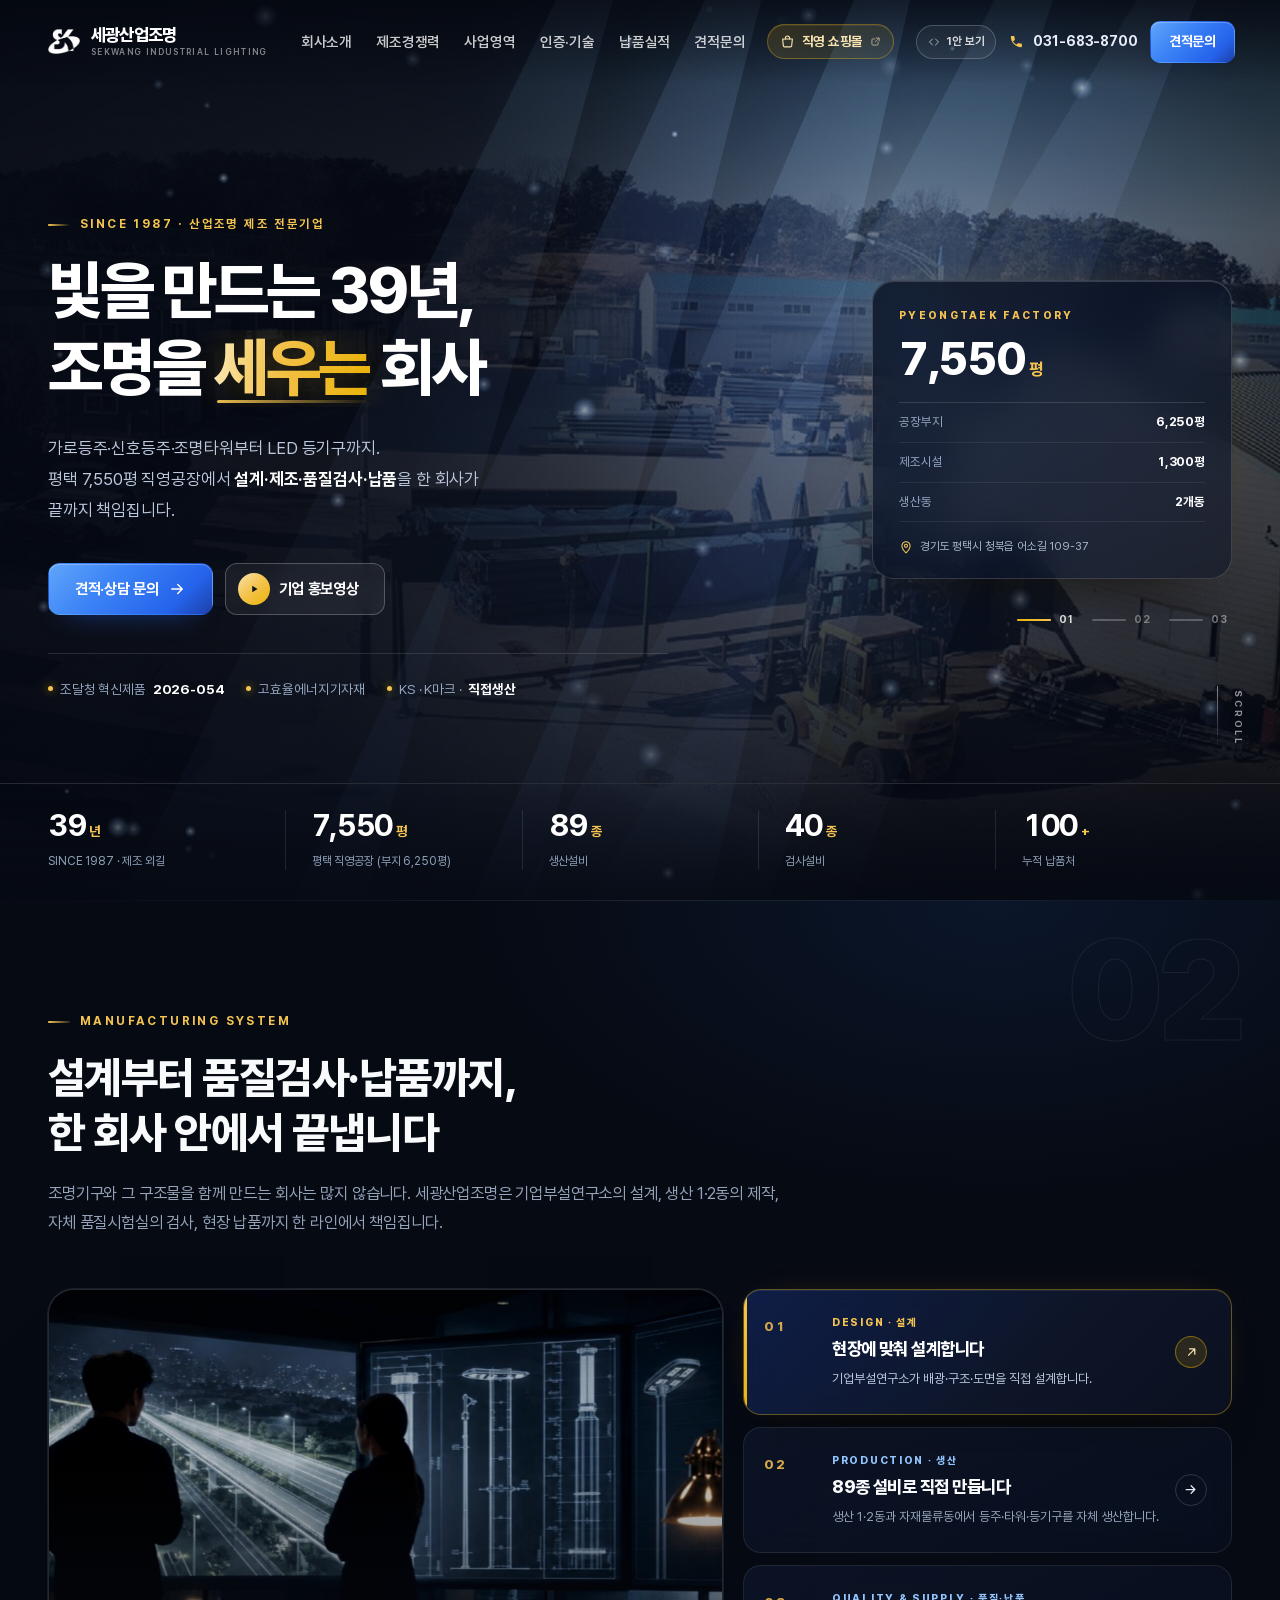
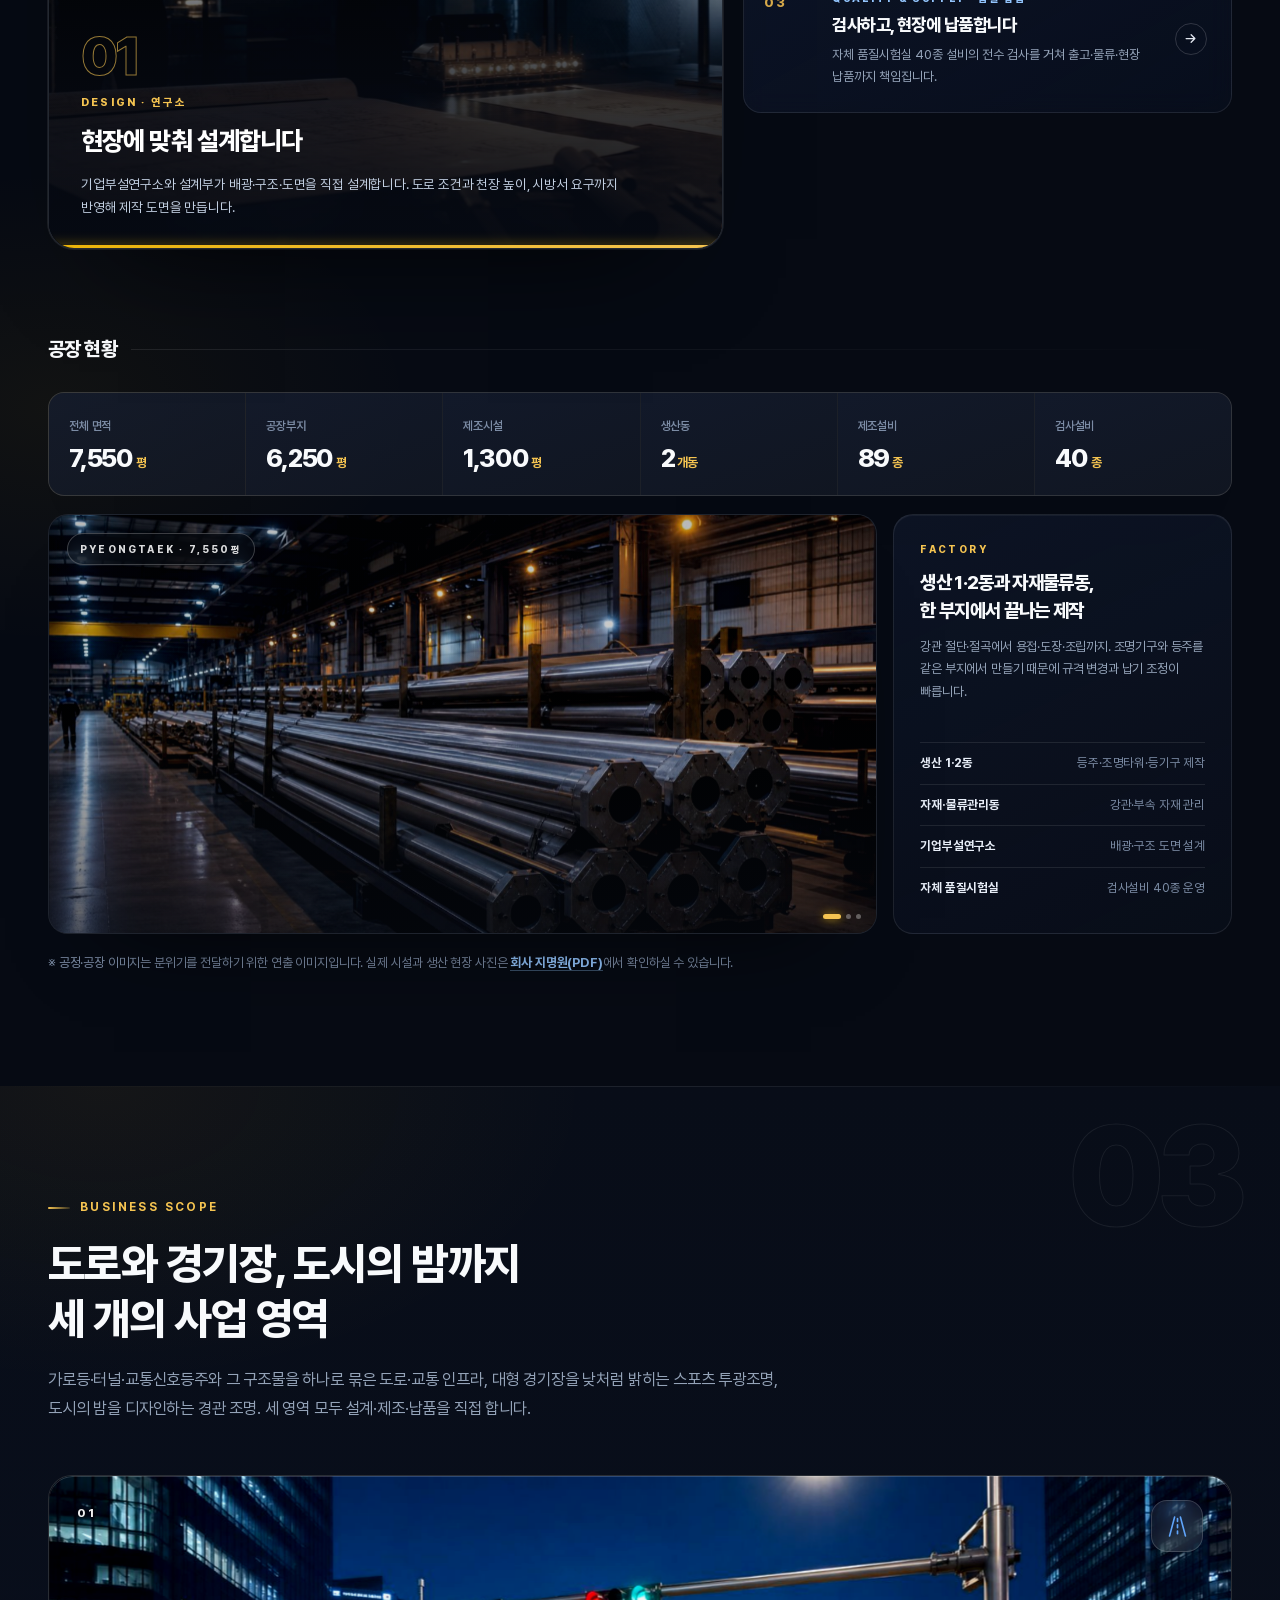
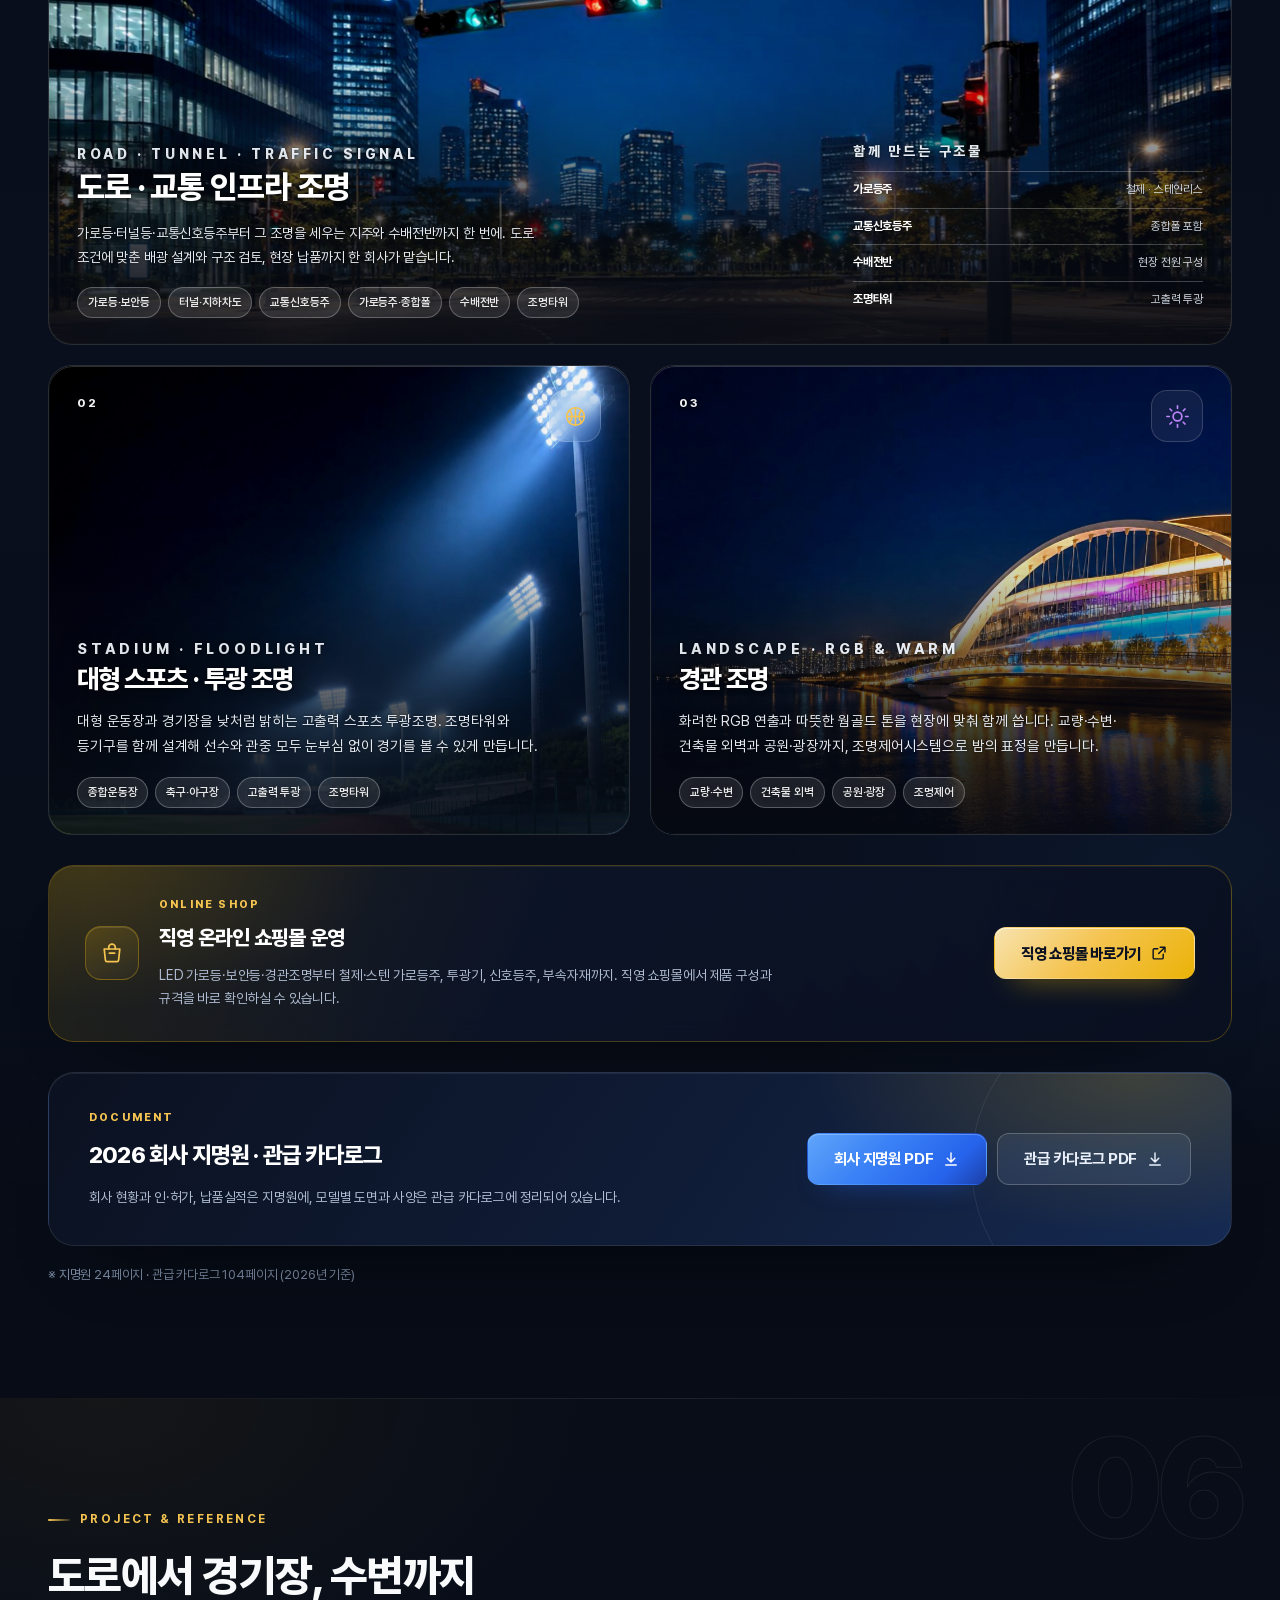
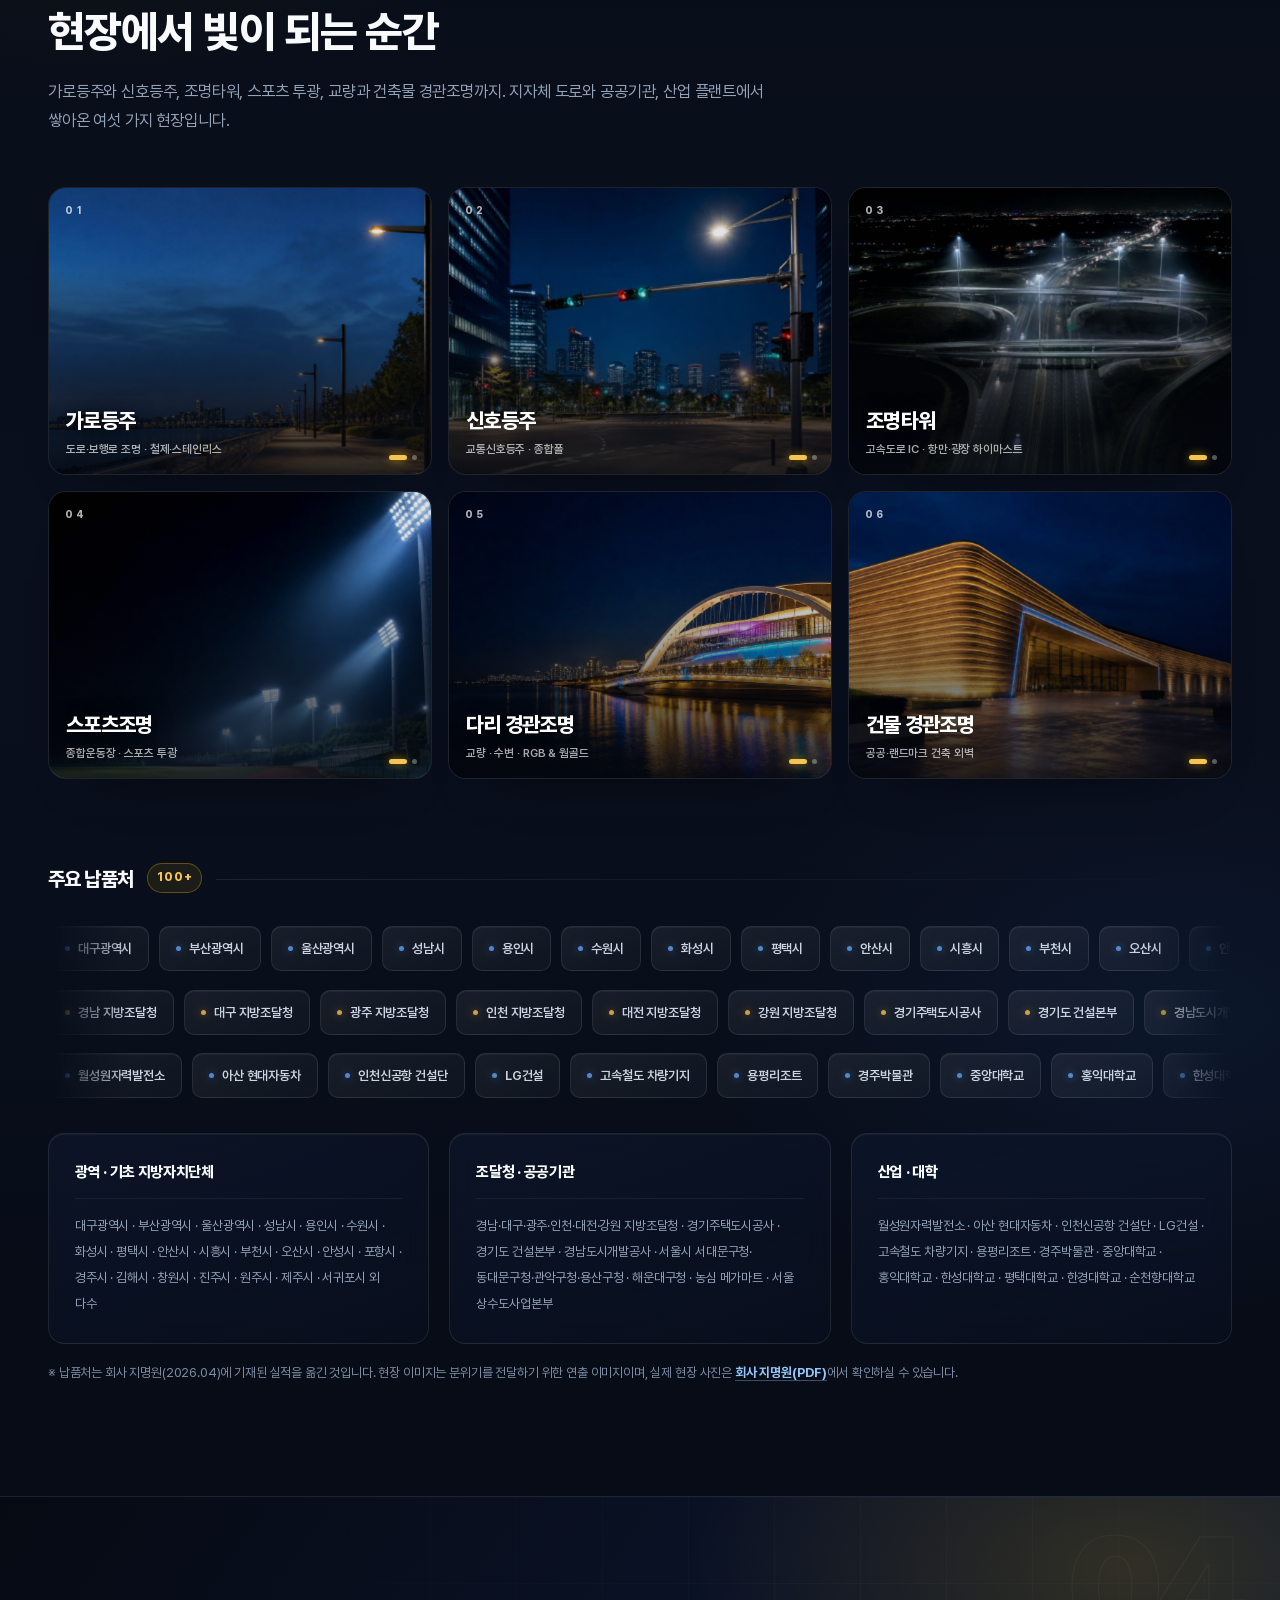
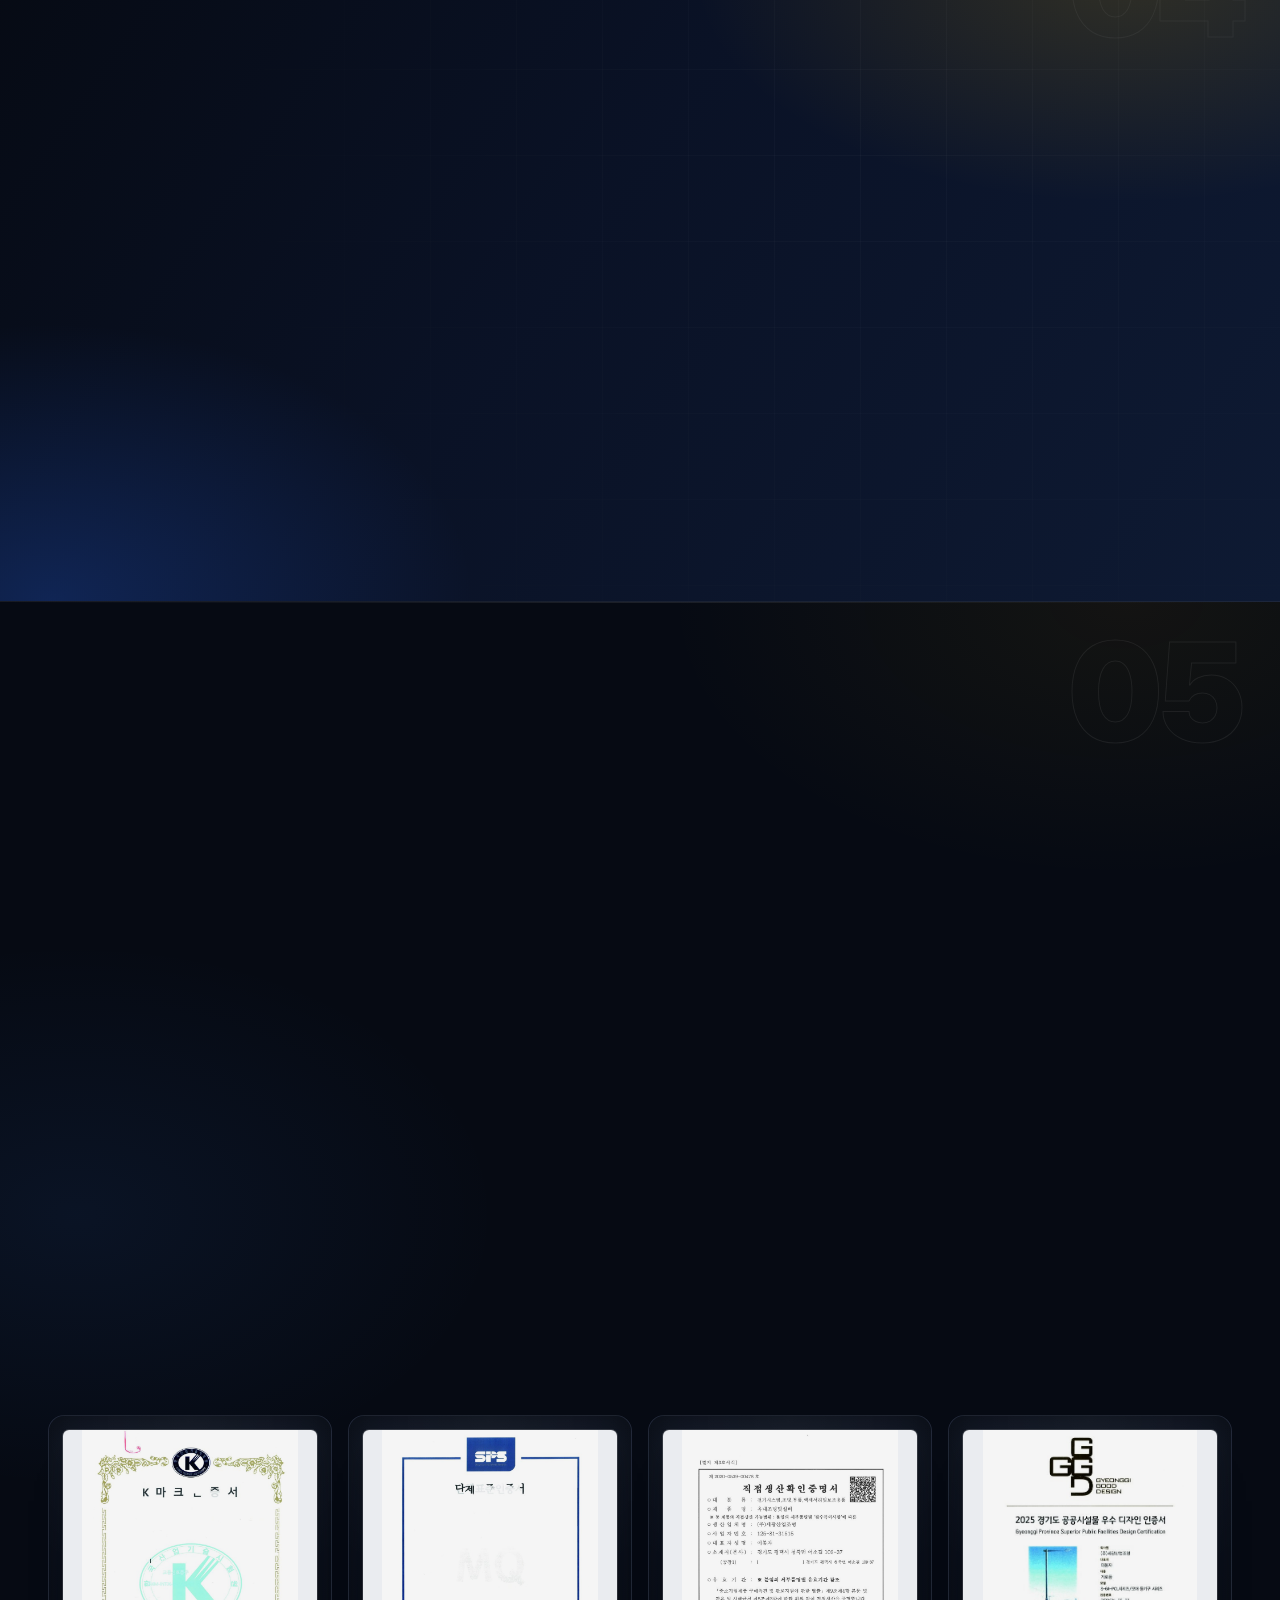
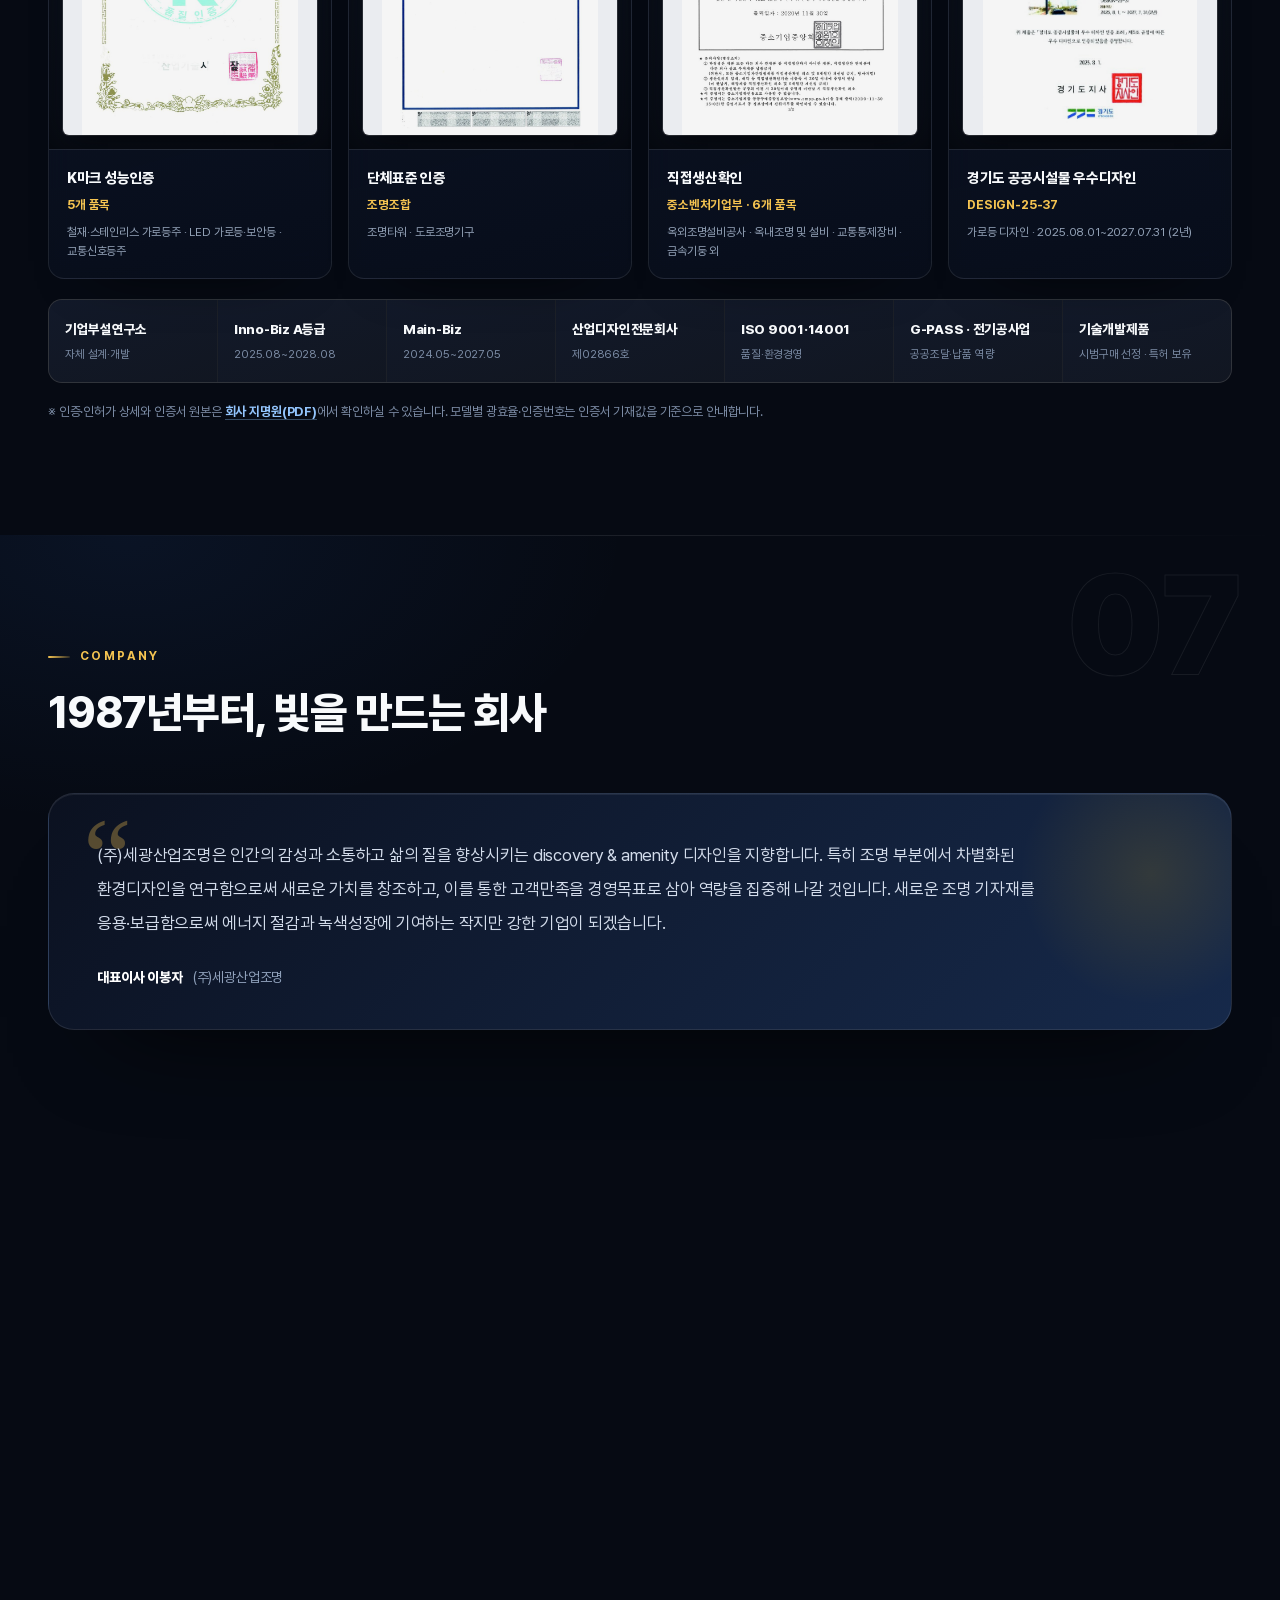
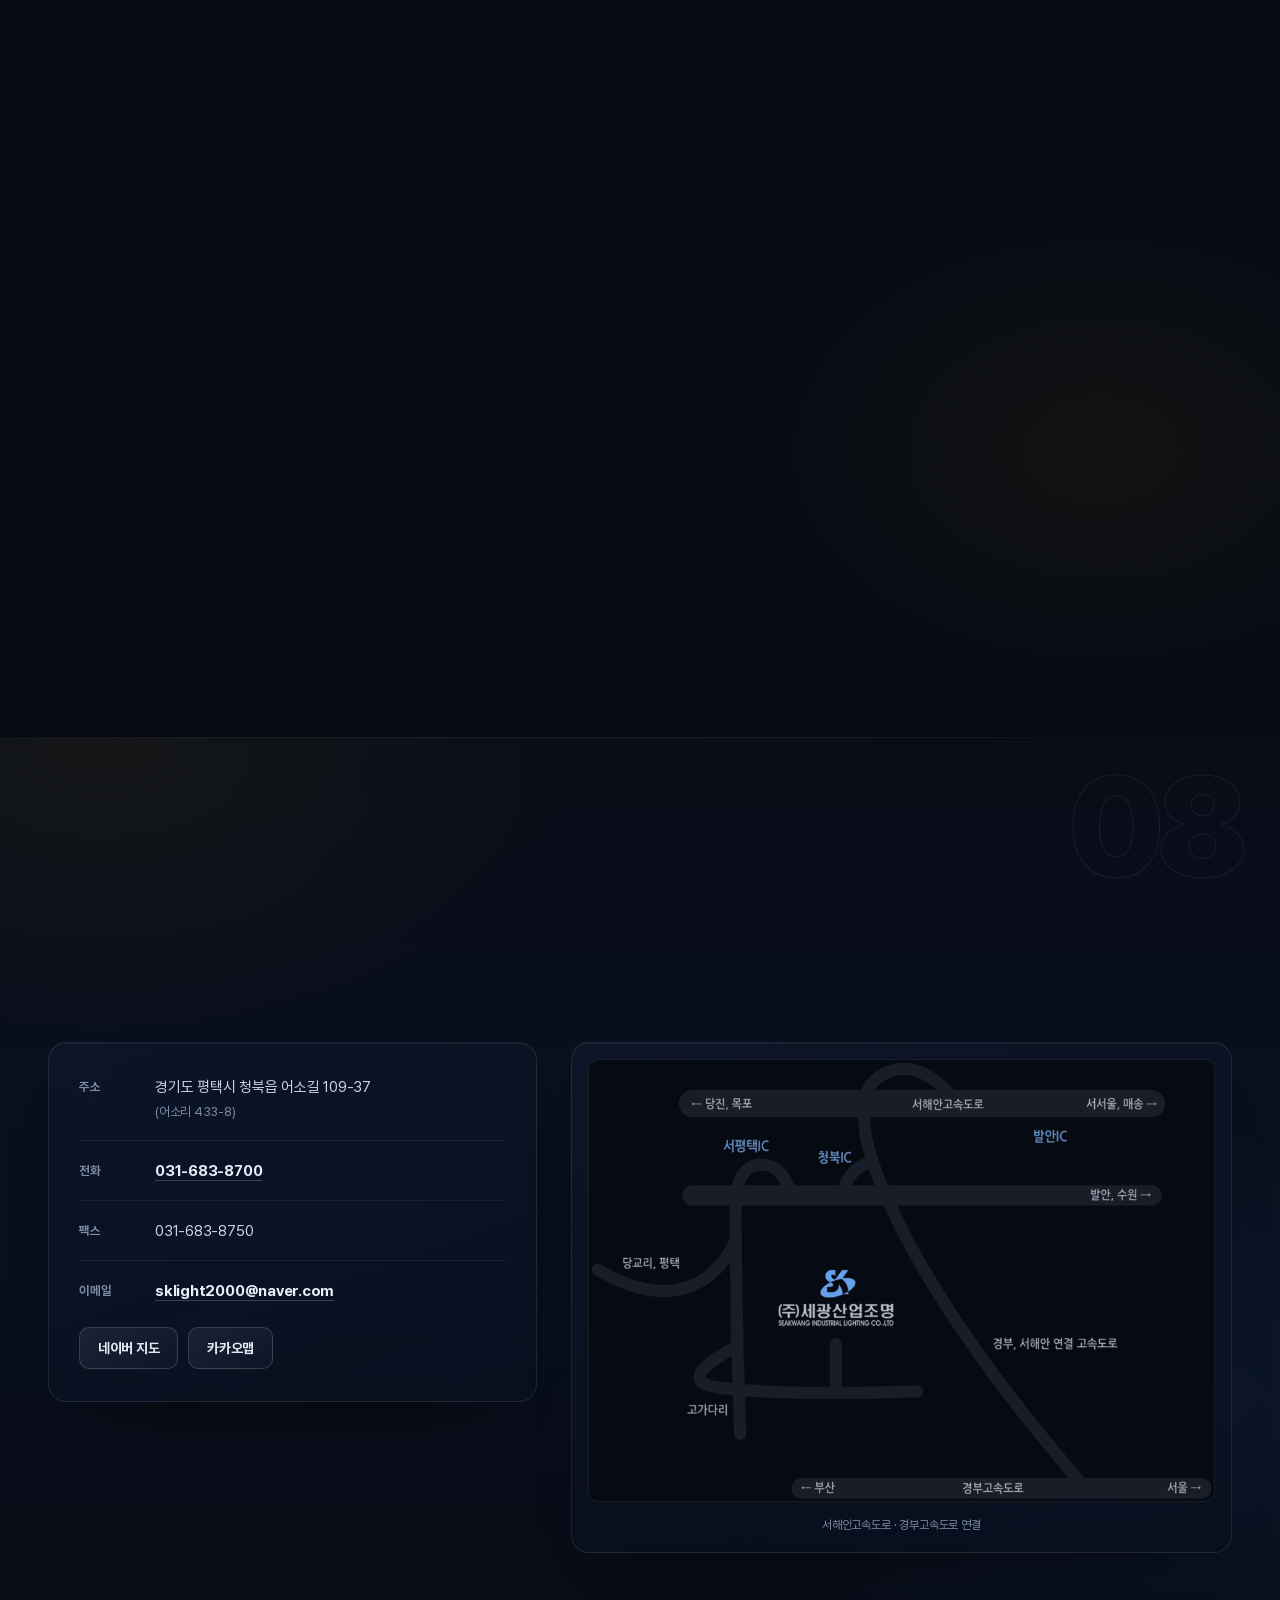
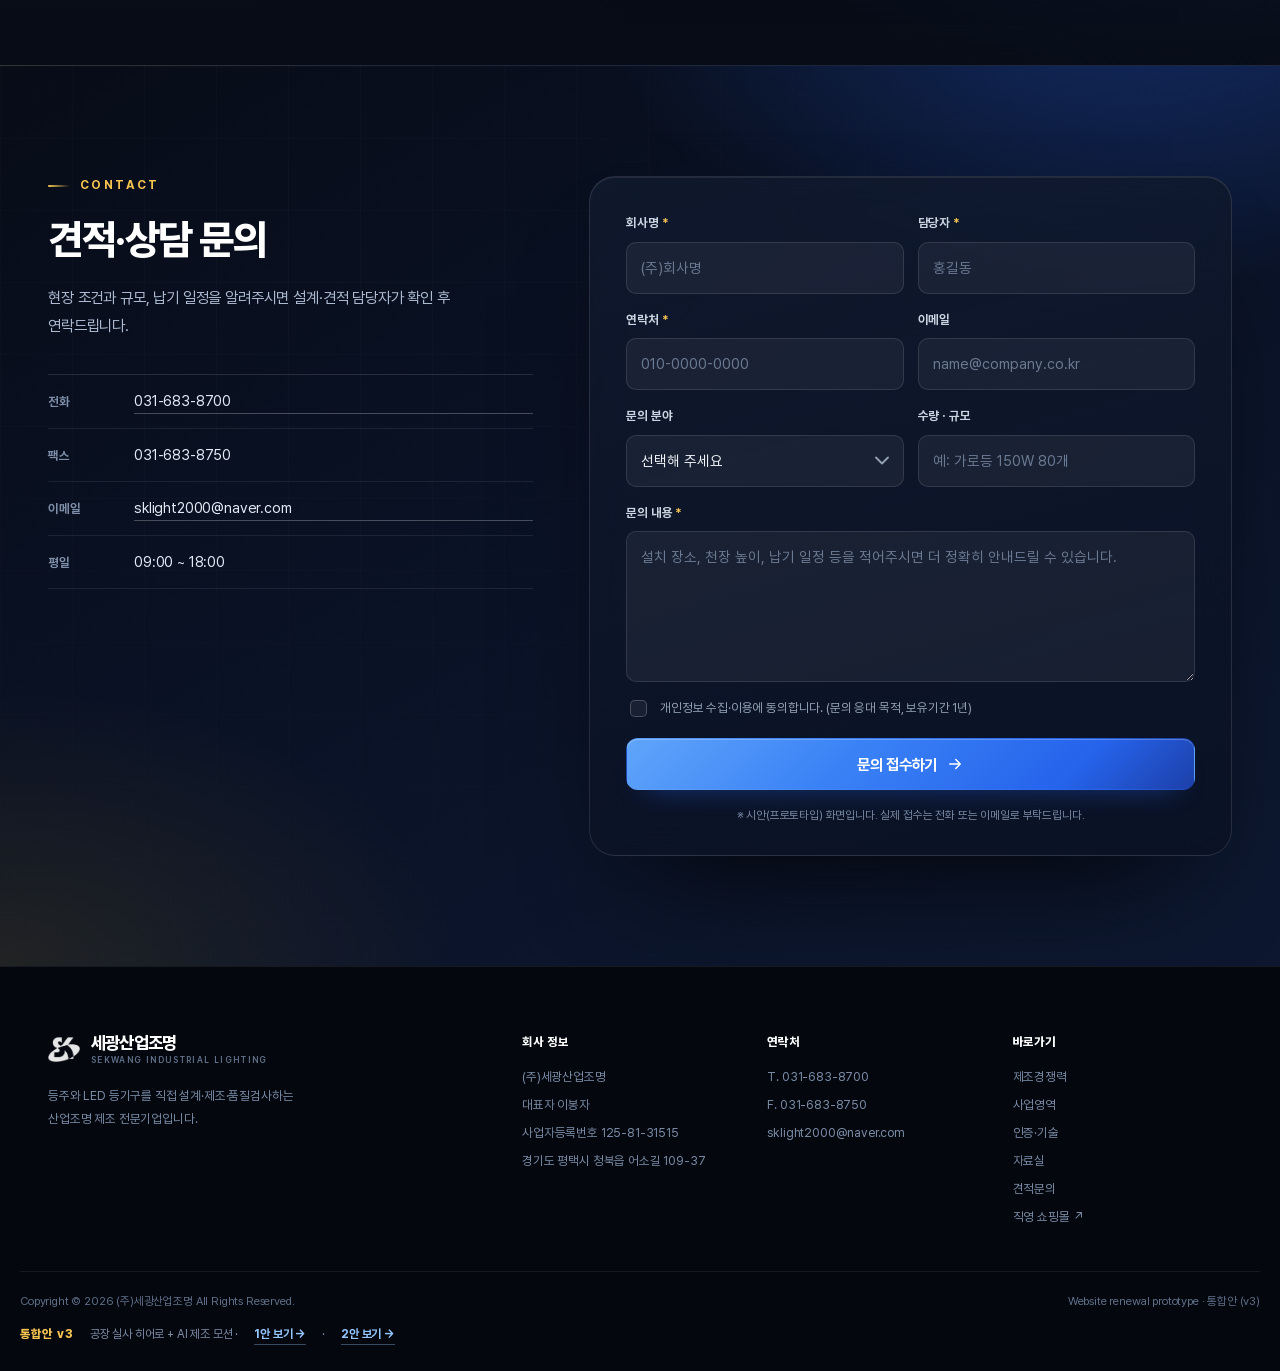
==== index.html @ 49f0543b "v3 대표 메인 승격(v1 백업) + 대기업형 풀스크린 스크롤 full.html 신규 · 시공→제조·납품 카피 정리 · 히어로 인증 뱃지 종류만 표기" ====
<!DOCTYPE html>
<html lang="ko">
<head>
<meta charset="utf-8">
<meta name="viewport" content="width=device-width, initial-scale=1">
<title>(주)세광산업조명 | 39년 산업조명 제조 전문기업 · 설계·제조·품질검사·납품 일괄</title>
<meta name="description" content="1987년 설립. 경기도 평택 7,550평 직영공장에서 가로등주·신호등주·조명타워와 LED 등기구를 직접 설계·제조·품질검사·납품하는 산업조명 제조 전문기업 (주)세광산업조명. 조달청 혁신제품(2026-054), 고효율에너지기자재 9건, KS·K마크·직접생산 인증.">
<meta name="keywords" content="세광산업조명, 산업조명 제조기업, LED 조명 제조, 가로등주 제조, 조명타워, 신호등주, 수배전반, 혁신제품, 조달청, 고효율에너지기자재, 평택 조명공장">
<meta property="og:title" content="(주)세광산업조명 | 39년 산업조명 제조 전문기업">
<meta property="og:description" content="설계·제조·품질검사·납품을 한 회사가. 평택 7,550평 직영공장, 생산설비 89종·검사설비 40종.">
<meta property="og:type" content="website">
<meta property="og:image" content="https://ktttwmn5nd-stack.github.io/sklighting-site/assets/img/v3_signal.jpg">
<meta name="theme-color" content="#070D1A">
<link rel="icon" href="assets/logo-mark.png" type="image/png">
<link rel="preload" href="assets/fonts/Pretendard-Regular.woff2" as="font" type="font/woff2" crossorigin>
<link rel="preload" href="assets/fonts/Pretendard-Bold.woff2" as="font" type="font/woff2" crossorigin>
<link rel="preload" as="image" href="assets/facility/factory-panorama.jpg">
<link rel="stylesheet" href="styles.css">
<link rel="stylesheet" href="v2-styles.css">
<link rel="stylesheet" href="v3-styles.css?v=8">
<script type="application/ld+json">
{
  "@context": "https://schema.org",
  "@type": "Organization",
  "name": "(주)세광산업조명",
  "alternateName": "SEKWANG INDUSTRIAL LIGHTING CO., LTD.",
  "url": "https://www.sklighting.com",
  "foundingDate": "1987",
  "email": "sklight2000@naver.com",
  "telephone": "+82-31-683-8700",
  "faxNumber": "+82-31-683-8750",
  "address": {
    "@type": "PostalAddress",
    "streetAddress": "경기도 평택시 청북읍 어소길 109-37",
    "addressLocality": "평택시",
    "addressRegion": "경기도",
    "addressCountry": "KR"
  },
  "description": "가로등주·신호등주·조명타워와 LED 등기구를 직접 설계·제조·품질검사·납품하는 산업조명 제조 전문기업"
}
</script>
</head>
<body class="v2 v3">
<a class="skip-link" href="#main">본문 바로가기</a>
<noscript><style>[data-reveal]{opacity:1!important;transform:none!important}.hero__line>span{transform:none!important}.mox__i{opacity:1!important}</style></noscript>

<!-- 스크롤 진행률 -->
<div class="progress" aria-hidden="true"><span id="progressBar"></span></div>

<!-- ============ HEADER ============ -->
<header class="hd" id="hd">
  <div class="hd__inner">
    <a class="brand" href="#home" aria-label="세광산업조명 홈으로">
      <img class="brand__mark" src="assets/logo-mark.png" alt="">
      <span class="brand__txt">
        <strong>세광산업조명</strong>
        <span>SEKWANG INDUSTRIAL LIGHTING</span>
      </span>
    </a>

    <nav class="nav" id="nav" aria-label="주요 메뉴">
      <a href="#about">회사소개</a>
      <a href="#factory">제조경쟁력</a>
      <a href="#business">사업영역</a>
      <a href="#cert">인증·기술</a>
      <a href="#case">납품실적</a>
      <a href="#contact">견적문의</a>
      <a class="nav__shop" href="https://skldesign.cafe24.com" target="_blank" rel="noopener noreferrer">
        <span class="nav__shop-ic" aria-hidden="true"><svg viewBox="0 0 24 24"><path d="M4.2 8h15.6l-1.2 11.1a1.7 1.7 0 0 1-1.7 1.5H7.1a1.7 1.7 0 0 1-1.7-1.5L4.2 8Z"/><path d="M8.7 8V6.5a3.3 3.3 0 0 1 6.6 0V8"/></svg></span>
        <span>직영 쇼핑몰</span>
        <span class="nav__shop-ext" aria-hidden="true"><svg viewBox="0 0 24 24"><path d="M13.6 4.4H20v6.4M19.6 4.8l-8 8M17.6 13.6v4.6a1.6 1.6 0 0 1-1.6 1.6H5.8a1.6 1.6 0 0 1-1.6-1.6V8a1.6 1.6 0 0 1 1.6-1.6h4.6"/></svg></span>
      </a>
    </nav>

    <div class="hd__act">
      <a class="vswitch" href="v1.html" title="1안(공장 실사 중심) 시안으로 이동">
        <svg viewBox="0 0 24 24" aria-hidden="true"><path d="M9 6 3 12l6 6M15 6l6 6-6 6"/></svg>
        <span>1안 보기</span>
      </a>
      <a class="hd__tel" href="tel:0316838700">
        <svg viewBox="0 0 24 24" aria-hidden="true"><path d="M6.6 10.8c1.2 2.4 3.2 4.4 5.6 5.6l1.9-1.9c.3-.3.7-.4 1-.2 1.1.4 2.3.6 3.5.6.6 0 1 .4 1 1V19c0 .6-.4 1-1 1C10.5 20 4 13.5 4 5.4c0-.6.4-1 1-1h3.1c.6 0 1 .4 1 1 0 1.2.2 2.4.6 3.5.1.4 0 .8-.2 1l-1.9 1.9Z"/></svg>
        <span>031-683-8700</span>
      </a>
      <a class="btn btn--primary btn--sm" href="#contact">견적문의</a>
      <button class="burger" id="burger" aria-label="메뉴 열기" aria-expanded="false" aria-controls="nav">
        <span></span><span></span><span></span>
      </button>
    </div>
  </div>
</header>

<main id="main">

<!-- ============ HERO ============ -->
<section class="hero" id="home">
  <div class="hero__stage" data-parallax data-speed="-0.08" aria-hidden="true">
    <figure class="hero__slide is-on"><img src="assets/facility/factory-panorama.jpg" alt="" width="2400" height="916"></figure>
    <figure class="hero__slide"><img src="assets/facility/factory-aerial.jpg" alt="" width="1800" height="813"></figure>
    <figure class="hero__slide"><img src="assets/facility/building-1.jpg" alt="" width="1024" height="670"></figure>
  </div>
  <canvas class="hero__fx" id="heroFx" aria-hidden="true"></canvas>
  <div class="hero__glow" id="heroGlow" aria-hidden="true"></div>
  <div class="hero__scrim" aria-hidden="true"></div>
  <div class="hero__grain" aria-hidden="true"></div>

  <div class="wrap hero__inner">
    <div class="hero__copy">
      <p class="eyebrow eyebrow--light" data-reveal>SINCE 1987 · 산업조명 제조 전문기업</p>
      <h1 class="hero__title">
        <span class="hero__line" data-reveal="mask" data-delay="1"><span>빛을 만드는 39년,</span></span>
        <span class="hero__line" data-reveal="mask" data-delay="2"><span>조명을 <em class="hero__hl">세우는</em> 회사</span></span>
      </h1>
      <p class="hero__sub" data-reveal data-delay="3">
        가로등주·신호등주·조명타워부터 LED 등기구까지.<br>
        평택 7,550평 직영공장에서 <strong>설계·제조·품질검사·납품</strong>을 한 회사가 끝까지 책임집니다.
      </p>
      <div class="hero__cta" data-reveal data-delay="4">
        <a class="btn btn--primary" href="#contact">견적·상담 문의
          <svg viewBox="0 0 24 24" aria-hidden="true"><path d="M5 12h13M13 6l6 6-6 6"/></svg>
        </a>
        <button class="btn btn--video" type="button" data-video="C8vakoHEk7M" aria-haspopup="dialog">
          <span class="btn__play" aria-hidden="true"><svg viewBox="0 0 24 24"><path d="M9 6.5v11l9-5.5-9-5.5Z"/></svg></span>
          기업 홍보영상
        </button>
      </div>
      <ul class="hero__chips" data-reveal data-delay="5">
        <li>조달청 혁신제품 <b>2026-054</b></li>
        <li>고효율에너지기자재</li>
        <li>KS · K마크 · <b>직접생산</b></li>
      </ul>
    </div>

    <aside class="hero__aside" data-reveal data-delay="3">
      <div class="hero__card" data-tilt data-tilt-max="5">
        <p class="hero__card-k">PYEONGTAEK FACTORY</p>
        <p class="hero__card-n">7,550<small>평</small></p>
        <ul class="hero__card-meta">
          <li><span>공장부지</span><b>6,250평</b></li>
          <li><span>제조시설</span><b>1,300평</b></li>
          <li><span>생산동</span><b>2개동</b></li>
        </ul>
        <p class="hero__card-foot">
          <svg viewBox="0 0 24 24" aria-hidden="true"><path d="M12 22s7-6.3 7-12a7 7 0 1 0-14 0c0 5.7 7 12 7 12Z"/><circle cx="12" cy="10" r="2.6"/></svg>
          경기도 평택시 청북읍 어소길 109-37
        </p>
      </div>
      <div class="hero__ticks" id="heroTicks" aria-label="배경 장면 선택">
        <button class="hero__tick is-on" type="button" data-slide="0" aria-label="1. 평택 직영공장 전경"><i></i><span>01</span></button>
        <button class="hero__tick" type="button" data-slide="1" aria-label="2. 공장 부지 항공뷰"><i></i><span>02</span></button>
        <button class="hero__tick" type="button" data-slide="2" aria-label="3. 생산 1동"><i></i><span>03</span></button>
      </div>
    </aside>
  </div>

  <div class="hero__foot">
    <div class="wrap">
      <ul class="metrics" id="heroMetrics">
        <li><p class="metrics__n"><b data-count="39">0</b><small>년</small></p><p class="metrics__k">SINCE 1987 · 제조 외길</p></li>
        <li><p class="metrics__n"><b data-count="7550">0</b><small>평</small></p><p class="metrics__k">평택 직영공장 (부지 6,250평)</p></li>
        <li><p class="metrics__n"><b data-count="89">0</b><small>종</small></p><p class="metrics__k">생산설비</p></li>
        <li><p class="metrics__n"><b data-count="40">0</b><small>종</small></p><p class="metrics__k">검사설비</p></li>
        <li><p class="metrics__n"><b data-count="100">0</b><small>+</small></p><p class="metrics__k">누적 납품처</p></li>
      </ul>
    </div>
  </div>

  <a class="hero__scroll" href="#factory" aria-label="아래로 스크롤">
    <span>SCROLL</span><i aria-hidden="true"></i>
  </a>
</section>


<!-- ============ MANUFACTURING ============ -->
<section class="sec" id="factory">
  <span class="vghost" aria-hidden="true">02</span>
  <div class="wrap">
    <header class="sec__head">
      <p class="eyebrow" data-reveal>MANUFACTURING SYSTEM</p>
      <h2 data-reveal data-delay="1">설계부터 품질검사·납품까지,<br class="pc"> 한&nbsp;회사 안에서 끝냅니다</h2>
      <p class="sec__desc" data-reveal data-delay="2">
        조명기구와 그 구조물을 함께 만드는 회사는 많지 않습니다.
        세광산업조명은 기업부설연구소의 설계, 생산 1·2동의 제작,
        자체 품질시험실의 검사, 현장 납품까지 한 라인에서 책임집니다.
      </p>
    </header>

    <div class="showcase" id="showcase">
      <div class="showcase__stage" data-reveal>
        <figure class="showcase__frame is-on" data-frame="0">
          <div class="mox" data-mox data-interval="3400" data-delay="500">
            <figure class="mox__i is-on"><img src="assets/img/v3_design_a.jpg" alt="야간 설계실에서 도로조명 배광과 등주 구조를 검토하는 모습"></figure>
            <figure class="mox__i"><img src="assets/img/v3_design_b.jpg" alt="가로등주 도면과 배광 곡선, 정밀 측정 도구" loading="lazy"></figure>
          </div>
          <span class="showcase__scan" aria-hidden="true"></span>
          <figcaption>
            <span class="showcase__no">01</span>
            <p class="showcase__k">DESIGN · 연구소</p>
            <h3 class="showcase__t">현장에 맞춰 설계합니다</h3>
            <p class="showcase__c">기업부설연구소와 설계부가 배광·구조·도면을 직접 설계합니다. 도로 조건과 천장 높이, 시방서 요구까지 반영해 제작 도면을 만듭니다.</p>
          </figcaption>
        </figure>
        <figure class="showcase__frame" data-frame="1">
          <div class="mox" data-mox data-interval="3400" data-delay="2200">
            <figure class="mox__i is-on"><img src="assets/img/v3_prod_a.jpg" alt="자동화 용접 라인에서 강관·지주를 제작하는 야간 생산동" loading="lazy"></figure>
            <figure class="mox__i"><img src="assets/img/v3_prod_b.jpg" alt="절곡기로 테이퍼 가로등주를 성형하는 모습" loading="lazy"></figure>
          </div>
          <span class="showcase__scan" aria-hidden="true"></span>
          <figcaption>
            <span class="showcase__no">02</span>
            <p class="showcase__k">PRODUCTION · 생산</p>
            <h3 class="showcase__t">89종 설비로 직접 만듭니다</h3>
            <p class="showcase__c">생산 1·2동과 자재물류동에서 절곡기·자동용접기 등 89종 설비로 스테인리스·철제 등주와 조명타워, LED 등기구를 자체 생산합니다.</p>
          </figcaption>
        </figure>
        <figure class="showcase__frame" data-frame="2">
          <div class="mox" data-mox data-interval="3400" data-delay="3600">
            <figure class="mox__i is-on"><img src="assets/img/v3_quality_a.jpg" alt="배광·광도 정밀 검사실의 적분구 시험 설비" loading="lazy"></figure>
            <figure class="mox__i"><img src="assets/img/v3_fac_logistics.jpg" alt="플러드라이트 아래 정렬된 자재와 출고를 기다리는 등주 — 물류·납품 야적장" loading="lazy"></figure>
          </div>
          <span class="showcase__scan" aria-hidden="true"></span>
          <figcaption>
            <span class="showcase__no">03</span>
            <p class="showcase__k">QUALITY &amp; SUPPLY · 품질·납품</p>
            <h3 class="showcase__t">검사하고, 현장에 납품합니다</h3>
            <p class="showcase__c">자체 품질시험실에서 만능재료시험기 외 40종 검사설비로 전수 검사하고, 출고·물류와 현장 납품까지 한 회사가 책임집니다.</p>
          </figcaption>
        </figure>
        <div class="showcase__timer" aria-hidden="true"><span id="showcaseBar"></span></div>
      </div>

      <ol class="steps" id="steps">
        <li>
          <button class="step is-on" type="button" data-step="0" aria-selected="true">
            <span class="step__no">01</span>
            <span class="step__body">
              <span class="step__k">DESIGN · 설계</span>
              <span class="step__t">현장에 맞춰 설계합니다</span>
              <span class="step__d">기업부설연구소가 배광·구조·도면을 직접 설계합니다.</span>
            </span>
            <span class="step__ar" aria-hidden="true"><svg viewBox="0 0 24 24"><path d="M5 12h13M13 6l6 6-6 6"/></svg></span>
          </button>
        </li>
        <li>
          <button class="step" type="button" data-step="1" aria-selected="false">
            <span class="step__no">02</span>
            <span class="step__body">
              <span class="step__k">PRODUCTION · 생산</span>
              <span class="step__t">89종 설비로 직접 만듭니다</span>
              <span class="step__d">생산 1·2동과 자재물류동에서 등주·타워·등기구를 자체 생산합니다.</span>
            </span>
            <span class="step__ar" aria-hidden="true"><svg viewBox="0 0 24 24"><path d="M5 12h13M13 6l6 6-6 6"/></svg></span>
          </button>
        </li>
        <li>
          <button class="step" type="button" data-step="2" aria-selected="false">
            <span class="step__no">03</span>
            <span class="step__body">
              <span class="step__k">QUALITY &amp; SUPPLY · 품질·납품</span>
              <span class="step__t">검사하고, 현장에 납품합니다</span>
              <span class="step__d">자체 품질시험실 40종 설비의 전수 검사를 거쳐 출고·물류·현장 납품까지 책임집니다.</span>
            </span>
            <span class="step__ar" aria-hidden="true"><svg viewBox="0 0 24 24"><path d="M5 12h13M13 6l6 6-6 6"/></svg></span>
          </button>
        </li>
      </ol>
    </div>

    <h3 class="subhead" data-reveal>공장 현황</h3>
    <div class="stat-grid" data-reveal>
      <div class="stat"><p class="stat__k">전체 면적</p><p class="stat__v">7,550<small>평</small></p></div>
      <div class="stat"><p class="stat__k">공장부지</p><p class="stat__v">6,250<small>평</small></p></div>
      <div class="stat"><p class="stat__k">제조시설</p><p class="stat__v">1,300<small>평</small></p></div>
      <div class="stat"><p class="stat__k">생산동</p><p class="stat__v">2<small>개동</small></p></div>
      <div class="stat"><p class="stat__k">제조설비</p><p class="stat__v">89<small>종</small></p></div>
      <div class="stat"><p class="stat__k">검사설비</p><p class="stat__v">40<small>종</small></p></div>
    </div>

    <div class="fshot">
      <div class="fshot__media" data-reveal>
        <div class="mox" data-mox data-interval="6200" data-delay="900" data-dots>
          <figure class="mox__i is-on"><img src="assets/img/v3_fac_line.jpg" alt="야간 생산동에 늘어선 스테인리스 가로등주" loading="lazy"></figure>
          <figure class="mox__i"><img src="assets/img/v3_fac_ext.jpg" alt="푸른 새벽빛 아래 평택 직영공장 외관" loading="lazy"></figure>
          <figure class="mox__i"><img src="assets/img/v3_fac_logistics.jpg" alt="플러드라이트 아래 자재·물류 야적장" loading="lazy"></figure>
        </div>
        <span class="fshot__badge">PYEONGTAEK · 7,550평</span>
      </div>
      <div class="fshot__side" data-reveal data-delay="1">
        <p class="fshot__k">FACTORY</p>
        <h3>생산 1·2동과 자재물류동,<br>한 부지에서 끝나는 제작</h3>
        <p class="fshot__d">강관 절단·절곡에서 용접·도장·조립까지. 조명기구와 등주를 같은 부지에서 만들기 때문에 규격 변경과 납기 조정이 빠릅니다.</p>
        <ul class="fshot__list">
          <li><b>생산 1·2동</b><span>등주·조명타워·등기구 제작</span></li>
          <li><b>자재·물류관리동</b><span>강관·부속 자재 관리</span></li>
          <li><b>기업부설연구소</b><span>배광·구조 도면 설계</span></li>
          <li><b>자체 품질시험실</b><span>검사설비 40종 운영</span></li>
        </ul>
      </div>
    </div>
    <p class="foot-note" data-reveal>※ 공정·공장 이미지는 분위기를 전달하기 위한 연출 이미지입니다. 실제 시설과 생산 현장 사진은 <a class="link" href="assets/docs/sekwang-profile-2026-04.pdf" download>회사 지명원(PDF)</a>에서 확인하실 수 있습니다.</p>
  </div>
</section>

<!-- ============ BUSINESS SCOPE ============ -->
<section class="sec sec--soft" id="business">
  <span class="vghost" aria-hidden="true">03</span>
  <div class="wrap">
    <header class="sec__head">
      <p class="eyebrow" data-reveal>BUSINESS SCOPE</p>
      <h2 data-reveal data-delay="1">도로와 경기장, 도시의 밤까지<br class="pc"> 세 개의 사업 영역</h2>
      <p class="sec__desc" data-reveal data-delay="2">
        가로등·터널·교통신호등주와 그 구조물을 하나로 묶은 도로·교통 인프라,
        대형 경기장을 낮처럼 밝히는 스포츠 투광조명, 도시의 밤을 디자인하는 경관 조명.
        세 영역 모두 설계·제조·납품을 직접 합니다.
      </p>
    </header>

    <div class="vbiz vbiz--3">
      <article class="vbiz__card vbiz__card--road" data-reveal data-tilt data-tilt-max="2" data-full="assets/img/v3_signal.jpg">
        <div class="vbiz__bg">
          <div class="mox" data-mox data-interval="7000" data-delay="0">
            <figure class="mox__i is-on"><img src="assets/img/v3_signal.jpg" alt="현대적인 도심 대형 교차로의 통합 신호등주와 가로등 야경"></figure>
            <figure class="mox__i"><img src="assets/img/v3_road_walk.jpg" alt="수변 보행로를 따라 이어지는 가로등주 조명" loading="lazy"></figure>
            <figure class="mox__i"><img src="assets/img/v2_tunnel.jpg" alt="균일한 조도로 이어지는 고출력 터널등" loading="lazy"></figure>
          </div>
        </div>
        <div class="vbiz__shade" aria-hidden="true"></div>
        <div class="vbiz__glow" aria-hidden="true"></div>
        <div class="vbiz__body vbiz__body--wide">
          <div class="vbiz__top">
            <span class="vbiz__no">01</span>
            <span class="vbiz__ic" aria-hidden="true">
              <svg viewBox="0 0 24 24"><path d="M9.2 3 4.4 21M14.8 3l4.8 18M12 4.5v2.6M12 10.4v2.6M12 16.3v2.6"/></svg>
            </span>
          </div>
          <div class="vbiz__cols">
            <div class="vbiz__txt">
              <p class="vbiz__kicker">ROAD · TUNNEL · TRAFFIC SIGNAL</p>
              <h3>도로 · 교통 인프라 조명</h3>
              <p>가로등·터널등·교통신호등주부터 그 조명을 세우는 지주와 수배전반까지 한 번에. 도로 조건에 맞춘 배광 설계와 구조 검토, 현장 납품까지 한 회사가 맡습니다.</p>
              <ul class="vbiz__tags">
                <li>가로등·보안등</li><li>터널·지하차도</li><li>교통신호등주</li><li>가로등주·종합폴</li><li>수배전반</li><li>조명타워</li>
              </ul>
            </div>
            <aside class="vbiz__incl" aria-label="도로·교통 인프라에 포함되는 구조물 제작">
              <p class="vbiz__incl-k">함께 만드는 구조물</p>
              <ul>
                <li><b>가로등주</b><span>철제 · 스테인리스</span></li>
                <li><b>교통신호등주</b><span>종합폴 포함</span></li>
                <li><b>수배전반</b><span>현장 전원 구성</span></li>
                <li><b>조명타워</b><span>고출력 투광</span></li>
              </ul>
            </aside>
          </div>
        </div>
      </article>

      <article class="vbiz__card vbiz__card--sports" data-reveal data-delay="1" data-tilt data-tilt-max="3" data-full="assets/img/v3_sports_stadium.jpg">
        <div class="vbiz__bg">
          <div class="mox" data-mox data-interval="6000" data-delay="1400">
            <figure class="mox__i is-on"><img src="assets/img/v2_sports_park.jpg" alt="종합스포츠타운 육상 트랙과 경기장 조명" loading="lazy"></figure>
            <figure class="mox__i"><img src="assets/img/v3_sports_stadium.jpg" alt="조명타워로 환하게 밝힌 대형 축구장 스타디움 야경" loading="lazy"></figure>
          </div>
        </div>
        <div class="vbiz__shade" aria-hidden="true"></div>
        <div class="vbiz__glow" aria-hidden="true"></div>
        <div class="vbiz__body">
          <div class="vbiz__top">
            <span class="vbiz__no">02</span>
            <span class="vbiz__ic" aria-hidden="true">
              <svg viewBox="0 0 24 24"><circle cx="12" cy="12" r="8.4"/><path d="M12 3.6v16.8M3.6 12h16.8M6.2 6.2c3.2 2.6 3.2 8.6 0 11.6M17.8 6.2c-3.2 2.6-3.2 8.6 0 11.6"/></svg>
            </span>
          </div>
          <div class="vbiz__txt">
            <p class="vbiz__kicker">STADIUM · FLOODLIGHT</p>
            <h3>대형 스포츠 · 투광 조명</h3>
            <p>대형 운동장과 경기장을 낮처럼 밝히는 고출력 스포츠 투광조명. 조명타워와 등기구를 함께 설계해 선수와 관중 모두 눈부심 없이 경기를 볼 수 있게 만듭니다.</p>
            <ul class="vbiz__tags">
              <li>종합운동장</li><li>축구·야구장</li><li>고출력 투광</li><li>조명타워</li>
            </ul>
          </div>
        </div>
      </article>

      <article class="vbiz__card vbiz__card--land" data-reveal data-tilt data-tilt-max="3" data-full="assets/img/v2_landscape_rgb.jpg">
        <div class="vbiz__bg">
          <div class="mox" data-mox data-interval="6600" data-delay="2800">
            <figure class="mox__i is-on"><img src="assets/img/v2_landscape_rgb.jpg" alt="화려한 RGB 컬러로 물든 교량과 수변 경관조명 야경" loading="lazy"></figure>
            <figure class="mox__i"><img src="assets/img/v2_landscape_warm.jpg" alt="따뜻한 웜골드 빛으로 감싼 수변 공원과 아치 교량 야경" loading="lazy"></figure>
            <figure class="mox__i"><img src="assets/img/v3_building.jpg" alt="웜골드 라인과 은은한 블루 라인이 흐르는 건축물 외벽 경관조명" loading="lazy"></figure>
          </div>
        </div>
        <div class="vbiz__shade" aria-hidden="true"></div>
        <div class="vbiz__glow" aria-hidden="true"></div>
        <div class="vbiz__body">
          <div class="vbiz__top">
            <span class="vbiz__no">03</span>
            <span class="vbiz__ic" aria-hidden="true">
              <svg viewBox="0 0 24 24"><circle cx="12" cy="12" r="4.2"/><path d="M12 1.8v2.4M12 19.8v2.4M1.8 12h2.4M19.8 12h2.4M4.8 4.8l1.7 1.7M17.5 17.5l1.7 1.7M19.2 4.8l-1.7 1.7M6.5 17.5l-1.7 1.7"/></svg>
            </span>
          </div>
          <div class="vbiz__txt">
            <p class="vbiz__kicker">LANDSCAPE · RGB &amp; WARM</p>
            <h3>경관 조명</h3>
            <p>화려한 RGB 연출과 따뜻한 웜골드 톤을 현장에 맞춰 함께 씁니다. 교량·수변·건축물 외벽과 공원·광장까지, 조명제어시스템으로 밤의 표정을 만듭니다.</p>
            <ul class="vbiz__tags">
              <li>교량·수변</li><li>건축물 외벽</li><li>공원·광장</li><li>조명제어</li>
            </ul>
          </div>
        </div>
      </article>
    </div>

<div class="shopband" data-reveal>
      <div class="shopband__head">
        <span class="shopband__ic" aria-hidden="true">
          <svg viewBox="0 0 24 24"><path d="M4.2 8h15.6l-1.2 11.1a1.7 1.7 0 0 1-1.7 1.5H7.1a1.7 1.7 0 0 1-1.7-1.5L4.2 8Z"/><path d="M8.7 8V6.5a3.3 3.3 0 0 1 6.6 0V8"/><path d="M9.4 12.2h5.2"/></svg>
        </span>
        <div class="shopband__txt">
          <p class="shopband__kicker">ONLINE SHOP</p>
          <h3>직영 온라인 쇼핑몰 운영</h3>
          <p class="shopband__desc">LED 가로등·보안등·경관조명부터 철제·스텐 가로등주, 투광기, 신호등주, 부속자재까지. 직영 쇼핑몰에서 제품 구성과 규격을 바로 확인하실 수 있습니다.</p>
        </div>
      </div>
      <div class="shopband__act">
        <a class="btn btn--shop" href="https://skldesign.cafe24.com" target="_blank" rel="noopener noreferrer">
          직영 쇼핑몰 바로가기
          <span class="visually-hidden">(새 창에서 열림)</span>
          <svg viewBox="0 0 24 24" aria-hidden="true"><path d="M13.6 4.4H20v6.4M19.6 4.8l-8 8M17.6 13.6v4.6a1.6 1.6 0 0 1-1.6 1.6H5.8a1.6 1.6 0 0 1-1.6-1.6V8a1.6 1.6 0 0 1 1.6-1.6h4.6"/></svg>
        </a>
      </div>
    </div>

    <div class="dlband" id="download" data-reveal>
      <div class="dlband__txt">
        <p class="dlband__kicker">DOCUMENT</p>
        <h3>2026 회사 지명원 · 관급 카다로그</h3>
        <p>회사 현황과 인·허가, 납품실적은 지명원에, 모델별 도면과 사양은 관급 카다로그에 정리되어 있습니다.</p>
      </div>
      <div class="dlband__btns">
        <a class="btn btn--primary" href="assets/docs/sekwang-profile-2026-04.pdf" download>
          회사 지명원 PDF
          <svg viewBox="0 0 24 24" aria-hidden="true"><path d="M12 4v11M7 11l5 5 5-5M5 20h14"/></svg>
        </a>
        <a class="btn btn--line" href="assets/docs/sekwang-public-catalog-2026.pdf" download>
          관급 카다로그 PDF
          <svg viewBox="0 0 24 24" aria-hidden="true"><path d="M12 4v11M7 11l5 5 5-5M5 20h14"/></svg>
        </a>
      </div>
    </div>
    <p class="foot-note" data-reveal>※ 지명원 24페이지 · 관급 카다로그 104페이지 (2026년 기준)</p>
  </div>
</section>

<!-- ============ CASE ============ -->
<section class="sec sec--soft" id="case">
  <span class="vghost" aria-hidden="true">06</span>
  <div class="wrap">
    <header class="sec__head">
      <p class="eyebrow" data-reveal>PROJECT &amp; REFERENCE</p>
      <h2 data-reveal data-delay="1">도로에서 경기장, 수변까지<br class="pc"> 현장에서 빛이 되는 순간</h2>
      <p class="sec__desc" data-reveal data-delay="2">
        가로등주와 신호등주, 조명타워, 스포츠 투광, 교량과 건축물 경관조명까지.
        지자체 도로와 공공기관, 산업 플랜트에서 쌓아온 여섯 가지 현장입니다.
      </p>
    </header>

    <div class="rgal">
      <article class="rgal__item" data-reveal data-full="assets/img/v3_steel_pole.jpg">
        <div class="mox" data-mox data-interval="5800" data-delay="0" data-dots>
          <figure class="mox__i is-on"><img src="assets/img/v3_steel_pole.jpg" alt="수변 보행로를 따라 이어지는 가로등주와 보행등 야경"></figure>
          <figure class="mox__i"><img src="assets/img/v3_fac_logistics.jpg" alt="플러드라이트 아래 정렬된 자재와 출고를 기다리는 등주 — 물류·납품 야적장" loading="lazy"></figure>
        </div>
        <span class="rgal__no">01</span>
        <h3 class="rgal__t">가로등주</h3>
        <span class="gal__cap">도로·보행로 조명 · 철제·스테인리스</span>
      </article>

      <article class="rgal__item" data-reveal data-delay="1" data-full="assets/img/v3_signal.jpg">
        <div class="mox" data-mox data-interval="6400" data-delay="900" data-dots>
          <figure class="mox__i is-on"><img src="assets/img/v3_signal.jpg" alt="도심 대형 교차로의 통합 교통신호등주와 도로조명 야경" loading="lazy"></figure>
          <figure class="mox__i"><img src="assets/img/v2_card_road.jpg" alt="차량과 보행자를 함께 밝히는 도로조명" loading="lazy"></figure>
        </div>
        <span class="rgal__no">02</span>
        <h3 class="rgal__t">신호등주</h3>
        <span class="gal__cap">교통신호등주 · 종합폴</span>
      </article>

      <article class="rgal__item" data-reveal data-delay="2" data-full="assets/img/v3_mast.jpg">
        <div class="mox" data-mox data-interval="5200" data-delay="1800" data-dots>
          <figure class="mox__i is-on"><img src="assets/img/v3_mast.jpg" alt="고속도로 분기점을 비추는 초대형 하이마스트 조명타워 야경" loading="lazy"></figure>
          <figure class="mox__i"><img src="assets/img/v3_mast_plaza.jpg" alt="물류항만과 광장을 밝히는 하이마스트 조명타워" loading="lazy"></figure>
        </div>
        <span class="rgal__no">03</span>
        <h3 class="rgal__t">조명타워</h3>
        <span class="gal__cap">고속도로 IC · 항만·광장 하이마스트</span>
      </article>

      <article class="rgal__item" data-reveal data-full="assets/img/v3_sports_stadium.jpg">
        <div class="mox" data-mox data-interval="6000" data-delay="2400" data-dots>
          <figure class="mox__i is-on"><img src="assets/img/v2_sports_park.jpg" alt="종합스포츠타운 육상 트랙과 경기장 조명" loading="lazy"></figure>
          <figure class="mox__i"><img src="assets/img/v3_sports_stadium.jpg" alt="조명타워로 환하게 밝힌 대형 축구장 스타디움" loading="lazy"></figure>
        </div>
        <span class="rgal__no">04</span>
        <h3 class="rgal__t">스포츠조명</h3>
        <span class="gal__cap">종합운동장 · 스포츠 투광</span>
      </article>

      <article class="rgal__item" data-reveal data-delay="1" data-full="assets/img/v2_landscape_rgb.jpg">
        <div class="mox" data-mox data-interval="5600" data-delay="3200" data-dots>
          <figure class="mox__i is-on"><img src="assets/img/v2_landscape_rgb.jpg" alt="RGB 컬러 연출로 물든 교량 경관조명 야경" loading="lazy"></figure>
          <figure class="mox__i"><img src="assets/img/v2_landscape_warm.jpg" alt="따뜻한 웜골드 톤으로 빛나는 수변 교량 경관조명" loading="lazy"></figure>
        </div>
        <span class="rgal__no">05</span>
        <h3 class="rgal__t">다리 경관조명</h3>
        <span class="gal__cap">교량 · 수변 · RGB &amp; 웜골드</span>
      </article>

      <article class="rgal__item" data-reveal data-delay="2" data-full="assets/img/v3_building.jpg">
        <div class="mox" data-mox data-interval="6200" data-delay="1200" data-dots>
          <figure class="mox__i is-on"><img src="assets/img/v3_building.jpg" alt="웜골드 라인과 블루 라인이 흐르는 공공건축물 외벽 경관조명" loading="lazy"></figure>
          <figure class="mox__i"><img src="assets/img/v3_building_b.jpg" alt="컬럼 업라이트와 루프 라인으로 연출한 시빅 랜드마크 경관조명" loading="lazy"></figure>
        </div>
        <span class="rgal__no">06</span>
        <h3 class="rgal__t">건물 경관조명</h3>
        <span class="gal__cap">공공·랜드마크 건축 외벽</span>
      </article>
    </div>

    <h3 class="subhead" data-reveal>주요 납품처 <em class="subhead__em">100+</em></h3>

    <div class="marquee-wrap" data-reveal aria-label="주요 납품처 목록">
      <div class="marquee">
        <ul class="marquee__list">
          <li>대구광역시</li><li>부산광역시</li><li>울산광역시</li><li>성남시</li><li>용인시</li><li>수원시</li><li>화성시</li><li>평택시</li><li>안산시</li><li>시흥시</li><li>부천시</li><li>오산시</li><li>안성시</li><li>포항시</li><li>경주시</li><li>김해시</li><li>창원시</li><li>진주시</li><li>원주시</li><li>제주시</li><li>서귀포시</li><li>외 다수</li>
        </ul>
        <ul class="marquee__list" aria-hidden="true">
          <li>대구광역시</li><li>부산광역시</li><li>울산광역시</li><li>성남시</li><li>용인시</li><li>수원시</li><li>화성시</li><li>평택시</li><li>안산시</li><li>시흥시</li><li>부천시</li><li>오산시</li><li>안성시</li><li>포항시</li><li>경주시</li><li>김해시</li><li>창원시</li><li>진주시</li><li>원주시</li><li>제주시</li><li>서귀포시</li><li>외 다수</li>
        </ul>
      </div>
      <div class="marquee marquee--rev">
        <ul class="marquee__list">
          <li>경남 지방조달청</li><li>대구 지방조달청</li><li>광주 지방조달청</li><li>인천 지방조달청</li><li>대전 지방조달청</li><li>강원 지방조달청</li><li>경기주택도시공사</li><li>경기도 건설본부</li><li>경남도시개발공사</li><li>서울시 서대문구청</li><li>동대문구청</li><li>관악구청</li><li>용산구청</li><li>해운대구청</li><li>서울 상수도사업본부</li><li>농심 메가마트</li>
        </ul>
        <ul class="marquee__list" aria-hidden="true">
          <li>경남 지방조달청</li><li>대구 지방조달청</li><li>광주 지방조달청</li><li>인천 지방조달청</li><li>대전 지방조달청</li><li>강원 지방조달청</li><li>경기주택도시공사</li><li>경기도 건설본부</li><li>경남도시개발공사</li><li>서울시 서대문구청</li><li>동대문구청</li><li>관악구청</li><li>용산구청</li><li>해운대구청</li><li>서울 상수도사업본부</li><li>농심 메가마트</li>
        </ul>
      </div>
      <div class="marquee">
        <ul class="marquee__list">
          <li>월성원자력발전소</li><li>아산 현대자동차</li><li>인천신공항 건설단</li><li>LG건설</li><li>고속철도 차량기지</li><li>용평리조트</li><li>경주박물관</li><li>중앙대학교</li><li>홍익대학교</li><li>한성대학교</li><li>평택대학교</li><li>한경대학교</li><li>순천향대학교</li>
        </ul>
        <ul class="marquee__list" aria-hidden="true">
          <li>월성원자력발전소</li><li>아산 현대자동차</li><li>인천신공항 건설단</li><li>LG건설</li><li>고속철도 차량기지</li><li>용평리조트</li><li>경주박물관</li><li>중앙대학교</li><li>홍익대학교</li><li>한성대학교</li><li>평택대학교</li><li>한경대학교</li><li>순천향대학교</li>
        </ul>
      </div>
    </div>

    <div class="refs">
      <div class="refs__col" data-reveal>
        <h4>광역 · 기초 지방자치단체</h4>
        <p>대구광역시 · 부산광역시 · 울산광역시 · 성남시 · 용인시 · 수원시 · 화성시 · 평택시 · 안산시 · 시흥시 · 부천시 · 오산시 · 안성시 · 포항시 · 경주시 · 김해시 · 창원시 · 진주시 · 원주시 · 제주시 · 서귀포시 외 다수</p>
      </div>
      <div class="refs__col" data-reveal data-delay="1">
        <h4>조달청 · 공공기관</h4>
        <p>경남·대구·광주·인천·대전·강원 지방조달청 · 경기주택도시공사 · 경기도 건설본부 · 경남도시개발공사 · 서울시 서대문구청·동대문구청·관악구청·용산구청 · 해운대구청 · 농심 메가마트 · 서울 상수도사업본부</p>
      </div>
      <div class="refs__col" data-reveal data-delay="2">
        <h4>산업 · 대학</h4>
        <p>월성원자력발전소 · 아산 현대자동차 · 인천신공항 건설단 · LG건설 · 고속철도 차량기지 · 용평리조트 · 경주박물관 · 중앙대학교 · 홍익대학교 · 한성대학교 · 평택대학교 · 한경대학교 · 순천향대학교</p>
      </div>
    </div>
    <p class="foot-note" data-reveal>※ 납품처는 회사 지명원(2026.04)에 기재된 실적을 옮긴 것입니다. 현장 이미지는 분위기를 전달하기 위한 연출 이미지이며, 실제 현장 사진은 <a class="link" href="assets/docs/sekwang-profile-2026-04.pdf" download>회사 지명원(PDF)</a>에서 확인하실 수 있습니다.</p>
  </div>

</section>

<!-- ============ PROCURE ============ -->
<section class="procure">
  <span class="vghost" aria-hidden="true">04</span>
  <div class="wrap procure__inner">
    <div class="procure__head">
      <p class="eyebrow eyebrow--light" data-reveal>PUBLIC PROCUREMENT</p>
      <h2 data-reveal data-delay="1">혁신제품·우수제품으로<br>공공구매를 간편하게</h2>
      <p class="procure__desc" data-reveal data-delay="2">
        <b>절연링을 이용한 간극 결합구조의 알루미늄형 감전예방 가로등주</b>가 2026년 조달청 혁신제품(2026-054)으로 지정되었습니다.<br>
        39년간 쌓아온 등주 제조 기술이 감전 위험을 구조로 줄인 제품으로 인정받은 결과입니다.
      </p>
    </div>
    <ul class="procure__cards">
      <li data-reveal data-tilt data-tilt-max="4">
        <h3>수의계약</h3>
        <p>혁신제품 지정기간 동안 국가·지방자치단체와 수의계약이 가능합니다.</p>
        <span>국가계약법 시행령 제26조 · 지방계약법 시행령 제25조</span>
      </li>
      <li data-reveal data-delay="1" data-tilt data-tilt-max="4">
        <h3>구매면책</h3>
        <p>구매 책임자는 고의·중대한 과실이 입증되지 않는 한 손실에 대한 책임을 지지 않습니다.</p>
        <span>조달사업에 관한 법률</span>
      </li>
      <li data-reveal data-delay="2" data-tilt data-tilt-max="4">
        <h3>지정기간 3년 · 최대 6년</h3>
        <p>최초 지정 3년 후 1차(1년)·2차(2년) 연장 신청이 가능합니다.</p>
        <span>혁신제품 지정 유효기간 2026.03.20 ~ 2029.03.19</span>
      </li>
    </ul>
  </div>
</section>

<!-- ============ CERT ============ -->
<section class="sec" id="cert">
  <span class="vghost" aria-hidden="true">05</span>
  <div class="wrap">
    <header class="sec__head">
      <p class="eyebrow" data-reveal>CERTIFICATION &amp; TECHNOLOGY</p>
      <h2 data-reveal data-delay="1">인증으로 증명하는 제조 역량</h2>
      <p class="sec__desc" data-reveal data-delay="2">
        혁신제품 지정과 KS·K마크, 고효율에너지기자재, 환경표지, 직접생산확인까지.
        제품과 공장, 품질·납품 역량을 함께 인정받았습니다.
      </p>
    </header>

    <div class="certs">
      <article class="ccard" data-reveal data-tilt data-tilt-max="5" data-full="assets/cert/innov-2026-054.jpg">
        <div class="ccard__media"><img src="assets/cert/innov-2026-054.jpg" alt="혁신제품 지정 인증서 2026-054" loading="lazy"><span class="ccard__zoom" aria-hidden="true">＋</span></div>
        <div class="ccard__body">
          <h3>혁신제품 지정</h3>
          <p class="ccard__no">조달청 2026-054</p>
          <p class="ccard__meta">감전예방 알루미늄형 가로등주 · 2026.03.20~2029.03.19</p>
        </div>
      </article>
      <article class="ccard" data-reveal data-delay="1" data-tilt data-tilt-max="5" data-full="assets/cert/eff_dc200.png">
        <div class="ccard__media"><img src="assets/cert/eff_dc200.png" alt="고효율에너지기자재 인증서" loading="lazy"><span class="ccard__zoom" aria-hidden="true">＋</span></div>
        <div class="ccard__body">
          <h3>고효율에너지기자재</h3>
          <p class="ccard__no">한국에너지공단 · 9건</p>
          <p class="ccard__meta">공장등·가로등 등 9개 모델 · 최대 광효율 147.6 lm/W</p>
        </div>
      </article>
      <article class="ccard" data-reveal data-delay="2" data-tilt data-tilt-max="5" data-full="assets/cert/env_17796.png">
        <div class="ccard__media"><img src="assets/cert/env_17796.png" alt="환경표지 인증서 제17796호" loading="lazy"><span class="ccard__zoom" aria-hidden="true">＋</span></div>
        <div class="ccard__body">
          <h3>환경표지 인증</h3>
          <p class="ccard__no">제17796호</p>
          <p class="ccard__meta">EL210 LED 등기구 · 2024.11.14~2027.11.13</p>
        </div>
      </article>
      <article class="ccard" data-reveal data-delay="3" data-tilt data-tilt-max="5" data-full="assets/cert/ks-16-0035.jpg">
        <div class="ccard__media"><img src="assets/cert/ks-16-0035.jpg" alt="KS 제품인증서 제16-0035호" loading="lazy"><span class="ccard__zoom" aria-hidden="true">＋</span></div>
        <div class="ccard__body">
          <h3>KS 제품인증</h3>
          <p class="ccard__no">4개 품목</p>
          <p class="ccard__meta">LED 가로등·보안등 · 테이퍼 철제 가로등주 · LED 투광등 · LED 터널등</p>
        </div>
      </article>
      <article class="ccard" data-reveal data-tilt data-tilt-max="5" data-full="assets/cert/kmark.jpg">
        <div class="ccard__media"><img src="assets/cert/kmark.jpg" alt="K마크 성능인증서" loading="lazy"><span class="ccard__zoom" aria-hidden="true">＋</span></div>
        <div class="ccard__body">
          <h3>K마크 성능인증</h3>
          <p class="ccard__no">5개 품목</p>
          <p class="ccard__meta">철재·스테인리스 가로등주 · LED 가로등·보안등 · 교통신호등주</p>
        </div>
      </article>
      <article class="ccard" data-reveal data-delay="1" data-tilt data-tilt-max="5" data-full="assets/cert/group-standard.jpg">
        <div class="ccard__media"><img src="assets/cert/group-standard.jpg" alt="단체표준 인증서" loading="lazy"><span class="ccard__zoom" aria-hidden="true">＋</span></div>
        <div class="ccard__body">
          <h3>단체표준 인증</h3>
          <p class="ccard__no">조명조합</p>
          <p class="ccard__meta">조명타워 · 도로조명기구</p>
        </div>
      </article>
      <article class="ccard" data-reveal data-delay="2" data-tilt data-tilt-max="5" data-full="assets/cert/direct-production.jpg">
        <div class="ccard__media"><img src="assets/cert/direct-production.jpg" alt="직접생산확인증명서" loading="lazy"><span class="ccard__zoom" aria-hidden="true">＋</span></div>
        <div class="ccard__body">
          <h3>직접생산확인</h3>
          <p class="ccard__no">중소벤처기업부 · 6개 품목</p>
          <p class="ccard__meta">옥외조명설비공사 · 옥내조명 및 설비 · 교통통제장비 · 금속기둥 외</p>
        </div>
      </article>
      <article class="ccard" data-reveal data-delay="3" data-tilt data-tilt-max="5" data-full="assets/cert/gg-design-1.jpg">
        <div class="ccard__media"><img src="assets/cert/gg-design-1.jpg" alt="경기도 공공시설물 우수디자인 인증서" loading="lazy"><span class="ccard__zoom" aria-hidden="true">＋</span></div>
        <div class="ccard__body">
          <h3>경기도 공공시설물 우수디자인</h3>
          <p class="ccard__no">DESIGN-25-37</p>
          <p class="ccard__meta">가로등 디자인 · 2025.08.01~2027.07.31 (2년)</p>
        </div>
      </article>
    </div>

    <div class="techline">
      <div class="techline__item" data-reveal><b>기업부설연구소</b><span>자체 설계·개발</span></div>
      <div class="techline__item" data-reveal data-delay="1"><b>Inno-Biz A등급</b><span>2025.08~2028.08</span></div>
      <div class="techline__item" data-reveal data-delay="2"><b>Main-Biz</b><span>2024.05~2027.05</span></div>
      <div class="techline__item" data-reveal><b>산업디자인전문회사</b><span>제02866호</span></div>
      <div class="techline__item" data-reveal data-delay="1"><b>ISO 9001·14001</b><span>품질·환경경영</span></div>
      <div class="techline__item" data-reveal data-delay="2"><b>G-PASS · 전기공사업</b><span>공공조달·납품 역량</span></div>
      <div class="techline__item" data-reveal><b>기술개발제품</b><span>시범구매 선정 · 특허 보유</span></div>
    </div>

    <p class="foot-note" data-reveal>
      ※ 인증·인허가 상세와 인증서 원본은 <a class="link" href="assets/docs/sekwang-profile-2026-04.pdf" download>회사 지명원(PDF)</a>에서 확인하실 수 있습니다.
      모델별 광효율·인증번호는 인증서 기재값을 기준으로 안내합니다.
    </p>
  </div>
</section>

<!-- ============ ABOUT ============ -->
<section class="sec" id="about">
  <span class="vghost" aria-hidden="true">07</span>
  <div class="wrap">
    <header class="sec__head sec__head--left">
      <p class="eyebrow" data-reveal>COMPANY</p>
      <h2 data-reveal data-delay="1">1987년부터, 빛을 만드는 회사</h2>
    </header>

    <div class="quote" data-reveal>
      <span class="quote__mark" aria-hidden="true">“</span>
      <p>
        (주)세광산업조명은 인간의 감성과 소통하고 삶의 질을 향상시키는
        discovery &amp; amenity 디자인을 지향합니다. 특히 조명 부분에서 차별화된
        환경디자인을 연구함으로써 새로운 가치를 창조하고, 이를 통한 고객만족을
        경영목표로 삼아 역량을 집중해 나갈 것입니다. 새로운 조명 기자재를 응용·보급함으로써
        에너지 절감과 녹색성장에 기여하는 작지만 강한 기업이 되겠습니다.
      </p>
      <footer><b>대표이사 이봉자</b><span>(주)세광산업조명</span></footer>
    </div>

    <h3 class="subhead" data-reveal>회사 연혁</h3>
    <ol class="hist">
      <li data-reveal>
        <span class="hist__year">1987 ~ 1995</span>
        <ul>
          <li>서울 도봉구 수유1동 성암공업사 설립</li>
          <li>공장 이전 및 (주)세광산업조명으로 상호 변경</li>
          <li>경기도 평택시 팽성읍 두리 본사 및 공장 이전</li>
          <li>제2공장 설립 및 가로등주 생산</li>
        </ul>
      </li>
      <li data-reveal data-delay="1">
        <span class="hist__year">1996 ~ 2000</span>
        <ul>
          <li>(주)세광산업조명 법인 설립 · 유망중소기업 선정</li>
          <li>비추미·비츠로 보안등 고효율기자재 인증</li>
          <li>무전극시스템 전기용품 안전인증 · 조명조합 가입</li>
          <li>기술혁신형 중소기업(INNO-BIZ) 인증</li>
        </ul>
      </li>
      <li data-reveal data-delay="2">
        <span class="hist__year">2001 ~ 2005</span>
        <ul>
          <li>ISO 9001 · ISO 14001 인증 취득</li>
          <li>방전등기구 NH250W 외 5종 성능검정 합격</li>
          <li>기업부설연구소 설립 · 가로등주 K마크 성능인증</li>
          <li>이중구조 가로등주 경인일보 2008 상반기 히트상품 선정</li>
        </ul>
      </li>
      <li data-reveal>
        <span class="hist__year">2006 ~ 2010</span>
        <ul>
          <li>AL 터널등기구·터널등기구·고효율 2중 LED등기구 성능인증</li>
          <li>스테인레스 가로등주 우수제품 인증 · 조달우수업체 표창</li>
          <li>LED조명등 K마크 인증 · 조명조합 단체인증</li>
          <li>한양대학교 산학협력 · 전문건설업(금속구조물·창호) 등록 · 산업디자인 전문회사 등록</li>
        </ul>
      </li>
      <li data-reveal data-delay="1">
        <span class="hist__year">2011 ~ 2015</span>
        <ul>
          <li>철제 가로등주 KS인증 · 이중구조 가로등주·다기능 가로등기구 조달우수제품 선정</li>
          <li>LED 보안등·가로등기구 KS인증</li>
          <li>신축공장(600평) &amp; LED조명 라인 증축</li>
          <li>경영혁신형 중소기업(MAIN-BIZ) · LED 투광등·터널등 KS인증</li>
        </ul>
      </li>
      <li data-reveal data-delay="2">
        <span class="hist__year">2016 ~ 2026</span>
        <ul>
          <li>LED 투광등·보안등·가로등 고효율기자재 인증 · 대구 LED서비스센터 설립</li>
          <li>경기우수디자인 인증 · 장애인 표준사업장 인증</li>
          <li>가로등주·LED 보안등·가로등 조달우수제품 선정 · 교통신호등주 K마크</li>
          <li>전기공사업 등록 · 가로등주 혁신제품 선정 · 중소기업중앙회 표창</li>
        </ul>
      </li>
    </ol>

    <h3 class="subhead" data-reveal>조직도</h3>
    <div class="org" data-reveal>
      <div class="org__ceo">대표이사</div>
      <div class="org__lab">부설연구소 · 7개 부서</div>
      <span class="org__stem" aria-hidden="true"></span>
      <ul class="org__depts">
        <li><b>경영지원부</b><span>재무회계팀 · 인사총무팀</span></li>
        <li><b>구매자재부</b><span>자재관리팀 · 구매팀</span></li>
        <li><b>경관조명부</b><span>설계팀 · 디자인팀 · 시공관리팀</span></li>
        <li><b>영업부</b><span>국내영업1팀 · 국내영업2팀 · 해외영업팀 · 영업지원팀</span></li>
        <li><b>생산부</b><span>생산1 · 생산2</span></li>
        <li><b>품질관리부</b><span>품질 · 검사</span></li>
        <li><b>설계부</b><span>제품·현장 설계</span></li>
      </ul>
    </div>
  </div>
</section>

<!-- ============ LOCATION ============ -->
<section class="sec sec--soft" id="location">
  <span class="vghost" aria-hidden="true">08</span>
  <div class="wrap loc">
    <header class="sec__head sec__head--left">
      <p class="eyebrow" data-reveal>LOCATION</p>
      <h2 data-reveal data-delay="1">오시는 길</h2>
      <p class="sec__desc" data-reveal data-delay="2">서해안고속도로 청북IC에서 약 4분 거리입니다.</p>
    </header>

    <div class="loc__grid">
      <div class="loc__info" data-reveal>
        <dl>
          <div><dt>주소</dt><dd>경기도 평택시 청북읍 어소길 109-37<br><span>(어소리 433-8)</span></dd></div>
          <div><dt>전화</dt><dd><a href="tel:0316838700">031-683-8700</a></dd></div>
          <div><dt>팩스</dt><dd>031-683-8750</dd></div>
          <div><dt>이메일</dt><dd><a href="mailto:sklight2000@naver.com">sklight2000@naver.com</a></dd></div>
        </dl>
        <div class="loc__btns">
          <a class="btn btn--line btn--sm" href="https://map.naver.com/p/search/%EA%B2%BD%EA%B8%B0%EB%8F%84%20%ED%8F%89%ED%83%9D%EC%8B%9C%20%EC%B2%AD%EB%B6%81%EC%9D%8D%20%EC%96%B4%EC%86%8C%EA%B8%B8%20109-37" target="_blank" rel="noopener">네이버 지도</a>
          <a class="btn btn--line btn--sm" href="https://map.kakao.com/?q=%EA%B2%BD%EA%B8%B0%EB%8F%84%20%ED%8F%89%ED%83%9D%EC%8B%9C%20%EC%B2%AD%EB%B6%81%EC%9D%8D%20%EC%96%B4%EC%86%8C%EA%B8%B8%20109-37" target="_blank" rel="noopener">카카오맵</a>
        </div>
      </div>
      <figure class="loc__map" data-reveal data-delay="1">
        <img src="assets/location-schematic-dark.png" alt="세광산업조명 약도 — 서해안고속도로 청북IC 인근" loading="lazy">
        <figcaption>서해안고속도로 · 경부고속도로 연결</figcaption>
      </figure>
    </div>
  </div>
</section>

<!-- ============ CONTACT ============ -->
<section class="contact" id="contact">
  <div class="wrap contact__grid">
    <div class="contact__intro" data-reveal>
      <p class="eyebrow eyebrow--light">CONTACT</p>
      <h2>견적·상담 문의</h2>
      <p class="contact__desc">
        현장 조건과 규모, 납기 일정을 알려주시면
        설계·견적 담당자가 확인 후 연락드립니다.
      </p>
      <ul class="contact__list">
        <li><span>전화</span><a href="tel:0316838700">031-683-8700</a></li>
        <li><span>팩스</span>031-683-8750</li>
        <li><span>이메일</span><a href="mailto:sklight2000@naver.com">sklight2000@naver.com</a></li>
        <li><span>평일</span>09:00 ~ 18:00</li>
      </ul>
    </div>

    <form class="cform" id="cform" novalidate data-reveal data-delay="1">
      <div class="cform__row">
        <label class="field">
          <span>회사명 <i>*</i></span>
          <input type="text" name="company" id="f-company" required autocomplete="organization" placeholder="(주)회사명">
        </label>
        <label class="field">
          <span>담당자 <i>*</i></span>
          <input type="text" name="name" id="f-name" required autocomplete="name" placeholder="홍길동">
        </label>
      </div>
      <div class="cform__row">
        <label class="field">
          <span>연락처 <i>*</i></span>
          <input type="tel" name="phone" id="f-phone" required autocomplete="tel" placeholder="010-0000-0000">
        </label>
        <label class="field">
          <span>이메일</span>
          <input type="email" name="email" id="f-email" autocomplete="email" placeholder="name@company.co.kr">
        </label>
      </div>
      <div class="cform__row">
        <label class="field">
          <span>문의 분야</span>
          <select name="scope" id="f-scope">
            <option value="">선택해 주세요</option>
            <option>도로·교통 인프라 조명 (가로등·터널·신호등주)</option>
            <option>지주·수배전반·조명타워 제작</option>
            <option>대형 스포츠·투광 조명</option>
            <option>경관 조명 (교량·건축·수변)</option>
            <option>공공조달·혁신제품 구매</option>
            <option>기타</option>
          </select>
        </label>
        <label class="field">
          <span>수량 · 규모</span>
          <input type="text" name="qty" id="f-qty" placeholder="예: 가로등 150W 80개">
        </label>
      </div>
      <label class="field">
        <span>문의 내용 <i>*</i></span>
        <textarea name="message" id="f-message" rows="5" required placeholder="설치 장소, 천장 높이, 납기 일정 등을 적어주시면 더 정확히 안내드릴 수 있습니다."></textarea>
      </label>
      <label class="check">
        <input type="checkbox" id="f-agree" required>
        <span>개인정보 수집·이용에 동의합니다. (문의 응대 목적, 보유기간 1년)</span>
      </label>
      <p class="cform__err" id="f-err" role="alert" hidden></p>
      <button class="btn btn--primary btn--block" type="submit">문의 접수하기
        <svg viewBox="0 0 24 24" aria-hidden="true"><path d="M5 12h13M13 6l6 6-6 6"/></svg>
      </button>
      <p class="cform__note" id="f-note" hidden></p>
      <p class="cform__proto">※ 시안(프로토타입) 화면입니다. 실제 접수는 전화 또는 이메일로 부탁드립니다.</p>
    </form>
  </div>
</section>

</main>

<!-- ============ FOOTER ============ -->
<footer class="ft">
  <div class="wrap ft__inner">
    <div class="ft__brand">
      <div class="brand brand--ft">
        <img class="brand__mark" src="assets/logo-mark.png" alt="">
        <span class="brand__txt">
          <strong>세광산업조명</strong>
          <span>SEKWANG INDUSTRIAL LIGHTING</span>
        </span>
      </div>
      <p>등주와 LED 등기구를 직접 설계·제조·품질검사하는<br>산업조명 제조 전문기업입니다.</p>
    </div>
    <div class="ft__cols">
      <div>
        <h3>회사 정보</h3>
        <ul>
          <li>(주)세광산업조명</li>
          <li>대표자 이봉자</li>
          <li>사업자등록번호 125-81-31515</li>
          <li>경기도 평택시 청북읍 어소길 109-37</li>
        </ul>
      </div>
      <div>
        <h3>연락처</h3>
        <ul>
          <li><a href="tel:0316838700">T. 031-683-8700</a></li>
          <li>F. 031-683-8750</li>
          <li><a href="mailto:sklight2000@naver.com">sklight2000@naver.com</a></li>
        </ul>
      </div>
      <div>
        <h3>바로가기</h3>
        <ul>
          <li><a href="#factory">제조경쟁력</a></li>
          <li><a href="#business">사업영역</a></li>
          <li><a href="#cert">인증·기술</a></li>
          <li><a href="#download">자료실</a></li>
          <li><a href="#contact">견적문의</a></li>
          <li><a href="https://skldesign.cafe24.com" target="_blank" rel="noopener noreferrer">직영 쇼핑몰 <span aria-hidden="true">↗</span></a></li>
        </ul>
      </div>
    </div>
  </div>
  <div class="wrap ft__bar">
    <div>
      <p>Copyright © 2026 (주)세광산업조명 All Rights Reserved.</p>
      <p class="vcompare"><b>통합안 v3</b> 공장 실사 히어로 + AI 제조 모션 · <a href="v1.html">1안 보기 →</a> · <a href="v2.html">2안 보기 →</a></p>
    </div>
    <p>Website renewal prototype · 통합안 (v3)</p>
  </div>
</footer>

<button class="to-top" id="toTop" aria-label="페이지 맨 위로">
  <svg viewBox="0 0 24 24" aria-hidden="true"><path d="M12 19V6M6 12l6-6 6 6"/></svg>
</button>

<div class="mobile-cta">
  <a href="tel:0316838700"><svg viewBox="0 0 24 24" aria-hidden="true"><path d="M6.6 10.8c1.2 2.4 3.2 4.4 5.6 5.6l1.9-1.9c.3-.3.7-.4 1-.2 1.1.4 2.3.6 3.5.6.6 0 1 .4 1 1V19c0 .6-.4 1-1 1C10.5 20 4 13.5 4 5.4c0-.6.4-1 1-1h3.1c.6 0 1 .4 1 1 0 1.2.2 2.4.6 3.5.1.4 0 .8-.2 1l-1.9 1.9Z"/></svg>전화 상담</a>
  <a class="is-primary" href="#contact">견적문의</a>
</div>

<!-- 갤러리 라이트박스 -->
<div class="lightbox" id="lightbox" role="dialog" aria-modal="true" aria-label="이미지 크게 보기" aria-hidden="true">
  <button class="lightbox__close" type="button" aria-label="닫기">×</button>
  <figure class="lightbox__fig">
    <img alt="">
    <figcaption></figcaption>
  </figure>
</div>

<!-- 기업 홍보영상 모달 -->
<div class="modal" id="videoModal" role="dialog" aria-modal="true" aria-label="세광산업조명 기업 홍보영상" aria-hidden="true">
  <button class="modal__close" type="button" aria-label="영상 닫기">×</button>
  <div class="modal__box">
    <div class="modal__frame" id="videoFrame"></div>
    <p class="modal__cap">세광산업조명 (기업 홍보 영상)</p>
  </div>
</div>

<script src="v3.js?v=4"></script>
</body>
</html>
---- styles.css ----
/* =========================================================
   (주)세광산업조명 — 기업 홈페이지 리뉴얼 시안 v4
   Deep Obsidian & Navy · Glassmorphism · Champagne Gold / Electric Blue
   (v3 대비 변경점: 전체 톤 다크 럭셔리 통일 / 모션·레이아웃·콘텐츠 100% 유지)
   ========================================================= */

/* ---------- Fonts ---------- */
@font-face{font-family:'Pretendard';src:url('assets/fonts/Pretendard-Regular.woff2') format('woff2');font-weight:400;font-style:normal;font-display:swap}
@font-face{font-family:'Pretendard';src:url('assets/fonts/Pretendard-Medium.woff2') format('woff2');font-weight:500;font-style:normal;font-display:swap}
@font-face{font-family:'Pretendard';src:url('assets/fonts/Pretendard-SemiBold.woff2') format('woff2');font-weight:600;font-style:normal;font-display:swap}
@font-face{font-family:'Pretendard';src:url('assets/fonts/Pretendard-Bold.woff2') format('woff2');font-weight:700;font-style:normal;font-display:swap}
@font-face{font-family:'Pretendard';src:url('assets/fonts/Pretendard-ExtraBold.woff2') format('woff2');font-weight:800;font-style:normal;font-display:swap}
@font-face{font-family:'Pretendard';src:url('assets/fonts/Pretendard-Black.woff2') format('woff2');font-weight:900;font-style:normal;font-display:swap}

/* ---------- Tokens ---------- */
:root{
  color-scheme:dark;

  /* base — deep obsidian */
  --bg:#060A13;
  --bg-2:#080D18;
  --bg-3:#0B1120;
  --bg-4:#0E1524;

  /* kept names (v3 호환) */
  --navy-950:#060A13;
  --navy-900:#080D18;
  --navy-800:#0B1120;
  --navy-700:#12203A;
  --navy-600:#1E3A8A;

  /* accents */
  --blue-600:#2563EB;
  --blue-500:#3B82F6;
  --blue-400:#60A5FA;
  --blue-300:#93C5FD;
  --gold:#D6A94A;
  --gold-500:#EAB308;
  --gold-300:#F5C451;
  --gold-100:#F7E3B0;

  /* text */
  --ink:#F8FAFC;
  --ink-2:#CBD5E1;
  --muted:#94A3B8;
  --muted-2:#7C8CA5;

  /* glass surfaces */
  --surface:rgba(15,23,42,.72);
  --surface-2:rgba(255,255,255,.04);
  --surface-3:rgba(255,255,255,.055);
  --line:rgba(255,255,255,.09);
  --line-2:rgba(255,255,255,.06);
  --line-hi:rgba(255,255,255,.16);
  --glass-blur:saturate(150%) blur(12px);

  --bg-soft:#080D18;
  --bg-tint:rgba(255,255,255,.05);

  --radius:18px;
  --radius-lg:26px;
  --shadow-sm:0 2px 6px rgba(0,0,0,.35), 0 14px 30px -22px rgba(0,0,0,.9);
  --shadow-md:0 26px 54px -30px rgba(0,0,0,.92), 0 6px 16px rgba(0,0,0,.4);
  --shadow-lg:0 50px 100px -50px rgba(0,0,0,.95);
  --glow-blue:0 0 0 1px rgba(96,165,250,.35), 0 22px 48px -26px rgba(37,99,235,.75);
  --glow-gold:0 0 0 1px rgba(234,179,8,.38), 0 22px 48px -26px rgba(234,179,8,.55);

  --ease:cubic-bezier(.22,.61,.36,1);
  --ease-io:cubic-bezier(.65,.05,.36,1);
  --wrap:1240px;
  --hd-h:84px;
}

/* ---------- Reset ---------- */
*,*::before,*::after{box-sizing:border-box}
html{-webkit-text-size-adjust:100%;scroll-behavior:smooth;background:var(--bg)}
body{
  margin:0;background:var(--bg);color:var(--ink);
  font-family:'Pretendard',-apple-system,BlinkMacSystemFont,'Apple SD Gothic Neo','Malgun Gothic',system-ui,sans-serif;
  font-size:16px;line-height:1.65;letter-spacing:-0.01em;
  -webkit-font-smoothing:antialiased;text-rendering:optimizeLegibility;
  overflow-x:hidden;word-break:keep-all;overflow-wrap:break-word;
}
img{max-width:100%;display:block;border:0;height:auto}
a{color:inherit;text-decoration:none}
ul,ol,dl,dd,figure,figcaption{margin:0;padding:0;list-style:none}
h1,h2,h3,h4,p{margin:0}
button{font:inherit;color:inherit;background:none;border:0;cursor:pointer}
table{border-collapse:collapse;width:100%}
:focus-visible{outline:2px solid var(--blue-400);outline-offset:3px;border-radius:6px}
::selection{background:rgba(96,165,250,.3);color:#fff}

.visually-hidden{position:absolute;width:1px;height:1px;padding:0;margin:-1px;overflow:hidden;clip:rect(0 0 0 0);white-space:nowrap;border:0}
.skip-link{position:fixed;left:16px;top:-60px;z-index:999;background:var(--bg-3);color:#fff;padding:10px 18px;border-radius:10px;border:1px solid var(--line);transition:top .2s}
.skip-link:focus{top:12px}

.wrap{width:100%;max-width:var(--wrap);margin-inline:auto;padding-inline:28px}
.pc{display:none}
@media(min-width:881px){.pc{display:inline}}

/* ---------- Typography helpers ---------- */
.eyebrow{
  display:flex;align-items:center;gap:10px;
  font-size:12px;font-weight:700;letter-spacing:.2em;color:var(--gold-300);
  text-transform:uppercase;margin-bottom:18px;
}
.eyebrow::before{content:"";width:22px;height:2px;background:linear-gradient(90deg,var(--gold-300),rgba(245,196,81,.15));border-radius:2px}
.eyebrow--light{color:var(--gold-300)}
.eyebrow--light::before{background:linear-gradient(90deg,var(--gold-300),transparent)}

h2{font-size:clamp(28px,3.4vw,44px);line-height:1.28;font-weight:800;letter-spacing:-0.035em;color:var(--ink)}
.sec__desc{margin-top:18px;max-width:660px;color:var(--muted);font-size:16.5px;line-height:1.75}
.sec__head{margin-bottom:52px}
.sec__head--left{max-width:none}
.subhead{
  font-size:20px;font-weight:800;letter-spacing:-0.03em;color:var(--ink);
  margin:84px 0 26px;display:flex;align-items:center;gap:14px;
}
.subhead::after{content:"";flex:1;height:1px;background:linear-gradient(90deg,var(--line),transparent)}
.subhead__em{
  font-style:normal;font-size:12px;font-weight:800;letter-spacing:.06em;color:var(--gold-300);
  border:1px solid rgba(234,179,8,.34);background:rgba(234,179,8,.09);
  padding:4px 9px;border-radius:999px;transform:translateY(-2px);
}
.foot-note{margin-top:18px;font-size:13px;color:var(--muted-2);line-height:1.7}
.link{color:var(--blue-300);font-weight:700;border-bottom:1px solid rgba(147,197,253,.35)}
.link:hover{border-color:var(--blue-300);color:#BFDBFE}

/* ---------- Buttons ---------- */
.btn{
  position:relative;display:inline-flex;align-items:center;justify-content:center;gap:9px;
  height:52px;padding:0 26px;border-radius:12px;overflow:hidden;
  font-size:15.5px;font-weight:700;letter-spacing:-0.02em;
  border:1px solid transparent;transition:transform .3s var(--ease),background .25s,color .25s,border-color .25s,box-shadow .3s;
  white-space:nowrap;
}
.btn svg{width:18px;height:18px;fill:none;stroke:currentColor;stroke-width:1.9;stroke-linecap:round;stroke-linejoin:round;transition:transform .3s var(--ease)}
.btn:hover svg{transform:translateX(3px)}
.btn--primary{
  background:linear-gradient(135deg,var(--blue-400) 0%,var(--blue-500) 38%,var(--blue-600) 78%,#1D3FA8 100%);
  color:#fff;box-shadow:0 14px 28px -20px rgba(37,99,235,.85),inset 0 1px 0 rgba(255,255,255,.24);
}
.btn--primary::after{
  content:"";position:absolute;inset:0;transform:translateX(-120%);
  background:linear-gradient(100deg,transparent 20%,rgba(255,255,255,.35),transparent 80%);
  transition:transform .7s var(--ease);
}
.btn--primary:hover{transform:translateY(-2px);box-shadow:0 18px 34px -20px rgba(37,99,235,.95),inset 0 1px 0 rgba(255,255,255,.32)}
.btn--primary:hover::after{transform:translateX(120%)}
.btn--ghost{color:#E8EEFA;border-color:rgba(255,255,255,.26);background:rgba(255,255,255,.05);-webkit-backdrop-filter:blur(8px);backdrop-filter:blur(8px)}
.btn--ghost:hover{background:rgba(255,255,255,.11);border-color:rgba(255,255,255,.45)}
.btn--line{
  color:#E2E8F0;border-color:rgba(255,255,255,.16);
  background:linear-gradient(150deg,rgba(255,255,255,.07),rgba(255,255,255,.025));
  -webkit-backdrop-filter:var(--glass-blur);backdrop-filter:var(--glass-blur);
}
.btn--line:hover{
  border-color:rgba(234,179,8,.5);color:var(--gold-100);transform:translateY(-2px);
  background:linear-gradient(150deg,rgba(234,179,8,.12),rgba(255,255,255,.03));
  box-shadow:0 18px 36px -26px rgba(234,179,8,.65);
}
.btn--sm{height:42px;padding:0 18px;font-size:14px;border-radius:10px}
.btn--shop{
  color:#0B1120;font-weight:800;
  background:linear-gradient(135deg,var(--gold-100) 0%,var(--gold-300) 46%,var(--gold-500) 100%);
  box-shadow:0 16px 30px -20px rgba(234,179,8,.85),inset 0 1px 0 rgba(255,255,255,.55);
}
.btn--shop::after{
  content:"";position:absolute;inset:0;transform:translateX(-120%);
  background:linear-gradient(100deg,transparent 20%,rgba(255,255,255,.5),transparent 80%);
  transition:transform .7s var(--ease);
}
.btn--shop:hover{transform:translateY(-2px);box-shadow:0 22px 40px -20px rgba(234,179,8,.95),inset 0 1px 0 rgba(255,255,255,.6)}
.btn--shop:hover::after{transform:translateX(120%)}
.btn--block{width:100%}
.btn--video{
  color:#fff;background:rgba(255,255,255,.06);border-color:rgba(255,255,255,.24);
  backdrop-filter:blur(8px);padding-left:12px;
}
.btn--video:hover{background:rgba(255,255,255,.13);border-color:rgba(255,255,255,.5);transform:translateY(-2px)}
.btn__play{
  width:32px;height:32px;border-radius:50%;display:grid;place-items:center;flex:none;
  background:linear-gradient(140deg,var(--gold-100),var(--gold-300) 46%,var(--gold-500));color:#0B1120;
  box-shadow:0 0 0 0 rgba(234,179,8,.55);animation:pulse 2.8s var(--ease) infinite;
}
.btn__play svg{width:14px;height:14px;fill:currentColor;stroke:none;transform:none}
.btn--video:hover .btn__play svg{transform:none}
@keyframes pulse{
  0%{box-shadow:0 0 0 0 rgba(234,179,8,.5)}
  60%{box-shadow:0 0 0 12px rgba(234,179,8,0)}
  100%{box-shadow:0 0 0 0 rgba(234,179,8,0)}
}

/* ---------- Scroll progress ---------- */
.progress{position:fixed;top:0;left:0;right:0;height:2px;z-index:130;pointer-events:none}
.progress span{
  display:block;height:100%;width:100%;transform:scaleX(0);transform-origin:0 50%;
  background:linear-gradient(90deg,var(--gold-500) 0%,var(--gold-300) 22%,var(--blue-400) 70%,#9CC7FF 100%);
  box-shadow:0 0 14px rgba(96,165,250,.8);
}

/* =========================================================
   HEADER — dark glass, before and after scroll
   ========================================================= */
.hd{
  position:fixed;inset:0 0 auto 0;z-index:100;height:var(--hd-h);
  color:#fff;background:transparent;
  transition:height .4s var(--ease),background .4s var(--ease),box-shadow .4s var(--ease),border-color .4s;
  border-bottom:1px solid transparent;
}
.hd::before{
  content:"";position:absolute;inset:0;pointer-events:none;z-index:-1;
  background:linear-gradient(180deg,rgba(4,7,14,.62),rgba(4,7,14,0));
  transition:opacity .4s;
}
.hd.is-stuck{
  height:66px;color:#F8FAFC;
  background:linear-gradient(180deg,rgba(6,10,19,.9),rgba(8,13,24,.78));
  -webkit-backdrop-filter:blur(20px) saturate(160%);
  backdrop-filter:blur(20px) saturate(160%);
  border-bottom-color:rgba(255,255,255,.08);
  box-shadow:0 18px 44px -32px rgba(0,0,0,.95),inset 0 1px 0 rgba(255,255,255,.05);
}
.hd.is-stuck::before{opacity:0}
.hd__inner{
  max-width:var(--wrap);margin-inline:auto;padding-inline:28px;height:100%;
  display:flex;align-items:center;gap:32px;
}
.brand{display:flex;align-items:center;gap:11px;flex:none}
.brand__mark{width:32px;height:auto;transition:width .4s var(--ease),filter .4s}
.hd.is-stuck .brand__mark{width:27px}
.brand__txt{display:flex;flex-direction:column;line-height:1.15}
.brand__txt strong{font-size:17.5px;font-weight:800;letter-spacing:-0.045em;color:#fff;transition:color .35s}
.brand__txt span{font-size:8.5px;font-weight:600;letter-spacing:.16em;color:rgba(255,255,255,.5);margin-top:3px;transition:color .35s}
.hd .brand__mark{filter:brightness(0) invert(1)}
.hd.is-stuck .brand__txt span{color:rgba(255,255,255,.46)}

.nav{display:flex;align-items:center;gap:2px;margin-left:auto}
.nav a{
  position:relative;padding:10px 14px;font-size:15px;font-weight:600;color:rgba(255,255,255,.78);
  border-radius:9px;transition:color .25s,background .25s;
}
.nav a::after{
  content:"";position:absolute;left:14px;right:14px;bottom:6px;height:2px;border-radius:2px;
  background:linear-gradient(90deg,var(--gold-500),var(--gold-300));transform:scaleX(0);transform-origin:left;
  transition:transform .35s var(--ease);box-shadow:0 0 10px rgba(234,179,8,.55);
}
.nav a:hover{color:#fff;background:rgba(255,255,255,.08)}
.nav a.is-active{color:#fff;font-weight:700}
.nav a.is-active::after{transform:scaleX(1)}

/* 직영 쇼핑몰 — 헤더 강조 링크 */
.nav a.nav__shop{
  display:inline-flex;align-items:center;gap:7px;margin-left:8px;
  padding:8px 14px 8px 12px;border-radius:999px;
  font-size:14px;font-weight:700;letter-spacing:-0.02em;line-height:1.2;
  color:var(--gold-100);
  background:linear-gradient(150deg,rgba(234,179,8,.17),rgba(234,179,8,.05));
  border:1px solid rgba(234,179,8,.36);
  box-shadow:inset 0 1px 0 rgba(255,255,255,.07);
  transition:color .25s,background .25s,border-color .25s,box-shadow .3s,transform .3s var(--ease);
}
.nav a.nav__shop::after{display:none}
.nav a.nav__shop:hover{
  color:#0B1120;border-color:transparent;transform:translateY(-1px);
  background:linear-gradient(135deg,var(--gold-100) 0%,var(--gold-300) 46%,var(--gold-500) 100%);
  box-shadow:0 14px 28px -18px rgba(234,179,8,.9),inset 0 1px 0 rgba(255,255,255,.55);
}
.nav__shop-ic,.nav__shop-ext{display:inline-flex;align-items:center;flex:none}
.nav__shop-ic svg{width:15px;height:15px}
.nav__shop-ext svg{width:11px;height:11px;opacity:.75}
.nav__shop-ic svg,.nav__shop-ext svg{fill:none;stroke:currentColor;stroke-width:1.8;stroke-linecap:round;stroke-linejoin:round}

.hd__act{display:flex;align-items:center;gap:12px;flex:none}
.hd__tel{display:inline-flex;align-items:center;gap:8px;font-weight:700;font-size:15px;color:#E8EEFA;letter-spacing:-0.01em;transition:color .25s}
.hd__tel svg{width:17px;height:17px;fill:var(--gold-300);transition:fill .25s}
.hd__tel:hover{color:var(--gold-300)}
.hd__tel:hover svg{fill:var(--gold-100)}
.burger{display:none;width:42px;height:42px;border-radius:10px;border:1px solid rgba(255,255,255,.22);padding:11px 10px;flex-direction:column;justify-content:space-between;transition:border-color .3s,background .3s}
.burger span{display:block;height:2px;border-radius:2px;background:#E9EFF8;transition:transform .3s var(--ease),opacity .2s,background .3s}
.burger:hover{border-color:rgba(255,255,255,.4);background:rgba(255,255,255,.06)}
.burger.is-open span:nth-child(1){transform:translateY(8px) rotate(45deg)}
.burger.is-open span:nth-child(2){opacity:0}
.burger.is-open span:nth-child(3){transform:translateY(-8px) rotate(-45deg)}

@media(max-width:1180px){
  .nav a{padding:10px 10px;font-size:14.5px}
  .hd__tel{display:none}
}
@media(max-width:1040px){
  .hd__inner{gap:20px}
  .nav{display:none}
  .burger{display:flex}
  .nav.is-open{
    display:flex;flex-direction:column;align-items:stretch;gap:2px;margin:0;
    position:fixed;left:0;right:0;top:var(--hd-h);padding:14px 22px 26px;
    background-color:#060A13;
    background-image:linear-gradient(180deg,rgba(255,255,255,.05),rgba(255,255,255,0) 46%);
    -webkit-backdrop-filter:blur(18px) saturate(150%);backdrop-filter:blur(18px) saturate(150%);
    border-bottom:1px solid var(--line);
    box-shadow:0 34px 50px -30px rgba(0,0,0,.95),inset 0 1px 0 rgba(255,255,255,.05);
    max-height:calc(100dvh - var(--hd-h));overflow:auto;
  }
  body.nav-open .hd{height:var(--hd-h);background-color:#060A13}
  .nav.is-open a{padding:14px 12px;font-size:16.5px;border-radius:10px;color:var(--ink-2)}
  .nav.is-open a::after{display:none}
  .nav.is-open a:hover{background:rgba(255,255,255,.06);color:#fff}
  .nav.is-open a.is-active{background:rgba(234,179,8,.1);color:var(--gold-300)}
  .nav.is-open a.nav__shop{
    margin:10px 0 0;padding:15px 14px;justify-content:center;gap:8px;
    font-size:16px;font-weight:800;border-radius:10px;
    color:var(--gold-300);border-color:rgba(234,179,8,.42);
    background:linear-gradient(135deg,rgba(234,179,8,.16),rgba(234,179,8,.07));
  }
  .nav.is-open a.nav__shop:hover{color:var(--gold-100);background:rgba(234,179,8,.2)}
  .nav.is-open a.nav__shop .nav__shop-ext{display:none}
  .nav.is-open .nav__shop-ic svg{width:17px;height:17px}
  body.nav-open{overflow:hidden}
  body.nav-open::after{
    content:"";position:fixed;inset:0;z-index:90;pointer-events:none;
    background:radial-gradient(120% 70% at 50% 100%,rgba(3,6,12,.35),rgba(3,6,12,.72));
    -webkit-backdrop-filter:blur(2px);backdrop-filter:blur(2px);
  }
}
@media(max-width:520px){
  .hd__act .btn--primary{display:none}
  .brand__txt span{font-size:7.6px;letter-spacing:.12em}
}

/* =========================================================
   HERO — cinematic (v3 유지 · 톤만 다크 럭셔리로 정렬)
   ========================================================= */
.hero{
  position:relative;display:flex;flex-direction:column;justify-content:flex-end;
  min-height:100svh;overflow:hidden;color:#fff;background:var(--navy-950);
  padding-top:calc(var(--hd-h) + 30px);
}
.hero__stage{position:absolute;inset:-10% 0 -6%;z-index:0;will-change:transform}
.hero__slide{position:absolute;inset:0;opacity:0;transition:opacity 1.8s var(--ease-io)}
.hero__slide.is-on{opacity:1}
.hero__slide img{
  width:100%;height:100%;object-fit:cover;
  filter:saturate(.66) contrast(1.08) brightness(.6);
  transform:scale(1.04);
}
.hero__slide.is-on img{animation:kenburns 10s linear forwards}
@keyframes kenburns{
  from{transform:scale(1.03) translate3d(0,0,0)}
  to{transform:scale(1.16) translate3d(-1.4%,-1.6%,0)}
}
.hero__fx{position:absolute;inset:0;z-index:2;width:100%;height:100%;pointer-events:none;mix-blend-mode:screen;opacity:.95}
.hero__glow{
  position:absolute;z-index:2;left:0;top:0;width:820px;height:820px;margin:-410px 0 0 -410px;
  pointer-events:none;mix-blend-mode:screen;opacity:0;
  background:radial-gradient(circle,rgba(116,170,255,.20) 0%,rgba(60,110,220,.10) 38%,transparent 66%);
  transition:opacity .8s var(--ease);
}
.hero.is-live .hero__glow{opacity:1}
.hero__scrim{
  position:absolute;inset:0;z-index:1;pointer-events:none;
  background:
    linear-gradient(102deg,rgba(4,8,18,.95) 0%,rgba(4,8,18,.86) 34%,rgba(4,8,18,.42) 64%,rgba(4,8,18,.55) 100%),
    linear-gradient(180deg,rgba(4,8,18,.7) 0%,rgba(4,8,18,0) 26%,rgba(4,8,18,.3) 60%,rgba(6,10,19,.97) 100%);
}
.hero__grain{
  position:absolute;inset:0;z-index:3;pointer-events:none;opacity:.5;mix-blend-mode:overlay;
  background-image:url("data:image/svg+xml;charset=utf-8,%3Csvg xmlns='http://www.w3.org/2000/svg' width='160' height='160'%3E%3Cfilter id='n'%3E%3CfeTurbulence type='fractalNoise' baseFrequency='.8' numOctaves='3'/%3E%3C/filter%3E%3Crect width='160' height='160' filter='url(%23n)' opacity='.26'/%3E%3C/svg%3E");
}
.hero__inner{
  position:relative;z-index:4;flex:1 1 auto;display:grid;align-content:center;
  grid-template-columns:minmax(0,1.1fr) minmax(0,.9fr);gap:56px;align-items:center;
  padding-top:clamp(30px,7vh,90px);padding-bottom:clamp(26px,5vh,64px);
}
.hero__copy{max-width:640px}
.hero__title{
  font-size:clamp(36px,5vw,66px);line-height:1.16;font-weight:800;letter-spacing:-0.05em;color:#fff;
  margin-top:6px;
}
.hero__line{display:block;overflow:hidden;padding-bottom:.04em}
.hero__line>span{display:block;transform:translateY(110%);transition:transform 1.15s var(--ease-io)}
.hero__line.is-in>span{transform:none}
.hero__line[data-delay="1"]>span{transition-delay:.06s}
.hero__line[data-delay="2"]>span{transition-delay:.18s}
.hero__hl{
  position:relative;display:inline-block;font-style:normal;
  background:linear-gradient(100deg,#FCEFC8 0%,var(--gold-300) 42%,var(--gold-500) 100%);
  -webkit-background-clip:text;background-clip:text;color:transparent;
  text-shadow:0 0 46px rgba(234,179,8,.3);
}
.hero__hl::after{
  content:"";position:absolute;left:2%;right:2%;bottom:.02em;height:3px;border-radius:3px;
  background:linear-gradient(90deg,rgba(245,196,81,.95),rgba(234,179,8,.05));
  transform:scaleX(0);transform-origin:left;transition:transform 1.2s var(--ease) .8s;
}
.hero__line.is-in .hero__hl::after{transform:scaleX(1)}
.hero__sub{margin-top:26px;font-size:17px;line-height:1.85;color:#BCC8DC;max-width:540px;text-wrap:pretty}
.hero__sub strong{color:#fff;font-weight:700}
.hero__cta{display:flex;flex-wrap:wrap;gap:12px;margin-top:36px}
.hero__chips{
  display:flex;flex-wrap:wrap;gap:8px 22px;margin-top:38px;padding-top:24px;
  border-top:1px solid rgba(255,255,255,.12);font-size:13.5px;color:#95A6C0;
}
.hero__chips li{display:flex;align-items:center;gap:7px}
.hero__chips li::before{content:"";width:5px;height:5px;border-radius:50%;background:var(--gold-300);box-shadow:0 0 8px rgba(234,179,8,.8)}
.hero__chips b{color:#fff;font-weight:700}

/* hero aside */
.hero__aside{display:flex;flex-direction:column;align-items:flex-end;gap:26px;justify-self:end;width:100%;max-width:360px}
.hero__card{
  width:100%;padding:26px 26px 22px;border-radius:22px;
  background:linear-gradient(150deg,rgba(11,17,32,.82) 0%,rgba(9,16,31,.52) 100%);
  border:1px solid rgba(255,255,255,.16);
  -webkit-backdrop-filter:blur(18px) saturate(150%);backdrop-filter:blur(18px) saturate(150%);
  box-shadow:0 40px 70px -40px rgba(0,0,0,.95),inset 0 1px 0 rgba(255,255,255,.16),0 0 60px -30px rgba(234,179,8,.35);
}
.hero__card-k{font-size:10.5px;font-weight:800;letter-spacing:.22em;color:var(--gold-300);text-transform:uppercase}
.hero__card-n{margin-top:12px;font-size:46px;font-weight:800;letter-spacing:-.05em;line-height:1;color:#fff;font-variant-numeric:tabular-nums}
.hero__card-n small{font-size:17px;font-weight:700;color:var(--gold-300);margin-left:4px;letter-spacing:-.02em}
.hero__card-meta{margin-top:20px;display:grid;gap:0;border-top:1px solid rgba(255,255,255,.13)}
.hero__card-meta li{display:flex;align-items:center;justify-content:space-between;padding:9px 0;border-bottom:1px solid rgba(255,255,255,.07);font-size:12.5px}
.hero__card-meta span{color:#93A5BF}
.hero__card-meta b{font-weight:700;color:#fff;font-variant-numeric:tabular-nums}
.hero__card-foot{margin-top:16px;display:flex;align-items:flex-start;gap:7px;font-size:11.5px;line-height:1.55;color:#A9B8CD}
.hero__card-foot svg{width:14px;height:14px;flex:none;margin-top:2px;fill:none;stroke:var(--gold-300);stroke-width:1.8;stroke-linejoin:round}

.hero__ticks{display:flex;gap:10px}
.hero__tick{display:flex;align-items:center;gap:8px;padding:6px 4px;font-size:10.5px;font-weight:700;letter-spacing:.1em;color:rgba(255,255,255,.45);transition:color .3s}
.hero__tick i{display:block;width:34px;height:2px;background:rgba(255,255,255,.24);position:relative;overflow:hidden;border-radius:2px}
.hero__tick i::after{content:"";position:absolute;inset:0;background:linear-gradient(90deg,var(--gold-500),var(--gold-300));transform:scaleX(0);transform-origin:left}
.hero__tick.is-on{color:#fff}
.hero__tick.is-on i::after{animation:tickFill 10s linear forwards}
.hero__tick.is-paused i::after{animation-play-state:paused}
@keyframes tickFill{from{transform:scaleX(0)}to{transform:scaleX(1)}}

/* metrics */
.hero__foot{position:relative;z-index:4;border-top:1px solid rgba(255,255,255,.13);background:linear-gradient(180deg,rgba(6,10,19,0) 0%,rgba(6,10,19,.8) 100%)}
.metrics{display:grid;grid-template-columns:repeat(5,1fr);padding:26px 0 30px}
.metrics li{padding:0 26px;border-left:1px solid rgba(255,255,255,.1)}
.metrics li:first-child{padding-left:0;border-left:0}
.metrics__n{display:flex;align-items:baseline;gap:3px;font-size:clamp(25px,2.4vw,36px);font-weight:800;letter-spacing:-.045em;line-height:1;color:#fff;font-variant-numeric:tabular-nums}
.metrics__n small{font-size:.44em;font-weight:700;color:var(--gold-300);letter-spacing:-.02em}
.metrics__k{margin-top:11px;font-size:12px;line-height:1.5;color:#8FA0B8;letter-spacing:-.01em}

/* scroll cue */
.hero__scroll{
  position:absolute;right:34px;bottom:150px;z-index:5;display:flex;flex-direction:column;align-items:center;gap:12px;
  font-size:9.5px;font-weight:700;letter-spacing:.3em;color:rgba(255,255,255,.55);
  writing-mode:vertical-rl;
}
.hero__scroll i{display:block;width:1px;height:64px;background:linear-gradient(180deg,rgba(255,255,255,.5),transparent);position:relative;overflow:hidden}
.hero__scroll i::after{content:"";position:absolute;left:0;top:-64px;width:1px;height:64px;background:var(--gold-300);animation:scrollCue 2.6s var(--ease) infinite}
@keyframes scrollCue{0%{transform:translateY(0)}70%,100%{transform:translateY(128px)}}
.hero__scroll:hover{color:#fff}

@media(max-width:1180px){
  .hero__scroll{display:none}
}
@media(max-width:1040px){
  .hero__inner{grid-template-columns:1fr;gap:38px;padding-top:44px;padding-bottom:44px}
  .hero__copy{max-width:none}
  .hero__aside{flex-direction:row;align-items:flex-end;justify-content:space-between;max-width:none}
  .hero__card{max-width:330px}
  .hero__ticks{flex-direction:column;align-items:flex-end;gap:2px;padding-bottom:4px}
  .hero__tick i{width:26px}
  .metrics{grid-template-columns:repeat(5,1fr)}
  .metrics li{padding:0 14px}
  .metrics__k{font-size:11px}
}
@media(max-width:760px){
  .hero{padding-top:calc(var(--hd-h) + 4px)}
  .hero__title{font-size:clamp(30px,8.2vw,42px)}
  .hero__sub{font-size:15px;margin-top:18px;line-height:1.8}
  .hero__cta{margin-top:24px;gap:9px}
  .hero__cta .btn{flex:1 1 auto;padding-inline:14px;font-size:14px}
  .hero__chips{gap:5px 14px;margin-top:20px;padding-top:16px;font-size:12px}
  .hero__inner{padding-top:26px;padding-bottom:26px;gap:26px}
  .metrics{grid-template-columns:repeat(2,1fr);gap:16px 0;padding:18px 0 20px}
  .metrics li{padding:0 12px}
  .metrics li:nth-child(odd){padding-left:0;border-left:0}
  .metrics__n{font-size:24px}
  .metrics__k{font-size:10.5px;margin-top:6px}
}
@media(max-width:640px){
  .hero__aside{display:none}
}
@media(max-width:700px){
  .hero__foot{padding-bottom:78px}
  .metrics{grid-template-columns:repeat(3,1fr);gap:14px 0}
  .metrics li{padding:0 10px}
  .metrics li:nth-child(odd){padding-left:10px;border-left:1px solid rgba(255,255,255,.1)}
  .metrics li:nth-child(3n+1){padding-left:0;border-left:0}
  .metrics__n{font-size:22px}
  .metrics__k{font-size:10px}
}
@media(max-width:560px){
  .hero__card{padding:20px}
  .hero__card-n{font-size:36px}
}

/* =========================================================
   SECTION SHELL — deep obsidian, never white
   ========================================================= */
.sec{padding:112px 0;position:relative;background:var(--bg);isolation:isolate}
.sec::before{
  content:"";position:absolute;inset:0;z-index:-1;pointer-events:none;
  background:radial-gradient(760px 420px at 82% 2%,rgba(59,130,246,.09),transparent 66%);
}
.sec::after{
  content:"";position:absolute;left:0;right:0;top:0;height:1px;pointer-events:none;
  background:linear-gradient(90deg,transparent,rgba(255,255,255,.09),transparent);
}
.sec--soft{background:linear-gradient(180deg,#080D18 0%,#090F1D 48%,#070C16 100%)}
.sec--soft::before{
  background:
    radial-gradient(720px 440px at 8% 0%,rgba(234,179,8,.055),transparent 68%),
    radial-gradient(680px 420px at 92% 72%,rgba(59,130,246,.08),transparent 70%);
}
#factory::before{background:radial-gradient(820px 460px at 78% 0%,rgba(59,130,246,.1),transparent 64%),radial-gradient(520px 340px at 4% 62%,rgba(234,179,8,.05),transparent 70%)}
#cert::before{background:radial-gradient(700px 420px at 88% 0%,rgba(234,179,8,.06),transparent 66%),radial-gradient(620px 400px at 6% 40%,rgba(59,130,246,.08),transparent 68%)}
#about::before{background:radial-gradient(760px 440px at 10% 0%,rgba(59,130,246,.08),transparent 66%),radial-gradient(560px 380px at 86% 84%,rgba(234,179,8,.05),transparent 70%)}
@media(max-width:880px){.sec{padding:76px 0}.sec__head{margin-bottom:38px}}

/* =========================================================
   MANUFACTURING — interactive showcase
   ========================================================= */
.showcase{display:grid;grid-template-columns:minmax(0,1.16fr) minmax(0,.84fr);gap:20px;align-items:stretch}
.showcase__stage{
  position:relative;min-height:540px;border-radius:var(--radius-lg);overflow:hidden;
  background:var(--navy-900);box-shadow:0 60px 110px -70px rgba(0,0,0,.95),0 0 0 1px rgba(255,255,255,.09);
  border:1px solid rgba(255,255,255,.11);
}
.showcase__frame{
  position:absolute;inset:0;opacity:0;transform:scale(1.06);
  transition:opacity 1s var(--ease-io),transform 1.6s var(--ease-io);
  pointer-events:none;
}
.showcase__frame.is-on{opacity:1;transform:scale(1)}
.showcase__frame img{width:100%;height:100%;object-fit:cover;filter:saturate(.82) contrast(1.08) brightness(.74)}
.showcase__frame::after{
  content:"";position:absolute;inset:0;
  background:linear-gradient(180deg,rgba(6,10,19,.18) 0%,rgba(6,10,19,0) 30%,rgba(6,10,19,.74) 72%,rgba(6,10,19,.96) 100%);
}
.showcase__scan{
  position:absolute;inset:0;z-index:2;pointer-events:none;opacity:0;
  background:linear-gradient(180deg,transparent 0%,rgba(120,180,255,.10) 48%,rgba(255,255,255,.16) 50%,transparent 52%);
}
.showcase__frame.is-on .showcase__scan{animation:scanSweep .9s var(--ease) forwards}
@keyframes scanSweep{0%{opacity:0;transform:translateY(-100%)}20%{opacity:1}100%{opacity:0;transform:translateY(100%)}}
.showcase figcaption{
  position:absolute;left:32px;right:32px;bottom:28px;z-index:3;color:#fff;
}
.showcase__no{
  display:block;font-size:54px;font-weight:900;line-height:.9;letter-spacing:-.06em;
  color:transparent;-webkit-text-stroke:1px rgba(245,196,81,.6);margin-bottom:14px;
}
.showcase__k{font-size:11px;font-weight:800;letter-spacing:.2em;color:var(--gold-300);text-transform:uppercase}
.showcase__t{margin-top:8px;font-size:clamp(20px,2vw,26px);font-weight:800;letter-spacing:-.035em;color:#fff}
.showcase__c{margin-top:10px;max-width:520px;font-size:13.5px;line-height:1.75;color:#C2CFE1}
.showcase__frame figcaption > *{opacity:0;transform:translateY(14px);transition:opacity .6s var(--ease),transform .6s var(--ease)}
.showcase__frame.is-on figcaption > *{opacity:1;transform:none}
.showcase__frame.is-on .showcase__no{transition-delay:.05s}
.showcase__frame.is-on .showcase__k{transition-delay:.12s}
.showcase__frame.is-on .showcase__t{transition-delay:.18s}
.showcase__frame.is-on .showcase__c{transition-delay:.24s}
.showcase__timer{position:absolute;left:0;right:0;bottom:0;z-index:4;height:3px;background:rgba(255,255,255,.12)}
.showcase__timer span{display:block;height:100%;width:0;background:linear-gradient(90deg,var(--gold-500),var(--gold-300));box-shadow:0 0 12px rgba(234,179,8,.75)}
.showcase.is-running .showcase__timer span{animation:showTimer 4s linear forwards}
.showcase.is-paused .showcase__timer span{animation-play-state:paused}
@keyframes showTimer{from{width:0}to{width:100%}}

.steps{display:flex;flex-direction:column;gap:12px}
.steps > li{display:flex}
.step{
  position:relative;display:grid;grid-template-columns:54px 1fr 34px;align-items:start;gap:14px;width:100%;
  text-align:left;padding:24px 22px 24px 20px;border-radius:18px;
  background:linear-gradient(150deg,rgba(15,23,42,.72),rgba(11,17,32,.55));
  border:1px solid var(--line);color:var(--ink);
  -webkit-backdrop-filter:var(--glass-blur);backdrop-filter:var(--glass-blur);
  transition:transform .4s var(--ease),box-shadow .4s,border-color .4s,background .4s;
  overflow:hidden;
}
.step::before{
  content:"";position:absolute;left:0;top:0;bottom:0;width:3px;background:linear-gradient(180deg,var(--gold-300),var(--gold-500));
  transform:scaleY(0);transform-origin:top;transition:transform .5s var(--ease);
}
.step:hover{border-color:rgba(96,165,250,.4);box-shadow:0 18px 40px -30px rgba(37,99,235,.9),inset 0 1px 0 rgba(255,255,255,.06);transform:translateX(3px);background:linear-gradient(150deg,rgba(20,30,52,.8),rgba(12,19,35,.62))}
.step.is-on{
  background:linear-gradient(135deg,rgba(30,58,138,.42) 0%,rgba(15,23,42,.92) 58%,rgba(11,17,32,.95) 100%);
  border-color:rgba(234,179,8,.38);
  box-shadow:0 34px 58px -38px rgba(0,0,0,.95),inset 0 1px 0 rgba(255,255,255,.08),0 0 40px -24px rgba(234,179,8,.45);
}
.step.is-on::before{transform:scaleY(1)}
.step__no{font-size:13px;font-weight:800;letter-spacing:.12em;color:var(--gold);padding-top:2px;font-variant-numeric:tabular-nums}
.step__body{display:flex;flex-direction:column;gap:6px}
.step__k{font-size:10.5px;font-weight:800;letter-spacing:.16em;color:var(--blue-300);text-transform:uppercase}
.step__t{font-size:17.5px;font-weight:800;letter-spacing:-.03em;color:var(--ink);line-height:1.4}
.step__d{font-size:13px;line-height:1.7;color:var(--muted)}
.step__ar{width:32px;height:32px;border-radius:50%;display:grid;place-items:center;border:1px solid var(--line-hi);align-self:center;transition:background .4s,border-color .4s,transform .4s}
.step__ar svg{width:15px;height:15px;fill:none;stroke:#E2E8F0;stroke-width:2;stroke-linecap:round;stroke-linejoin:round}
.step.is-on .step__k{color:var(--gold-300)}
.step.is-on .step__t{color:#fff}
.step.is-on .step__d{color:#B9C7DC}
.step.is-on .step__ar{background:rgba(234,179,8,.14);border-color:rgba(234,179,8,.45);transform:rotate(-45deg)}
.step.is-on .step__ar svg{stroke:var(--gold-100)}

/* 공장 현황 / 시설 */
.stat-grid{display:grid;grid-template-columns:repeat(6,1fr);gap:1px;background:var(--line);border:1px solid var(--line);border-radius:16px;overflow:hidden;box-shadow:0 30px 60px -50px rgba(0,0,0,.9)}
.stat{background:linear-gradient(160deg,rgba(15,23,42,.78),rgba(10,16,29,.65));padding:24px 20px;transition:background .3s}
.stat:hover{background:linear-gradient(160deg,rgba(24,36,60,.9),rgba(13,20,36,.75))}
.stat__k{font-size:12px;color:var(--muted-2);font-weight:600}
.stat__v{margin-top:8px;font-size:26px;font-weight:800;letter-spacing:-.045em;color:var(--ink);line-height:1}
.stat__v small{font-size:13px;font-weight:700;color:var(--gold-300);margin-left:3px}
@media(max-width:980px){.stat-grid{grid-template-columns:repeat(3,1fr)}}
@media(max-width:560px){.stat{padding:18px 14px}.stat__v{font-size:21px}}

.facil{display:grid;grid-template-columns:repeat(4,1fr);gap:14px;margin-top:16px}
.facil figure,.procline figure{
  position:relative;border-radius:14px;overflow:hidden;background:#0A0F1B;
  border:1px solid var(--line);box-shadow:0 24px 44px -40px rgba(0,0,0,.95);
  transition:border-color .4s,box-shadow .4s;
}
.facil figure:hover,.procline figure:hover{border-color:rgba(234,179,8,.32);box-shadow:0 30px 54px -40px rgba(0,0,0,.95),0 0 34px -20px rgba(234,179,8,.4)}
.facil img{width:100%;aspect-ratio:4/3;object-fit:cover;transition:transform .8s var(--ease),filter .5s;filter:brightness(.76) saturate(.6) contrast(1.06)}
.facil figure::before,.procline figure::before{
  content:"";position:absolute;inset:0;z-index:1;pointer-events:none;border-radius:inherit;
  background:linear-gradient(180deg,rgba(6,10,19,.26),rgba(6,10,19,.44) 72%,rgba(6,10,19,.62));
  transition:opacity .5s;
}
.facil figure:hover::before,.procline figure:hover::before{opacity:.5}
.facil figure:hover img,.procline figure:hover img{transform:scale(1.06);filter:brightness(.9) saturate(.78)}
.procline img{width:100%;aspect-ratio:1;object-fit:cover;transition:transform .8s var(--ease),filter .5s;filter:brightness(.76) saturate(.6) contrast(1.06)}
.facil figcaption,.procline figcaption{
  position:absolute;left:0;bottom:0;right:0;z-index:2;padding:22px 14px 11px;
  font-size:12px;font-weight:700;color:#fff;letter-spacing:-.01em;
  background:linear-gradient(180deg,transparent,rgba(4,8,16,.86));
}
.procline{display:grid;grid-template-columns:repeat(6,1fr);gap:12px;margin-top:14px}
@media(max-width:980px){.facil{grid-template-columns:repeat(2,1fr)}.procline{grid-template-columns:repeat(3,1fr)}}
@media(max-width:560px){.procline{grid-template-columns:repeat(2,1fr);gap:8px}.facil{gap:8px}}

@media(max-width:980px){
  .showcase{grid-template-columns:1fr;gap:14px}
  .showcase__stage{min-height:0;aspect-ratio:16/11}
  .steps{display:grid;grid-template-columns:1fr;gap:10px}
  .step{padding:18px 18px 18px 16px;grid-template-columns:44px 1fr 28px;gap:10px}
  .step__t{font-size:16px}
  .step__d{display:none}
}
@media(max-width:560px){
  .showcase__stage{aspect-ratio:4/4.4}
  .showcase figcaption{left:20px;right:20px;bottom:20px}
  .showcase__no{font-size:40px;margin-bottom:10px}
  .showcase__t{font-size:19px}
  .showcase__c{font-size:12.5px}
  .step__no{font-size:12px}
  .step__t{font-size:15px}
}

/* =========================================================
   BUSINESS SCOPE
   ========================================================= */
.biz2{display:grid;grid-template-columns:repeat(2,1fr);gap:22px}
.bizcard{
  position:relative;display:flex;flex-direction:column;
  background:linear-gradient(155deg,rgba(15,23,42,.72) 0%,rgba(11,17,32,.55) 60%,rgba(255,255,255,.03) 100%);
  border:1px solid var(--line);border-radius:var(--radius-lg);padding:32px 34px 30px;overflow:hidden;
  -webkit-backdrop-filter:var(--glass-blur);backdrop-filter:var(--glass-blur);
  box-shadow:0 30px 60px -50px rgba(0,0,0,.95),inset 0 1px 0 rgba(255,255,255,.055);
  transition:transform .45s var(--ease),box-shadow .45s,border-color .45s,background .45s;
}
.bizcard::before{
  content:"";position:absolute;left:0;top:0;height:3px;width:100%;
  background:linear-gradient(90deg,var(--blue-500),var(--gold-500));
  transform:scaleX(0);transform-origin:left;transition:transform .6s var(--ease);
}
.bizcard:hover{
  border-color:rgba(96,165,250,.34);
  box-shadow:0 40px 70px -46px rgba(0,0,0,.95),0 0 46px -28px rgba(59,130,246,.75),inset 0 1px 0 rgba(255,255,255,.08);
  transform:translateY(-2px);
}
.bizcard:hover::before{transform:scaleX(1)}
.bizcard__top{display:flex;align-items:center;justify-content:space-between;gap:16px}
.bizcard__no{font-size:15px;font-weight:800;letter-spacing:.16em;color:var(--gold-300);font-variant-numeric:tabular-nums}
.bizcard__ic{
  width:46px;height:46px;border-radius:13px;display:grid;place-items:center;flex:none;
  background:rgba(96,165,250,.1);border:1px solid rgba(96,165,250,.22);
  transition:background .4s,transform .4s,border-color .4s;
}
.bizcard:hover .bizcard__ic{background:rgba(234,179,8,.14);border-color:rgba(234,179,8,.4);transform:rotate(-6deg)}
.bizcard__ic svg{width:23px;height:23px;fill:none;stroke:var(--blue-300);stroke-width:1.5;stroke-linecap:round;stroke-linejoin:round;transition:stroke .4s}
.bizcard:hover .bizcard__ic svg{stroke:var(--gold-100)}
.bizcard h3{margin-top:16px;font-size:22px;font-weight:800;letter-spacing:-.035em;color:var(--ink)}
.bizcard>p{margin-top:12px;font-size:14.5px;line-height:1.75;color:var(--muted)}
.bizcard ul{margin-top:auto;padding-top:22px;display:flex;flex-wrap:wrap;gap:7px}
.bizcard li{
  font-size:12.5px;color:var(--ink-2);background:rgba(255,255,255,.05);border:1px solid rgba(255,255,255,.09);
  padding:6px 11px;border-radius:7px;line-height:1.5;transition:background .3s,border-color .3s,color .3s;
}
.bizcard:hover li{background:rgba(255,255,255,.08);border-color:rgba(255,255,255,.14);color:#E2E8F0}
@media(max-width:880px){.biz2{grid-template-columns:1fr;gap:14px}}
@media(max-width:560px){
  .bizcard{padding:26px 22px 24px}
  .bizcard h3{font-size:19px;margin-top:16px}
  .bizcard>p{font-size:13.8px}
}

/* 직영 쇼핑몰 밴드 */
.shopband{
  margin-top:30px;display:flex;align-items:center;justify-content:space-between;gap:30px;flex-wrap:nowrap;
  padding:30px 36px;border-radius:var(--radius-lg);position:relative;overflow:hidden;
  background:linear-gradient(112deg,rgba(234,179,8,.13) 0%,rgba(15,23,42,.7) 40%,rgba(10,16,31,.92) 100%);
  border:1px solid rgba(234,179,8,.26);
  -webkit-backdrop-filter:var(--glass-blur);backdrop-filter:var(--glass-blur);
  box-shadow:0 40px 80px -60px rgba(0,0,0,.95),inset 0 1px 0 rgba(255,255,255,.07);
}
.shopband::before{
  content:"";position:absolute;inset:0;pointer-events:none;
  background:radial-gradient(460px 230px at 4% 0%,rgba(234,179,8,.15),transparent 62%);
}
.shopband__head{position:relative;display:flex;align-items:center;gap:20px;flex:1 1 auto;min-width:0}
.shopband__ic{
  flex:none;width:54px;height:54px;border-radius:16px;display:grid;place-items:center;
  color:var(--gold-300);border:1px solid rgba(234,179,8,.34);
  background:linear-gradient(150deg,rgba(234,179,8,.18),rgba(255,255,255,.03));
  box-shadow:inset 0 1px 0 rgba(255,255,255,.12);
}
.shopband__ic svg{width:24px;height:24px;fill:none;stroke:currentColor;stroke-width:1.7;stroke-linecap:round;stroke-linejoin:round}
.shopband__kicker{font-size:11px;font-weight:800;letter-spacing:.2em;color:var(--gold-300)}
.shopband h3{margin-top:7px;font-size:21px;font-weight:800;letter-spacing:-.035em;color:#fff}
.shopband__desc{margin-top:8px;max-width:640px;font-size:13.8px;line-height:1.72;color:#AEBBD0}
.shopband__act{position:relative;z-index:1;flex:none}
@media(max-width:880px){
  .shopband{flex-wrap:wrap;padding:26px 22px;gap:20px}
  .shopband__head{gap:14px;align-items:flex-start}
  .shopband__ic{width:46px;height:46px;border-radius:13px}
  .shopband__ic svg{width:21px;height:21px}
  .shopband h3{font-size:19px}
  .shopband__desc{font-size:13.2px}
  .shopband__act{width:100%}
  .shopband__act .btn{width:100%}
}

/* 다운로드 밴드 */
.dlband{
  margin-top:30px;display:flex;align-items:center;justify-content:space-between;gap:34px;flex-wrap:wrap;
  padding:36px 40px;border-radius:var(--radius-lg);color:#fff;position:relative;overflow:hidden;
  background:linear-gradient(125deg,#0B1120 0%,#101D38 58%,#152A52 100%);
  border:1px solid rgba(255,255,255,.1);
  box-shadow:0 44px 80px -56px rgba(0,0,0,.95),inset 0 1px 0 rgba(255,255,255,.07);
}
.dlband::before{
  content:"";position:absolute;inset:0;pointer-events:none;
  background:radial-gradient(520px 260px at 92% 0%, rgba(234,179,8,.2), transparent 62%);
}
.dlband::after{
  content:"";position:absolute;right:-60px;bottom:-80px;width:320px;height:320px;border-radius:50%;
  border:1px solid rgba(255,255,255,.08);pointer-events:none;
}
.dlband__txt{position:relative;max-width:620px}
.dlband__kicker{font-size:11px;font-weight:800;letter-spacing:.2em;color:var(--gold-300)}
.dlband h3{margin-top:10px;font-size:23px;font-weight:800;letter-spacing:-.035em;color:#fff}
.dlband__txt p:last-child{margin-top:10px;font-size:13.8px;line-height:1.75;color:#AEBBD0}
.dlband__btns{position:relative;display:flex;gap:10px;flex-wrap:wrap;z-index:1}
.dlband .btn--line{background:rgba(255,255,255,.07);border-color:rgba(255,255,255,.22);color:#EAF0FA}
.dlband .btn--line:hover{background:rgba(234,179,8,.12);border-color:rgba(234,179,8,.45);color:var(--gold-100)}
@media(max-width:880px){
  .dlband{padding:28px 24px;gap:22px}
  .dlband h3{font-size:20px}
  .dlband__btns{width:100%}
  .dlband__btns .btn{flex:1 1 190px}
}

/* =========================================================
   PROCURE — dark, aligned with the obsidian base
   ========================================================= */
.procure{
  position:relative;color:#fff;padding:104px 0;overflow:hidden;
  background:linear-gradient(125deg,#060A13 0%,#0A1226 46%,#0E1A33 100%);
  border-top:1px solid rgba(255,255,255,.07);
  border-bottom:1px solid rgba(255,255,255,.07);
}
.procure::before{
  content:"";position:absolute;inset:0;
  background:radial-gradient(700px 380px at 88% 10%, rgba(234,179,8,.17), transparent 62%),
             radial-gradient(640px 420px at 4% 100%, rgba(37,99,235,.26), transparent 66%);
}
.procure::after{
  content:"";position:absolute;inset:0;pointer-events:none;opacity:.55;
  background-image:linear-gradient(rgba(255,255,255,.05) 1px,transparent 1px),linear-gradient(90deg,rgba(255,255,255,.05) 1px,transparent 1px);
  background-size:86px 86px;
  -webkit-mask-image:radial-gradient(circle at 70% 30%,#000,transparent 70%);
  mask-image:radial-gradient(circle at 70% 30%,#000,transparent 70%);
}
.procure__inner{position:relative;z-index:1}
.procure__head{max-width:720px}
.procure h2{color:#fff;font-size:clamp(26px,3.1vw,40px)}
.procure__desc{margin-top:20px;color:#B4C2D8;font-size:15.5px;line-height:1.8}
.procure__desc b{color:#fff;font-weight:700}
.procure__cards{display:grid;grid-template-columns:repeat(3,1fr);gap:16px;margin-top:52px}
.procure__cards li{
  background:linear-gradient(160deg,rgba(15,23,42,.72),rgba(255,255,255,.035));
  border:1px solid rgba(255,255,255,.1);
  border-radius:16px;padding:28px 26px;
  -webkit-backdrop-filter:blur(12px) saturate(150%);backdrop-filter:blur(12px) saturate(150%);
  box-shadow:inset 0 1px 0 rgba(255,255,255,.06);
  transition:background .4s,border-color .4s,box-shadow .4s,transform .4s;
}
.procure__cards li:hover{
  background:linear-gradient(160deg,rgba(24,36,60,.8),rgba(255,255,255,.05));
  border-color:rgba(234,179,8,.45);transform:translateY(-2px);
  box-shadow:0 30px 55px -40px rgba(0,0,0,.95),0 0 40px -24px rgba(234,179,8,.5);
}
.procure__cards h3{font-size:19px;font-weight:800;letter-spacing:-.03em;color:#fff}
.procure__cards h3::before{content:"";display:block;width:26px;height:2px;background:linear-gradient(90deg,var(--gold-500),var(--gold-300));margin-bottom:14px;border-radius:2px;box-shadow:0 0 10px rgba(234,179,8,.6)}
.procure__cards p{margin-top:12px;font-size:13.8px;line-height:1.75;color:#AEBBD0}
.procure__cards span{display:block;margin-top:16px;font-size:11.5px;color:#7E8EA8;letter-spacing:-.01em}
@media(max-width:880px){
  .procure{padding:72px 0}
  .procure__cards{grid-template-columns:1fr;gap:12px;margin-top:34px}
}

/* =========================================================
   CERT — scans framed in dark glass
   ========================================================= */
.certs{display:grid;grid-template-columns:repeat(4,1fr);gap:16px}
.ccard{
  background:linear-gradient(165deg,rgba(15,23,42,.78) 0%,rgba(10,16,29,.62) 100%);
  border:1px solid var(--line);border-radius:16px;overflow:hidden;
  -webkit-backdrop-filter:var(--glass-blur);backdrop-filter:var(--glass-blur);
  box-shadow:0 34px 60px -52px rgba(0,0,0,.95),inset 0 1px 0 rgba(255,255,255,.055);
  transition:box-shadow .4s,border-color .4s,transform .4s var(--ease);
}
.ccard:hover{
  border-color:rgba(234,179,8,.42);transform:translateY(-3px);
  box-shadow:0 40px 70px -50px rgba(0,0,0,.95),0 0 44px -26px rgba(234,179,8,.55),inset 0 1px 0 rgba(255,255,255,.08);
}
.ccard__media{
  position:relative;aspect-ratio:3/3.55;overflow:hidden;padding:14px;
  background:
    radial-gradient(120% 90% at 50% 0%,rgba(255,255,255,.055),transparent 62%),
    linear-gradient(180deg,#0E1524,#090E19);
  border-bottom:1px solid var(--line-2);
}
.ccard__media::before{
  content:"";position:absolute;inset:0;pointer-events:none;
  box-shadow:inset 0 0 42px rgba(0,0,0,.55);
}
.ccard__media img{
  position:relative;width:100%;height:100%;object-fit:contain;object-position:center;
  border-radius:6px;background:#F4F6FA;
  box-shadow:0 12px 26px -14px rgba(0,0,0,.9),0 0 0 1px rgba(255,255,255,.16);
  transition:transform .8s var(--ease),filter .5s;
  filter:brightness(.95) contrast(1.02);
}
.ccard:hover .ccard__media img{transform:scale(1.04);filter:brightness(1) contrast(1.02)}
.ccard__zoom{
  position:absolute;right:14px;bottom:14px;width:30px;height:30px;border-radius:50%;
  display:grid;place-items:center;font-size:15px;color:#0B1120;
  background:linear-gradient(140deg,var(--gold-100),var(--gold-300) 55%,var(--gold-500));
  box-shadow:0 8px 20px -8px rgba(0,0,0,.8);
  opacity:0;transform:translateY(6px);transition:opacity .35s,transform .35s;
}
.ccard:hover .ccard__zoom{opacity:1;transform:none}
.ccard__body{padding:16px 18px 18px}
.ccard__body h3{font-size:14.5px;font-weight:800;letter-spacing:-.025em;color:var(--ink)}
.ccard__no{margin-top:5px;font-size:12.5px;font-weight:700;color:var(--gold-300)}
.ccard__meta{margin-top:8px;font-size:11.8px;color:var(--muted);line-height:1.55}
@media(max-width:1040px){.certs{grid-template-columns:repeat(2,1fr)}}
@media(max-width:560px){.certs{gap:10px}.ccard__body{padding:13px 13px 15px}.ccard__body h3{font-size:13px}.ccard__meta{font-size:11px}.ccard__media{padding:10px}}

.techline{
  margin-top:20px;display:grid;grid-template-columns:repeat(auto-fit,minmax(150px,1fr));gap:1px;
  background:var(--line);border:1px solid var(--line);border-radius:14px;overflow:hidden;
}
.techline__item{background:linear-gradient(160deg,rgba(15,23,42,.75),rgba(10,16,29,.6));padding:18px 16px;display:flex;flex-direction:column;gap:5px;transition:background .3s}
.techline__item:hover{background:linear-gradient(160deg,rgba(24,36,60,.85),rgba(13,20,36,.7))}
.techline__item b{font-size:13.5px;font-weight:800;color:var(--ink);letter-spacing:-.02em}
.techline__item span{font-size:11.5px;color:var(--muted-2)}
@media(max-width:1040px){.techline{grid-template-columns:repeat(4,1fr)}}
@media(max-width:760px){.techline{grid-template-columns:repeat(3,1fr)}}
@media(max-width:760px){.techline__item:last-child:nth-child(odd){grid-column:1/-1}}
@media(max-width:560px){.techline{grid-template-columns:repeat(2,1fr)}}

/* =========================================================
   CASE / GALLERY
   ========================================================= */
.gal{display:grid;grid-template-columns:repeat(4,1fr);grid-auto-rows:186px;gap:14px}
.gal__item{
  position:relative;overflow:hidden;border-radius:16px;border:1px solid rgba(255,255,255,.08);
  padding:0;display:block;background:var(--navy-900);
  box-shadow:0 28px 52px -46px rgba(0,0,0,.95);
  transition:border-color .4s,box-shadow .4s;
}
.gal__item img{width:100%;height:100%;object-fit:cover;transition:transform 1s var(--ease),filter .5s;filter:brightness(.82) saturate(.9)}
.gal__item::after{
  content:"";position:absolute;inset:0;background:linear-gradient(180deg,transparent 38%,rgba(4,8,16,.82));
  opacity:.95;transition:opacity .4s;
}
.gal__item::before{
  content:"";position:absolute;inset:0;z-index:2;pointer-events:none;opacity:0;transition:opacity .45s;
  background:radial-gradient(220px 220px at var(--mx,50%) var(--my,50%),rgba(255,255,255,.24),transparent 70%);
  mix-blend-mode:screen;
}
.gal__cap{
  position:absolute;left:18px;bottom:15px;z-index:3;font-size:12.5px;font-weight:700;color:#fff;
  letter-spacing:-.01em;transform:translateY(4px);transition:transform .4s var(--ease);
}
.gal__cap::before{
  content:"";display:inline-block;width:5px;height:5px;border-radius:50%;background:var(--gold-300);
  margin-right:8px;vertical-align:2px;opacity:.95;box-shadow:0 0 8px rgba(234,179,8,.8);
}
.gal__item:hover{border-color:rgba(234,179,8,.38);box-shadow:0 34px 60px -46px rgba(0,0,0,.95),0 0 40px -24px rgba(234,179,8,.45)}
.gal__item:hover img{transform:scale(1.07);filter:brightness(.95) saturate(1)}
.gal__item:hover::before{opacity:1}
.gal__item:hover .gal__cap{transform:none}
.gal__item--tall{grid-row:span 2}
.gal__item--wide{grid-column:span 2}
@media(max-width:1040px){
  .gal{grid-template-columns:repeat(3,1fr);grid-auto-rows:170px}
  .gal__item--wide{grid-column:span 2}
}
@media(max-width:700px){
  .gal{grid-template-columns:repeat(2,1fr);grid-auto-rows:150px;gap:10px}
  .gal__item--tall{grid-row:span 1}
  .gal__item--wide{grid-column:span 1}
}

/* ---- infinite dual-direction marquee (dark glass pills) ---- */
.marquee-wrap{position:relative;display:flex;flex-direction:column;gap:10px}
.marquee{
  position:relative;display:flex;overflow:hidden;padding:4px 0;
  -webkit-mask-image:linear-gradient(90deg,transparent 0,#000 7%,#000 93%,transparent 100%);
  mask-image:linear-gradient(90deg,transparent 0,#000 7%,#000 93%,transparent 100%);
}
.marquee__track{display:flex;width:max-content}
.marquee__list{display:flex;gap:10px;padding-right:10px;flex:none;animation:marq 56s linear infinite;will-change:transform}
.marquee__list li{
  display:flex;align-items:center;gap:8px;flex:none;
  font-size:13px;font-weight:600;color:var(--ink-2);letter-spacing:-.01em;
  background:linear-gradient(150deg,rgba(255,255,255,.065),rgba(255,255,255,.03));
  border:1px solid rgba(255,255,255,.09);border-radius:10px;padding:11px 16px;
  box-shadow:inset 0 1px 0 rgba(255,255,255,.05);
  white-space:nowrap;
  transition:border-color .3s,color .3s,background .3s;
}
.marquee__list li::before{content:"";width:5px;height:5px;border-radius:50%;background:var(--blue-400);opacity:.8;flex:none;box-shadow:0 0 8px rgba(96,165,250,.6)}
.marquee__list li:hover{border-color:rgba(234,179,8,.45);color:var(--gold-100);background:linear-gradient(150deg,rgba(234,179,8,.12),rgba(255,255,255,.03))}
.marquee--rev .marquee__list{animation-direction:reverse;animation-duration:68s}
.marquee--rev .marquee__list li::before{background:var(--gold-300);box-shadow:0 0 8px rgba(234,179,8,.65)}
.marquee:hover .marquee__list{animation-play-state:paused}
@keyframes marq{from{transform:translate3d(0,0,0)}to{transform:translate3d(-50%,0,0)}}

/* keep marquee markup's second track set hidden from AT but part of layout */
.marquee__list[aria-hidden="true"]{pointer-events:none}

@media(max-width:560px){
  .marquee__list li{font-size:12px;padding:9px 13px}
  .marquee__list{animation-duration:44s}
  .marquee--rev .marquee__list{animation-duration:52s}
}

.refs{display:grid;grid-template-columns:repeat(3,1fr);gap:20px;margin-top:30px}
.refs__col{
  background:linear-gradient(160deg,rgba(15,23,42,.7),rgba(10,16,29,.55));
  border:1px solid var(--line);border-radius:16px;padding:26px;
  -webkit-backdrop-filter:var(--glass-blur);backdrop-filter:var(--glass-blur);
  box-shadow:inset 0 1px 0 rgba(255,255,255,.05);
  transition:border-color .3s,box-shadow .3s;
}
.refs__col:hover{border-color:rgba(96,165,250,.34);box-shadow:0 28px 50px -42px rgba(0,0,0,.95),0 0 34px -22px rgba(59,130,246,.6)}
.refs__col h4{font-size:15px;font-weight:800;color:var(--ink);letter-spacing:-.02em;padding-bottom:14px;border-bottom:1px solid var(--line-2)}
.refs__col p{margin-top:14px;font-size:13px;line-height:2;color:var(--muted);letter-spacing:-.01em}
@media(max-width:880px){.refs{grid-template-columns:1fr;gap:12px}}

/* =========================================================
   ABOUT
   ========================================================= */
.quote{
  position:relative;padding:44px 48px 40px;border-radius:var(--radius-lg);
  background:linear-gradient(135deg,#0B1120 0%,#12203A 60%,#16294A 100%);
  color:#fff;overflow:hidden;
  border:1px solid rgba(255,255,255,.1);
  box-shadow:0 60px 100px -70px rgba(0,0,0,.95),inset 0 1px 0 rgba(255,255,255,.07);
}
.quote::after{
  content:"";position:absolute;right:-60px;top:-60px;width:280px;height:280px;border-radius:50%;
  background:radial-gradient(circle,rgba(234,179,8,.14),transparent 66%);
}
.quote__mark{position:absolute;left:34px;top:8px;font-size:110px;line-height:1;color:rgba(245,196,81,.32);font-family:Georgia,serif}
.quote p{position:relative;font-size:17px;line-height:2;color:#D3DCEB;letter-spacing:-.015em;max-width:960px}
.quote footer{margin-top:26px;display:flex;align-items:center;gap:10px;font-size:14px}
.quote footer b{font-weight:800;color:#fff}
.quote footer span{color:#8FA0BA}
@media(max-width:760px){.quote{padding:34px 24px 30px}.quote p{font-size:15px;line-height:1.95}.quote__mark{left:16px;top:2px;font-size:80px}}

/* History */
.hist{position:relative;display:grid;grid-template-columns:repeat(2,1fr);gap:14px 26px}
.hist li{
  position:relative;padding:22px 24px 22px 26px;border:1px solid var(--line);border-radius:14px;
  background:linear-gradient(160deg,rgba(15,23,42,.66),rgba(10,16,29,.5));
  -webkit-backdrop-filter:var(--glass-blur);backdrop-filter:var(--glass-blur);
  box-shadow:inset 0 1px 0 rgba(255,255,255,.045);
  transition:border-color .3s,box-shadow .3s;
}
.hist li:hover{border-color:rgba(96,165,250,.32);box-shadow:0 26px 48px -42px rgba(0,0,0,.95),0 0 30px -20px rgba(59,130,246,.55)}
.hist__year{
  display:inline-block;font-size:13px;font-weight:800;letter-spacing:.04em;color:var(--blue-300);
  background:rgba(96,165,250,.12);border:1px solid rgba(96,165,250,.24);
  padding:5px 11px;border-radius:7px;
}
.hist ul{margin-top:14px;display:grid;gap:7px}
.hist ul li{padding:0;border:0;background:none;box-shadow:none;font-size:13.2px;color:var(--muted);line-height:1.65;-webkit-backdrop-filter:none;backdrop-filter:none}
.hist ul li::before{content:"";display:inline-block;width:4px;height:4px;border-radius:50%;background:#5B6B85;margin-right:9px;vertical-align:middle}
@media(max-width:880px){.hist{grid-template-columns:1fr}}

/* Org */
.org{
  border:1px solid var(--line);border-radius:18px;padding:34px 30px;text-align:center;
  background:
    radial-gradient(620px 300px at 50% 0%,rgba(59,130,246,.1),transparent 62%),
    linear-gradient(180deg,rgba(15,23,42,.72),rgba(8,13,24,.62));
  -webkit-backdrop-filter:var(--glass-blur);backdrop-filter:var(--glass-blur);
  box-shadow:inset 0 1px 0 rgba(255,255,255,.05);
}
.org__ceo{
  display:inline-block;background:linear-gradient(135deg,#1E3A8A 0%,#16294A 58%,#0F172A 100%);color:#fff;
  font-size:15px;font-weight:800;letter-spacing:-.02em;padding:14px 44px;border-radius:10px;
  border:1px solid rgba(234,179,8,.32);
  box-shadow:0 18px 34px -20px rgba(0,0,0,.95),0 0 30px -18px rgba(234,179,8,.5),inset 0 1px 0 rgba(255,255,255,.1);
}
.org__lab{
  display:inline-block;margin:14px 0 0;font-size:12.5px;font-weight:700;color:var(--gold-300);
  border:1px solid rgba(234,179,8,.3);background:rgba(234,179,8,.08);padding:6px 16px;border-radius:999px;
}
.org__stem{display:block;width:1px;height:26px;margin:0 auto;background:linear-gradient(180deg,rgba(255,255,255,.18),rgba(255,255,255,.06))}
.org__depts{display:grid;grid-template-columns:repeat(7,1fr);gap:10px;margin-top:0;padding-top:26px;position:relative}
.org__depts::before{content:"";position:absolute;top:0;left:calc(100%/14);right:calc(100%/14);height:1px;background:rgba(255,255,255,.12)}
.org__depts li{
  position:relative;background:linear-gradient(160deg,rgba(255,255,255,.055),rgba(255,255,255,.02));
  border:1px solid var(--line);border-radius:11px;padding:16px 10px;display:flex;flex-direction:column;gap:7px;
  transition:border-color .3s,transform .3s var(--ease),background .3s;
}
.org__depts li::before{content:"";position:absolute;top:-26px;left:50%;width:1px;height:26px;background:rgba(255,255,255,.12)}
.org__depts li:hover{border-color:rgba(234,179,8,.4);background:linear-gradient(160deg,rgba(234,179,8,.1),rgba(255,255,255,.02));transform:translateY(-3px)}
.org__depts b{font-size:13px;font-weight:800;color:var(--ink);letter-spacing:-.03em}
.org__depts span{font-size:10.8px;color:var(--muted-2);line-height:1.6}
@media(max-width:980px){.org__depts{grid-template-columns:repeat(3,1fr)}}
@media(max-width:560px){.org{padding:24px 16px}.org__depts{grid-template-columns:repeat(2,1fr);gap:8px}}

/* =========================================================
   LOCATION
   ========================================================= */
.loc__grid{display:grid;grid-template-columns:.85fr 1.15fr;gap:34px;align-items:start}
.loc__grid>*{min-width:0}
.loc__info{
  background:linear-gradient(160deg,rgba(15,23,42,.74),rgba(10,16,29,.58));
  border:1px solid var(--line);border-radius:18px;padding:32px 30px;
  -webkit-backdrop-filter:var(--glass-blur);backdrop-filter:var(--glass-blur);
  box-shadow:0 34px 62px -54px rgba(0,0,0,.95),inset 0 1px 0 rgba(255,255,255,.05);
}
.loc__info dl{display:grid;gap:18px}
.loc__info dl>div{display:grid;grid-template-columns:64px 1fr;gap:12px;padding-bottom:16px;border-bottom:1px solid var(--line-2)}
.loc__info dl>div:last-child{border-bottom:0;padding-bottom:0}
.loc__info dt{font-size:12.5px;font-weight:700;color:var(--muted-2);padding-top:2px}
.loc__info dd{font-size:15px;color:var(--ink-2);line-height:1.65;letter-spacing:-.015em}
.loc__info dd span{color:var(--muted-2);font-size:13px}
.loc__info dd a{color:#E8EEFA;font-weight:700;border-bottom:1px solid rgba(255,255,255,.2);transition:color .2s,border-color .2s;overflow-wrap:anywhere}
.loc__info dd a:hover{color:var(--gold-300);border-color:rgba(234,179,8,.55)}
.loc__btns{display:flex;gap:10px;margin-top:24px}
.loc__map{
  background:linear-gradient(165deg,rgba(15,23,42,.78),rgba(9,14,25,.66));
  border:1px solid var(--line);border-radius:18px;padding:16px;
  -webkit-backdrop-filter:var(--glass-blur);backdrop-filter:var(--glass-blur);
  box-shadow:0 34px 62px -54px rgba(0,0,0,.95),inset 0 1px 0 rgba(255,255,255,.05);
}
.loc__map img{width:100%;height:auto;border-radius:11px;background:#070C16;border:1px solid rgba(255,255,255,.07)}
.loc__map figcaption{margin-top:14px;font-size:12px;color:var(--muted-2);text-align:center}
@media(max-width:880px){.loc__grid{grid-template-columns:1fr;gap:16px}.loc__info{padding:24px 20px}}

/* =========================================================
   CONTACT — dark form, glass panel
   ========================================================= */
.contact{
  position:relative;padding:110px 0;color:#fff;overflow:hidden;
  background:
    radial-gradient(900px 520px at 88% -10%, rgba(37,99,235,.34), transparent 60%),
    radial-gradient(700px 420px at 0% 100%, rgba(234,179,8,.1), transparent 66%),
    linear-gradient(150deg,#070C17 0%,#0A1226 50%,#0D1830 100%);
  border-top:1px solid rgba(255,255,255,.07);
}
.contact::after{
  content:"";position:absolute;inset:0;pointer-events:none;opacity:.45;
  background-image:linear-gradient(rgba(255,255,255,.05) 1px,transparent 1px),linear-gradient(90deg,rgba(255,255,255,.05) 1px,transparent 1px);
  background-size:72px 72px;
  -webkit-mask-image:radial-gradient(circle at 20% 20%,#000,transparent 66%);
  mask-image:radial-gradient(circle at 20% 20%,#000,transparent 66%);
}
.contact__grid{position:relative;z-index:1;display:grid;grid-template-columns:.86fr 1.14fr;gap:56px;align-items:start}
.contact__intro h2{color:#fff;font-size:clamp(28px,3.2vw,42px);margin-top:4px}
.contact__desc{margin-top:18px;color:#ADBBD2;font-size:15.5px;line-height:1.8;max-width:420px}
.contact__list{margin-top:34px;display:grid;gap:0;border-top:1px solid rgba(255,255,255,.12)}
.contact__list li{display:grid;grid-template-columns:74px 1fr;gap:12px;padding:14px 0;border-bottom:1px solid rgba(255,255,255,.08);font-size:14.5px;color:#E3EAF5}
.contact__list li span{color:#7E8EA8;font-size:12.5px;font-weight:700;padding-top:3px}
.contact__list a{border-bottom:1px solid rgba(255,255,255,.25);transition:color .2s,border-color .2s}
.contact__list a:hover{color:var(--gold-300);border-color:var(--gold-500)}

.cform{
  background:linear-gradient(165deg,rgba(17,26,45,.86) 0%,rgba(11,17,32,.78) 100%);
  border:1px solid rgba(255,255,255,.11);border-radius:var(--radius-lg);padding:36px 36px 30px;
  -webkit-backdrop-filter:blur(16px) saturate(150%);backdrop-filter:blur(16px) saturate(150%);
  box-shadow:0 60px 110px -60px rgba(0,0,0,.95),inset 0 1px 0 rgba(255,255,255,.08);
}
.cform__row{display:grid;grid-template-columns:1fr 1fr;gap:14px}
.field{display:flex;flex-direction:column;gap:8px;margin-bottom:16px}
.field>span{font-size:12.5px;font-weight:700;color:var(--ink-2);letter-spacing:-.01em}
.field>span i{color:var(--gold-300);font-style:normal}
.field input,.field select,.field textarea{
  width:100%;font:inherit;font-size:14.5px;color:#F1F5F9;
  border:1px solid rgba(255,255,255,.11);border-radius:10px;
  background:rgba(255,255,255,.05);padding:13px 14px;
  transition:border-color .2s,box-shadow .2s,background .2s;
}
.field select{appearance:none;-webkit-appearance:none;padding-right:38px;
  background-image:url("data:image/svg+xml;charset=utf-8,%3Csvg xmlns='http://www.w3.org/2000/svg' width='14' height='9' fill='none'%3E%3Cpath d='M1 1.5 7 7.5l6-6' stroke='%2394A3B8' stroke-width='1.8' stroke-linecap='round' stroke-linejoin='round'/%3E%3C/svg%3E");
  background-repeat:no-repeat;background-position:right 14px center;background-color:rgba(255,255,255,.05);
}
.field select option{background:#0B1120;color:#F1F5F9}
.field textarea{resize:vertical;min-height:120px;line-height:1.7}
.field input::placeholder,.field textarea::placeholder{color:#6B7A93}
.field input:hover,.field select:hover,.field textarea:hover{border-color:rgba(255,255,255,.18)}
.field input:focus,.field select:focus,.field textarea:focus{
  outline:none;border-color:var(--blue-400);background:rgba(255,255,255,.075);
  box-shadow:0 0 0 4px rgba(59,130,246,.22),0 0 26px -14px rgba(96,165,250,.8);
}
.field.is-bad input,.field.is-bad textarea,.field.is-bad select{border-color:rgba(248,113,113,.7);background:rgba(248,113,113,.08)}
.check{display:flex;align-items:flex-start;gap:10px;margin:6px 0 18px;font-size:12.5px;color:var(--muted);line-height:1.6;cursor:pointer}
.check input{
  appearance:none;-webkit-appearance:none;position:relative;margin-top:2px;width:17px;height:17px;flex:none;cursor:pointer;
  border:1px solid rgba(255,255,255,.22);border-radius:5px;background:rgba(255,255,255,.05);
  transition:background .2s,border-color .2s,box-shadow .2s;
}
.check input:hover{border-color:rgba(255,255,255,.36)}
.check input:checked{background:linear-gradient(135deg,var(--gold-300),var(--gold-500));border-color:rgba(234,179,8,.9);box-shadow:0 0 16px -4px rgba(234,179,8,.7)}
.check input:checked::after{content:"";position:absolute;left:4.5px;top:1px;width:6px;height:10px;border:solid #0B1120;border-width:0 2px 2px 0;transform:rotate(42deg)}
.check input:focus-visible{outline:2px solid var(--blue-400);outline-offset:2px}
.check.is-bad input{border-color:rgba(248,113,113,.8)}
.cform__err{margin:0 0 12px;padding:11px 14px;border-radius:9px;background:rgba(239,68,68,.14);color:#FCA5A5;font-size:12.8px;border:1px solid rgba(248,113,113,.4)}
.cform__note{margin:14px 0 0;padding:16px 18px;border-radius:12px;background:rgba(59,130,246,.12);border:1px solid rgba(96,165,250,.28);color:#DBEAFE;font-size:13px;line-height:1.75}
.cform__note b{display:block;font-size:14px;margin-bottom:5px;color:var(--gold-300)}
.cform__note a{color:#BFDBFE;font-weight:700;border-bottom:1px solid rgba(191,219,254,.4)}
.cform__proto{margin:16px 0 0;font-size:11.5px;color:var(--muted-2);text-align:center;line-height:1.6}
@media(max-width:980px){
  .contact{padding:76px 0}
  .contact__grid{grid-template-columns:1fr;gap:34px}
  .cform{padding:26px 20px 22px}
  .cform__row{grid-template-columns:1fr;gap:0}
}

/* =========================================================
   FOOTER
   ========================================================= */
.ft{background:#04070E;color:#8D9DB6;padding:66px 0 0;font-size:13px;border-top:1px solid rgba(255,255,255,.07)}
.ft__inner{display:grid;grid-template-columns:.9fr 1.5fr;gap:48px;padding-bottom:44px}
.brand--ft .brand__txt strong{color:#fff}
.brand--ft .brand__txt span{color:#5F7089}
.brand--ft .brand__mark{filter:brightness(0) invert(1);opacity:.9}
.ft__brand p{margin-top:18px;line-height:1.85;font-size:12.5px;color:#7A8CA6}
.ft__cols{display:grid;grid-template-columns:repeat(3,1fr);gap:26px}
.ft__cols h3{font-size:12px;font-weight:800;letter-spacing:.06em;color:#fff;margin-bottom:14px}
.ft__cols ul{display:grid;gap:8px;font-size:12.5px;line-height:1.6;color:#7A8CA6}
.ft__cols a:hover{color:var(--gold-300)}
.ft__bar{display:flex;justify-content:space-between;gap:16px;padding:20px 0 26px;border-top:1px solid rgba(255,255,255,.07);font-size:11.5px;color:#5F7089;flex-wrap:wrap}
@media(max-width:880px){.ft__inner{grid-template-columns:1fr;gap:32px}.ft__cols{grid-template-columns:repeat(2,1fr)}}

/* =========================================================
   TILT / SPOTLIGHT CARDS
   ========================================================= */
[data-tilt]{
  transform:perspective(1000px) rotateX(var(--rx,0deg)) rotateY(var(--ry,0deg));
  transition:transform .5s var(--ease),box-shadow .45s,border-color .45s;
  will-change:transform;
}
[data-tilt].is-tilting{transition:transform .12s linear,box-shadow .45s,border-color .45s}
[data-tilt] > *{transform:translateZ(0)}

/* =========================================================
   FLOATING / MISC
   ========================================================= */
.to-top{
  position:fixed;right:24px;bottom:26px;z-index:80;width:46px;height:46px;border-radius:13px;
  background:linear-gradient(160deg,rgba(20,30,50,.92),rgba(10,16,29,.92));
  border:1px solid var(--line-hi);box-shadow:0 22px 40px -24px rgba(0,0,0,.95);
  -webkit-backdrop-filter:blur(12px);backdrop-filter:blur(12px);
  display:grid;place-items:center;
  opacity:0;visibility:hidden;transform:translateY(10px);transition:all .3s var(--ease);
}
.to-top svg{width:20px;height:20px;fill:none;stroke:#E2E8F0;stroke-width:2;stroke-linecap:round;stroke-linejoin:round}
.to-top.is-on{opacity:1;visibility:visible;transform:none}
.to-top:hover{border-color:rgba(234,179,8,.45);transform:translateY(-2px);box-shadow:0 24px 44px -24px rgba(0,0,0,.95),0 0 30px -16px rgba(234,179,8,.6)}
.mobile-cta{display:none}
@media(max-width:700px){
  .to-top{bottom:78px;right:14px;width:42px;height:42px;border-radius:11px}
  .mobile-cta{
    display:grid;grid-template-columns:1fr 1fr;position:fixed;left:0;right:0;bottom:0;z-index:90;
    background:linear-gradient(180deg,rgba(8,13,24,.92),rgba(6,10,19,.97));
    -webkit-backdrop-filter:blur(16px) saturate(150%);backdrop-filter:blur(16px) saturate(150%);
    border-top:1px solid rgba(255,255,255,.1);
    box-shadow:0 -18px 40px -28px rgba(0,0,0,.95),inset 0 1px 0 rgba(255,255,255,.05);
    padding:8px 12px calc(8px + env(safe-area-inset-bottom));gap:8px;
  }
  .mobile-cta a{
    display:flex;align-items:center;justify-content:center;gap:7px;height:46px;border-radius:10px;
    font-size:14px;font-weight:800;color:var(--gold-100);
    background:linear-gradient(150deg,rgba(234,179,8,.14),rgba(255,255,255,.03));
    border:1px solid rgba(234,179,8,.36);
  }
  .mobile-cta a svg{width:16px;height:16px;fill:var(--gold-300)}
  .mobile-cta a.is-primary{
    background:linear-gradient(135deg,var(--blue-400),var(--blue-600));color:#fff;border-color:transparent;
    box-shadow:0 12px 26px -16px rgba(37,99,235,.95),inset 0 1px 0 rgba(255,255,255,.24);
  }
  .ft{padding-bottom:74px}
}

/* ---------- lightbox ---------- */
.lightbox{
  position:fixed;inset:0;z-index:200;background:rgba(3,6,12,.96);
  display:flex;align-items:center;justify-content:center;padding:40px 24px;
  opacity:0;visibility:hidden;transition:opacity .35s var(--ease);
  -webkit-backdrop-filter:blur(6px);backdrop-filter:blur(6px);
}
.lightbox.is-on{opacity:1;visibility:visible}
.lightbox__fig{display:flex;flex-direction:column;align-items:center;gap:16px;transform:scale(.96);transition:transform .45s var(--ease)}
.lightbox.is-on .lightbox__fig{transform:none}
.lightbox img{max-width:min(92vw,1000px);max-height:80vh;border-radius:12px;box-shadow:0 40px 80px rgba(0,0,0,.7),0 0 0 1px rgba(255,255,255,.12)}
.lightbox figcaption{font-size:13px;color:#C6D2E4;letter-spacing:-.01em}
.lightbox__close{position:absolute;top:18px;right:22px;width:44px;height:44px;border-radius:50%;background:rgba(255,255,255,.12);color:#fff;font-size:26px;line-height:1;border:1px solid rgba(255,255,255,.14)}
.lightbox__close:hover{background:rgba(255,255,255,.22)}

/* ---------- video modal ---------- */
.modal{
  position:fixed;inset:0;z-index:210;display:flex;align-items:center;justify-content:center;padding:24px;
  background:rgba(3,6,12,.92);-webkit-backdrop-filter:blur(10px);backdrop-filter:blur(10px);
  opacity:0;visibility:hidden;transition:opacity .4s var(--ease);
}
.modal.is-on{opacity:1;visibility:visible}
.modal__box{width:min(1040px,94vw);transform:translateY(16px) scale(.97);transition:transform .5s var(--ease)}
.modal.is-on .modal__box{transform:none}
.modal__frame{
  position:relative;width:100%;aspect-ratio:16/9;border-radius:14px;overflow:hidden;
  background:#000;box-shadow:0 50px 100px -40px rgba(0,0,0,.95);border:1px solid rgba(255,255,255,.12);
}
.modal__frame iframe{position:absolute;inset:0;width:100%;height:100%;border:0}
.modal__cap{margin-top:14px;font-size:12.5px;color:#9FB0C7;text-align:center;letter-spacing:-.01em}
.modal__close{
  position:absolute;top:18px;right:22px;width:46px;height:46px;border-radius:50%;
  background:rgba(255,255,255,.12);color:#fff;font-size:26px;line-height:1;border:1px solid rgba(255,255,255,.14);transition:background .25s;
}
.modal__close:hover{background:rgba(255,255,255,.24)}

/* scroll section offset */
section[id]{scroll-margin-top:calc(var(--hd-h) - 24px)}

/* ---------- reveal animation ---------- */
[data-reveal]{opacity:0;transform:translateY(26px);transition:opacity .9s var(--ease),transform .9s var(--ease)}
[data-reveal].is-in{opacity:1;transform:none}
[data-reveal][data-delay="1"]{transition-delay:.1s}
[data-reveal][data-delay="2"]{transition-delay:.2s}
[data-reveal][data-delay="3"]{transition-delay:.3s}
[data-reveal][data-delay="4"]{transition-delay:.4s}
[data-reveal][data-delay="5"]{transition-delay:.5s}
[data-reveal="mask"]{opacity:1;transform:none}

/* ---------- reduced motion ---------- */
@media(prefers-reduced-motion:reduce){
  html{scroll-behavior:auto}
  *,*::before,*::after{animation-duration:.001ms!important;animation-iteration-count:1!important;transition-duration:.001ms!important}
  [data-reveal]{opacity:1;transform:none}
  .hero__line>span{transform:none}
  .hero__slide img{transform:none}
  .marquee__list{animation:none;transform:none;flex-wrap:wrap;width:100%}
  .marquee{-webkit-mask-image:none;mask-image:none}
  .marquee__list[aria-hidden="true"]{display:none}
  [data-tilt]{transform:none!important}
}
---- v2-styles.css ----
/* =========================================================
   (주)세광산업조명 — 홈페이지 2안 (v2.html)
   시네마틱 라이팅 쇼케이스 · 4-scene hero · visual business cards
   styles.css(1안 공통) 뒤에 로드됩니다. 1안에는 영향 없음.
   ========================================================= */

body.v2{--vh-dur:8200ms}

/* ---------- 1안/2안 전환 링크 ---------- */
.vswitch{
  display:inline-flex;align-items:center;gap:6px;height:34px;padding:0 13px;
  border-radius:999px;font-size:12px;font-weight:700;letter-spacing:-0.01em;
  color:rgba(255,255,255,.8);border:1px solid rgba(255,255,255,.2);
  background:rgba(255,255,255,.05);white-space:nowrap;
  transition:color .25s,border-color .25s,background .25s,box-shadow .3s;
}
.vswitch svg{width:12px;height:12px;fill:none;stroke:currentColor;stroke-width:2;stroke-linecap:round;stroke-linejoin:round;opacity:.8}
.vswitch:hover{color:#fff;border-color:rgba(245,196,81,.55);background:rgba(234,179,8,.12);box-shadow:0 0 24px -12px rgba(234,179,8,.9)}
.vswitch--ft{border-color:rgba(255,255,255,.18);background:transparent;height:30px;font-size:11.5px;padding:0 11px}

/* 헤더 GNB — 2안은 1안 보기 버튼이 더해져 줄바꿈 방지 */
body.v2 .nav a,body.v2 .nav__shop span{white-space:nowrap}
@media(max-width:1420px) and (min-width:1041px){
  body.v2 .hd__inner{gap:22px}
  body.v2 .nav a{padding:10px 11px;font-size:14.5px}
  body.v2 .nav a.nav__shop{padding:8px 12px;font-size:13.5px}
  body.v2 .hd__tel{font-size:14px}
  body.v2 .vswitch{padding:0 11px;font-size:11.5px}
}
@media(min-width:1041px) and (max-width:1180px){
  body.v2 .hd__act .btn--primary{display:none}
}

/* =========================================================
   HERO — 4 SCENE CINEMATIC
   ========================================================= */
.vh{
  position:relative;display:flex;flex-direction:column;justify-content:flex-end;
  min-height:100svh;overflow:hidden;color:#fff;background:#04070E;
  padding-top:calc(var(--hd-h) + 12px);isolation:isolate;
}
.vh__stage{position:absolute;inset:-5% -2% -3%;z-index:0}
.vh__slide{position:absolute;inset:0;opacity:0;transition:opacity 1.7s var(--ease-io)}
.vh__slide.is-on{opacity:1}
.vh__slide img{
  width:100%;height:100%;object-fit:cover;transform:scale(1.03);
  filter:saturate(.92) contrast(1.06) brightness(.84);
  will-change:transform;
}
.vh__slide.is-on img{animation:vhKenA 9.5s linear forwards}
.vh__slide:nth-child(2).is-on img{animation-name:vhKenB}
.vh__slide:nth-child(3).is-on img{animation-name:vhKenC}
.vh__slide:nth-child(4).is-on img{animation-name:vhKenD}
@keyframes vhKenA{from{transform:scale(1.03) translate3d(0,0,0)}to{transform:scale(1.14) translate3d(-1.7%,-1.3%,0)}}
@keyframes vhKenB{from{transform:scale(1.13) translate3d(1.5%,1%,0)}to{transform:scale(1.02) translate3d(0,0,0)}}
@keyframes vhKenC{from{transform:scale(1.10) translate3d(-1%,.6%,0)}to{transform:scale(1.02) translate3d(1.2%,-1%,0)}}
@keyframes vhKenD{from{transform:scale(1.02) translate3d(0,0,0)}to{transform:scale(1.15) translate3d(-1.4%,-1.8%,0)}}

/* 장면별 색 온도 */
.vh__tone{
  position:absolute;inset:0;z-index:1;pointer-events:none;mix-blend-mode:screen;opacity:.6;
  transition:opacity .8s var(--ease);
  background:
    radial-gradient(58% 66% at 76% 16%,var(--vh-g1,rgba(34,211,238,.26)),transparent 62%),
    radial-gradient(48% 58% at 94% 58%,var(--vh-g2,rgba(168,85,247,.2)),transparent 66%),
    radial-gradient(46% 54% at 58% 42%,var(--vh-g3,rgba(245,196,81,.18)),transparent 70%);
}
.vh[data-scene="0"]{--vh-g1:rgba(34,211,238,.30);--vh-g2:rgba(168,85,247,.24);--vh-g3:rgba(245,196,81,.22);--vh-ray:rgba(186,230,253,.34)}
.vh[data-scene="1"]{--vh-g1:rgba(245,196,81,.32);--vh-g2:rgba(234,140,40,.18);--vh-g3:rgba(253,230,138,.2);--vh-ray:rgba(253,230,138,.34)}
.vh[data-scene="2"]{--vh-g1:rgba(196,224,255,.26);--vh-g2:rgba(96,165,250,.16);--vh-g3:rgba(255,255,255,.12);--vh-ray:rgba(219,234,254,.30)}
.vh[data-scene="3"]{--vh-g1:rgba(147,197,253,.32);--vh-g2:rgba(59,130,246,.2);--vh-g3:rgba(224,242,255,.16);--vh-ray:rgba(191,219,254,.34)}

/* 빛 줄기 */
.vh__rays{position:absolute;inset:-14% -6% 0;z-index:2;pointer-events:none;mix-blend-mode:screen;opacity:.55;overflow:hidden}
.vh__rays i{
  position:absolute;top:-24%;left:60%;width:11vw;height:150%;transform-origin:50% 0;
  background:linear-gradient(180deg,var(--vh-ray,rgba(255,255,255,.3)) 0%,rgba(255,255,255,.06) 42%,transparent 78%);
  filter:blur(26px);border-radius:999px;animation:vhRay 16s ease-in-out infinite;
}
.vh__rays i:nth-child(1){left:58%;width:9vw;transform:rotate(16deg);animation-delay:0s}
.vh__rays i:nth-child(2){left:70%;width:14vw;transform:rotate(22deg);opacity:.7;animation-delay:-4s}
.vh__rays i:nth-child(3){left:82%;width:7vw;transform:rotate(12deg);opacity:.55;animation-delay:-8s}
.vh__rays i:nth-child(4){left:46%;width:6vw;transform:rotate(27deg);opacity:.4;animation-delay:-11s}
@keyframes vhRay{0%,100%{opacity:.32;transform:rotate(var(--r,18deg)) translateX(0)}50%{opacity:.72;transform:rotate(calc(var(--r,18deg) + 3deg)) translateX(-2.4vw)}}

.vh__fx{position:absolute;inset:0;z-index:2;width:100%;height:100%;pointer-events:none;mix-blend-mode:screen;opacity:.9}

.vh__scrim{
  position:absolute;inset:0;z-index:3;pointer-events:none;
  background:
    linear-gradient(96deg,rgba(3,6,12,.95) 0%,rgba(3,6,12,.85) 30%,rgba(3,6,12,.28) 56%,rgba(3,6,12,.48) 100%),
    linear-gradient(180deg,rgba(3,6,12,.8) 0%,rgba(3,6,12,0) 22%,rgba(3,6,12,.12) 56%,rgba(4,7,14,.96) 100%);
}
.vh__grain{
  position:absolute;inset:0;z-index:4;pointer-events:none;opacity:.42;mix-blend-mode:overlay;
  background-image:url("data:image/svg+xml;charset=utf-8,%3Csvg xmlns='http://www.w3.org/2000/svg' width='160' height='160'%3E%3Cfilter id='n'%3E%3CfeTurbulence type='fractalNoise' baseFrequency='.8' numOctaves='3'/%3E%3C/filter%3E%3Crect width='160' height='160' filter='url(%23n)' opacity='.26'/%3E%3C/svg%3E");
}
.vh__ghost{
  position:absolute;right:clamp(18px,4.4vw,72px);top:31%;z-index:3;pointer-events:none;
  font-size:clamp(150px,19vw,320px);font-weight:900;line-height:.78;letter-spacing:-.07em;
  color:transparent;-webkit-text-stroke:1px rgba(255,255,255,.15);
  opacity:.42;transition:opacity .5s;font-variant-numeric:tabular-nums;
}

/* hero copy */
.vh__inner{
  position:relative;z-index:5;flex:1 1 auto;display:flex;flex-direction:column;justify-content:center;
  padding-top:clamp(18px,5vh,70px);padding-bottom:clamp(160px,21vh,230px);
}
.vh__copy{max-width:660px}
.vh__title{font-size:clamp(38px,5.3vw,70px);line-height:1.14;font-weight:800;letter-spacing:-.05em;color:#fff;margin-top:6px}
.vh__line{display:block;overflow:hidden;padding-bottom:.05em}
.vh__line>span{display:block;transform:translateY(110%);transition:transform 1.2s var(--ease-io)}
.vh__line.is-in>span{transform:none}
.vh__line[data-delay="1"]>span{transition-delay:.08s}
.vh__line[data-delay="2"]>span{transition-delay:.2s}
.vh__hl{
  position:relative;display:inline-block;font-style:normal;
  background:linear-gradient(100deg,#FCEFC8 0%,var(--gold-300) 42%,var(--gold-500) 100%);
  -webkit-background-clip:text;background-clip:text;color:transparent;
  text-shadow:0 0 46px rgba(234,179,8,.3);
}
.vh__hl::after{
  content:"";position:absolute;left:2%;right:2%;bottom:.02em;height:3px;border-radius:3px;
  background:linear-gradient(90deg,rgba(245,196,81,.95),rgba(234,179,8,.05));
  transform:scaleX(0);transform-origin:left;transition:transform 1.2s var(--ease) .9s;
}
.vh__line.is-in .vh__hl::after{transform:scaleX(1)}
.vh__sub{margin-top:24px;font-size:16.5px;line-height:1.85;color:#BCC8DC;max-width:540px;text-wrap:pretty}
.vh__sub strong{color:#fff;font-weight:700}
.vh__cta{display:flex;flex-wrap:wrap;gap:12px;margin-top:32px}
.vh__chips{
  display:flex;flex-wrap:wrap;gap:8px 22px;margin-top:34px;padding-top:22px;
  border-top:1px solid rgba(255,255,255,.12);font-size:13px;color:#95A6C0;
}
.vh__chips li{display:flex;align-items:center;gap:7px}
.vh__chips li::before{content:"";width:5px;height:5px;border-radius:50%;background:var(--gold-300);box-shadow:0 0 8px rgba(234,179,8,.8)}
.vh__chips b{color:#fff;font-weight:700}

/* 장면 캡션 (우상단) */
.vh__cap{
  position:absolute;right:max(28px,3.4vw);top:calc(var(--hd-h) + 30px);z-index:6;
  max-width:330px;text-align:right;transition:opacity .3s var(--ease),transform .3s var(--ease);
}
.vh__cap.is-out{opacity:0;transform:translateY(-7px)}
.vh__cap-k{font-size:9.5px;font-weight:800;letter-spacing:.26em;color:var(--gold-300);text-transform:uppercase}
.vh__cap-t{margin-top:9px;font-size:15px;line-height:1.5;font-weight:700;letter-spacing:-.025em;color:#fff;text-shadow:0 2px 18px rgba(0,0,0,.8)}

/* 장면 전환 독 */
.vh__dock{
  position:absolute;right:max(28px,3.4vw);bottom:clamp(138px,15.5vh,182px);z-index:6;width:252px;
  padding:17px 18px 15px;border-radius:18px;
  background:linear-gradient(155deg,rgba(8,13,24,.72),rgba(8,13,24,.34));
  border:1px solid rgba(255,255,255,.14);
  -webkit-backdrop-filter:blur(16px) saturate(150%);backdrop-filter:blur(16px) saturate(150%);
  box-shadow:0 34px 70px -44px rgba(0,0,0,.95),inset 0 1px 0 rgba(255,255,255,.12);
}
.vh__dock-k{display:flex;align-items:center;justify-content:space-between;font-size:9px;font-weight:800;letter-spacing:.2em;color:rgba(255,255,255,.55);margin-bottom:12px}
.vh__dock-k b{font-size:9.5px;letter-spacing:.1em;color:var(--gold-300);font-variant-numeric:tabular-nums}
.vh__tabs{display:grid;gap:2px}
.vh__tab{
  display:grid;grid-template-columns:30px 1fr;align-items:center;gap:11px;text-align:left;
  padding:7px 4px;border-radius:8px;color:rgba(255,255,255,.5);transition:color .3s,background .3s;
}
.vh__tab:hover{color:#fff;background:rgba(255,255,255,.05)}
.vh__tab.is-on{color:#fff}
.vh__tab-bar{position:relative;display:block;width:26px;height:2px;border-radius:2px;background:rgba(255,255,255,.2);overflow:hidden}
.vh__tab-bar i{position:absolute;inset:0;display:block;background:linear-gradient(90deg,var(--gold-300),#fff);transform:scaleX(0);transform-origin:left}
.vh__tab.is-on .vh__tab-bar i{animation:vhBar var(--vh-dur) linear forwards}
.vh__tab-t{display:block;font-size:12.5px;font-weight:700;letter-spacing:-.01em;line-height:1.3}
.vh__tab-t b{margin-right:6px;font-size:9.5px;font-weight:800;letter-spacing:.1em;color:var(--gold-300)}
.vh__tab-t em{display:block;margin-top:1px;font-style:normal;font-size:10px;font-weight:500;letter-spacing:.04em;color:rgba(255,255,255,.36)}
.vh__tab.is-on .vh__tab-t em{color:rgba(255,255,255,.55)}
@keyframes vhBar{from{transform:scaleX(0)}to{transform:scaleX(1)}}

/* hero 하단 지표 */
.vh__foot{position:relative;z-index:5;border-top:1px solid rgba(255,255,255,.13);background:linear-gradient(180deg,rgba(4,7,14,0) 0%,rgba(4,7,14,.82) 100%)}

@media(max-width:1180px){
  .vh__dock{width:224px}
  .vh__ghost{opacity:.35}
}
@media(max-width:1040px){
  .vh__inner{padding-bottom:30px}
  .vh__copy{max-width:600px}
  .vh__ghost,.vh__cap{display:none}
  .vh__dock{
    position:relative;right:auto;bottom:auto;left:auto;width:auto;margin:0 28px 22px;
    padding:14px 16px;border-radius:16px;
  }
  .vh__tabs{grid-template-columns:repeat(2,1fr);gap:2px 10px}
  .vh__dock-k{margin-bottom:8px}
}
@media(max-width:760px){
  .vh{padding-top:calc(var(--hd-h) + 2px)}
  .vh__title{font-size:clamp(31px,8.4vw,44px)}
  .vh__sub{font-size:14.5px;margin-top:16px;line-height:1.8}
  .vh__cta{margin-top:22px;gap:9px}
  .vh__cta .btn{flex:1 1 auto;padding-inline:13px;font-size:13.5px}
  .vh__chips{gap:5px 14px;margin-top:18px;padding-top:14px;font-size:11.5px}
  .vh__inner{padding-top:22px;padding-bottom:22px}
  .vh__dock{margin:0 20px 18px}
  .vh__tab{padding:6px 2px;grid-template-columns:24px 1fr;gap:8px}
  .vh__tab-t{font-size:11.5px}
  .vh__tab-t em{display:none}
  .vh__foot{padding-bottom:76px}
}
@media(max-width:420px){
  .vh__dock-k{letter-spacing:.14em}
}

/* =========================================================
   BUSINESS — visual glass cards
   ========================================================= */
.vbiz{display:grid;grid-template-columns:repeat(2,minmax(0,1fr));gap:20px}
.vbiz__card{
  --accent:96,165,250;
  position:relative;display:flex;min-height:436px;padding:30px;overflow:hidden;
  border-radius:24px;border:1px solid rgba(255,255,255,.11);background:#070C16;
  isolation:isolate;transform-style:preserve-3d;
  transition:transform .5s var(--ease),border-color .45s,box-shadow .55s;
}
.vbiz__card:nth-child(1){--accent:96,165,250}
/* 사진의 아래쪽(빛이 켜진 도로·교량)이 카드 상단에 보이도록 하단 정렬 */
/* 카드용 사진은 빛이 켜진 하단부를 잘라 상단 밴드에 주제가 보이도록 준비 */
.vbiz__card:nth-child(1) .vbiz__bg img,
.vbiz__card:nth-child(3) .vbiz__bg img,
.vbiz__card:nth-child(4) .vbiz__bg img{object-position:50% 42%}
.vbiz__card:nth-child(2){--accent:245,196,81}
.vbiz__card:nth-child(3){--accent:192,132,252}
.vbiz__card:nth-child(4){--accent:125,211,252}
.vbiz__card.is-tilting{transform:perspective(1000px) rotateX(var(--rx,0deg)) rotateY(var(--ry,0deg)) translateY(-4px)}
.vbiz__card:hover{
  border-color:rgba(var(--accent),.48);
  box-shadow:0 46px 90px -54px rgba(0,0,0,.95),0 0 70px -34px rgba(var(--accent),.6);
}
.vbiz__bg{position:absolute;inset:0;z-index:-2;overflow:hidden}
.vbiz__bg img{
  width:100%;height:100%;object-fit:cover;opacity:.95;
  filter:saturate(.92) brightness(.72) contrast(1.05);transform:scale(1.03);
  transition:transform 1.5s var(--ease),filter .9s var(--ease),opacity .7s;
}
.vbiz__shade{
  position:absolute;inset:0;z-index:-1;
  background:
    linear-gradient(178deg,rgba(5,9,17,.04) 0%,rgba(5,9,17,.22) 48%,rgba(5,9,17,.58) 100%),
    radial-gradient(130% 96% at 8% 0%,rgba(5,9,17,0) 34%,rgba(4,8,16,.5) 100%);
  transition:opacity .6s;
}
.vbiz__glow{
  position:absolute;inset:0;z-index:-1;pointer-events:none;opacity:0;transition:opacity .55s var(--ease);
  background:radial-gradient(340px 300px at var(--mx,50%) var(--my,32%),rgba(var(--accent),.34),transparent 72%);
}
.vbiz__card:hover .vbiz__bg img{transform:scale(1.09);filter:saturate(1.1) brightness(.94) contrast(1.08);opacity:1}
.vbiz__card:hover .vbiz__glow{opacity:1}
.vbiz__card::after{
  content:"";position:absolute;inset:0;z-index:2;border-radius:inherit;pointer-events:none;
  box-shadow:inset 0 1px 0 rgba(255,255,255,.16),inset 0 0 0 1px rgba(255,255,255,.02);
}
.vbiz__body{position:relative;z-index:1;display:flex;flex-direction:column;width:100%}
.vbiz__top{display:flex;align-items:flex-start;justify-content:space-between;gap:16px}
.vbiz__no{font-size:11.5px;font-weight:800;letter-spacing:.22em;color:rgba(255,255,255,.62);padding-top:4px}
.vbiz__ic{
  display:grid;place-items:center;width:52px;height:52px;border-radius:16px;flex:none;
  border:1px solid rgba(255,255,255,.16);background:rgba(255,255,255,.06);
  -webkit-backdrop-filter:blur(10px);backdrop-filter:blur(10px);
  transition:background .45s,border-color .45s,box-shadow .5s,transform .45s var(--ease);
}
.vbiz__ic svg{width:25px;height:25px;fill:none;stroke:rgb(var(--accent));stroke-width:1.6;stroke-linecap:round;stroke-linejoin:round;transition:stroke .4s}
.vbiz__card:hover .vbiz__ic{
  background:rgba(var(--accent),.16);border-color:rgba(var(--accent),.52);transform:translateY(-2px);
  box-shadow:0 0 34px -8px rgba(var(--accent),.8),inset 0 1px 0 rgba(255,255,255,.2);
}
.vbiz__txt{
  margin:auto -6px -6px;padding:19px 21px 17px;border-radius:18px;
  background:linear-gradient(180deg,rgba(6,11,22,.34),rgba(6,11,22,.72));
  border:1px solid rgba(255,255,255,.13);
  -webkit-backdrop-filter:blur(14px) saturate(145%);backdrop-filter:blur(14px) saturate(145%);
  box-shadow:inset 0 1px 0 rgba(255,255,255,.11),0 18px 40px -30px rgba(0,0,0,.9);
  transition:border-color .45s,background .45s,box-shadow .45s;
}
.vbiz__card:hover .vbiz__txt{border-color:rgba(var(--accent),.34);background:linear-gradient(180deg,rgba(7,13,26,.42),rgba(7,13,26,.78));box-shadow:inset 0 1px 0 rgba(255,255,255,.16),0 22px 48px -30px rgba(var(--accent),.5)}
.vbiz__card h3{font-size:clamp(20px,2.1vw,26px);line-height:1.34;font-weight:800;letter-spacing:-.035em;color:#fff;text-shadow:0 2px 24px rgba(0,0,0,.6)}
.vbiz__card p{margin-top:12px;font-size:14.5px;line-height:1.72;color:#B9C5D8;max-width:430px}
.vbiz__tags{display:flex;flex-wrap:wrap;gap:7px;margin-top:18px}
.vbiz__tags li{
  padding:5px 10px;border-radius:999px;font-size:11.5px;font-weight:600;letter-spacing:-.01em;
  color:rgba(255,255,255,.78);border:1px solid rgba(255,255,255,.16);
  background:rgba(255,255,255,.055);
  -webkit-backdrop-filter:blur(8px);backdrop-filter:blur(8px);
  transition:border-color .4s,color .4s,background .4s;
}
.vbiz__card:hover .vbiz__tags li{border-color:rgba(var(--accent),.4);color:#fff;background:rgba(var(--accent),.12)}

@media(max-width:1040px){
  .vbiz__card{min-height:400px;padding:26px}
}
@media(max-width:820px){
  .vbiz{grid-template-columns:1fr;gap:14px}
  .vbiz__card{min-height:360px}
  .vbiz__txt{padding:17px 18px 15px}
}
@media(max-width:520px){
  .vbiz__card{min-height:300px;padding:22px;border-radius:20px}
  .vbiz__ic{width:44px;height:44px;border-radius:13px}
  .vbiz__ic svg{width:21px;height:21px}
  .vbiz__txt{padding:15px 16px 14px;border-radius:15px}
  .vbiz__card p{font-size:13.5px}
}

/* =========================================================
   SECTION — chapter ghost number (body.v2 한정)
   ========================================================= */
body.v2 .sec{overflow:hidden}
body.v2 .vghost{
  position:absolute;top:34px;right:max(18px,3vw);z-index:0;pointer-events:none;
  font-size:clamp(110px,11vw,176px);font-weight:900;line-height:.8;letter-spacing:-.06em;
  color:transparent;-webkit-text-stroke:1px rgba(255,255,255,.07);
  font-variant-numeric:tabular-nums;user-select:none;
}
body.v2 .sec > .wrap{position:relative;z-index:1}
body.v2 .procure .vghost{opacity:.7}

/* 2안 전용 — 하단 비교 바 */
.vcompare{display:flex;flex-wrap:wrap;align-items:center;gap:10px 16px;margin-top:14px;font-size:12px;color:var(--muted-2)}
.vcompare b{color:var(--gold-300);font-weight:800;letter-spacing:.08em}
.vcompare a{color:var(--blue-300);font-weight:700;border-bottom:1px solid rgba(147,197,253,.35)}
.vcompare a:hover{border-color:var(--blue-300);color:#BFDBFE}

@media(max-width:880px){
  body.v2 .vghost{display:none}
}
---- v3-styles.css ----
/* =========================================================
   (주)세광산업조명 — 통합안 (v3.html)
   1안 공장 실사 히어로 + AI 시공 모션(켄번즈 + 크로스페이드)
   styles.css · v2-styles.css 뒤에 로드됩니다. 1안·2안에는 영향 없음.
   ========================================================= */

body.v3 .nav a{white-space:nowrap}
body.v3 .sec{overflow:hidden}

/* =========================================================
   공통 모션 — 켄번즈 + 크로스페이드
   ========================================================= */
.mox{position:absolute;inset:0;overflow:hidden}
.mox__i{position:absolute;inset:0;opacity:0;transition:opacity 1.45s var(--ease-io);will-change:opacity}
.mox__i.is-on{opacity:1}
.mox__i img{
  width:100%;height:100%;object-fit:cover;
  transform:scale(1.03);will-change:transform;backface-visibility:hidden;
}
.mox__i.is-on img{animation:moxKenA 11.5s linear forwards}
.mox__i:nth-child(2).is-on img{animation-name:moxKenB}
.mox__i:nth-child(3).is-on img{animation-name:moxKenC}
@keyframes moxKenA{from{transform:scale(1.02) translate3d(0,0,0)}to{transform:scale(1.13) translate3d(-1.4%,-1.1%,0)}}
@keyframes moxKenB{from{transform:scale(1.12) translate3d(1.2%,.9%,0)}to{transform:scale(1.02) translate3d(-.4%,-.3%,0)}}
@keyframes moxKenC{from{transform:scale(1.03) translate3d(-.8%,.5%,0)}to{transform:scale(1.11) translate3d(1%,-1.3%,0)}}

.mox__dots{position:absolute;right:15px;bottom:14px;z-index:5;display:flex;align-items:center;gap:5px;pointer-events:none}
.mox__dots i{display:block;width:5px;height:5px;border-radius:999px;background:rgba(255,255,255,.32);transition:width .5s var(--ease),background .5s}
.mox__dots i.is-on{width:18px;background:var(--gold-300);box-shadow:0 0 10px rgba(234,179,8,.7)}

@media (prefers-reduced-motion: reduce){
  .mox__i.is-on img{animation:none}
}

/* =========================================================
   HERO — 1안 공장 실사 (그대로) · 톤만 통합안에 맞춰 미세 조정
   ========================================================= */
body.v3 .hero__slide img{filter:saturate(.72) contrast(1.08) brightness(.62)}

/* =========================================================
   MANUFACTURING — 공정 쇼케이스 (프레임마다 이미지 2장 교차)
   ========================================================= */
body.v3 .showcase__stage{min-height:560px}
body.v3 .showcase__frame img{filter:saturate(.94) contrast(1.06) brightness(.82)}
body.v3 .showcase__frame .mox{position:absolute;inset:0}
body.v3 .showcase__frame .mox__i img{object-position:50% 48%}
body.v3 .showcase.is-running .showcase__timer span{animation:showTimer 7.2s linear forwards}

body.v3 .showcase__c{max-width:540px}

@media(max-width:980px){
  body.v3 .showcase__stage{min-height:0;aspect-ratio:16/11}
}

/* ---------- 공장 현황 : 와이드 모션 패널 ---------- */
.fshot{display:grid;grid-template-columns:minmax(0,1.42fr) minmax(0,.58fr);gap:16px;margin-top:18px}
.fshot__media{
  position:relative;min-height:420px;border-radius:20px;overflow:hidden;
  border:1px solid var(--line);background:var(--navy-900);
  box-shadow:0 50px 90px -66px rgba(0,0,0,.95),inset 0 1px 0 rgba(255,255,255,.06);
}
.fshot__media::after{
  content:"";position:absolute;inset:0;z-index:2;pointer-events:none;
  background:linear-gradient(180deg,rgba(5,9,17,.18) 0%,rgba(5,9,17,.06) 42%,rgba(5,9,17,.62) 100%);
}
.fshot__media .mox__i img{filter:saturate(.92) contrast(1.06) brightness(.88)}
.fshot__badge{
  position:absolute;left:18px;top:18px;z-index:4;
  font-size:10px;font-weight:800;letter-spacing:.22em;color:rgba(255,255,255,.86);
  padding:7px 12px;border-radius:999px;border:1px solid rgba(255,255,255,.22);
  background:rgba(5,9,17,.46);
  -webkit-backdrop-filter:blur(9px);backdrop-filter:blur(9px);
}
.fshot__side{
  display:flex;flex-direction:column;padding:26px 26px 24px;border-radius:20px;
  border:1px solid var(--line);
  background:linear-gradient(155deg,rgba(15,23,42,.74),rgba(10,16,29,.58));
  box-shadow:inset 0 1px 0 rgba(255,255,255,.05);
}
.fshot__k{font-size:10px;font-weight:800;letter-spacing:.24em;color:var(--gold-300);text-transform:uppercase}
.fshot__side h3{margin-top:12px;font-size:19px;font-weight:800;line-height:1.44;letter-spacing:-.035em;color:var(--ink)}
.fshot__d{margin-top:12px;font-size:13px;line-height:1.72;color:var(--muted)}
.fshot__list{margin-top:auto;padding-top:20px;display:grid;gap:0}
.fshot__list li{display:flex;align-items:baseline;justify-content:space-between;gap:12px;padding:10px 0;border-top:1px solid rgba(255,255,255,.09);font-size:12.5px}
.fshot__list b{color:#E8EEF8;font-weight:700;flex:none}
.fshot__list span{color:var(--muted-2);text-align:right;line-height:1.5}
@media(max-width:980px){
  .fshot{grid-template-columns:1fr}
  .fshot__media{min-height:0;aspect-ratio:16/10}
  .fshot__list{margin-top:16px}
}
@media(max-width:560px){
  .fshot__side{padding:20px 18px 18px}
  .fshot__side h3{font-size:17px}
}

/* =========================================================
   BUSINESS — 3대 비주얼 카드 (도로·교통 통합 / 스포츠 / 경관)
   사진 위에 글씨를 직접 얹는 방식 — 유리 박스·전면 스크림 없음
   ========================================================= */
.vbiz.vbiz--3{grid-template-columns:repeat(2,minmax(0,1fr));gap:20px}
.vbiz__card--road{grid-column:1 / -1;min-height:560px;--accent:96,165,250}
.vbiz__card--sports{--accent:245,196,81}
.vbiz__card--land{--accent:192,132,252}

/* 카드 껍데기 — 안쪽 여백은 body가 담당(사진을 카드 끝까지 채움) */
body.v3 .vbiz__card{min-height:470px;padding:0;background:#060A13;border-color:rgba(255,255,255,.14)}
body.v3 .vbiz__body{padding:24px 28px 26px}

/* 사진 — 밝고 선명하게 (기존 어둡게 누르던 필터 해제) */
body.v3 .vbiz__card .vbiz__bg .mox__i img{filter:saturate(1.14) brightness(1.12) contrast(1.06)}
body.v3 .vbiz__card:hover .vbiz__bg .mox__i img{filter:saturate(1.2) brightness(1.16) contrast(1.07)}
body.v3 .vbiz__card--road .vbiz__bg img{object-position:50% 62%}
body.v3 .vbiz__card--sports .vbiz__bg .mox__i img{object-position:70% 50%}
body.v3 .vbiz__glow{background:radial-gradient(300px 260px at var(--mx,50%) var(--my,32%),rgba(var(--accent),.2),transparent 72%)}

/* 사진 전체를 덮던 스크림 제거 → 아래에서 위로만 옅어지는 그라데이션 */
body.v3 .vbiz__shade{
  background:linear-gradient(to top,
    rgba(6,10,19,.93) 0%,
    rgba(6,10,19,.86) 14%,
    rgba(6,10,19,.62) 30%,
    rgba(6,10,19,.38) 44%,
    rgba(6,10,19,.12) 56%,
    rgba(6,10,19,0) 68%);
}

.vbiz__kicker{font-size:9.5px;font-weight:800;letter-spacing:.26em;color:rgba(255,255,255,.88);text-transform:uppercase;text-shadow:0 1px 14px rgba(0,0,0,.85)}

/* 글씨 — 박스 없이 사진 위에 직접, 하단에 컴팩트하게 */
body.v3 .vbiz__txt{
  margin:auto 0 0;padding:0;border:0;border-radius:0;
  background:none;-webkit-backdrop-filter:none;backdrop-filter:none;box-shadow:none;
}
body.v3 .vbiz__card:hover .vbiz__txt{background:none;border:0;box-shadow:none}
body.v3 .vbiz__card h3{text-shadow:0 2px 26px rgba(0,0,0,.95),0 0 4px rgba(0,0,0,.75)}
body.v3 .vbiz__card p{color:rgba(240,245,253,.95);max-width:470px;text-shadow:0 1px 18px rgba(0,0,0,.9),0 0 3px rgba(0,0,0,.65)}
body.v3 .vbiz__no{color:rgba(255,255,255,.94);text-shadow:0 2px 14px rgba(0,0,0,.9),0 0 3px rgba(0,0,0,.6)}
body.v3 .vbiz__tags li{
  background:rgba(255,255,255,.1);border-color:rgba(255,255,255,.26);color:rgba(255,255,255,.9);
  -webkit-backdrop-filter:none;backdrop-filter:none;text-shadow:0 1px 8px rgba(0,0,0,.6);
}

/* 와이드 카드 내부 2단 구성 */
.vbiz__body--wide{display:flex;flex-direction:column;height:100%}
.vbiz__cols{display:grid;grid-template-columns:minmax(0,1.16fr) minmax(240px,.54fr);gap:24px;align-items:end;margin-top:auto}
.vbiz__cols .vbiz__txt{margin-top:0}
body.v3 .vbiz__incl{
  align-self:end;padding:0;border:0;border-radius:0;background:none;
  -webkit-backdrop-filter:none;backdrop-filter:none;box-shadow:none;
  text-shadow:0 1px 14px rgba(0,0,0,.85);
}
.vbiz__incl-k{font-size:9.5px;font-weight:800;letter-spacing:.2em;color:var(--gold-300);text-transform:uppercase;text-shadow:0 1px 14px rgba(0,0,0,.9)}
.vbiz__incl ul{margin-top:8px;display:grid}
.vbiz__incl li{display:flex;align-items:baseline;justify-content:space-between;gap:10px;padding:8px 0;border-top:1px solid rgba(255,255,255,.24);font-size:12px}
.vbiz__incl li:first-child{border-top:1px solid rgba(255,255,255,.24)}
.vbiz__incl b{color:#fff;font-weight:700}
.vbiz__incl span{color:rgba(224,232,244,.92);font-size:11.5px;text-align:right;line-height:1.45}
.vbiz__card--road h3{font-size:clamp(23px,2.6vw,32px)}
.vbiz__card--road p{max-width:540px;font-size:14px}

@media(max-width:1040px){
  body.v3 .vbiz__card--road{min-height:520px}
  .vbiz__cols{grid-template-columns:1fr;gap:14px;align-items:stretch}
  .vbiz__incl{display:none}
}
@media(max-width:820px){
  .vbiz.vbiz--3{grid-template-columns:1fr;gap:16px}
  body.v3 .vbiz__card{min-height:480px}
  body.v3 .vbiz__card--road{min-height:560px}
  body.v3 .vbiz__body{padding:20px 20px 22px}
  body.v3 .vbiz__card h3,body.v3 .vbiz__card--road h3{font-size:22px;line-height:1.32}
  body.v3 .vbiz__card p,body.v3 .vbiz__card--road p{font-size:12.5px;line-height:1.6;max-width:none}
  body.v3 .vbiz__card .vbiz__tags{margin-top:14px;gap:6px}
  body.v3 .vbiz__card .vbiz__tags li{font-size:11px;padding:4px 9px}
  body.v3 .vbiz__kicker{font-size:8.5px;letter-spacing:.14em}
  body.v3 .vbiz__card .vbiz__bg .mox__i img{object-position:50% 50%}
  body.v3 .vbiz__card.vbiz__card--road .vbiz__bg .mox__i img{object-position:62% 50%}
  body.v3 .vbiz__card.vbiz__card--land .vbiz__bg .mox__i img{object-position:70% 50%}
  body.v3 .vbiz__card.vbiz__card--sports .vbiz__bg .mox__i img{object-position:78% 50%}
}
@media(max-width:520px){
  body.v3 .vbiz__card{min-height:470px}
  body.v3 .vbiz__card--road{min-height:555px}
}

/* =========================================================
   REFERENCE — 6개 현장 갤러리 (카드마다 이미지 교차)
   ========================================================= */
.rgal{display:grid;grid-template-columns:repeat(3,minmax(0,1fr));gap:16px}
.rgal__item{
  position:relative;display:block;width:100%;aspect-ratio:4/3;
  border-radius:18px;overflow:hidden;background:var(--navy-900);
  border:1px solid rgba(255,255,255,.09);
  box-shadow:0 34px 64px -54px rgba(0,0,0,.95);
  cursor:zoom-in;
  transition:border-color .45s,box-shadow .45s,transform .5s var(--ease);
}
.rgal__item .mox__i img{filter:saturate(1) contrast(1.04) brightness(.95)}
.rgal__item::after{
  content:"";position:absolute;inset:0;z-index:1;pointer-events:none;
  background:linear-gradient(180deg,rgba(4,8,16,.06) 28%,rgba(4,8,16,.42) 62%,rgba(4,8,16,.86) 100%);
}
.rgal__item:hover{
  border-color:rgba(234,179,8,.4);
  box-shadow:0 40px 74px -54px rgba(0,0,0,.95),0 0 46px -26px rgba(234,179,8,.55);
  transform:translateY(-2px);
}
.rgal__item:hover .mox__i.is-on img{filter:saturate(1.05) contrast(1.06) brightness(.96)}
.rgal__no{
  position:absolute;left:16px;top:14px;z-index:3;
  font-size:10px;font-weight:800;letter-spacing:.26em;color:rgba(255,255,255,.7);
  font-variant-numeric:tabular-nums;
}
.rgal__t{
  position:absolute;left:17px;bottom:36px;z-index:3;
  font-size:clamp(17px,1.65vw,21px);font-weight:800;letter-spacing:-.035em;color:#fff;
  text-shadow:0 2px 20px rgba(0,0,0,.75);
}
.rgal .gal__cap{
  position:absolute;left:17px;right:64px;bottom:15px;z-index:3;
  font-size:11.5px;font-weight:600;letter-spacing:-.01em;color:rgba(255,255,255,.66);
  transform:none;transition:none;
}
.rgal .gal__cap::before{display:none}
.rgal .mox__dots{right:14px;bottom:14px}

@media(max-width:1040px){.rgal{grid-template-columns:repeat(2,minmax(0,1fr));gap:12px}}
@media(max-width:620px){
  .rgal{grid-template-columns:1fr;gap:12px}
  .rgal__item{aspect-ratio:16/11;border-radius:16px}
  .rgal__t{font-size:18px;bottom:34px}
}

/* =========================================================
   기타 톤 정리
   ========================================================= */
body.v3 .sec__desc{max-width:760px}
body.v3 .biz-note{margin-top:16px}
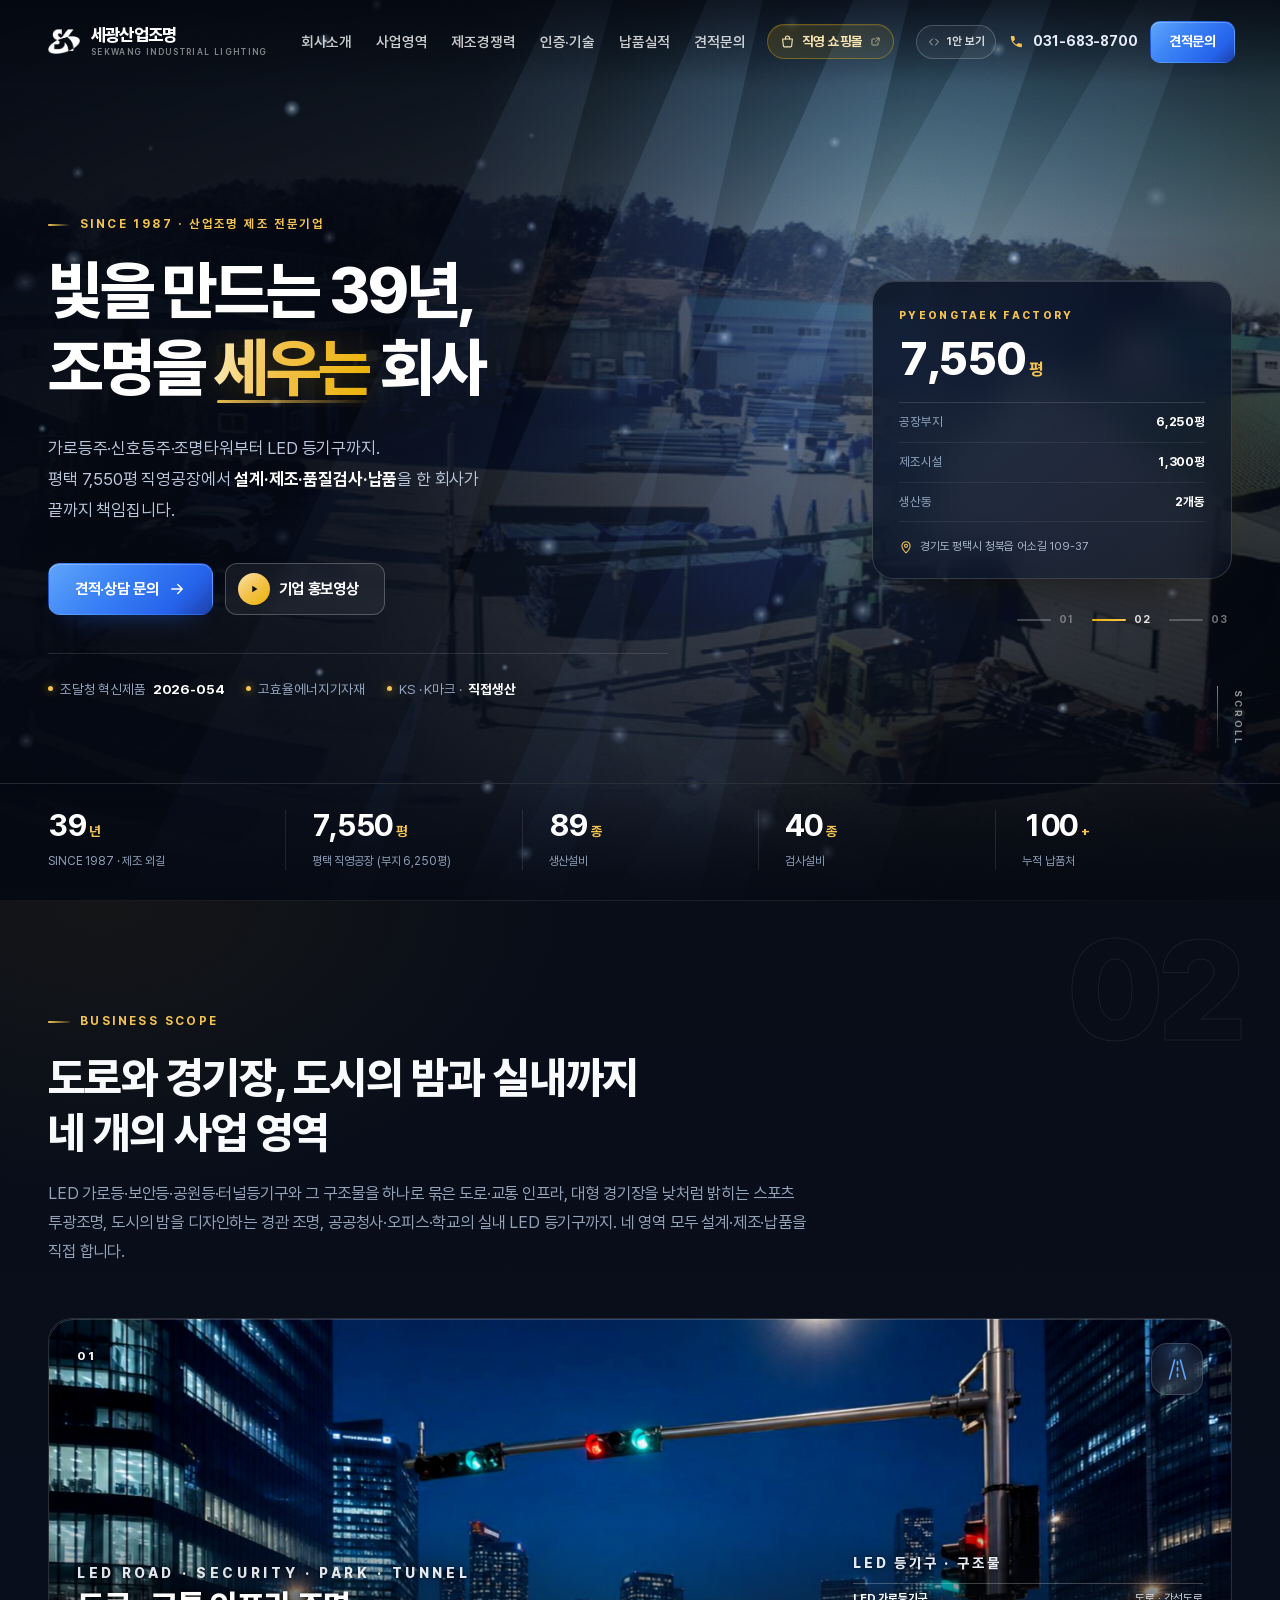
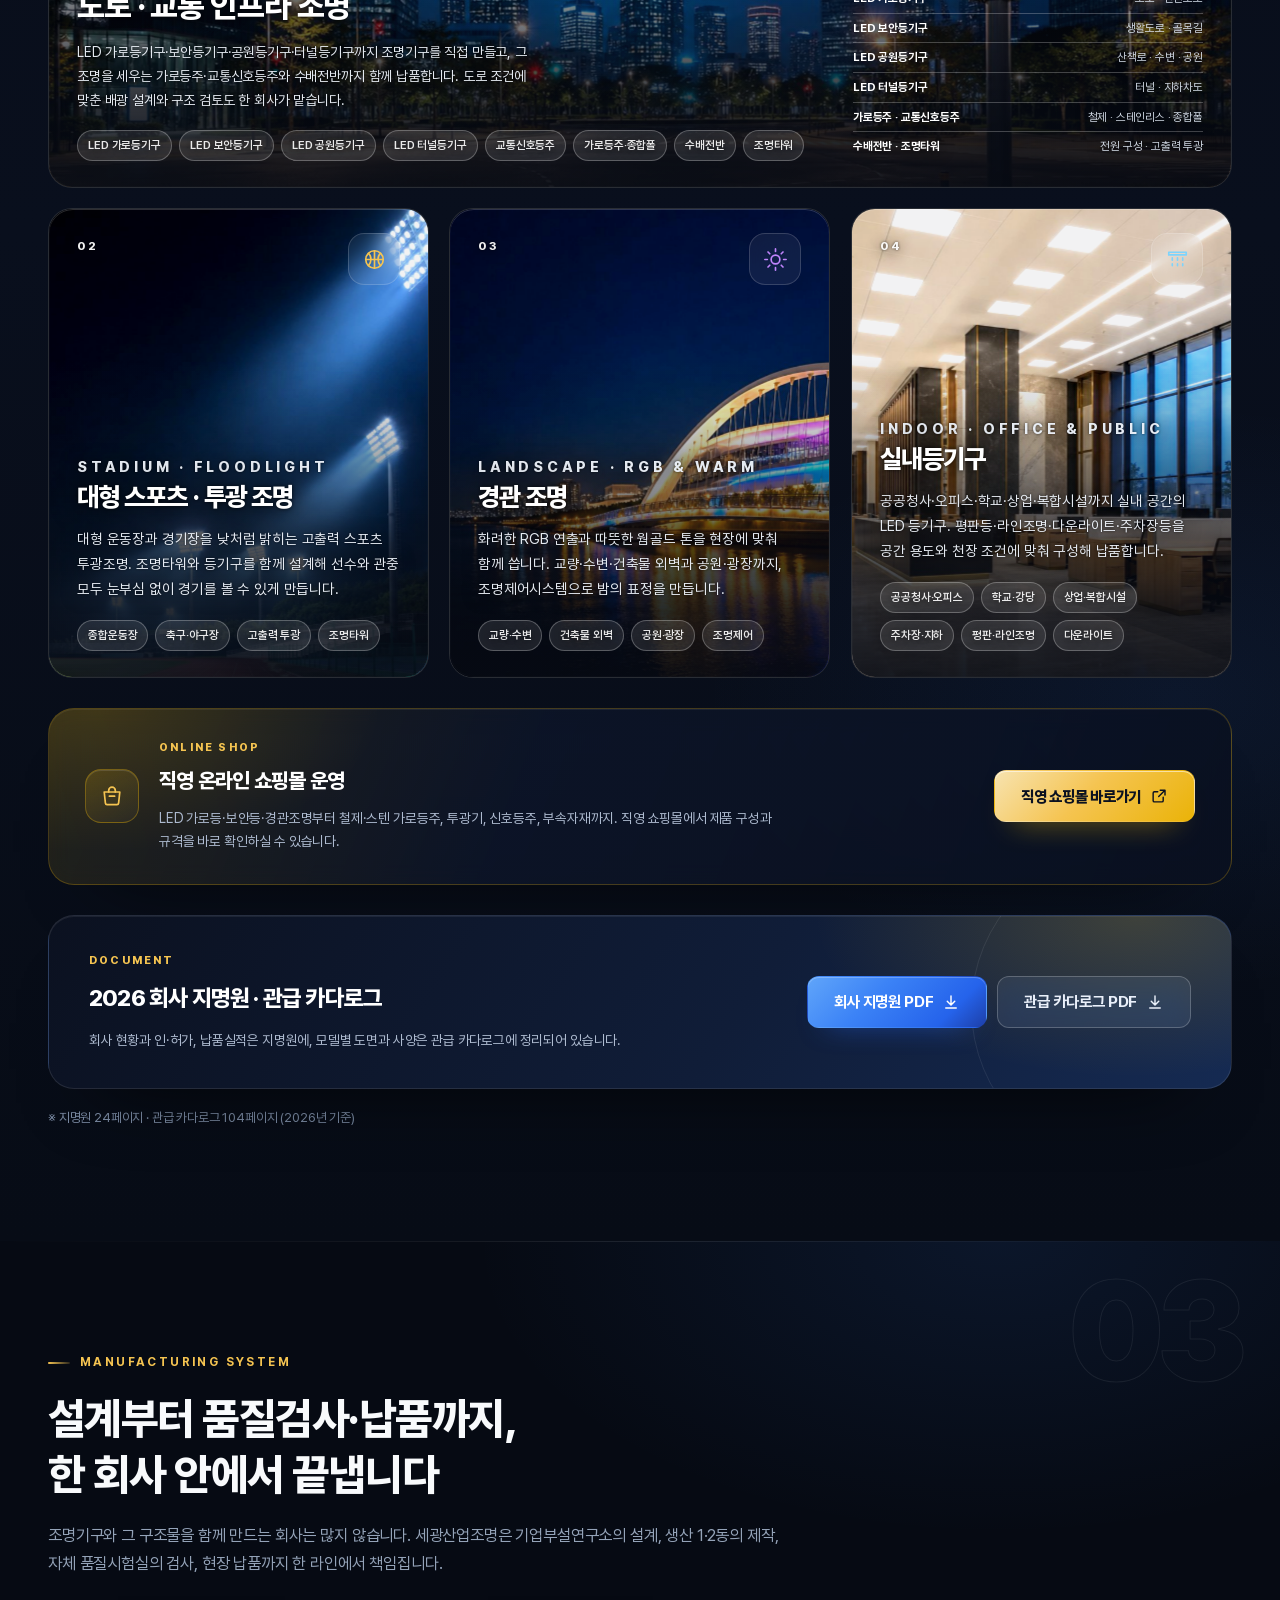
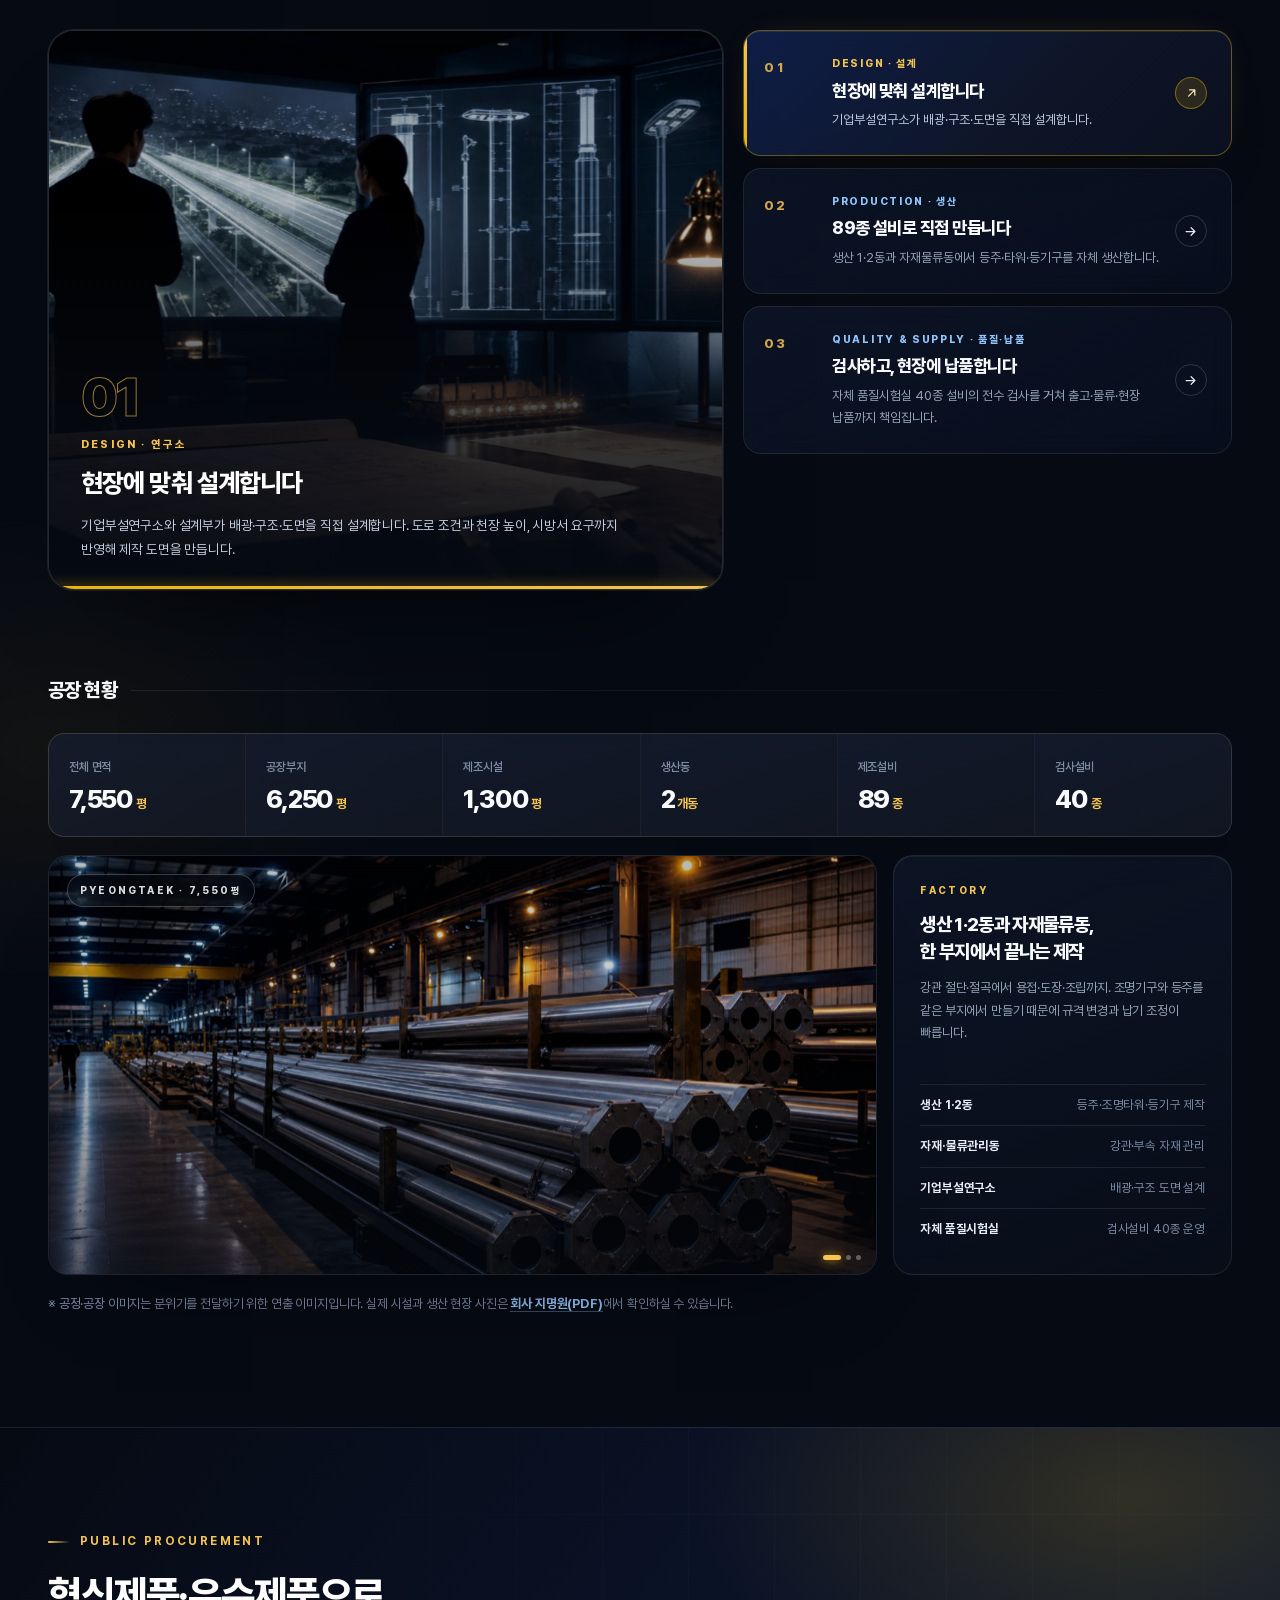
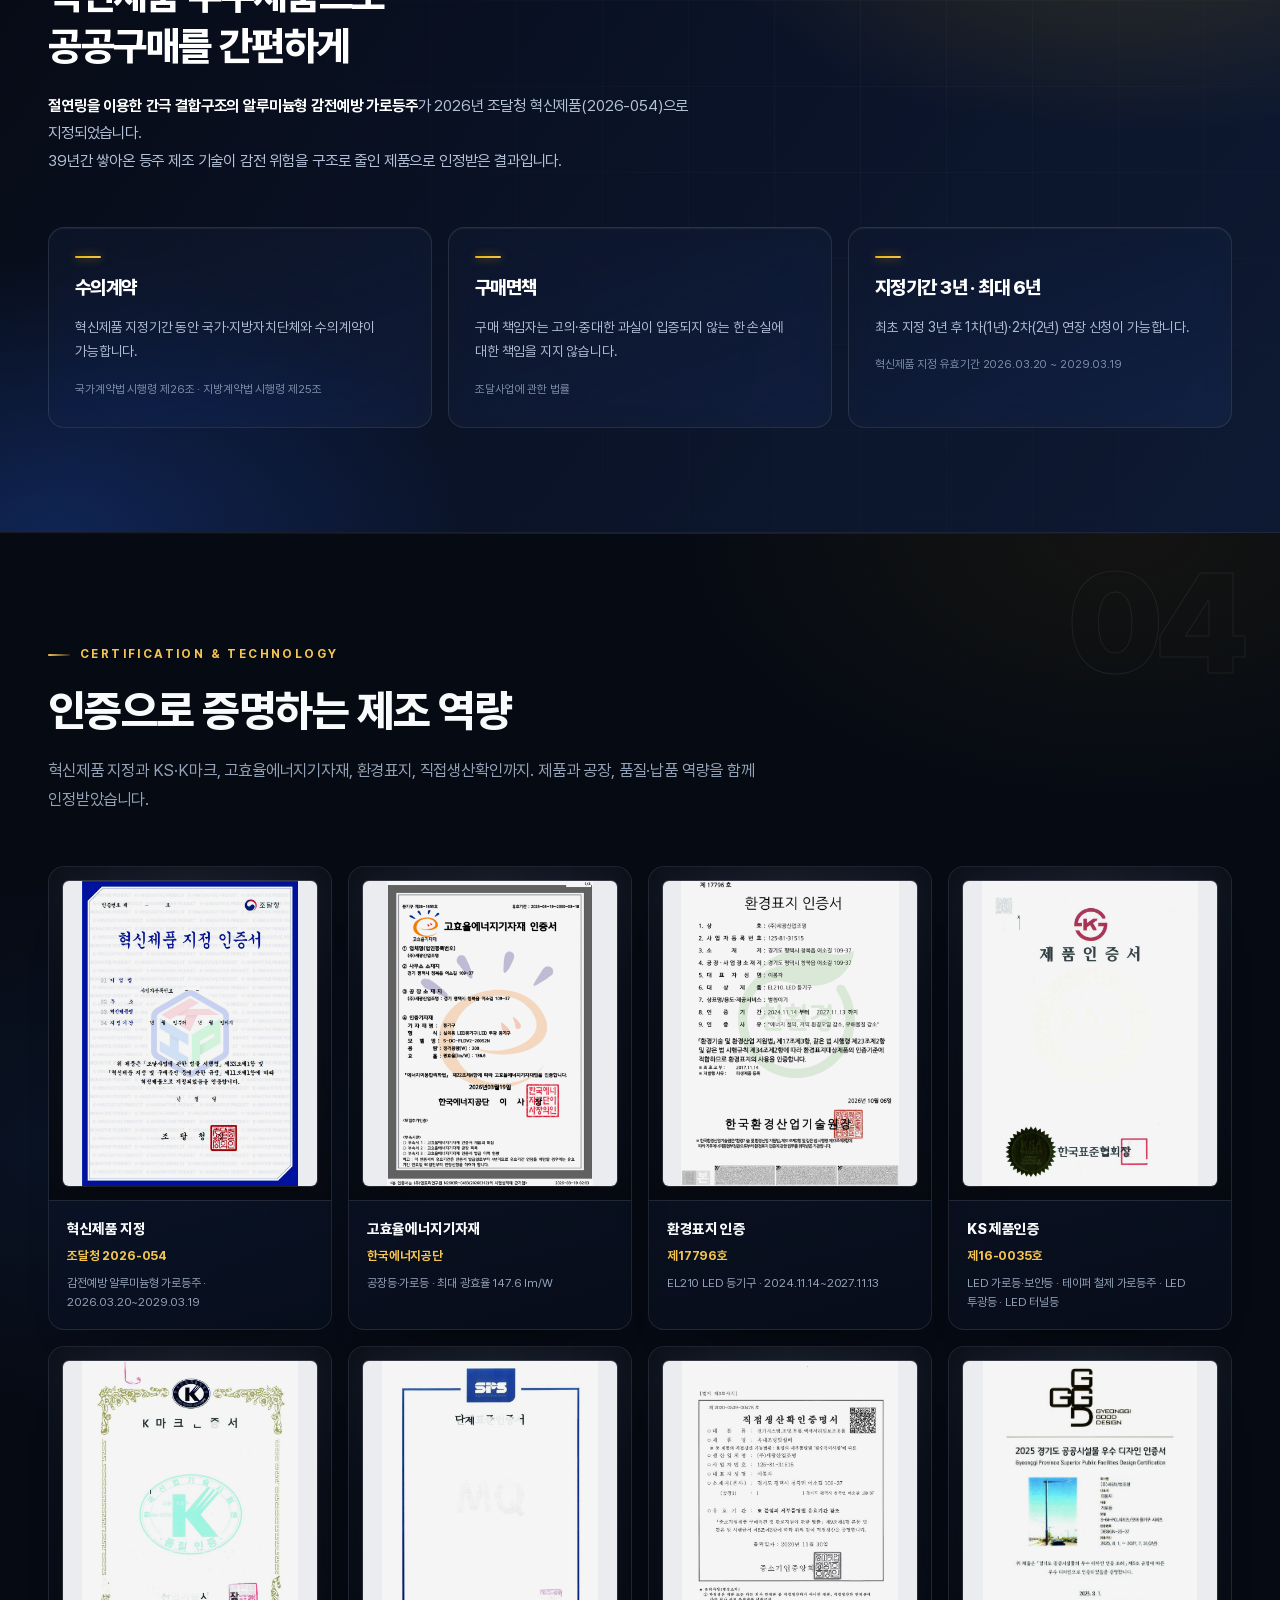
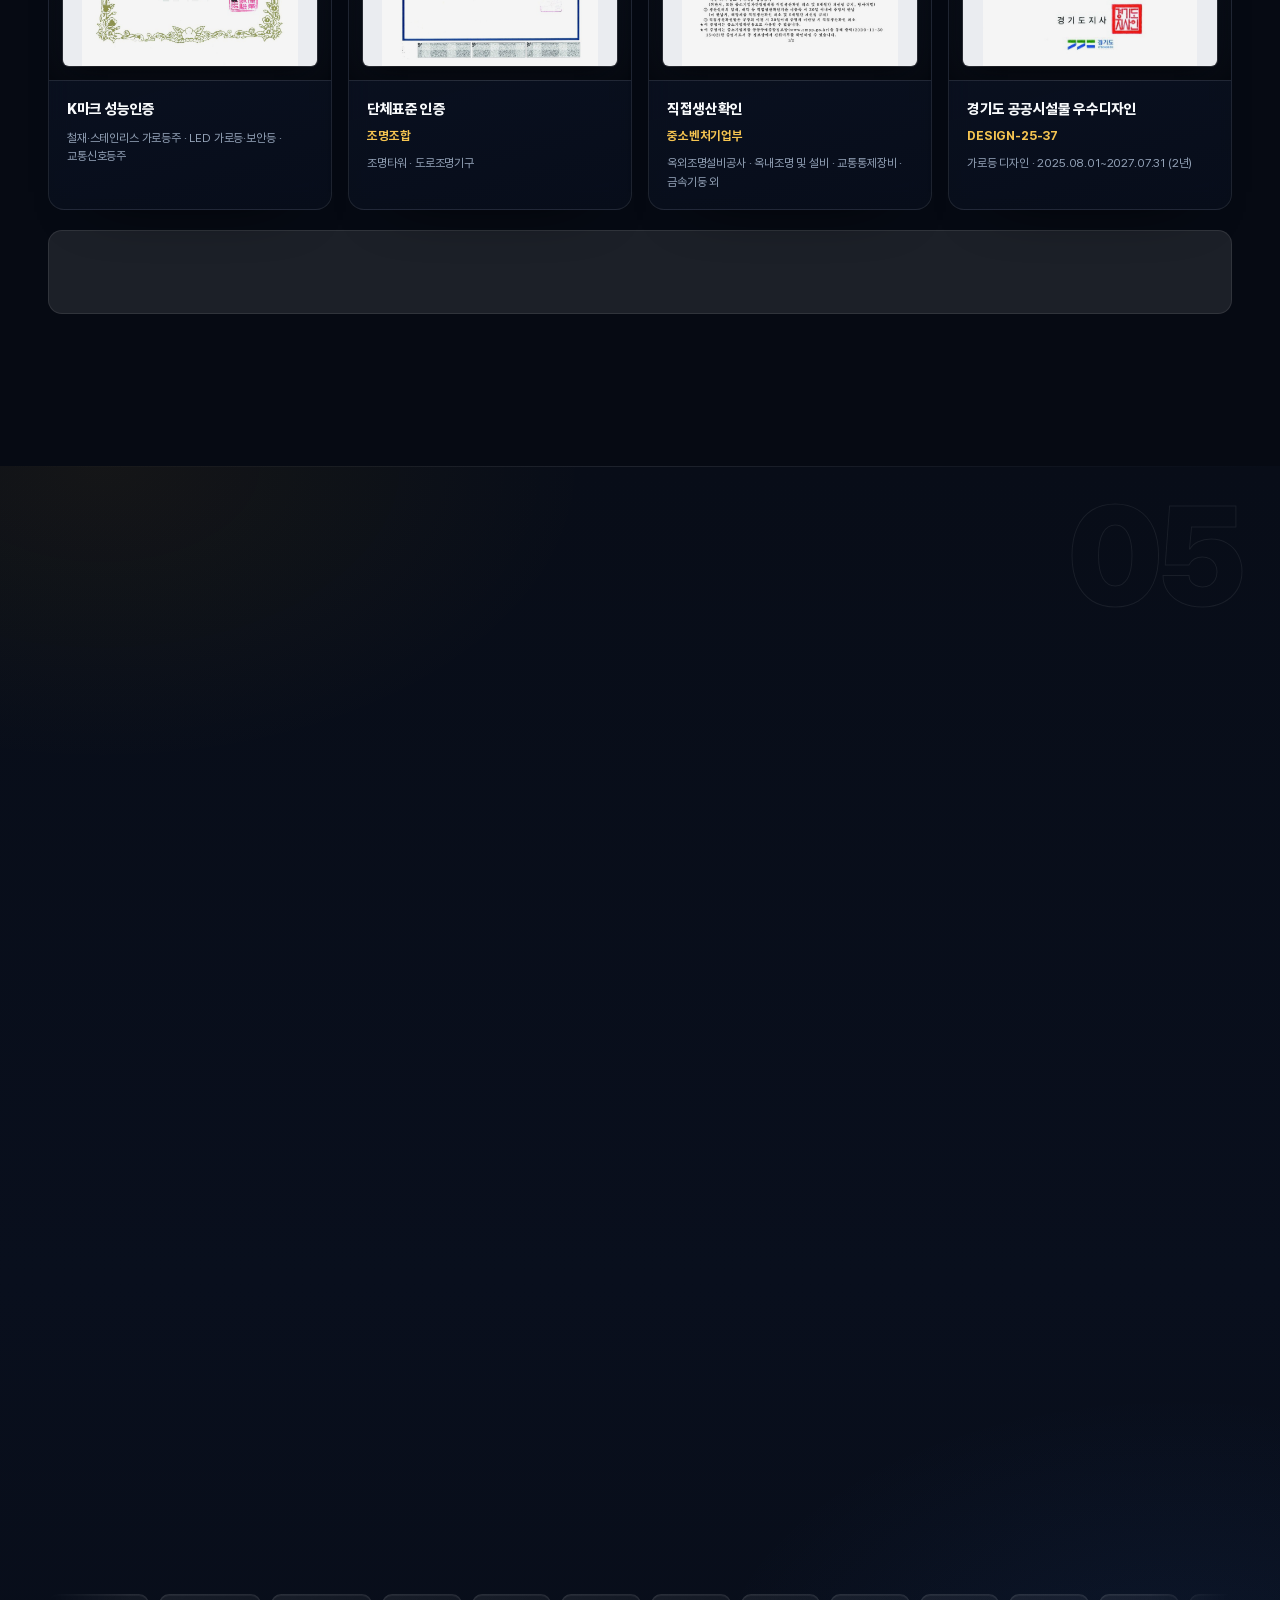
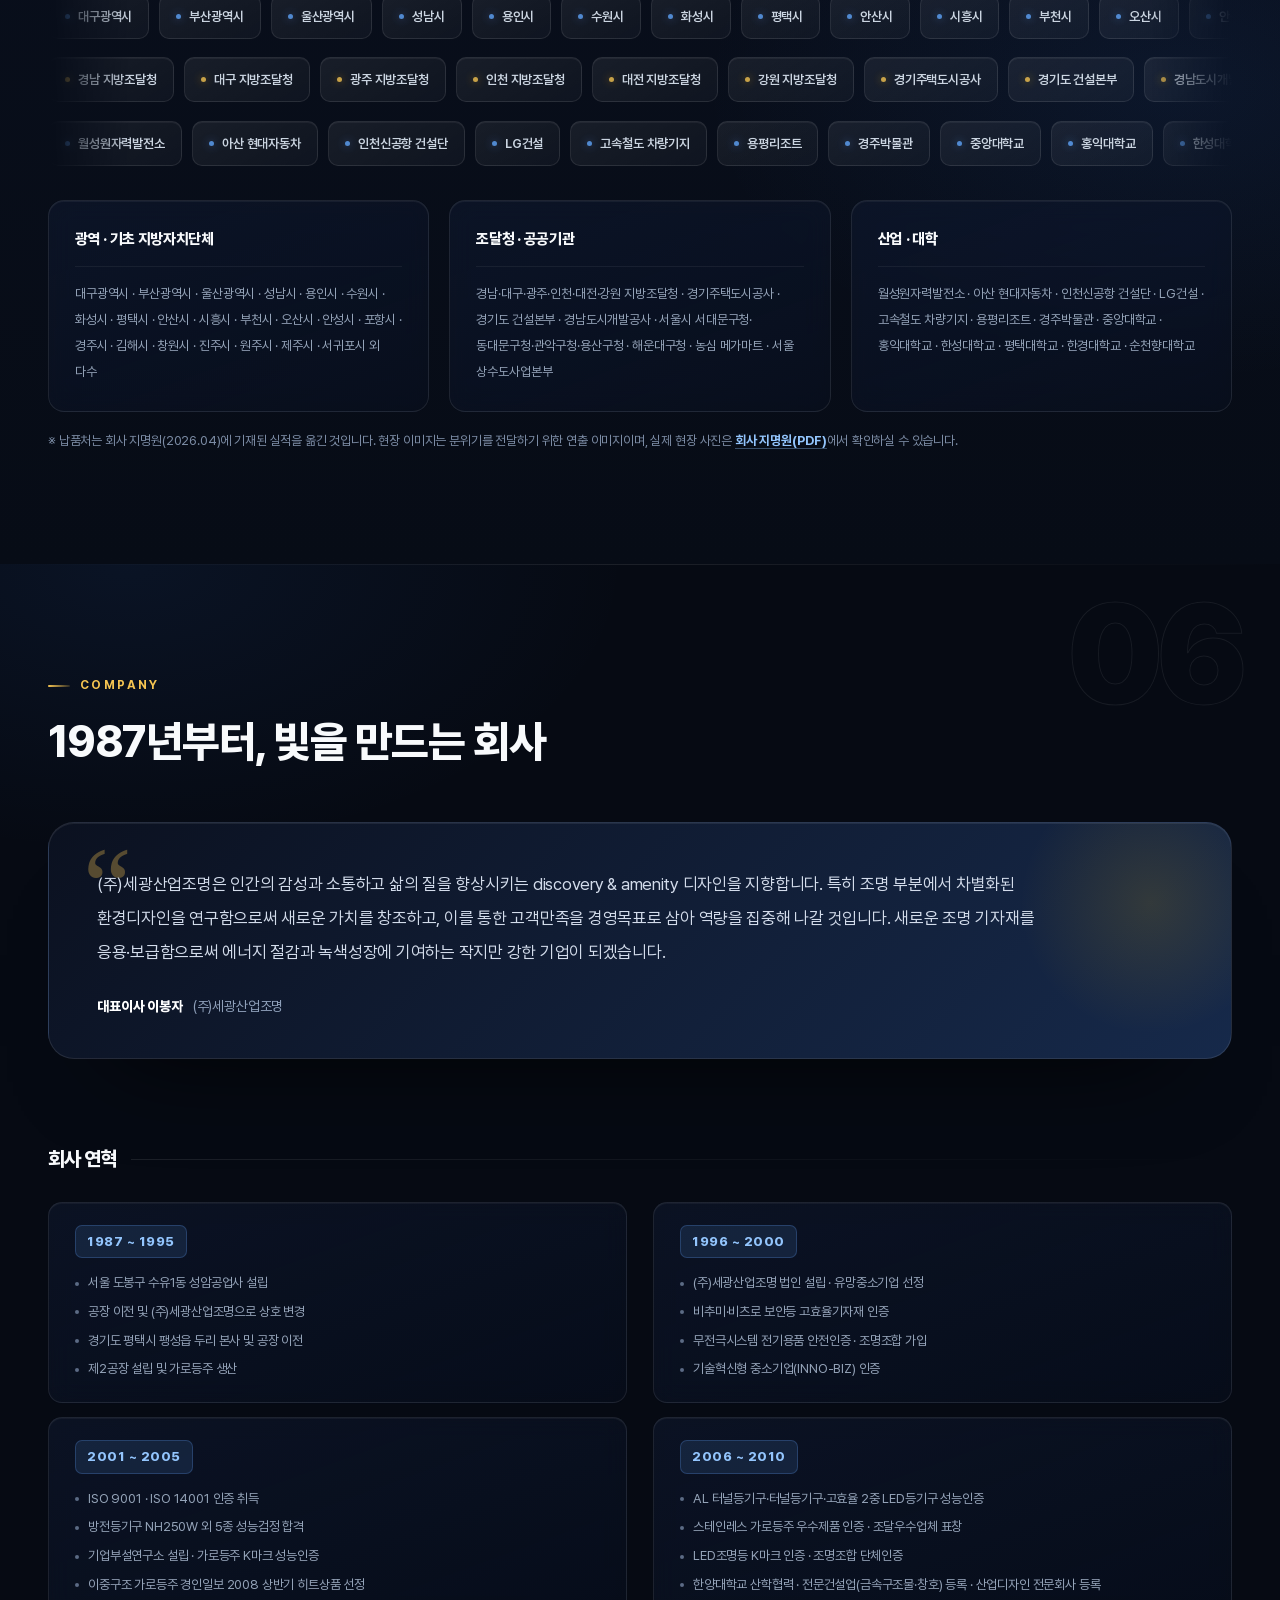
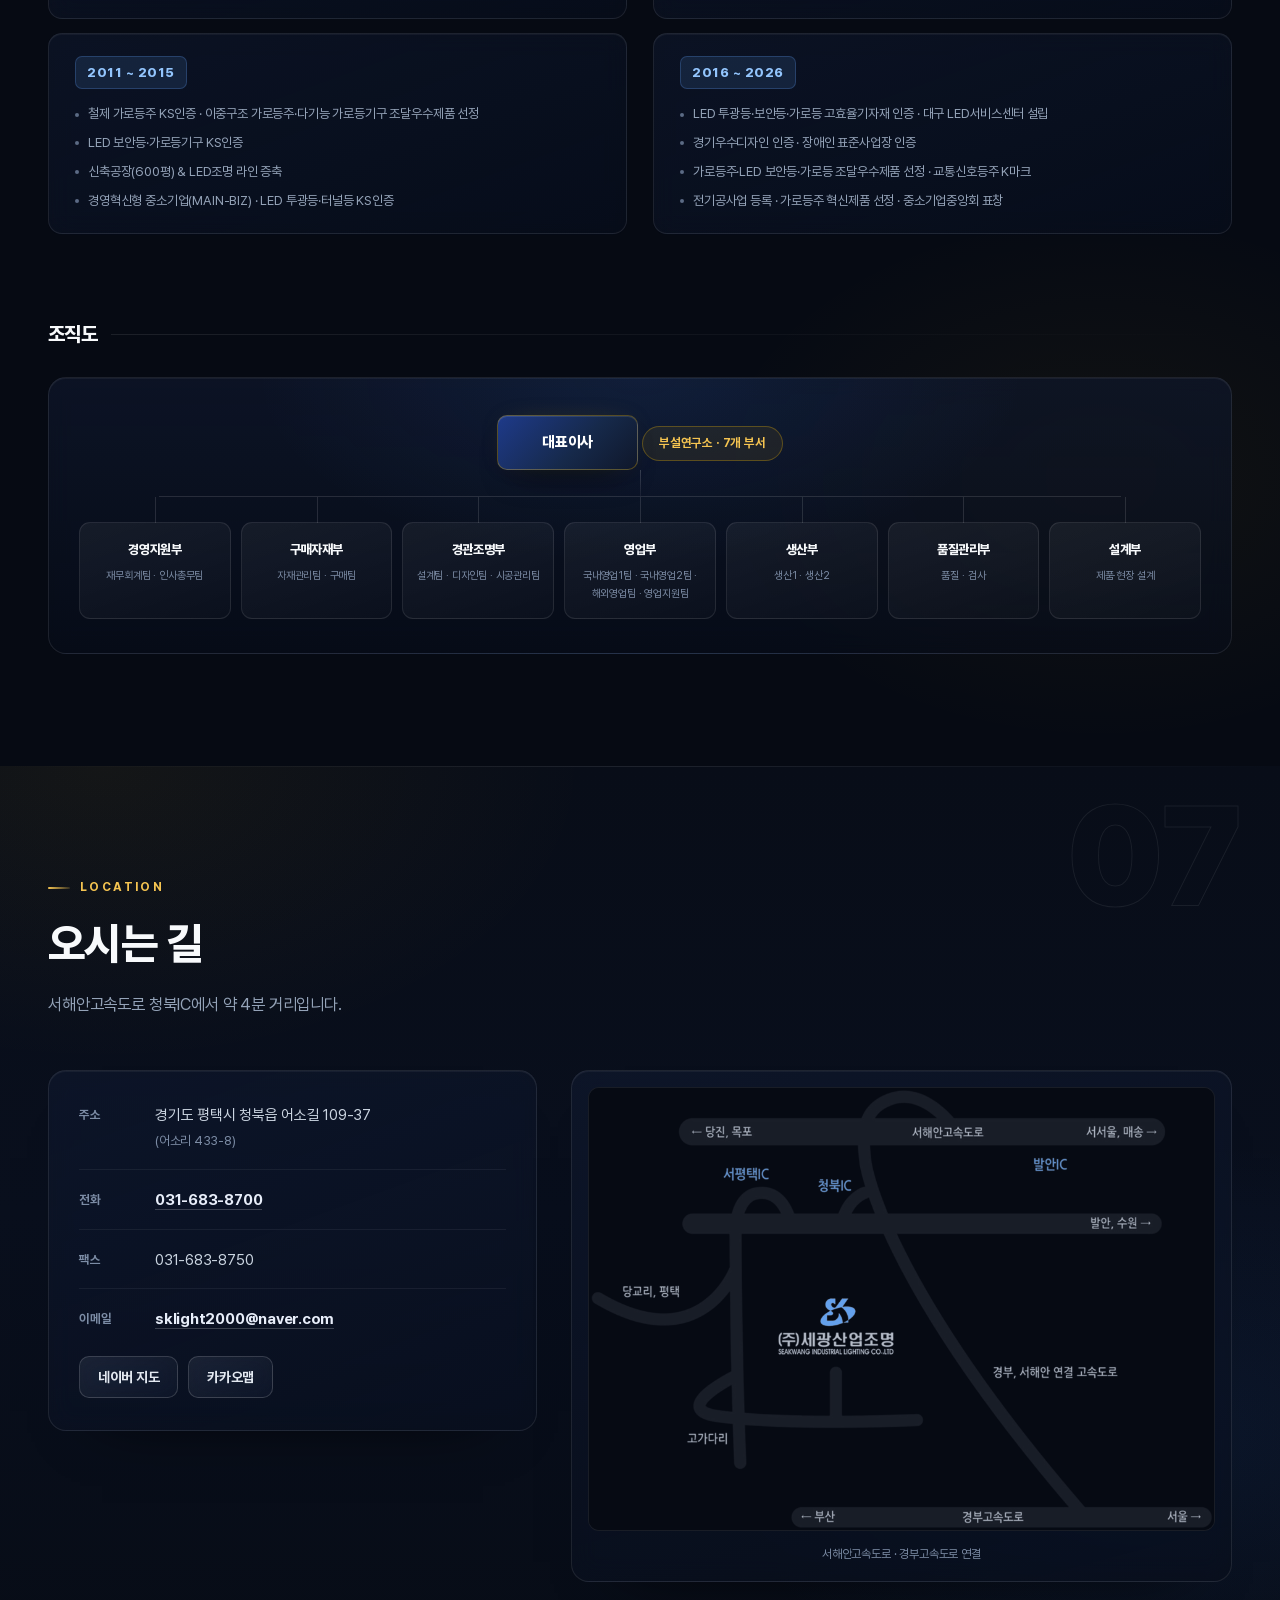
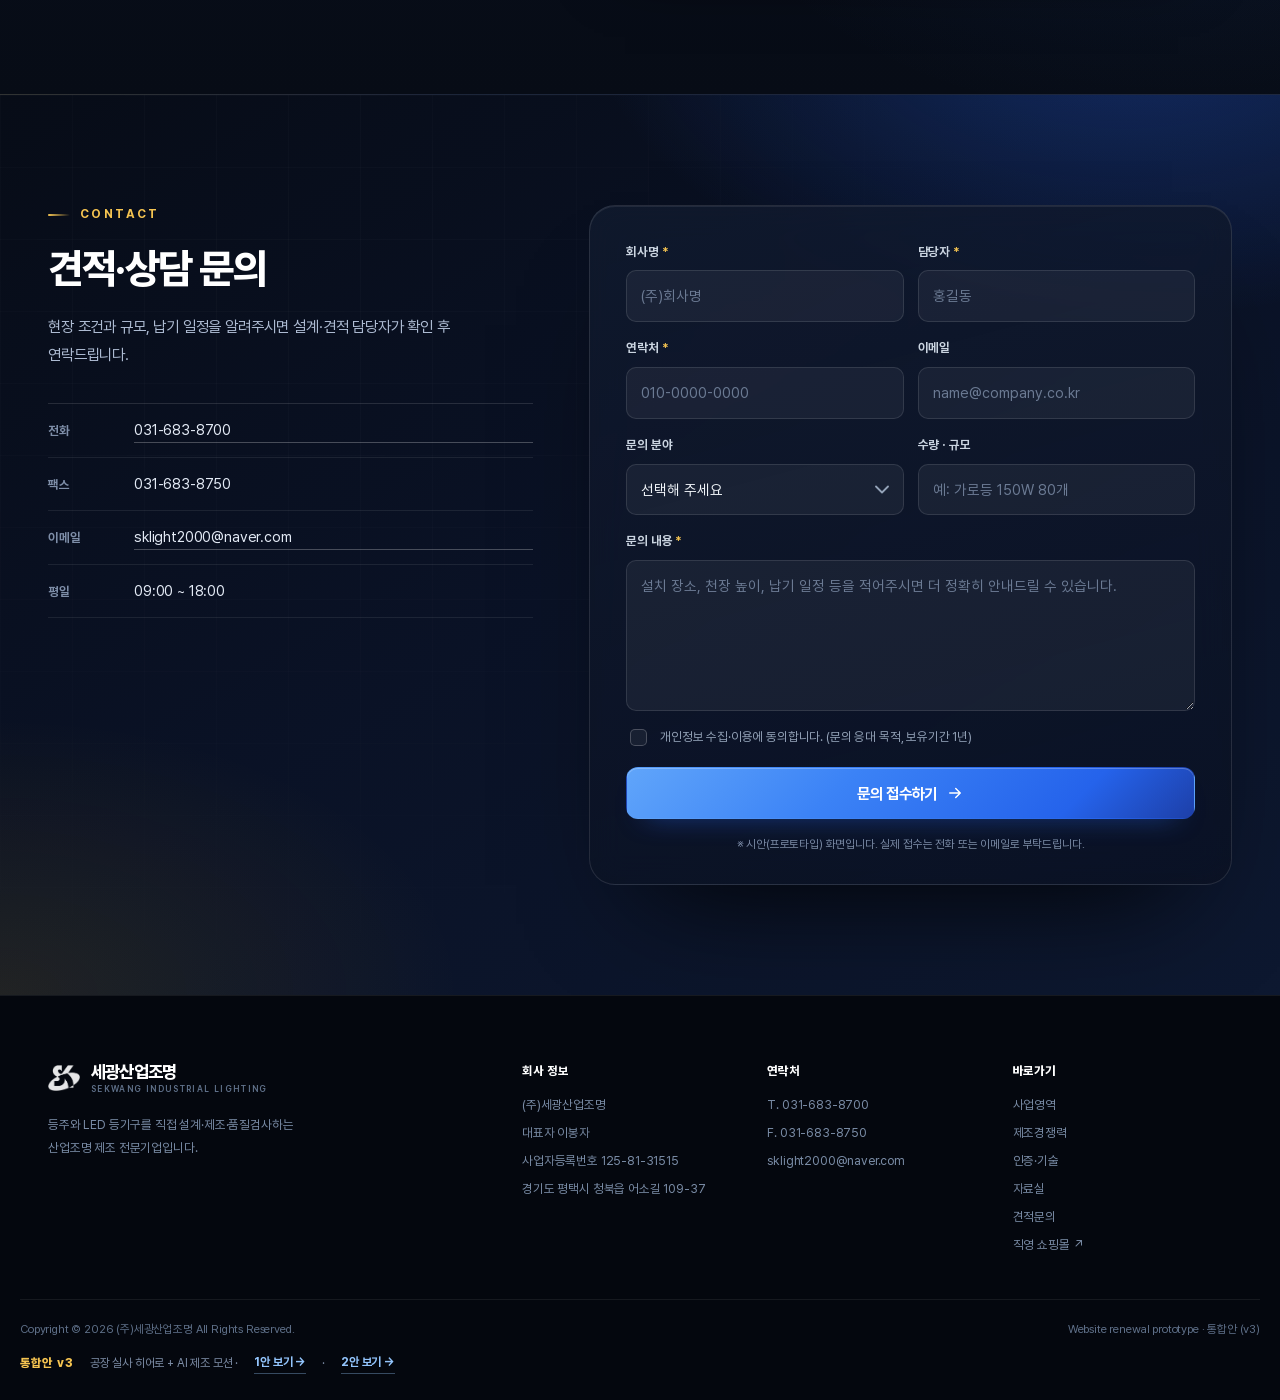
==== commit b80d8758: "사업영역에 실내등기구 추가·도로 카드 LED 등기구 보강 · 사업영역을 제조경쟁력 앞으로 재배치 · 인증 상세카드 건수 표기 제거" ====
--- a/index.html
+++ b/index.html
@@ -4,7 +4,7 @@
 <meta charset="utf-8">
 <meta name="viewport" content="width=device-width, initial-scale=1">
 <title>(주)세광산업조명 | 39년 산업조명 제조 전문기업 · 설계·제조·품질검사·납품 일괄</title>
-<meta name="description" content="1987년 설립. 경기도 평택 7,550평 직영공장에서 가로등주·신호등주·조명타워와 LED 등기구를 직접 설계·제조·품질검사·납품하는 산업조명 제조 전문기업 (주)세광산업조명. 조달청 혁신제품(2026-054), 고효율에너지기자재 9건, KS·K마크·직접생산 인증.">
+<meta name="description" content="1987년 설립. 경기도 평택 7,550평 직영공장에서 가로등주·신호등주·조명타워와 LED 등기구를 직접 설계·제조·품질검사·납품하는 산업조명 제조 전문기업 (주)세광산업조명. 조달청 혁신제품(2026-054), 고효율에너지기자재, KS·K마크·직접생산 인증.">
 <meta name="keywords" content="세광산업조명, 산업조명 제조기업, LED 조명 제조, 가로등주 제조, 조명타워, 신호등주, 수배전반, 혁신제품, 조달청, 고효율에너지기자재, 평택 조명공장">
 <meta property="og:title" content="(주)세광산업조명 | 39년 산업조명 제조 전문기업">
 <meta property="og:description" content="설계·제조·품질검사·납품을 한 회사가. 평택 7,550평 직영공장, 생산설비 89종·검사설비 40종.">
@@ -17,7 +17,7 @@
 <link rel="preload" as="image" href="assets/facility/factory-panorama.jpg">
 <link rel="stylesheet" href="styles.css">
 <link rel="stylesheet" href="v2-styles.css">
-<link rel="stylesheet" href="v3-styles.css?v=8">
+<link rel="stylesheet" href="v3-styles.css?v=9">
 <script type="application/ld+json">
 {
   "@context": "https://schema.org",
@@ -60,8 +60,8 @@
 
     <nav class="nav" id="nav" aria-label="주요 메뉴">
       <a href="#about">회사소개</a>
+      <a href="#business">사업영역</a>
       <a href="#factory">제조경쟁력</a>
-      <a href="#business">사업영역</a>
       <a href="#cert">인증·기술</a>
       <a href="#case">납품실적</a>
       <a href="#contact">견적문의</a>
@@ -164,15 +164,195 @@
     </div>
   </div>
 
-  <a class="hero__scroll" href="#factory" aria-label="아래로 스크롤">
+  <a class="hero__scroll" href="#business" aria-label="아래로 스크롤">
     <span>SCROLL</span><i aria-hidden="true"></i>
   </a>
 </section>
 
 
+<!-- ============ BUSINESS SCOPE ============ -->
+<section class="sec sec--soft" id="business">
+  <span class="vghost" aria-hidden="true">02</span>
+  <div class="wrap">
+    <header class="sec__head">
+      <p class="eyebrow" data-reveal>BUSINESS SCOPE</p>
+      <h2 data-reveal data-delay="1">도로와 경기장, 도시의 밤과 실내까지<br class="pc"> 네 개의 사업 영역</h2>
+      <p class="sec__desc" data-reveal data-delay="2">
+        LED 가로등·보안등·공원등·터널등기구와 그 구조물을 하나로 묶은 도로·교통 인프라,
+        대형 경기장을 낮처럼 밝히는 스포츠 투광조명, 도시의 밤을 디자인하는 경관 조명,
+        공공청사·오피스·학교의 실내 LED 등기구까지. 네 영역 모두 설계·제조·납품을 직접 합니다.
+      </p>
+    </header>
+
+    <div class="vbiz vbiz--3">
+      <article class="vbiz__card vbiz__card--road" data-reveal data-tilt data-tilt-max="2" data-full="assets/img/v3_signal.jpg">
+        <div class="vbiz__bg">
+          <div class="mox" data-mox data-interval="7000" data-delay="0">
+            <figure class="mox__i is-on"><img src="assets/img/v3_signal.jpg" alt="현대적인 도심 대형 교차로의 통합 신호등주와 가로등 야경"></figure>
+            <figure class="mox__i"><img src="assets/img/v3_road_walk.jpg" alt="수변 보행로를 따라 이어지는 가로등주 조명" loading="lazy"></figure>
+            <figure class="mox__i"><img src="assets/img/v2_tunnel.jpg" alt="균일한 조도로 이어지는 고출력 터널등" loading="lazy"></figure>
+          </div>
+        </div>
+        <div class="vbiz__shade" aria-hidden="true"></div>
+        <div class="vbiz__glow" aria-hidden="true"></div>
+        <div class="vbiz__body vbiz__body--wide">
+          <div class="vbiz__top">
+            <span class="vbiz__no">01</span>
+            <span class="vbiz__ic" aria-hidden="true">
+              <svg viewBox="0 0 24 24"><path d="M9.2 3 4.4 21M14.8 3l4.8 18M12 4.5v2.6M12 10.4v2.6M12 16.3v2.6"/></svg>
+            </span>
+          </div>
+          <div class="vbiz__cols">
+            <div class="vbiz__txt">
+              <p class="vbiz__kicker">LED ROAD · SECURITY · PARK · TUNNEL</p>
+              <h3>도로 · 교통 인프라 조명</h3>
+              <p>LED 가로등기구·보안등기구·공원등기구·터널등기구까지 조명기구를 직접 만들고, 그 조명을 세우는 가로등주·교통신호등주와 수배전반까지 함께 납품합니다. 도로 조건에 맞춘 배광 설계와 구조 검토도 한 회사가 맡습니다.</p>
+              <ul class="vbiz__tags">
+                <li>LED 가로등기구</li><li>LED 보안등기구</li><li>LED 공원등기구</li><li>LED 터널등기구</li><li>교통신호등주</li><li>가로등주·종합폴</li><li>수배전반</li><li>조명타워</li>
+              </ul>
+            </div>
+            <aside class="vbiz__incl" aria-label="도로·교통 인프라에 포함되는 LED 등기구와 구조물">
+              <p class="vbiz__incl-k">LED 등기구 · 구조물</p>
+              <ul>
+                <li><b>LED 가로등기구</b><span>도로 · 간선도로</span></li>
+                <li><b>LED 보안등기구</b><span>생활도로 · 골목길</span></li>
+                <li><b>LED 공원등기구</b><span>산책로 · 수변 · 공원</span></li>
+                <li><b>LED 터널등기구</b><span>터널 · 지하차도</span></li>
+                <li><b>가로등주 · 교통신호등주</b><span>철제 · 스테인리스 · 종합폴</span></li>
+                <li><b>수배전반 · 조명타워</b><span>전원 구성 · 고출력 투광</span></li>
+              </ul>
+            </aside>
+          </div>
+        </div>
+      </article>
+
+      <article class="vbiz__card vbiz__card--sports" data-reveal data-delay="1" data-tilt data-tilt-max="3" data-full="assets/img/v3_sports_stadium.jpg">
+        <div class="vbiz__bg">
+          <div class="mox" data-mox data-interval="6000" data-delay="1400">
+            <figure class="mox__i is-on"><img src="assets/img/v2_sports_park.jpg" alt="종합스포츠타운 육상 트랙과 경기장 조명" loading="lazy"></figure>
+            <figure class="mox__i"><img src="assets/img/v3_sports_stadium.jpg" alt="조명타워로 환하게 밝힌 대형 축구장 스타디움 야경" loading="lazy"></figure>
+          </div>
+        </div>
+        <div class="vbiz__shade" aria-hidden="true"></div>
+        <div class="vbiz__glow" aria-hidden="true"></div>
+        <div class="vbiz__body">
+          <div class="vbiz__top">
+            <span class="vbiz__no">02</span>
+            <span class="vbiz__ic" aria-hidden="true">
+              <svg viewBox="0 0 24 24"><circle cx="12" cy="12" r="8.4"/><path d="M12 3.6v16.8M3.6 12h16.8M6.2 6.2c3.2 2.6 3.2 8.6 0 11.6M17.8 6.2c-3.2 2.6-3.2 8.6 0 11.6"/></svg>
+            </span>
+          </div>
+          <div class="vbiz__txt">
+            <p class="vbiz__kicker">STADIUM · FLOODLIGHT</p>
+            <h3>대형 스포츠 · 투광 조명</h3>
+            <p>대형 운동장과 경기장을 낮처럼 밝히는 고출력 스포츠 투광조명. 조명타워와 등기구를 함께 설계해 선수와 관중 모두 눈부심 없이 경기를 볼 수 있게 만듭니다.</p>
+            <ul class="vbiz__tags">
+              <li>종합운동장</li><li>축구·야구장</li><li>고출력 투광</li><li>조명타워</li>
+            </ul>
+          </div>
+        </div>
+      </article>
+
+      <article class="vbiz__card vbiz__card--land" data-reveal data-tilt data-tilt-max="3" data-full="assets/img/v2_landscape_rgb.jpg">
+        <div class="vbiz__bg">
+          <div class="mox" data-mox data-interval="6600" data-delay="2800">
+            <figure class="mox__i is-on"><img src="assets/img/v2_landscape_rgb.jpg" alt="화려한 RGB 컬러로 물든 교량과 수변 경관조명 야경" loading="lazy"></figure>
+            <figure class="mox__i"><img src="assets/img/v2_landscape_warm.jpg" alt="따뜻한 웜골드 빛으로 감싼 수변 공원과 아치 교량 야경" loading="lazy"></figure>
+            <figure class="mox__i"><img src="assets/img/v3_building.jpg" alt="웜골드 라인과 은은한 블루 라인이 흐르는 건축물 외벽 경관조명" loading="lazy"></figure>
+          </div>
+        </div>
+        <div class="vbiz__shade" aria-hidden="true"></div>
+        <div class="vbiz__glow" aria-hidden="true"></div>
+        <div class="vbiz__body">
+          <div class="vbiz__top">
+            <span class="vbiz__no">03</span>
+            <span class="vbiz__ic" aria-hidden="true">
+              <svg viewBox="0 0 24 24"><circle cx="12" cy="12" r="4.2"/><path d="M12 1.8v2.4M12 19.8v2.4M1.8 12h2.4M19.8 12h2.4M4.8 4.8l1.7 1.7M17.5 17.5l1.7 1.7M19.2 4.8l-1.7 1.7M6.5 17.5l-1.7 1.7"/></svg>
+            </span>
+          </div>
+          <div class="vbiz__txt">
+            <p class="vbiz__kicker">LANDSCAPE · RGB &amp; WARM</p>
+            <h3>경관 조명</h3>
+            <p>화려한 RGB 연출과 따뜻한 웜골드 톤을 현장에 맞춰 함께 씁니다. 교량·수변·건축물 외벽과 공원·광장까지, 조명제어시스템으로 밤의 표정을 만듭니다.</p>
+            <ul class="vbiz__tags">
+              <li>교량·수변</li><li>건축물 외벽</li><li>공원·광장</li><li>조명제어</li>
+            </ul>
+          </div>
+        </div>
+      </article>
+
+      <article class="vbiz__card vbiz__card--indoor" data-reveal data-delay="1" data-tilt data-tilt-max="3" data-full="assets/img/v3_indoor_panel.jpg">
+        <div class="vbiz__bg">
+          <div class="mox" data-mox data-interval="6800" data-delay="3400">
+            <figure class="mox__i is-on"><img src="assets/img/v3_indoor_panel.jpg" alt="LED 평판등과 라인조명으로 환하게 밝힌 공공청사 실내 공간" loading="lazy"></figure>
+            <figure class="mox__i"><img src="assets/img/v3_indoor_hall.jpg" alt="LED 다운라이트와 간접조명으로 연출한 실내 다목적 홀" loading="lazy"></figure>
+          </div>
+        </div>
+        <div class="vbiz__shade" aria-hidden="true"></div>
+        <div class="vbiz__glow" aria-hidden="true"></div>
+        <div class="vbiz__body">
+          <div class="vbiz__top">
+            <span class="vbiz__no">04</span>
+            <span class="vbiz__ic" aria-hidden="true">
+              <svg viewBox="0 0 24 24"><path d="M3.6 5h16.8v2.6H3.6zM7 10.4v2.2M12 10.4v2.2M17 10.4v2.2M7 16.2v1.6M12 16.2v1.6M17 16.2v1.6"/></svg>
+            </span>
+          </div>
+          <div class="vbiz__txt">
+            <p class="vbiz__kicker">INDOOR · OFFICE &amp; PUBLIC</p>
+            <h3>실내등기구</h3>
+            <p>공공청사·오피스·학교·상업·복합시설까지 실내 공간의 LED 등기구. 평판등·라인조명·다운라이트·주차장등을 공간 용도와 천장 조건에 맞춰 구성해 납품합니다.</p>
+            <ul class="vbiz__tags">
+              <li>공공청사·오피스</li><li>학교·강당</li><li>상업·복합시설</li><li>주차장·지하</li><li>평판·라인조명</li><li>다운라이트</li>
+            </ul>
+          </div>
+        </div>
+      </article>
+    </div>
+
+<div class="shopband" data-reveal>
+      <div class="shopband__head">
+        <span class="shopband__ic" aria-hidden="true">
+          <svg viewBox="0 0 24 24"><path d="M4.2 8h15.6l-1.2 11.1a1.7 1.7 0 0 1-1.7 1.5H7.1a1.7 1.7 0 0 1-1.7-1.5L4.2 8Z"/><path d="M8.7 8V6.5a3.3 3.3 0 0 1 6.6 0V8"/><path d="M9.4 12.2h5.2"/></svg>
+        </span>
+        <div class="shopband__txt">
+          <p class="shopband__kicker">ONLINE SHOP</p>
+          <h3>직영 온라인 쇼핑몰 운영</h3>
+          <p class="shopband__desc">LED 가로등·보안등·경관조명부터 철제·스텐 가로등주, 투광기, 신호등주, 부속자재까지. 직영 쇼핑몰에서 제품 구성과 규격을 바로 확인하실 수 있습니다.</p>
+        </div>
+      </div>
+      <div class="shopband__act">
+        <a class="btn btn--shop" href="https://skldesign.cafe24.com" target="_blank" rel="noopener noreferrer">
+          직영 쇼핑몰 바로가기
+          <span class="visually-hidden">(새 창에서 열림)</span>
+          <svg viewBox="0 0 24 24" aria-hidden="true"><path d="M13.6 4.4H20v6.4M19.6 4.8l-8 8M17.6 13.6v4.6a1.6 1.6 0 0 1-1.6 1.6H5.8a1.6 1.6 0 0 1-1.6-1.6V8a1.6 1.6 0 0 1 1.6-1.6h4.6"/></svg>
+        </a>
+      </div>
+    </div>
+
+    <div class="dlband" id="download" data-reveal>
+      <div class="dlband__txt">
+        <p class="dlband__kicker">DOCUMENT</p>
+        <h3>2026 회사 지명원 · 관급 카다로그</h3>
+        <p>회사 현황과 인·허가, 납품실적은 지명원에, 모델별 도면과 사양은 관급 카다로그에 정리되어 있습니다.</p>
+      </div>
+      <div class="dlband__btns">
+        <a class="btn btn--primary" href="assets/docs/sekwang-profile-2026-04.pdf" download>
+          회사 지명원 PDF
+          <svg viewBox="0 0 24 24" aria-hidden="true"><path d="M12 4v11M7 11l5 5 5-5M5 20h14"/></svg>
+        </a>
+        <a class="btn btn--line" href="assets/docs/sekwang-public-catalog-2026.pdf" download>
+          관급 카다로그 PDF
+          <svg viewBox="0 0 24 24" aria-hidden="true"><path d="M12 4v11M7 11l5 5 5-5M5 20h14"/></svg>
+        </a>
+      </div>
+    </div>
+    <p class="foot-note" data-reveal>※ 지명원 24페이지 · 관급 카다로그 104페이지 (2026년 기준)</p>
+  </div>
+</section>
+
 <!-- ============ MANUFACTURING ============ -->
 <section class="sec" id="factory">
-  <span class="vghost" aria-hidden="true">02</span>
+  <span class="vghost" aria-hidden="true">03</span>
   <div class="wrap">
     <header class="sec__head">
       <p class="eyebrow" data-reveal>MANUFACTURING SYSTEM</p>
@@ -300,283 +480,8 @@
   </div>
 </section>
 
-<!-- ============ BUSINESS SCOPE ============ -->
-<section class="sec sec--soft" id="business">
-  <span class="vghost" aria-hidden="true">03</span>
-  <div class="wrap">
-    <header class="sec__head">
-      <p class="eyebrow" data-reveal>BUSINESS SCOPE</p>
-      <h2 data-reveal data-delay="1">도로와 경기장, 도시의 밤까지<br class="pc"> 세 개의 사업 영역</h2>
-      <p class="sec__desc" data-reveal data-delay="2">
-        가로등·터널·교통신호등주와 그 구조물을 하나로 묶은 도로·교통 인프라,
-        대형 경기장을 낮처럼 밝히는 스포츠 투광조명, 도시의 밤을 디자인하는 경관 조명.
-        세 영역 모두 설계·제조·납품을 직접 합니다.
-      </p>
-    </header>
-
-    <div class="vbiz vbiz--3">
-      <article class="vbiz__card vbiz__card--road" data-reveal data-tilt data-tilt-max="2" data-full="assets/img/v3_signal.jpg">
-        <div class="vbiz__bg">
-          <div class="mox" data-mox data-interval="7000" data-delay="0">
-            <figure class="mox__i is-on"><img src="assets/img/v3_signal.jpg" alt="현대적인 도심 대형 교차로의 통합 신호등주와 가로등 야경"></figure>
-            <figure class="mox__i"><img src="assets/img/v3_road_walk.jpg" alt="수변 보행로를 따라 이어지는 가로등주 조명" loading="lazy"></figure>
-            <figure class="mox__i"><img src="assets/img/v2_tunnel.jpg" alt="균일한 조도로 이어지는 고출력 터널등" loading="lazy"></figure>
-          </div>
-        </div>
-        <div class="vbiz__shade" aria-hidden="true"></div>
-        <div class="vbiz__glow" aria-hidden="true"></div>
-        <div class="vbiz__body vbiz__body--wide">
-          <div class="vbiz__top">
-            <span class="vbiz__no">01</span>
-            <span class="vbiz__ic" aria-hidden="true">
-              <svg viewBox="0 0 24 24"><path d="M9.2 3 4.4 21M14.8 3l4.8 18M12 4.5v2.6M12 10.4v2.6M12 16.3v2.6"/></svg>
-            </span>
-          </div>
-          <div class="vbiz__cols">
-            <div class="vbiz__txt">
-              <p class="vbiz__kicker">ROAD · TUNNEL · TRAFFIC SIGNAL</p>
-              <h3>도로 · 교통 인프라 조명</h3>
-              <p>가로등·터널등·교통신호등주부터 그 조명을 세우는 지주와 수배전반까지 한 번에. 도로 조건에 맞춘 배광 설계와 구조 검토, 현장 납품까지 한 회사가 맡습니다.</p>
-              <ul class="vbiz__tags">
-                <li>가로등·보안등</li><li>터널·지하차도</li><li>교통신호등주</li><li>가로등주·종합폴</li><li>수배전반</li><li>조명타워</li>
-              </ul>
-            </div>
-            <aside class="vbiz__incl" aria-label="도로·교통 인프라에 포함되는 구조물 제작">
-              <p class="vbiz__incl-k">함께 만드는 구조물</p>
-              <ul>
-                <li><b>가로등주</b><span>철제 · 스테인리스</span></li>
-                <li><b>교통신호등주</b><span>종합폴 포함</span></li>
-                <li><b>수배전반</b><span>현장 전원 구성</span></li>
-                <li><b>조명타워</b><span>고출력 투광</span></li>
-              </ul>
-            </aside>
-          </div>
-        </div>
-      </article>
-
-      <article class="vbiz__card vbiz__card--sports" data-reveal data-delay="1" data-tilt data-tilt-max="3" data-full="assets/img/v3_sports_stadium.jpg">
-        <div class="vbiz__bg">
-          <div class="mox" data-mox data-interval="6000" data-delay="1400">
-            <figure class="mox__i is-on"><img src="assets/img/v2_sports_park.jpg" alt="종합스포츠타운 육상 트랙과 경기장 조명" loading="lazy"></figure>
-            <figure class="mox__i"><img src="assets/img/v3_sports_stadium.jpg" alt="조명타워로 환하게 밝힌 대형 축구장 스타디움 야경" loading="lazy"></figure>
-          </div>
-        </div>
-        <div class="vbiz__shade" aria-hidden="true"></div>
-        <div class="vbiz__glow" aria-hidden="true"></div>
-        <div class="vbiz__body">
-          <div class="vbiz__top">
-            <span class="vbiz__no">02</span>
-            <span class="vbiz__ic" aria-hidden="true">
-              <svg viewBox="0 0 24 24"><circle cx="12" cy="12" r="8.4"/><path d="M12 3.6v16.8M3.6 12h16.8M6.2 6.2c3.2 2.6 3.2 8.6 0 11.6M17.8 6.2c-3.2 2.6-3.2 8.6 0 11.6"/></svg>
-            </span>
-          </div>
-          <div class="vbiz__txt">
-            <p class="vbiz__kicker">STADIUM · FLOODLIGHT</p>
-            <h3>대형 스포츠 · 투광 조명</h3>
-            <p>대형 운동장과 경기장을 낮처럼 밝히는 고출력 스포츠 투광조명. 조명타워와 등기구를 함께 설계해 선수와 관중 모두 눈부심 없이 경기를 볼 수 있게 만듭니다.</p>
-            <ul class="vbiz__tags">
-              <li>종합운동장</li><li>축구·야구장</li><li>고출력 투광</li><li>조명타워</li>
-            </ul>
-          </div>
-        </div>
-      </article>
-
-      <article class="vbiz__card vbiz__card--land" data-reveal data-tilt data-tilt-max="3" data-full="assets/img/v2_landscape_rgb.jpg">
-        <div class="vbiz__bg">
-          <div class="mox" data-mox data-interval="6600" data-delay="2800">
-            <figure class="mox__i is-on"><img src="assets/img/v2_landscape_rgb.jpg" alt="화려한 RGB 컬러로 물든 교량과 수변 경관조명 야경" loading="lazy"></figure>
-            <figure class="mox__i"><img src="assets/img/v2_landscape_warm.jpg" alt="따뜻한 웜골드 빛으로 감싼 수변 공원과 아치 교량 야경" loading="lazy"></figure>
-            <figure class="mox__i"><img src="assets/img/v3_building.jpg" alt="웜골드 라인과 은은한 블루 라인이 흐르는 건축물 외벽 경관조명" loading="lazy"></figure>
-          </div>
-        </div>
-        <div class="vbiz__shade" aria-hidden="true"></div>
-        <div class="vbiz__glow" aria-hidden="true"></div>
-        <div class="vbiz__body">
-          <div class="vbiz__top">
-            <span class="vbiz__no">03</span>
-            <span class="vbiz__ic" aria-hidden="true">
-              <svg viewBox="0 0 24 24"><circle cx="12" cy="12" r="4.2"/><path d="M12 1.8v2.4M12 19.8v2.4M1.8 12h2.4M19.8 12h2.4M4.8 4.8l1.7 1.7M17.5 17.5l1.7 1.7M19.2 4.8l-1.7 1.7M6.5 17.5l-1.7 1.7"/></svg>
-            </span>
-          </div>
-          <div class="vbiz__txt">
-            <p class="vbiz__kicker">LANDSCAPE · RGB &amp; WARM</p>
-            <h3>경관 조명</h3>
-            <p>화려한 RGB 연출과 따뜻한 웜골드 톤을 현장에 맞춰 함께 씁니다. 교량·수변·건축물 외벽과 공원·광장까지, 조명제어시스템으로 밤의 표정을 만듭니다.</p>
-            <ul class="vbiz__tags">
-              <li>교량·수변</li><li>건축물 외벽</li><li>공원·광장</li><li>조명제어</li>
-            </ul>
-          </div>
-        </div>
-      </article>
-    </div>
-
-<div class="shopband" data-reveal>
-      <div class="shopband__head">
-        <span class="shopband__ic" aria-hidden="true">
-          <svg viewBox="0 0 24 24"><path d="M4.2 8h15.6l-1.2 11.1a1.7 1.7 0 0 1-1.7 1.5H7.1a1.7 1.7 0 0 1-1.7-1.5L4.2 8Z"/><path d="M8.7 8V6.5a3.3 3.3 0 0 1 6.6 0V8"/><path d="M9.4 12.2h5.2"/></svg>
-        </span>
-        <div class="shopband__txt">
-          <p class="shopband__kicker">ONLINE SHOP</p>
-          <h3>직영 온라인 쇼핑몰 운영</h3>
-          <p class="shopband__desc">LED 가로등·보안등·경관조명부터 철제·스텐 가로등주, 투광기, 신호등주, 부속자재까지. 직영 쇼핑몰에서 제품 구성과 규격을 바로 확인하실 수 있습니다.</p>
-        </div>
-      </div>
-      <div class="shopband__act">
-        <a class="btn btn--shop" href="https://skldesign.cafe24.com" target="_blank" rel="noopener noreferrer">
-          직영 쇼핑몰 바로가기
-          <span class="visually-hidden">(새 창에서 열림)</span>
-          <svg viewBox="0 0 24 24" aria-hidden="true"><path d="M13.6 4.4H20v6.4M19.6 4.8l-8 8M17.6 13.6v4.6a1.6 1.6 0 0 1-1.6 1.6H5.8a1.6 1.6 0 0 1-1.6-1.6V8a1.6 1.6 0 0 1 1.6-1.6h4.6"/></svg>
-        </a>
-      </div>
-    </div>
-
-    <div class="dlband" id="download" data-reveal>
-      <div class="dlband__txt">
-        <p class="dlband__kicker">DOCUMENT</p>
-        <h3>2026 회사 지명원 · 관급 카다로그</h3>
-        <p>회사 현황과 인·허가, 납품실적은 지명원에, 모델별 도면과 사양은 관급 카다로그에 정리되어 있습니다.</p>
-      </div>
-      <div class="dlband__btns">
-        <a class="btn btn--primary" href="assets/docs/sekwang-profile-2026-04.pdf" download>
-          회사 지명원 PDF
-          <svg viewBox="0 0 24 24" aria-hidden="true"><path d="M12 4v11M7 11l5 5 5-5M5 20h14"/></svg>
-        </a>
-        <a class="btn btn--line" href="assets/docs/sekwang-public-catalog-2026.pdf" download>
-          관급 카다로그 PDF
-          <svg viewBox="0 0 24 24" aria-hidden="true"><path d="M12 4v11M7 11l5 5 5-5M5 20h14"/></svg>
-        </a>
-      </div>
-    </div>
-    <p class="foot-note" data-reveal>※ 지명원 24페이지 · 관급 카다로그 104페이지 (2026년 기준)</p>
-  </div>
-</section>
-
-<!-- ============ CASE ============ -->
-<section class="sec sec--soft" id="case">
-  <span class="vghost" aria-hidden="true">06</span>
-  <div class="wrap">
-    <header class="sec__head">
-      <p class="eyebrow" data-reveal>PROJECT &amp; REFERENCE</p>
-      <h2 data-reveal data-delay="1">도로에서 경기장, 수변까지<br class="pc"> 현장에서 빛이 되는 순간</h2>
-      <p class="sec__desc" data-reveal data-delay="2">
-        가로등주와 신호등주, 조명타워, 스포츠 투광, 교량과 건축물 경관조명까지.
-        지자체 도로와 공공기관, 산업 플랜트에서 쌓아온 여섯 가지 현장입니다.
-      </p>
-    </header>
-
-    <div class="rgal">
-      <article class="rgal__item" data-reveal data-full="assets/img/v3_steel_pole.jpg">
-        <div class="mox" data-mox data-interval="5800" data-delay="0" data-dots>
-          <figure class="mox__i is-on"><img src="assets/img/v3_steel_pole.jpg" alt="수변 보행로를 따라 이어지는 가로등주와 보행등 야경"></figure>
-          <figure class="mox__i"><img src="assets/img/v3_fac_logistics.jpg" alt="플러드라이트 아래 정렬된 자재와 출고를 기다리는 등주 — 물류·납품 야적장" loading="lazy"></figure>
-        </div>
-        <span class="rgal__no">01</span>
-        <h3 class="rgal__t">가로등주</h3>
-        <span class="gal__cap">도로·보행로 조명 · 철제·스테인리스</span>
-      </article>
-
-      <article class="rgal__item" data-reveal data-delay="1" data-full="assets/img/v3_signal.jpg">
-        <div class="mox" data-mox data-interval="6400" data-delay="900" data-dots>
-          <figure class="mox__i is-on"><img src="assets/img/v3_signal.jpg" alt="도심 대형 교차로의 통합 교통신호등주와 도로조명 야경" loading="lazy"></figure>
-          <figure class="mox__i"><img src="assets/img/v2_card_road.jpg" alt="차량과 보행자를 함께 밝히는 도로조명" loading="lazy"></figure>
-        </div>
-        <span class="rgal__no">02</span>
-        <h3 class="rgal__t">신호등주</h3>
-        <span class="gal__cap">교통신호등주 · 종합폴</span>
-      </article>
-
-      <article class="rgal__item" data-reveal data-delay="2" data-full="assets/img/v3_mast.jpg">
-        <div class="mox" data-mox data-interval="5200" data-delay="1800" data-dots>
-          <figure class="mox__i is-on"><img src="assets/img/v3_mast.jpg" alt="고속도로 분기점을 비추는 초대형 하이마스트 조명타워 야경" loading="lazy"></figure>
-          <figure class="mox__i"><img src="assets/img/v3_mast_plaza.jpg" alt="물류항만과 광장을 밝히는 하이마스트 조명타워" loading="lazy"></figure>
-        </div>
-        <span class="rgal__no">03</span>
-        <h3 class="rgal__t">조명타워</h3>
-        <span class="gal__cap">고속도로 IC · 항만·광장 하이마스트</span>
-      </article>
-
-      <article class="rgal__item" data-reveal data-full="assets/img/v3_sports_stadium.jpg">
-        <div class="mox" data-mox data-interval="6000" data-delay="2400" data-dots>
-          <figure class="mox__i is-on"><img src="assets/img/v2_sports_park.jpg" alt="종합스포츠타운 육상 트랙과 경기장 조명" loading="lazy"></figure>
-          <figure class="mox__i"><img src="assets/img/v3_sports_stadium.jpg" alt="조명타워로 환하게 밝힌 대형 축구장 스타디움" loading="lazy"></figure>
-        </div>
-        <span class="rgal__no">04</span>
-        <h3 class="rgal__t">스포츠조명</h3>
-        <span class="gal__cap">종합운동장 · 스포츠 투광</span>
-      </article>
-
-      <article class="rgal__item" data-reveal data-delay="1" data-full="assets/img/v2_landscape_rgb.jpg">
-        <div class="mox" data-mox data-interval="5600" data-delay="3200" data-dots>
-          <figure class="mox__i is-on"><img src="assets/img/v2_landscape_rgb.jpg" alt="RGB 컬러 연출로 물든 교량 경관조명 야경" loading="lazy"></figure>
-          <figure class="mox__i"><img src="assets/img/v2_landscape_warm.jpg" alt="따뜻한 웜골드 톤으로 빛나는 수변 교량 경관조명" loading="lazy"></figure>
-        </div>
-        <span class="rgal__no">05</span>
-        <h3 class="rgal__t">다리 경관조명</h3>
-        <span class="gal__cap">교량 · 수변 · RGB &amp; 웜골드</span>
-      </article>
-
-      <article class="rgal__item" data-reveal data-delay="2" data-full="assets/img/v3_building.jpg">
-        <div class="mox" data-mox data-interval="6200" data-delay="1200" data-dots>
-          <figure class="mox__i is-on"><img src="assets/img/v3_building.jpg" alt="웜골드 라인과 블루 라인이 흐르는 공공건축물 외벽 경관조명" loading="lazy"></figure>
-          <figure class="mox__i"><img src="assets/img/v3_building_b.jpg" alt="컬럼 업라이트와 루프 라인으로 연출한 시빅 랜드마크 경관조명" loading="lazy"></figure>
-        </div>
-        <span class="rgal__no">06</span>
-        <h3 class="rgal__t">건물 경관조명</h3>
-        <span class="gal__cap">공공·랜드마크 건축 외벽</span>
-      </article>
-    </div>
-
-    <h3 class="subhead" data-reveal>주요 납품처 <em class="subhead__em">100+</em></h3>
-
-    <div class="marquee-wrap" data-reveal aria-label="주요 납품처 목록">
-      <div class="marquee">
-        <ul class="marquee__list">
-          <li>대구광역시</li><li>부산광역시</li><li>울산광역시</li><li>성남시</li><li>용인시</li><li>수원시</li><li>화성시</li><li>평택시</li><li>안산시</li><li>시흥시</li><li>부천시</li><li>오산시</li><li>안성시</li><li>포항시</li><li>경주시</li><li>김해시</li><li>창원시</li><li>진주시</li><li>원주시</li><li>제주시</li><li>서귀포시</li><li>외 다수</li>
-        </ul>
-        <ul class="marquee__list" aria-hidden="true">
-          <li>대구광역시</li><li>부산광역시</li><li>울산광역시</li><li>성남시</li><li>용인시</li><li>수원시</li><li>화성시</li><li>평택시</li><li>안산시</li><li>시흥시</li><li>부천시</li><li>오산시</li><li>안성시</li><li>포항시</li><li>경주시</li><li>김해시</li><li>창원시</li><li>진주시</li><li>원주시</li><li>제주시</li><li>서귀포시</li><li>외 다수</li>
-        </ul>
-      </div>
-      <div class="marquee marquee--rev">
-        <ul class="marquee__list">
-          <li>경남 지방조달청</li><li>대구 지방조달청</li><li>광주 지방조달청</li><li>인천 지방조달청</li><li>대전 지방조달청</li><li>강원 지방조달청</li><li>경기주택도시공사</li><li>경기도 건설본부</li><li>경남도시개발공사</li><li>서울시 서대문구청</li><li>동대문구청</li><li>관악구청</li><li>용산구청</li><li>해운대구청</li><li>서울 상수도사업본부</li><li>농심 메가마트</li>
-        </ul>
-        <ul class="marquee__list" aria-hidden="true">
-          <li>경남 지방조달청</li><li>대구 지방조달청</li><li>광주 지방조달청</li><li>인천 지방조달청</li><li>대전 지방조달청</li><li>강원 지방조달청</li><li>경기주택도시공사</li><li>경기도 건설본부</li><li>경남도시개발공사</li><li>서울시 서대문구청</li><li>동대문구청</li><li>관악구청</li><li>용산구청</li><li>해운대구청</li><li>서울 상수도사업본부</li><li>농심 메가마트</li>
-        </ul>
-      </div>
-      <div class="marquee">
-        <ul class="marquee__list">
-          <li>월성원자력발전소</li><li>아산 현대자동차</li><li>인천신공항 건설단</li><li>LG건설</li><li>고속철도 차량기지</li><li>용평리조트</li><li>경주박물관</li><li>중앙대학교</li><li>홍익대학교</li><li>한성대학교</li><li>평택대학교</li><li>한경대학교</li><li>순천향대학교</li>
-        </ul>
-        <ul class="marquee__list" aria-hidden="true">
-          <li>월성원자력발전소</li><li>아산 현대자동차</li><li>인천신공항 건설단</li><li>LG건설</li><li>고속철도 차량기지</li><li>용평리조트</li><li>경주박물관</li><li>중앙대학교</li><li>홍익대학교</li><li>한성대학교</li><li>평택대학교</li><li>한경대학교</li><li>순천향대학교</li>
-        </ul>
-      </div>
-    </div>
-
-    <div class="refs">
-      <div class="refs__col" data-reveal>
-        <h4>광역 · 기초 지방자치단체</h4>
-        <p>대구광역시 · 부산광역시 · 울산광역시 · 성남시 · 용인시 · 수원시 · 화성시 · 평택시 · 안산시 · 시흥시 · 부천시 · 오산시 · 안성시 · 포항시 · 경주시 · 김해시 · 창원시 · 진주시 · 원주시 · 제주시 · 서귀포시 외 다수</p>
-      </div>
-      <div class="refs__col" data-reveal data-delay="1">
-        <h4>조달청 · 공공기관</h4>
-        <p>경남·대구·광주·인천·대전·강원 지방조달청 · 경기주택도시공사 · 경기도 건설본부 · 경남도시개발공사 · 서울시 서대문구청·동대문구청·관악구청·용산구청 · 해운대구청 · 농심 메가마트 · 서울 상수도사업본부</p>
-      </div>
-      <div class="refs__col" data-reveal data-delay="2">
-        <h4>산업 · 대학</h4>
-        <p>월성원자력발전소 · 아산 현대자동차 · 인천신공항 건설단 · LG건설 · 고속철도 차량기지 · 용평리조트 · 경주박물관 · 중앙대학교 · 홍익대학교 · 한성대학교 · 평택대학교 · 한경대학교 · 순천향대학교</p>
-      </div>
-    </div>
-    <p class="foot-note" data-reveal>※ 납품처는 회사 지명원(2026.04)에 기재된 실적을 옮긴 것입니다. 현장 이미지는 분위기를 전달하기 위한 연출 이미지이며, 실제 현장 사진은 <a class="link" href="assets/docs/sekwang-profile-2026-04.pdf" download>회사 지명원(PDF)</a>에서 확인하실 수 있습니다.</p>
-  </div>
-
-</section>
-
 <!-- ============ PROCURE ============ -->
 <section class="procure">
-  <span class="vghost" aria-hidden="true">04</span>
   <div class="wrap procure__inner">
     <div class="procure__head">
       <p class="eyebrow eyebrow--light" data-reveal>PUBLIC PROCUREMENT</p>
@@ -608,7 +513,7 @@
 
 <!-- ============ CERT ============ -->
 <section class="sec" id="cert">
-  <span class="vghost" aria-hidden="true">05</span>
+  <span class="vghost" aria-hidden="true">04</span>
   <div class="wrap">
     <header class="sec__head">
       <p class="eyebrow" data-reveal>CERTIFICATION &amp; TECHNOLOGY</p>
@@ -632,8 +537,8 @@
         <div class="ccard__media"><img src="assets/cert/eff_dc200.png" alt="고효율에너지기자재 인증서" loading="lazy"><span class="ccard__zoom" aria-hidden="true">＋</span></div>
         <div class="ccard__body">
           <h3>고효율에너지기자재</h3>
-          <p class="ccard__no">한국에너지공단 · 9건</p>
-          <p class="ccard__meta">공장등·가로등 등 9개 모델 · 최대 광효율 147.6 lm/W</p>
+          <p class="ccard__no">한국에너지공단</p>
+          <p class="ccard__meta">공장등·가로등 · 최대 광효율 147.6 lm/W</p>
         </div>
       </article>
       <article class="ccard" data-reveal data-delay="2" data-tilt data-tilt-max="5" data-full="assets/cert/env_17796.png">
@@ -648,7 +553,7 @@
         <div class="ccard__media"><img src="assets/cert/ks-16-0035.jpg" alt="KS 제품인증서 제16-0035호" loading="lazy"><span class="ccard__zoom" aria-hidden="true">＋</span></div>
         <div class="ccard__body">
           <h3>KS 제품인증</h3>
-          <p class="ccard__no">4개 품목</p>
+          <p class="ccard__no">제16-0035호</p>
           <p class="ccard__meta">LED 가로등·보안등 · 테이퍼 철제 가로등주 · LED 투광등 · LED 터널등</p>
         </div>
       </article>
@@ -656,7 +561,6 @@
         <div class="ccard__media"><img src="assets/cert/kmark.jpg" alt="K마크 성능인증서" loading="lazy"><span class="ccard__zoom" aria-hidden="true">＋</span></div>
         <div class="ccard__body">
           <h3>K마크 성능인증</h3>
-          <p class="ccard__no">5개 품목</p>
           <p class="ccard__meta">철재·스테인리스 가로등주 · LED 가로등·보안등 · 교통신호등주</p>
         </div>
       </article>
@@ -672,7 +576,7 @@
         <div class="ccard__media"><img src="assets/cert/direct-production.jpg" alt="직접생산확인증명서" loading="lazy"><span class="ccard__zoom" aria-hidden="true">＋</span></div>
         <div class="ccard__body">
           <h3>직접생산확인</h3>
-          <p class="ccard__no">중소벤처기업부 · 6개 품목</p>
+          <p class="ccard__no">중소벤처기업부</p>
           <p class="ccard__meta">옥외조명설비공사 · 옥내조명 및 설비 · 교통통제장비 · 금속기둥 외</p>
         </div>
       </article>
@@ -703,9 +607,132 @@
   </div>
 </section>
 
+<!-- ============ CASE ============ -->
+<section class="sec sec--soft" id="case">
+  <span class="vghost" aria-hidden="true">05</span>
+  <div class="wrap">
+    <header class="sec__head">
+      <p class="eyebrow" data-reveal>PROJECT &amp; REFERENCE</p>
+      <h2 data-reveal data-delay="1">도로에서 경기장, 수변까지<br class="pc"> 현장에서 빛이 되는 순간</h2>
+      <p class="sec__desc" data-reveal data-delay="2">
+        가로등주와 신호등주, 조명타워, 스포츠 투광, 교량과 건축물 경관조명까지.
+        지자체 도로와 공공기관, 산업 플랜트에서 쌓아온 여섯 가지 현장입니다.
+      </p>
+    </header>
+
+    <div class="rgal">
+      <article class="rgal__item" data-reveal data-full="assets/img/v3_steel_pole.jpg">
+        <div class="mox" data-mox data-interval="5800" data-delay="0" data-dots>
+          <figure class="mox__i is-on"><img src="assets/img/v3_steel_pole.jpg" alt="수변 보행로를 따라 이어지는 가로등주와 보행등 야경"></figure>
+          <figure class="mox__i"><img src="assets/img/v3_fac_logistics.jpg" alt="플러드라이트 아래 정렬된 자재와 출고를 기다리는 등주 — 물류·납품 야적장" loading="lazy"></figure>
+        </div>
+        <span class="rgal__no">01</span>
+        <h3 class="rgal__t">가로등주</h3>
+        <span class="gal__cap">도로·보행로 조명 · 철제·스테인리스</span>
+      </article>
+
+      <article class="rgal__item" data-reveal data-delay="1" data-full="assets/img/v3_signal.jpg">
+        <div class="mox" data-mox data-interval="6400" data-delay="900" data-dots>
+          <figure class="mox__i is-on"><img src="assets/img/v3_signal.jpg" alt="도심 대형 교차로의 통합 교통신호등주와 도로조명 야경" loading="lazy"></figure>
+          <figure class="mox__i"><img src="assets/img/v2_card_road.jpg" alt="차량과 보행자를 함께 밝히는 도로조명" loading="lazy"></figure>
+        </div>
+        <span class="rgal__no">02</span>
+        <h3 class="rgal__t">신호등주</h3>
+        <span class="gal__cap">교통신호등주 · 종합폴</span>
+      </article>
+
+      <article class="rgal__item" data-reveal data-delay="2" data-full="assets/img/v3_mast.jpg">
+        <div class="mox" data-mox data-interval="5200" data-delay="1800" data-dots>
+          <figure class="mox__i is-on"><img src="assets/img/v3_mast.jpg" alt="고속도로 분기점을 비추는 초대형 하이마스트 조명타워 야경" loading="lazy"></figure>
+          <figure class="mox__i"><img src="assets/img/v3_mast_plaza.jpg" alt="물류항만과 광장을 밝히는 하이마스트 조명타워" loading="lazy"></figure>
+        </div>
+        <span class="rgal__no">03</span>
+        <h3 class="rgal__t">조명타워</h3>
+        <span class="gal__cap">고속도로 IC · 항만·광장 하이마스트</span>
+      </article>
+
+      <article class="rgal__item" data-reveal data-full="assets/img/v3_sports_stadium.jpg">
+        <div class="mox" data-mox data-interval="6000" data-delay="2400" data-dots>
+          <figure class="mox__i is-on"><img src="assets/img/v2_sports_park.jpg" alt="종합스포츠타운 육상 트랙과 경기장 조명" loading="lazy"></figure>
+          <figure class="mox__i"><img src="assets/img/v3_sports_stadium.jpg" alt="조명타워로 환하게 밝힌 대형 축구장 스타디움" loading="lazy"></figure>
+        </div>
+        <span class="rgal__no">04</span>
+        <h3 class="rgal__t">스포츠조명</h3>
+        <span class="gal__cap">종합운동장 · 스포츠 투광</span>
+      </article>
+
+      <article class="rgal__item" data-reveal data-delay="1" data-full="assets/img/v2_landscape_rgb.jpg">
+        <div class="mox" data-mox data-interval="5600" data-delay="3200" data-dots>
+          <figure class="mox__i is-on"><img src="assets/img/v2_landscape_rgb.jpg" alt="RGB 컬러 연출로 물든 교량 경관조명 야경" loading="lazy"></figure>
+          <figure class="mox__i"><img src="assets/img/v2_landscape_warm.jpg" alt="따뜻한 웜골드 톤으로 빛나는 수변 교량 경관조명" loading="lazy"></figure>
+        </div>
+        <span class="rgal__no">05</span>
+        <h3 class="rgal__t">다리 경관조명</h3>
+        <span class="gal__cap">교량 · 수변 · RGB &amp; 웜골드</span>
+      </article>
+
+      <article class="rgal__item" data-reveal data-delay="2" data-full="assets/img/v3_building.jpg">
+        <div class="mox" data-mox data-interval="6200" data-delay="1200" data-dots>
+          <figure class="mox__i is-on"><img src="assets/img/v3_building.jpg" alt="웜골드 라인과 블루 라인이 흐르는 공공건축물 외벽 경관조명" loading="lazy"></figure>
+          <figure class="mox__i"><img src="assets/img/v3_building_b.jpg" alt="컬럼 업라이트와 루프 라인으로 연출한 시빅 랜드마크 경관조명" loading="lazy"></figure>
+        </div>
+        <span class="rgal__no">06</span>
+        <h3 class="rgal__t">건물 경관조명</h3>
+        <span class="gal__cap">공공·랜드마크 건축 외벽</span>
+      </article>
+    </div>
+
+    <h3 class="subhead" data-reveal>주요 납품처 <em class="subhead__em">100+</em></h3>
+
+    <div class="marquee-wrap" data-reveal aria-label="주요 납품처 목록">
+      <div class="marquee">
+        <ul class="marquee__list">
+          <li>대구광역시</li><li>부산광역시</li><li>울산광역시</li><li>성남시</li><li>용인시</li><li>수원시</li><li>화성시</li><li>평택시</li><li>안산시</li><li>시흥시</li><li>부천시</li><li>오산시</li><li>안성시</li><li>포항시</li><li>경주시</li><li>김해시</li><li>창원시</li><li>진주시</li><li>원주시</li><li>제주시</li><li>서귀포시</li><li>외 다수</li>
+        </ul>
+        <ul class="marquee__list" aria-hidden="true">
+          <li>대구광역시</li><li>부산광역시</li><li>울산광역시</li><li>성남시</li><li>용인시</li><li>수원시</li><li>화성시</li><li>평택시</li><li>안산시</li><li>시흥시</li><li>부천시</li><li>오산시</li><li>안성시</li><li>포항시</li><li>경주시</li><li>김해시</li><li>창원시</li><li>진주시</li><li>원주시</li><li>제주시</li><li>서귀포시</li><li>외 다수</li>
+        </ul>
+      </div>
+      <div class="marquee marquee--rev">
+        <ul class="marquee__list">
+          <li>경남 지방조달청</li><li>대구 지방조달청</li><li>광주 지방조달청</li><li>인천 지방조달청</li><li>대전 지방조달청</li><li>강원 지방조달청</li><li>경기주택도시공사</li><li>경기도 건설본부</li><li>경남도시개발공사</li><li>서울시 서대문구청</li><li>동대문구청</li><li>관악구청</li><li>용산구청</li><li>해운대구청</li><li>서울 상수도사업본부</li><li>농심 메가마트</li>
+        </ul>
+        <ul class="marquee__list" aria-hidden="true">
+          <li>경남 지방조달청</li><li>대구 지방조달청</li><li>광주 지방조달청</li><li>인천 지방조달청</li><li>대전 지방조달청</li><li>강원 지방조달청</li><li>경기주택도시공사</li><li>경기도 건설본부</li><li>경남도시개발공사</li><li>서울시 서대문구청</li><li>동대문구청</li><li>관악구청</li><li>용산구청</li><li>해운대구청</li><li>서울 상수도사업본부</li><li>농심 메가마트</li>
+        </ul>
+      </div>
+      <div class="marquee">
+        <ul class="marquee__list">
+          <li>월성원자력발전소</li><li>아산 현대자동차</li><li>인천신공항 건설단</li><li>LG건설</li><li>고속철도 차량기지</li><li>용평리조트</li><li>경주박물관</li><li>중앙대학교</li><li>홍익대학교</li><li>한성대학교</li><li>평택대학교</li><li>한경대학교</li><li>순천향대학교</li>
+        </ul>
+        <ul class="marquee__list" aria-hidden="true">
+          <li>월성원자력발전소</li><li>아산 현대자동차</li><li>인천신공항 건설단</li><li>LG건설</li><li>고속철도 차량기지</li><li>용평리조트</li><li>경주박물관</li><li>중앙대학교</li><li>홍익대학교</li><li>한성대학교</li><li>평택대학교</li><li>한경대학교</li><li>순천향대학교</li>
+        </ul>
+      </div>
+    </div>
+
+    <div class="refs">
+      <div class="refs__col" data-reveal>
+        <h4>광역 · 기초 지방자치단체</h4>
+        <p>대구광역시 · 부산광역시 · 울산광역시 · 성남시 · 용인시 · 수원시 · 화성시 · 평택시 · 안산시 · 시흥시 · 부천시 · 오산시 · 안성시 · 포항시 · 경주시 · 김해시 · 창원시 · 진주시 · 원주시 · 제주시 · 서귀포시 외 다수</p>
+      </div>
+      <div class="refs__col" data-reveal data-delay="1">
+        <h4>조달청 · 공공기관</h4>
+        <p>경남·대구·광주·인천·대전·강원 지방조달청 · 경기주택도시공사 · 경기도 건설본부 · 경남도시개발공사 · 서울시 서대문구청·동대문구청·관악구청·용산구청 · 해운대구청 · 농심 메가마트 · 서울 상수도사업본부</p>
+      </div>
+      <div class="refs__col" data-reveal data-delay="2">
+        <h4>산업 · 대학</h4>
+        <p>월성원자력발전소 · 아산 현대자동차 · 인천신공항 건설단 · LG건설 · 고속철도 차량기지 · 용평리조트 · 경주박물관 · 중앙대학교 · 홍익대학교 · 한성대학교 · 평택대학교 · 한경대학교 · 순천향대학교</p>
+      </div>
+    </div>
+    <p class="foot-note" data-reveal>※ 납품처는 회사 지명원(2026.04)에 기재된 실적을 옮긴 것입니다. 현장 이미지는 분위기를 전달하기 위한 연출 이미지이며, 실제 현장 사진은 <a class="link" href="assets/docs/sekwang-profile-2026-04.pdf" download>회사 지명원(PDF)</a>에서 확인하실 수 있습니다.</p>
+  </div>
+
+</section>
+
 <!-- ============ ABOUT ============ -->
 <section class="sec" id="about">
-  <span class="vghost" aria-hidden="true">07</span>
+  <span class="vghost" aria-hidden="true">06</span>
   <div class="wrap">
     <header class="sec__head sec__head--left">
       <p class="eyebrow" data-reveal>COMPANY</p>
@@ -802,7 +829,7 @@
 
 <!-- ============ LOCATION ============ -->
 <section class="sec sec--soft" id="location">
-  <span class="vghost" aria-hidden="true">08</span>
+  <span class="vghost" aria-hidden="true">07</span>
   <div class="wrap loc">
     <header class="sec__head sec__head--left">
       <p class="eyebrow" data-reveal>LOCATION</p>
@@ -879,6 +906,7 @@
             <option>지주·수배전반·조명타워 제작</option>
             <option>대형 스포츠·투광 조명</option>
             <option>경관 조명 (교량·건축·수변)</option>
+            <option>실내등기구 (공공청사·오피스·학교·상업시설)</option>
             <option>공공조달·혁신제품 구매</option>
             <option>기타</option>
           </select>
@@ -942,8 +970,8 @@
       <div>
         <h3>바로가기</h3>
         <ul>
+          <li><a href="#business">사업영역</a></li>
           <li><a href="#factory">제조경쟁력</a></li>
-          <li><a href="#business">사업영역</a></li>
           <li><a href="#cert">인증·기술</a></li>
           <li><a href="#download">자료실</a></li>
           <li><a href="#contact">견적문의</a></li>
--- a/v3-styles.css
+++ b/v3-styles.css
@@ -95,13 +95,14 @@
 }
 
 /* =========================================================
-   BUSINESS — 3대 비주얼 카드 (도로·교통 통합 / 스포츠 / 경관)
+   BUSINESS — 4대 비주얼 카드 (도로·교통 통합 / 스포츠 / 경관 / 실내)
    사진 위에 글씨를 직접 얹는 방식 — 유리 박스·전면 스크림 없음
    ========================================================= */
-.vbiz.vbiz--3{grid-template-columns:repeat(2,minmax(0,1fr));gap:20px}
+.vbiz.vbiz--3{grid-template-columns:repeat(3,minmax(0,1fr));gap:20px}
 .vbiz__card--road{grid-column:1 / -1;min-height:560px;--accent:96,165,250}
 .vbiz__card--sports{--accent:245,196,81}
 .vbiz__card--land{--accent:192,132,252}
+.vbiz__card--indoor{--accent:124,215,197}
 
 /* 카드 껍데기 — 안쪽 여백은 body가 담당(사진을 카드 끝까지 채움) */
 body.v3 .vbiz__card{min-height:470px;padding:0;background:#060A13;border-color:rgba(255,255,255,.14)}
@@ -112,6 +113,7 @@
 body.v3 .vbiz__card:hover .vbiz__bg .mox__i img{filter:saturate(1.2) brightness(1.16) contrast(1.07)}
 body.v3 .vbiz__card--road .vbiz__bg img{object-position:50% 62%}
 body.v3 .vbiz__card--sports .vbiz__bg .mox__i img{object-position:70% 50%}
+body.v3 .vbiz__card--indoor .vbiz__bg .mox__i img{object-position:50% 46%}
 body.v3 .vbiz__glow{background:radial-gradient(300px 260px at var(--mx,50%) var(--my,32%),rgba(var(--accent),.2),transparent 72%)}
 
 /* 사진 전체를 덮던 스크림 제거 → 아래에서 위로만 옅어지는 그라데이션 */
@@ -152,7 +154,7 @@
 }
 .vbiz__incl-k{font-size:9.5px;font-weight:800;letter-spacing:.2em;color:var(--gold-300);text-transform:uppercase;text-shadow:0 1px 14px rgba(0,0,0,.9)}
 .vbiz__incl ul{margin-top:8px;display:grid}
-.vbiz__incl li{display:flex;align-items:baseline;justify-content:space-between;gap:10px;padding:8px 0;border-top:1px solid rgba(255,255,255,.24);font-size:12px}
+.vbiz__incl li{display:flex;align-items:baseline;justify-content:space-between;gap:10px;padding:6px 0;border-top:1px solid rgba(255,255,255,.24);font-size:11.5px;line-height:1.45}
 .vbiz__incl li:first-child{border-top:1px solid rgba(255,255,255,.24)}
 .vbiz__incl b{color:#fff;font-weight:700}
 .vbiz__incl span{color:rgba(224,232,244,.92);font-size:11.5px;text-align:right;line-height:1.45}
@@ -178,6 +180,7 @@
   body.v3 .vbiz__card.vbiz__card--road .vbiz__bg .mox__i img{object-position:62% 50%}
   body.v3 .vbiz__card.vbiz__card--land .vbiz__bg .mox__i img{object-position:70% 50%}
   body.v3 .vbiz__card.vbiz__card--sports .vbiz__bg .mox__i img{object-position:78% 50%}
+  body.v3 .vbiz__card.vbiz__card--indoor .vbiz__bg .mox__i img{object-position:50% 46%}
 }
 @media(max-width:520px){
   body.v3 .vbiz__card{min-height:470px}
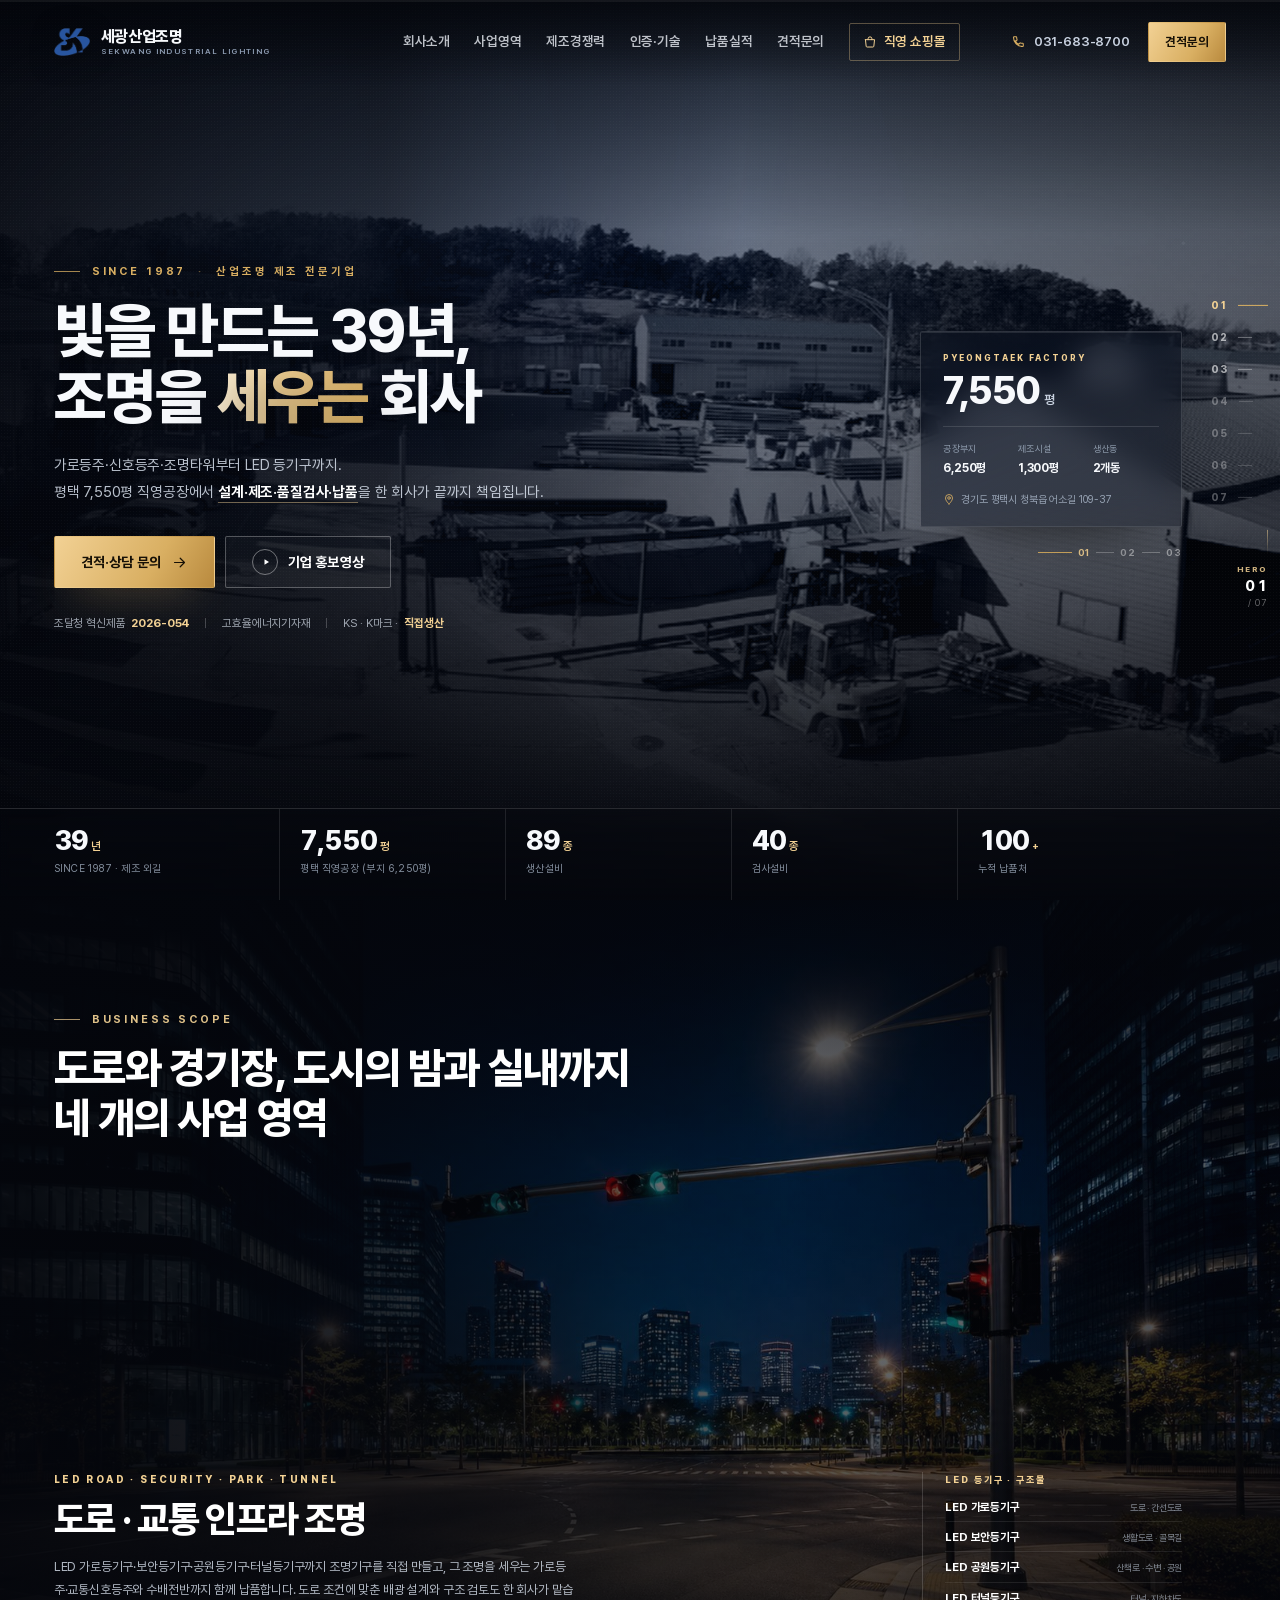
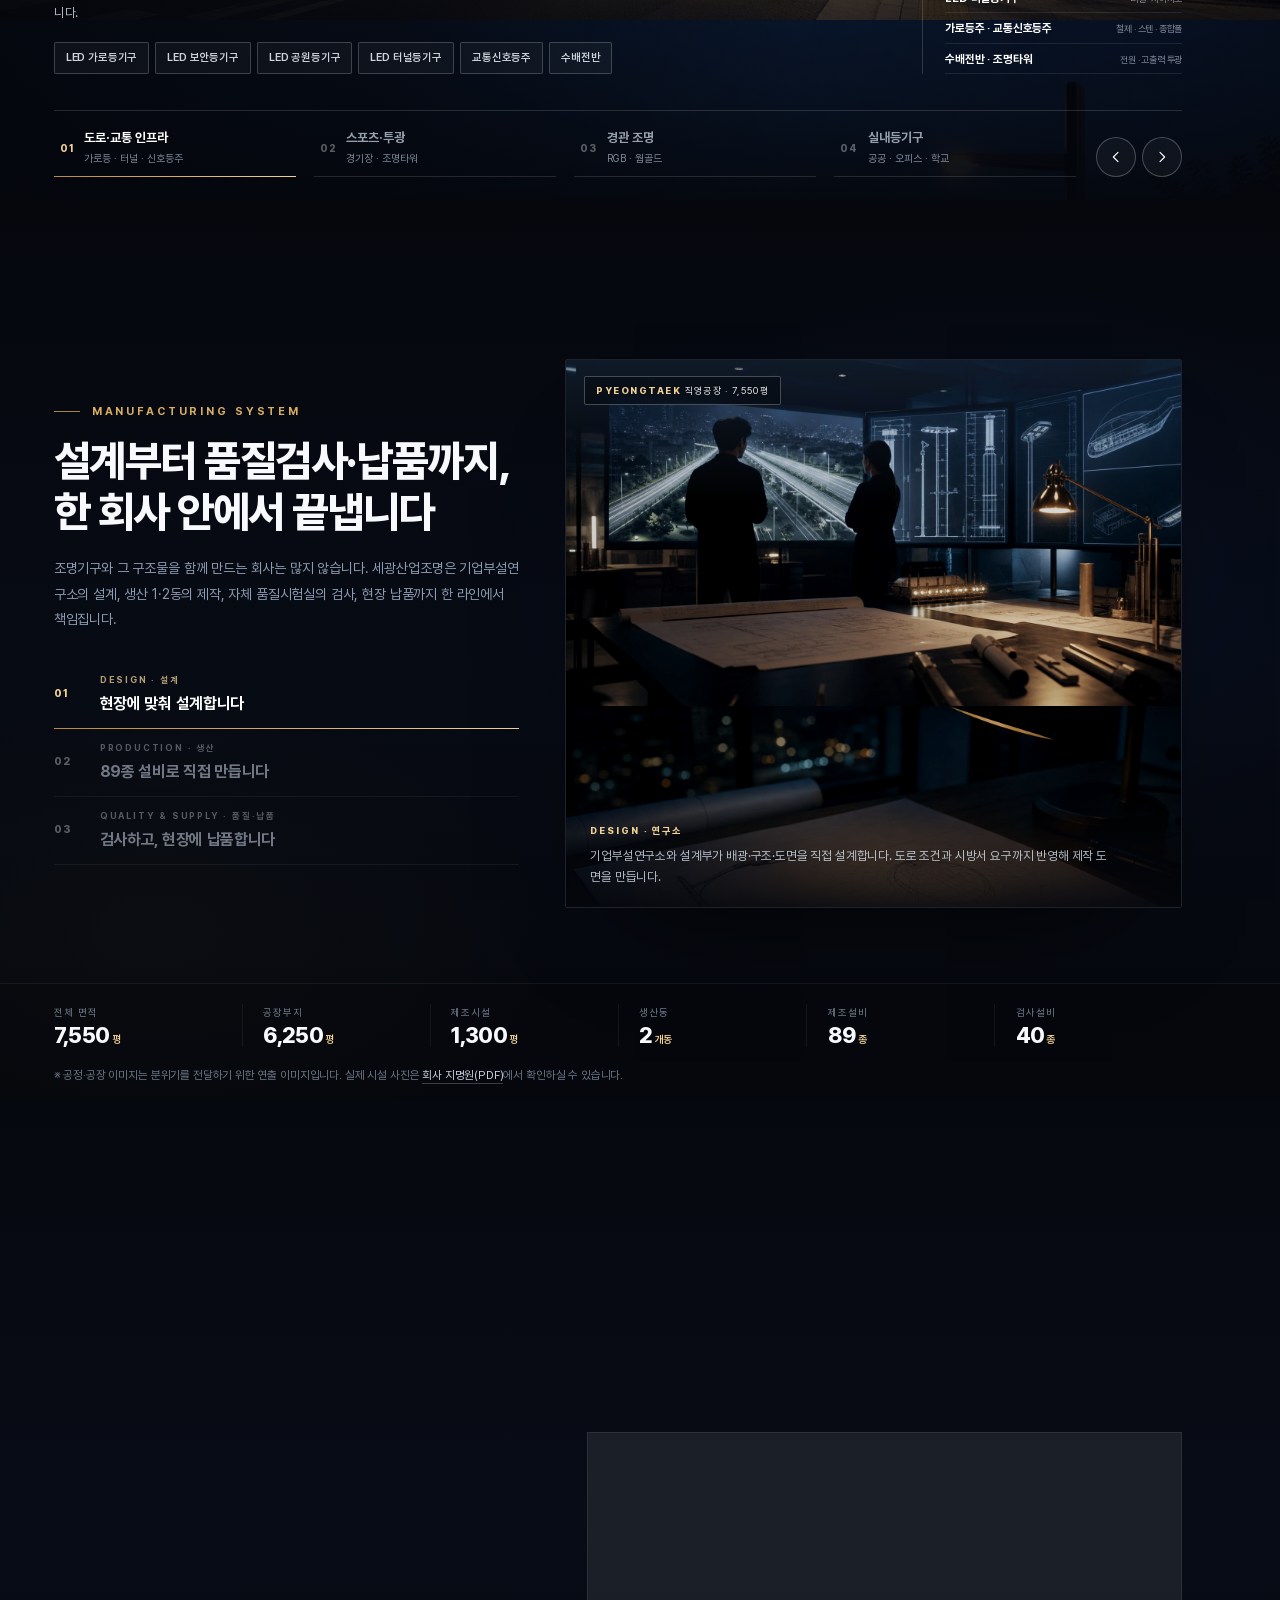
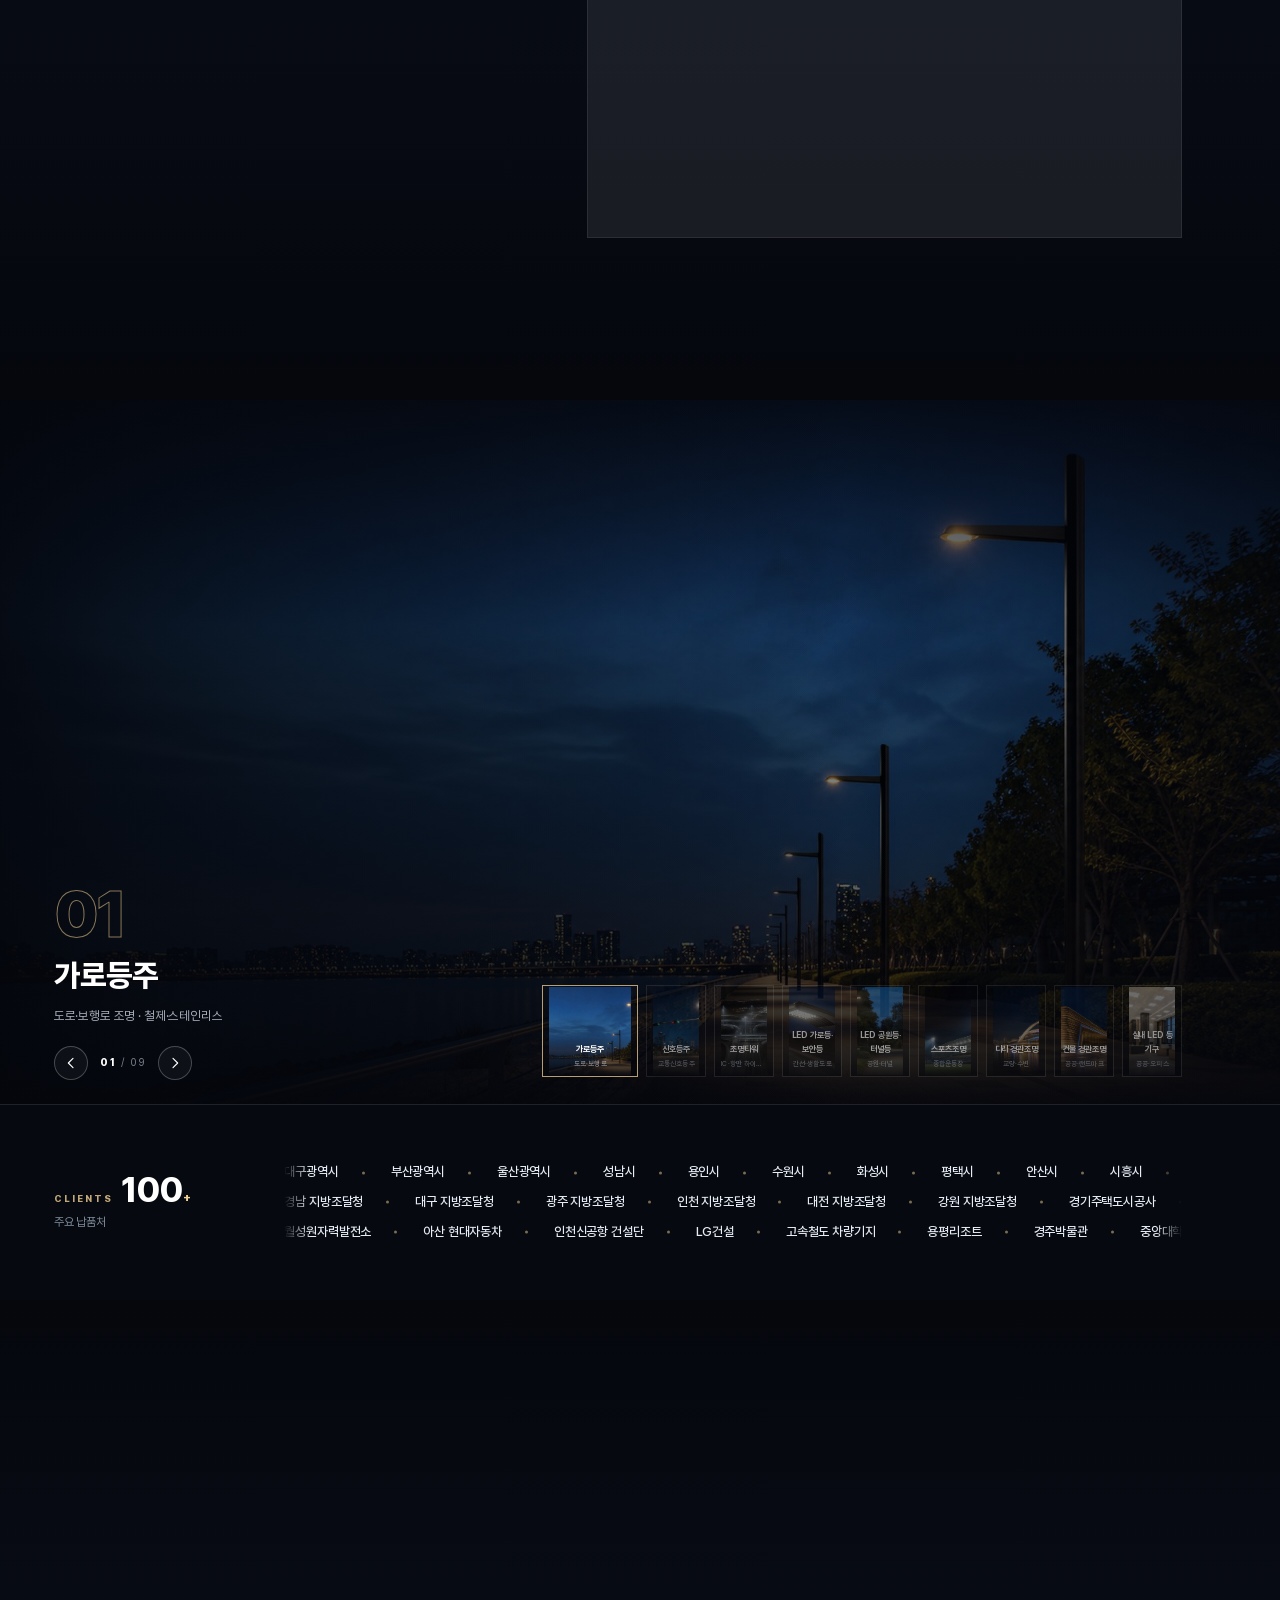
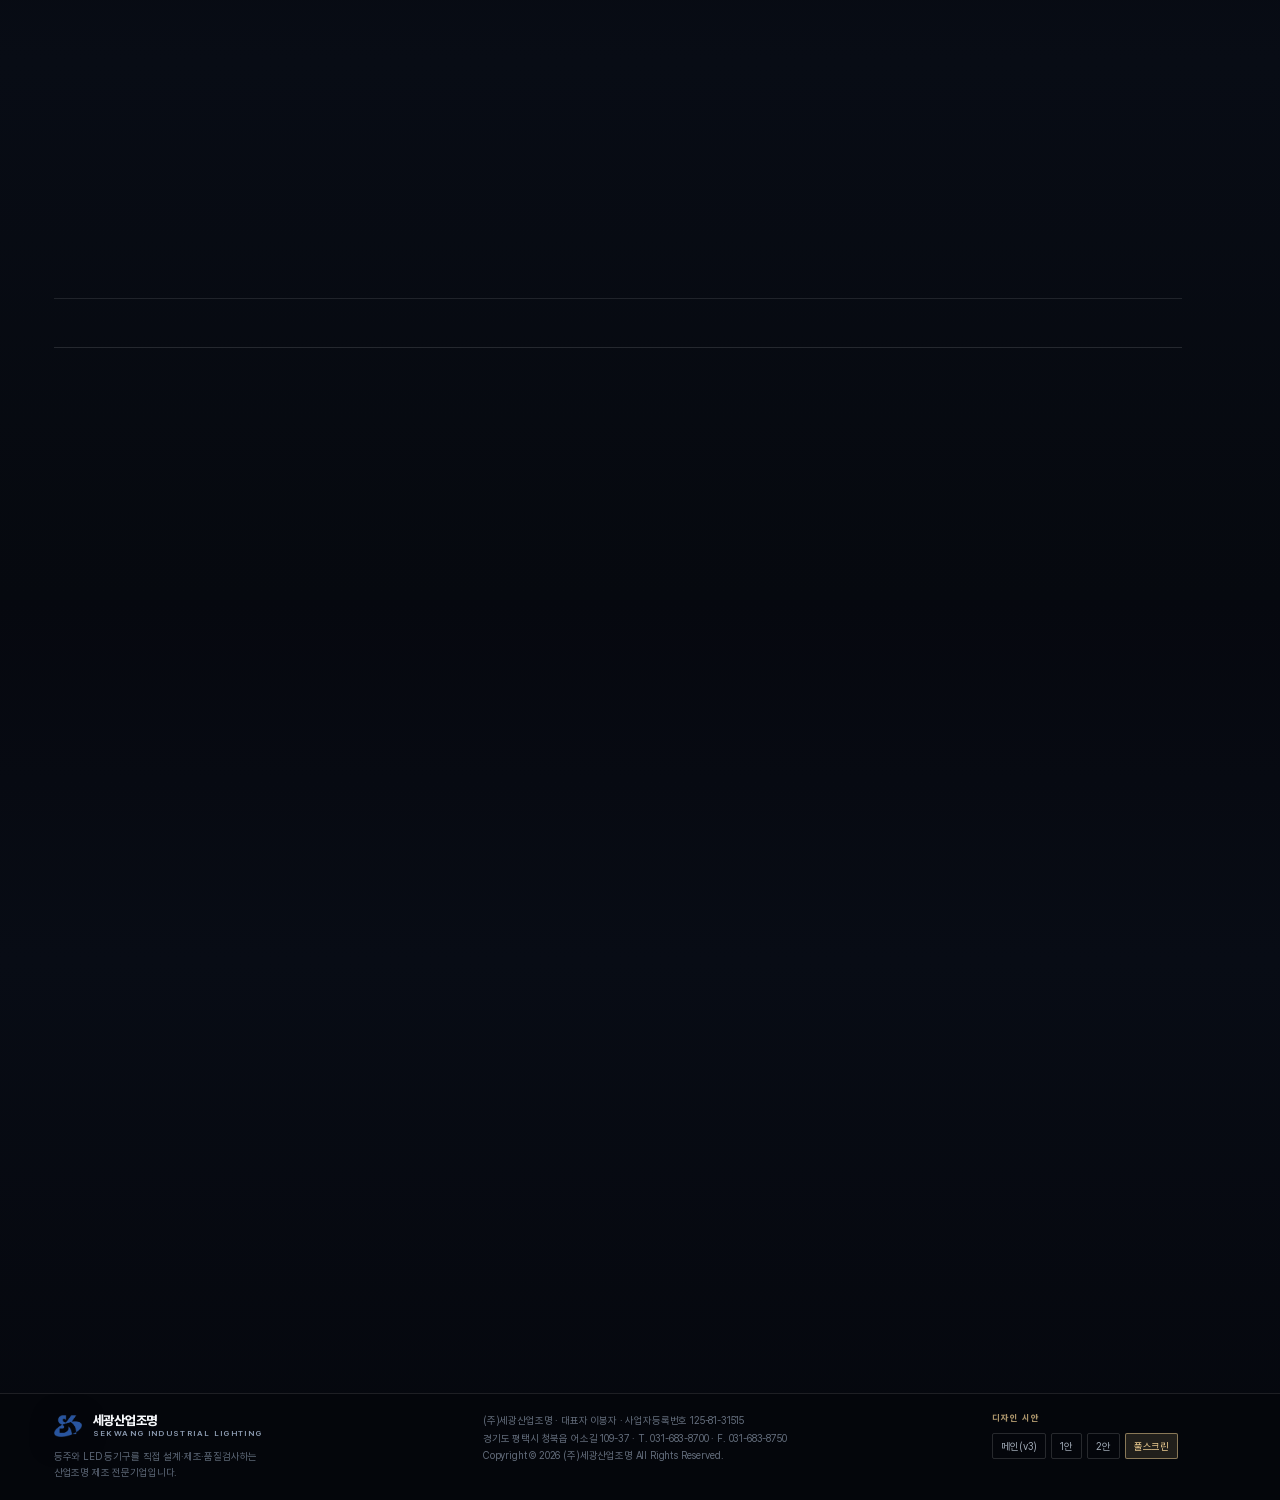
==== commit aac0a263: "납품실적에 LED 가로등·보안등·공원등·터널등기구·실내 LED 등기구 3개 카드 추가(9개 테마) · 모바일 사업영역 LED 등기구·구조물 표 노출 복구 · PC는 풀스크린(ful" ====
--- a/index.html
+++ b/index.html
@@ -3,6 +3,10 @@
 <head>
 <meta charset="utf-8">
 <meta name="viewport" content="width=device-width, initial-scale=1">
+<script>
+/* PC(1024px 이상)에서는 풀스크린 버전(full.html)으로 바로 전환 — 모바일은 이 화면 유지 */
+(function(){try{var w=document.documentElement.clientWidth||window.innerWidth;if(w>=1024&&location.search.indexOf("mode=mobile")<0){location.replace("./full.html"+location.search+location.hash);}}catch(e){}})();
+</script>
 <title>(주)세광산업조명 | 39년 산업조명 제조 전문기업 · 설계·제조·품질검사·납품 일괄</title>
 <meta name="description" content="1987년 설립. 경기도 평택 7,550평 직영공장에서 가로등주·신호등주·조명타워와 LED 등기구를 직접 설계·제조·품질검사·납품하는 산업조명 제조 전문기업 (주)세광산업조명. 조달청 혁신제품(2026-054), 고효율에너지기자재, KS·K마크·직접생산 인증.">
 <meta name="keywords" content="세광산업조명, 산업조명 제조기업, LED 조명 제조, 가로등주 제조, 조명타워, 신호등주, 수배전반, 혁신제품, 조달청, 고효율에너지기자재, 평택 조명공장">
@@ -17,7 +21,7 @@
 <link rel="preload" as="image" href="assets/facility/factory-panorama.jpg">
 <link rel="stylesheet" href="styles.css">
 <link rel="stylesheet" href="v2-styles.css">
-<link rel="stylesheet" href="v3-styles.css?v=9">
+<link rel="stylesheet" href="v3-styles.css?v=10">
 <script type="application/ld+json">
 {
   "@context": "https://schema.org",
@@ -613,10 +617,10 @@
   <div class="wrap">
     <header class="sec__head">
       <p class="eyebrow" data-reveal>PROJECT &amp; REFERENCE</p>
-      <h2 data-reveal data-delay="1">도로에서 경기장, 수변까지<br class="pc"> 현장에서 빛이 되는 순간</h2>
+      <h2 data-reveal data-delay="1">도로에서 경기장, 수변과 실내까지<br class="pc"> 현장에서 빛이 되는 순간</h2>
       <p class="sec__desc" data-reveal data-delay="2">
-        가로등주와 신호등주, 조명타워, 스포츠 투광, 교량과 건축물 경관조명까지.
-        지자체 도로와 공공기관, 산업 플랜트에서 쌓아온 여섯 가지 현장입니다.
+        가로등주·신호등주·조명타워부터 LED 가로등·보안등·공원등·터널등기구, 스포츠·경관·실내 LED 등기구까지.
+        지자체 도로와 공공기관, 산업 플랜트에서 쌓아온 아홉 가지 현장과 조명기구입니다.
       </p>
     </header>
 
@@ -651,12 +655,32 @@
         <span class="gal__cap">고속도로 IC · 항만·광장 하이마스트</span>
       </article>
 
-      <article class="rgal__item" data-reveal data-full="assets/img/v3_sports_stadium.jpg">
+      <article class="rgal__item" data-reveal data-delay="1" data-full="assets/img/v3_led_street.jpg">
+        <div class="mox" data-mox data-interval="5600" data-delay="600" data-dots>
+          <figure class="mox__i is-on"><img src="assets/img/v3_led_street.jpg" alt="간선도로를 밝히는 고효율 LED 가로등기구 헤드 클로즈업" loading="lazy"></figure>
+          <figure class="mox__i"><img src="assets/img/v3_led_alley.jpg" alt="주택가 생활도로를 밝히는 LED 보안등기구" loading="lazy"></figure>
+        </div>
+        <span class="rgal__no">04</span>
+        <h3 class="rgal__t">LED 가로등·보안등기구</h3>
+        <span class="gal__cap">간선·생활도로 · 고효율 LED 등기구</span>
+      </article>
+
+      <article class="rgal__item" data-reveal data-delay="2" data-full="assets/img/v3_led_park.jpg">
+        <div class="mox" data-mox data-interval="6000" data-delay="1400" data-dots>
+          <figure class="mox__i is-on"><img src="assets/img/v3_led_park.jpg" alt="공원 산책로를 밝히는 LED 공원등기구" loading="lazy"></figure>
+          <figure class="mox__i"><img src="assets/img/v2_tunnel.jpg" alt="균일한 조도로 이어지는 고효율 LED 터널등기구" loading="lazy"></figure>
+        </div>
+        <span class="rgal__no">05</span>
+        <h3 class="rgal__t">LED 공원등·터널등기구</h3>
+        <span class="gal__cap">공원·산책로 · 터널·지하차도</span>
+      </article>
+
+      <article class="rgal__item" data-reveal data-delay="0" data-full="assets/img/v3_sports_stadium.jpg">
         <div class="mox" data-mox data-interval="6000" data-delay="2400" data-dots>
           <figure class="mox__i is-on"><img src="assets/img/v2_sports_park.jpg" alt="종합스포츠타운 육상 트랙과 경기장 조명" loading="lazy"></figure>
           <figure class="mox__i"><img src="assets/img/v3_sports_stadium.jpg" alt="조명타워로 환하게 밝힌 대형 축구장 스타디움" loading="lazy"></figure>
         </div>
-        <span class="rgal__no">04</span>
+        <span class="rgal__no">06</span>
         <h3 class="rgal__t">스포츠조명</h3>
         <span class="gal__cap">종합운동장 · 스포츠 투광</span>
       </article>
@@ -666,7 +690,7 @@
           <figure class="mox__i is-on"><img src="assets/img/v2_landscape_rgb.jpg" alt="RGB 컬러 연출로 물든 교량 경관조명 야경" loading="lazy"></figure>
           <figure class="mox__i"><img src="assets/img/v2_landscape_warm.jpg" alt="따뜻한 웜골드 톤으로 빛나는 수변 교량 경관조명" loading="lazy"></figure>
         </div>
-        <span class="rgal__no">05</span>
+        <span class="rgal__no">07</span>
         <h3 class="rgal__t">다리 경관조명</h3>
         <span class="gal__cap">교량 · 수변 · RGB &amp; 웜골드</span>
       </article>
@@ -676,9 +700,19 @@
           <figure class="mox__i is-on"><img src="assets/img/v3_building.jpg" alt="웜골드 라인과 블루 라인이 흐르는 공공건축물 외벽 경관조명" loading="lazy"></figure>
           <figure class="mox__i"><img src="assets/img/v3_building_b.jpg" alt="컬럼 업라이트와 루프 라인으로 연출한 시빅 랜드마크 경관조명" loading="lazy"></figure>
         </div>
-        <span class="rgal__no">06</span>
+        <span class="rgal__no">08</span>
         <h3 class="rgal__t">건물 경관조명</h3>
         <span class="gal__cap">공공·랜드마크 건축 외벽</span>
+      </article>
+
+      <article class="rgal__item" data-reveal data-delay="2" data-full="assets/img/v3_indoor_panel.jpg">
+        <div class="mox" data-mox data-interval="6800" data-delay="2600" data-dots>
+          <figure class="mox__i is-on"><img src="assets/img/v3_indoor_panel.jpg" alt="LED 평판등과 라인조명으로 환하게 밝힌 공공청사 실내" loading="lazy"></figure>
+          <figure class="mox__i"><img src="assets/img/v3_indoor_hall.jpg" alt="LED 다운라이트와 간접조명으로 연출한 실내 다목적 홀" loading="lazy"></figure>
+        </div>
+        <span class="rgal__no">09</span>
+        <h3 class="rgal__t">실내 LED 등기구</h3>
+        <span class="gal__cap">공공청사 · 오피스 · 학교 · 주차장</span>
       </article>
     </div>
 
--- a/v3-styles.css
+++ b/v3-styles.css
@@ -113,8 +113,17 @@
 body.v3 .vbiz__card:hover .vbiz__bg .mox__i img{filter:saturate(1.2) brightness(1.16) contrast(1.07)}
 body.v3 .vbiz__card--road .vbiz__bg img{object-position:50% 62%}
 body.v3 .vbiz__card--sports .vbiz__bg .mox__i img{object-position:70% 50%}
-body.v3 .vbiz__card--indoor .vbiz__bg .mox__i img{object-position:50% 46%}
+body.v3 .vbiz__card--indoor .vbiz__bg .mox__i img{object-position:40% 76%}
 body.v3 .vbiz__glow{background:radial-gradient(300px 260px at var(--mx,50%) var(--my,32%),rgba(var(--accent),.2),transparent 72%)}
+body.v3 .vbiz__card--indoor .vbiz__shade{
+  background:linear-gradient(to top,
+    rgba(6,10,19,.95) 0%,
+    rgba(6,10,19,.9) 20%,
+    rgba(6,10,19,.7) 36%,
+    rgba(6,10,19,.42) 50%,
+    rgba(6,10,19,.14) 62%,
+    rgba(6,10,19,0) 72%);
+}
 
 /* 사진 전체를 덮던 스크림 제거 → 아래에서 위로만 옅어지는 그라데이션 */
 body.v3 .vbiz__shade{
@@ -145,7 +154,7 @@
 
 /* 와이드 카드 내부 2단 구성 */
 .vbiz__body--wide{display:flex;flex-direction:column;height:100%}
-.vbiz__cols{display:grid;grid-template-columns:minmax(0,1.16fr) minmax(240px,.54fr);gap:24px;align-items:end;margin-top:auto}
+.vbiz__cols{display:grid;grid-template-columns:minmax(0,1fr) minmax(300px,.6fr);gap:24px;align-items:end;margin-top:auto}
 .vbiz__cols .vbiz__txt{margin-top:0}
 body.v3 .vbiz__incl{
   align-self:end;padding:0;border:0;border-radius:0;background:none;
@@ -154,17 +163,20 @@
 }
 .vbiz__incl-k{font-size:9.5px;font-weight:800;letter-spacing:.2em;color:var(--gold-300);text-transform:uppercase;text-shadow:0 1px 14px rgba(0,0,0,.9)}
 .vbiz__incl ul{margin-top:8px;display:grid}
-.vbiz__incl li{display:flex;align-items:baseline;justify-content:space-between;gap:10px;padding:6px 0;border-top:1px solid rgba(255,255,255,.24);font-size:11.5px;line-height:1.45}
+.vbiz__incl li{display:flex;flex-wrap:wrap;align-items:baseline;justify-content:space-between;gap:2px 10px;padding:6px 0;border-top:1px solid rgba(255,255,255,.24);font-size:11.5px;line-height:1.4}
 .vbiz__incl li:first-child{border-top:1px solid rgba(255,255,255,.24)}
-.vbiz__incl b{color:#fff;font-weight:700}
-.vbiz__incl span{color:rgba(224,232,244,.92);font-size:11.5px;text-align:right;line-height:1.45}
+.vbiz__incl b{color:#fff;font-weight:700;min-width:0}
+.vbiz__incl span{color:rgba(224,232,244,.92);font-size:11px;text-align:right;line-height:1.4;max-width:58%;white-space:normal}
 .vbiz__card--road h3{font-size:clamp(23px,2.6vw,32px)}
 .vbiz__card--road p{max-width:540px;font-size:14px}
 
 @media(max-width:1040px){
   body.v3 .vbiz__card--road{min-height:520px}
-  .vbiz__cols{grid-template-columns:1fr;gap:14px;align-items:stretch}
-  .vbiz__incl{display:none}
+  .vbiz__cols{grid-template-columns:1fr;gap:16px;align-items:stretch}
+  body.v3 .vbiz__incl{
+    display:block;align-self:stretch;margin-top:2px;padding-top:12px;
+    border-top:1px solid rgba(255,255,255,.24);
+  }
 }
 @media(max-width:820px){
   .vbiz.vbiz--3{grid-template-columns:1fr;gap:16px}
@@ -176,11 +188,16 @@
   body.v3 .vbiz__card .vbiz__tags{margin-top:14px;gap:6px}
   body.v3 .vbiz__card .vbiz__tags li{font-size:11px;padding:4px 9px}
   body.v3 .vbiz__kicker{font-size:8.5px;letter-spacing:.14em}
+  body.v3 .vbiz__incl{padding-top:10px}
+  .vbiz__incl-k{font-size:9px;letter-spacing:.18em}
+  .vbiz__incl ul{margin-top:6px}
+  .vbiz__incl li{font-size:11px;padding:5px 0;gap:1px 8px}
+  .vbiz__incl span{font-size:10.5px;max-width:54%}
   body.v3 .vbiz__card .vbiz__bg .mox__i img{object-position:50% 50%}
   body.v3 .vbiz__card.vbiz__card--road .vbiz__bg .mox__i img{object-position:62% 50%}
   body.v3 .vbiz__card.vbiz__card--land .vbiz__bg .mox__i img{object-position:70% 50%}
   body.v3 .vbiz__card.vbiz__card--sports .vbiz__bg .mox__i img{object-position:78% 50%}
-  body.v3 .vbiz__card.vbiz__card--indoor .vbiz__bg .mox__i img{object-position:50% 46%}
+  body.v3 .vbiz__card.vbiz__card--indoor .vbiz__bg .mox__i img{object-position:40% 72%}
 }
 @media(max-width:520px){
   body.v3 .vbiz__card{min-height:470px}
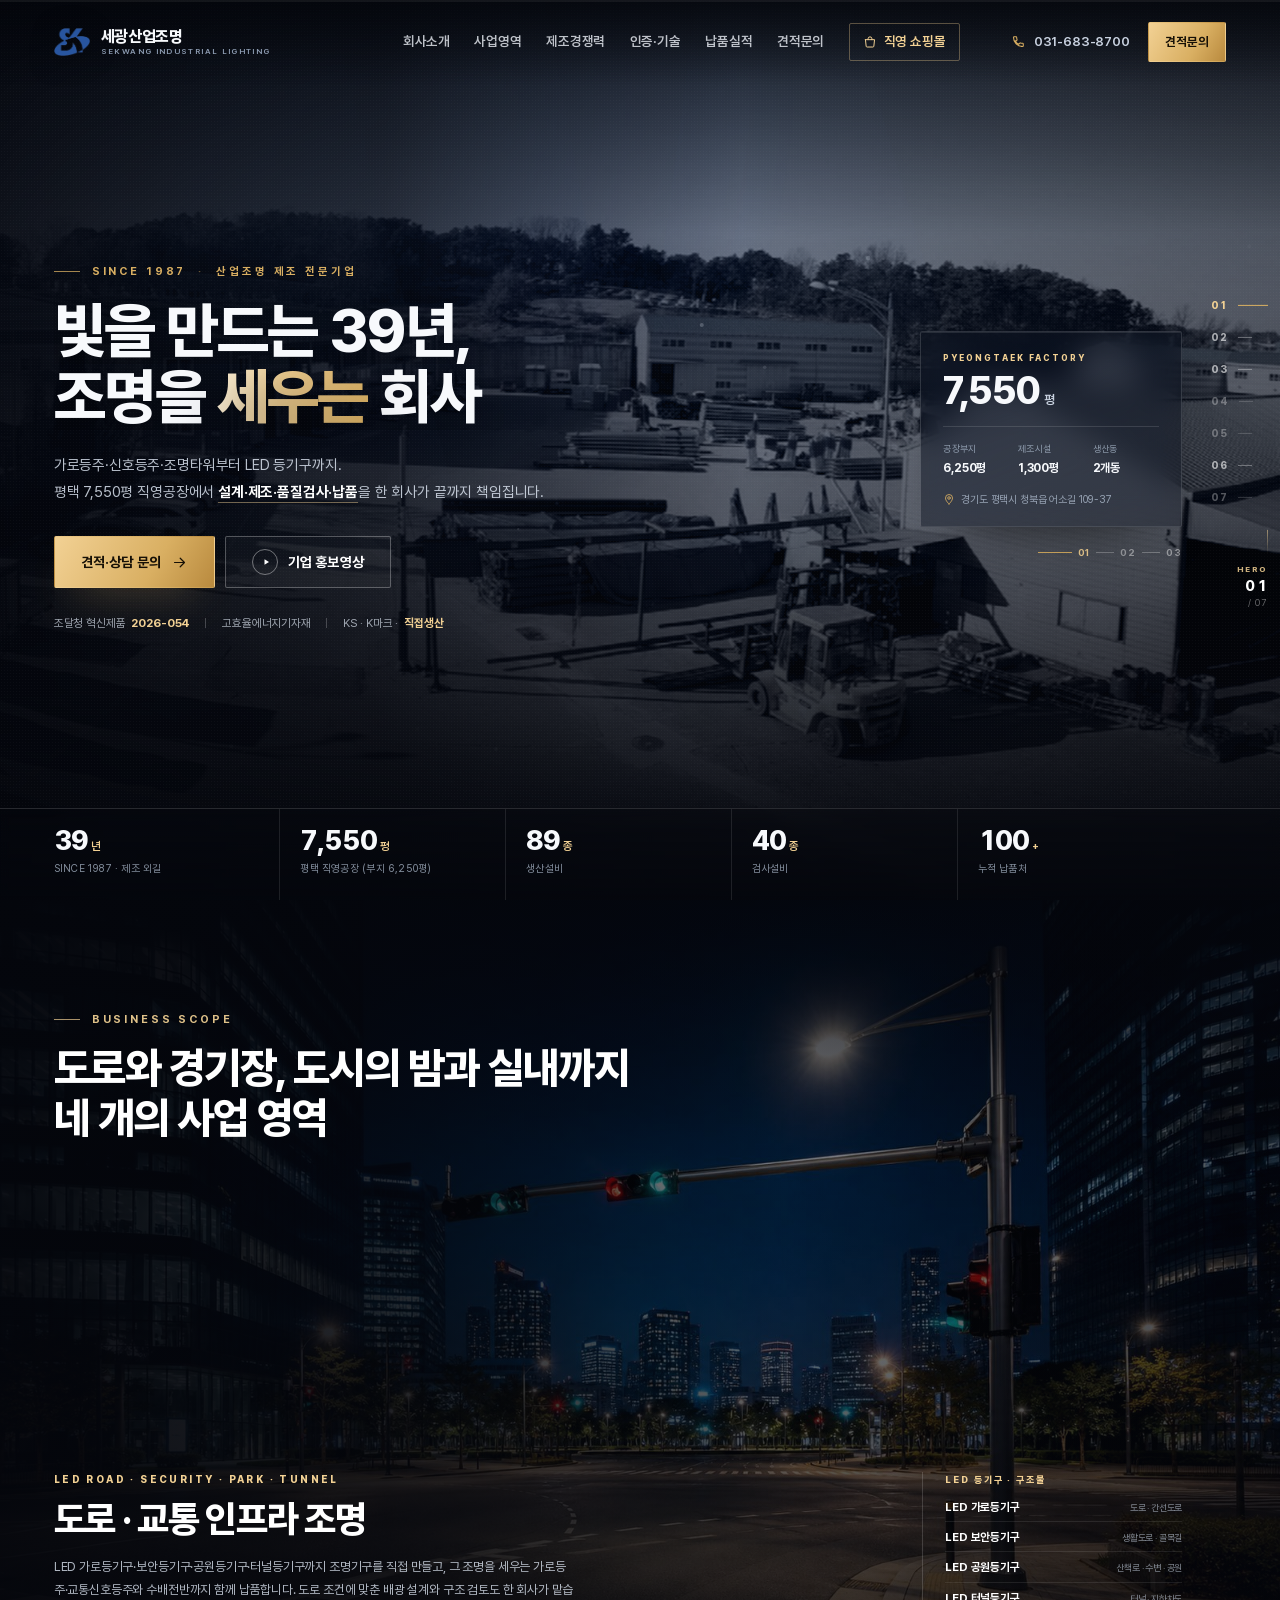
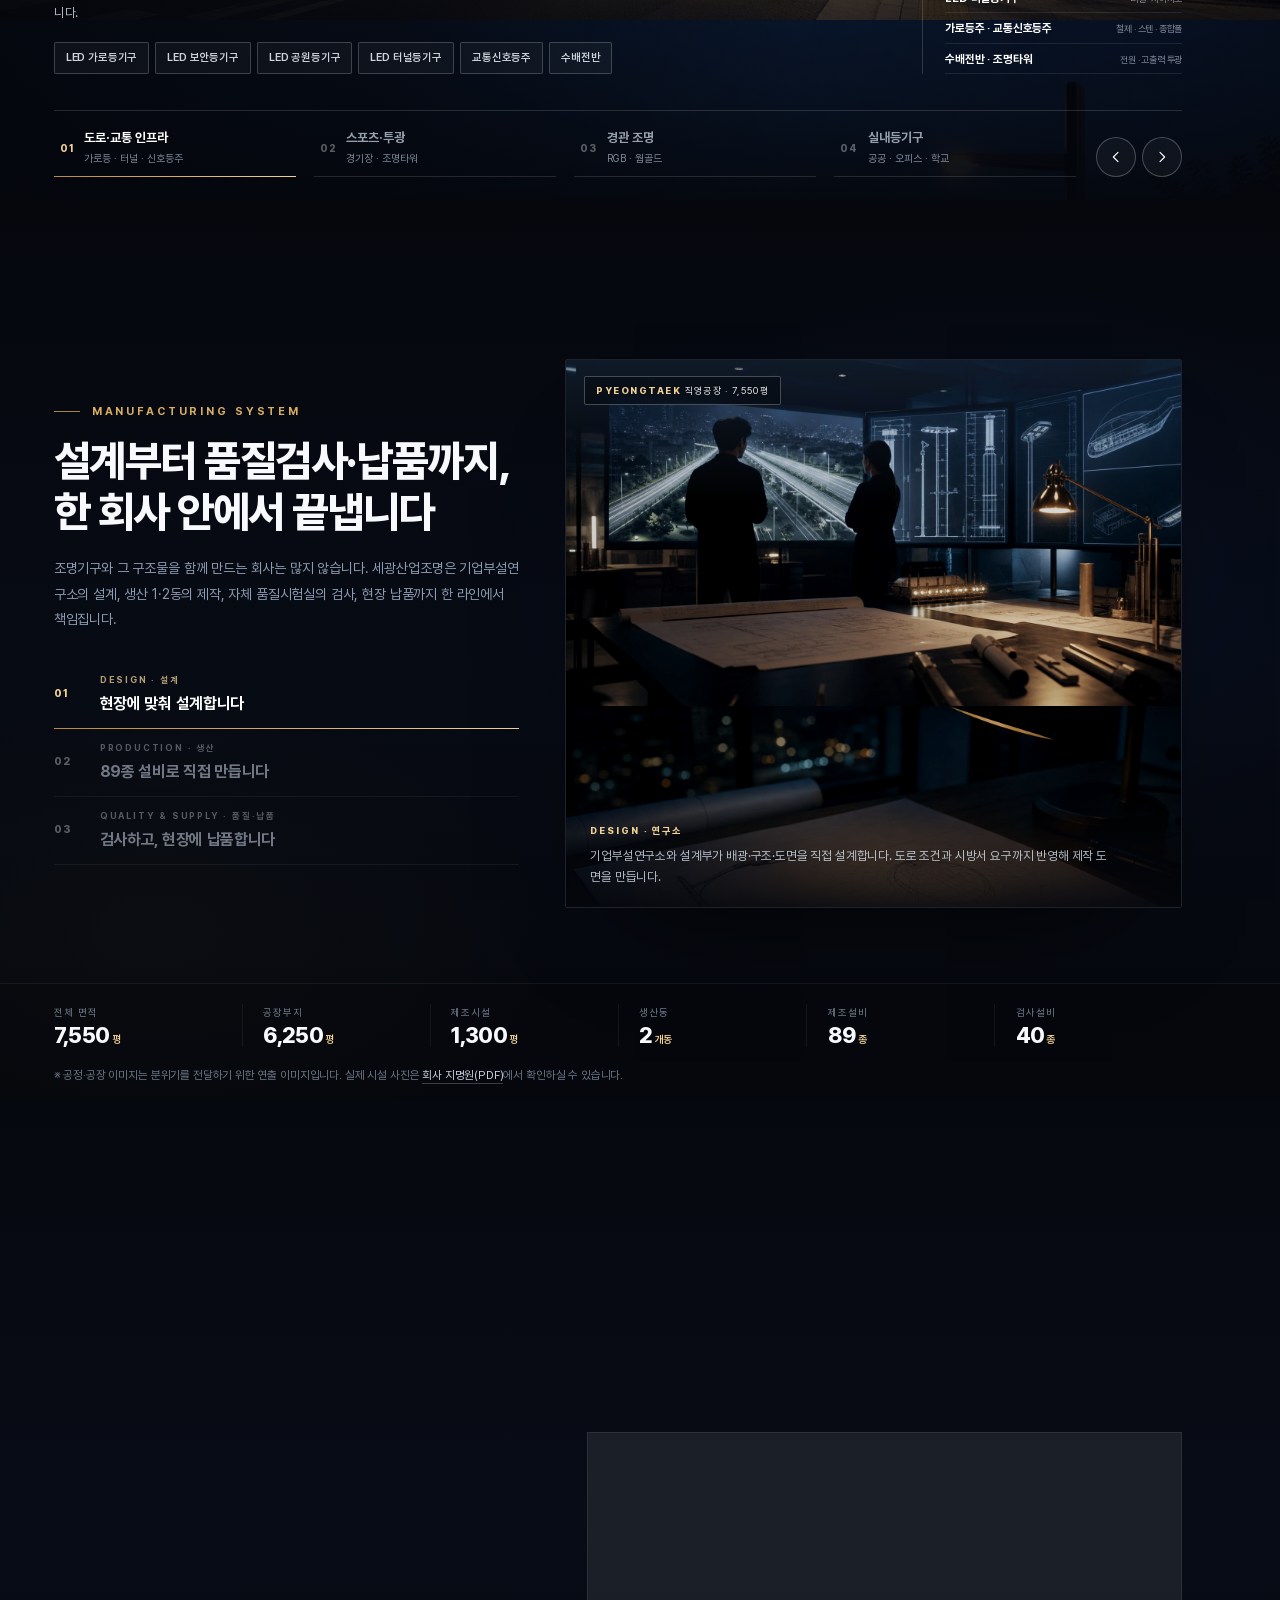
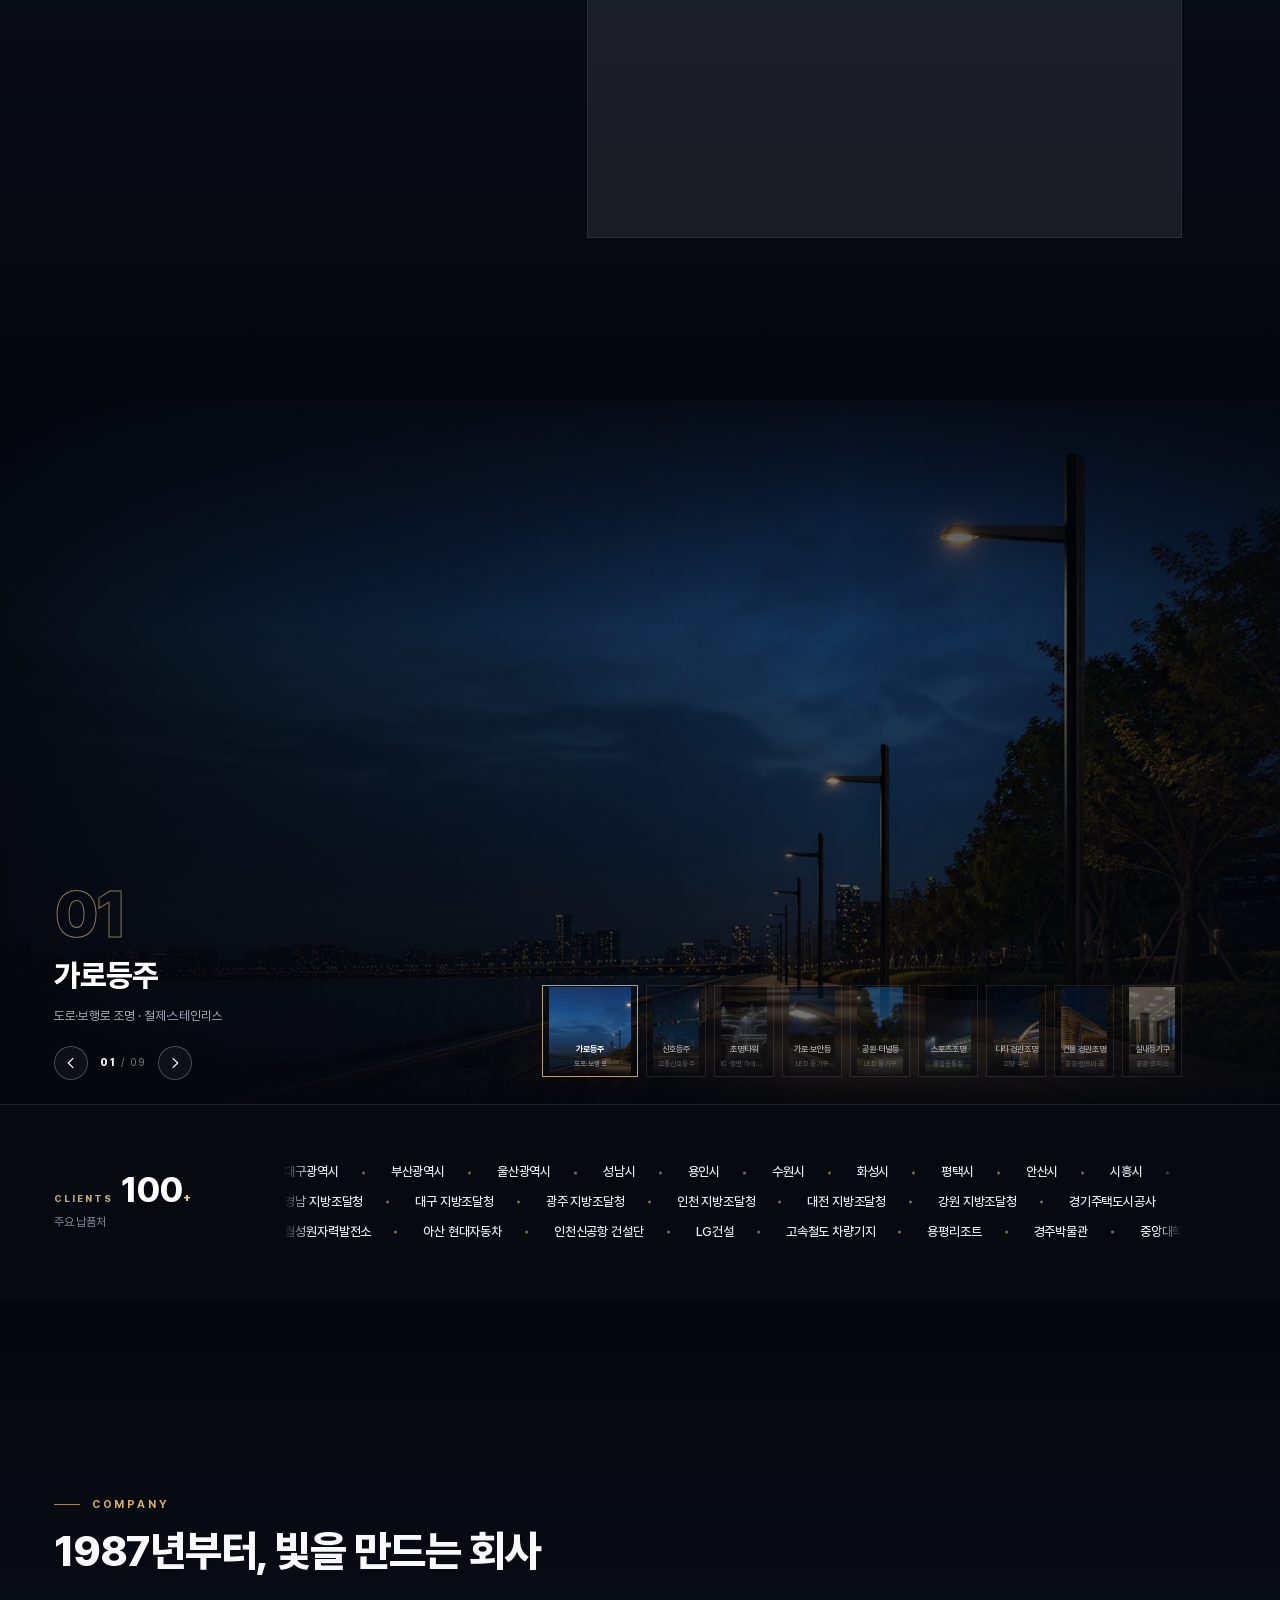
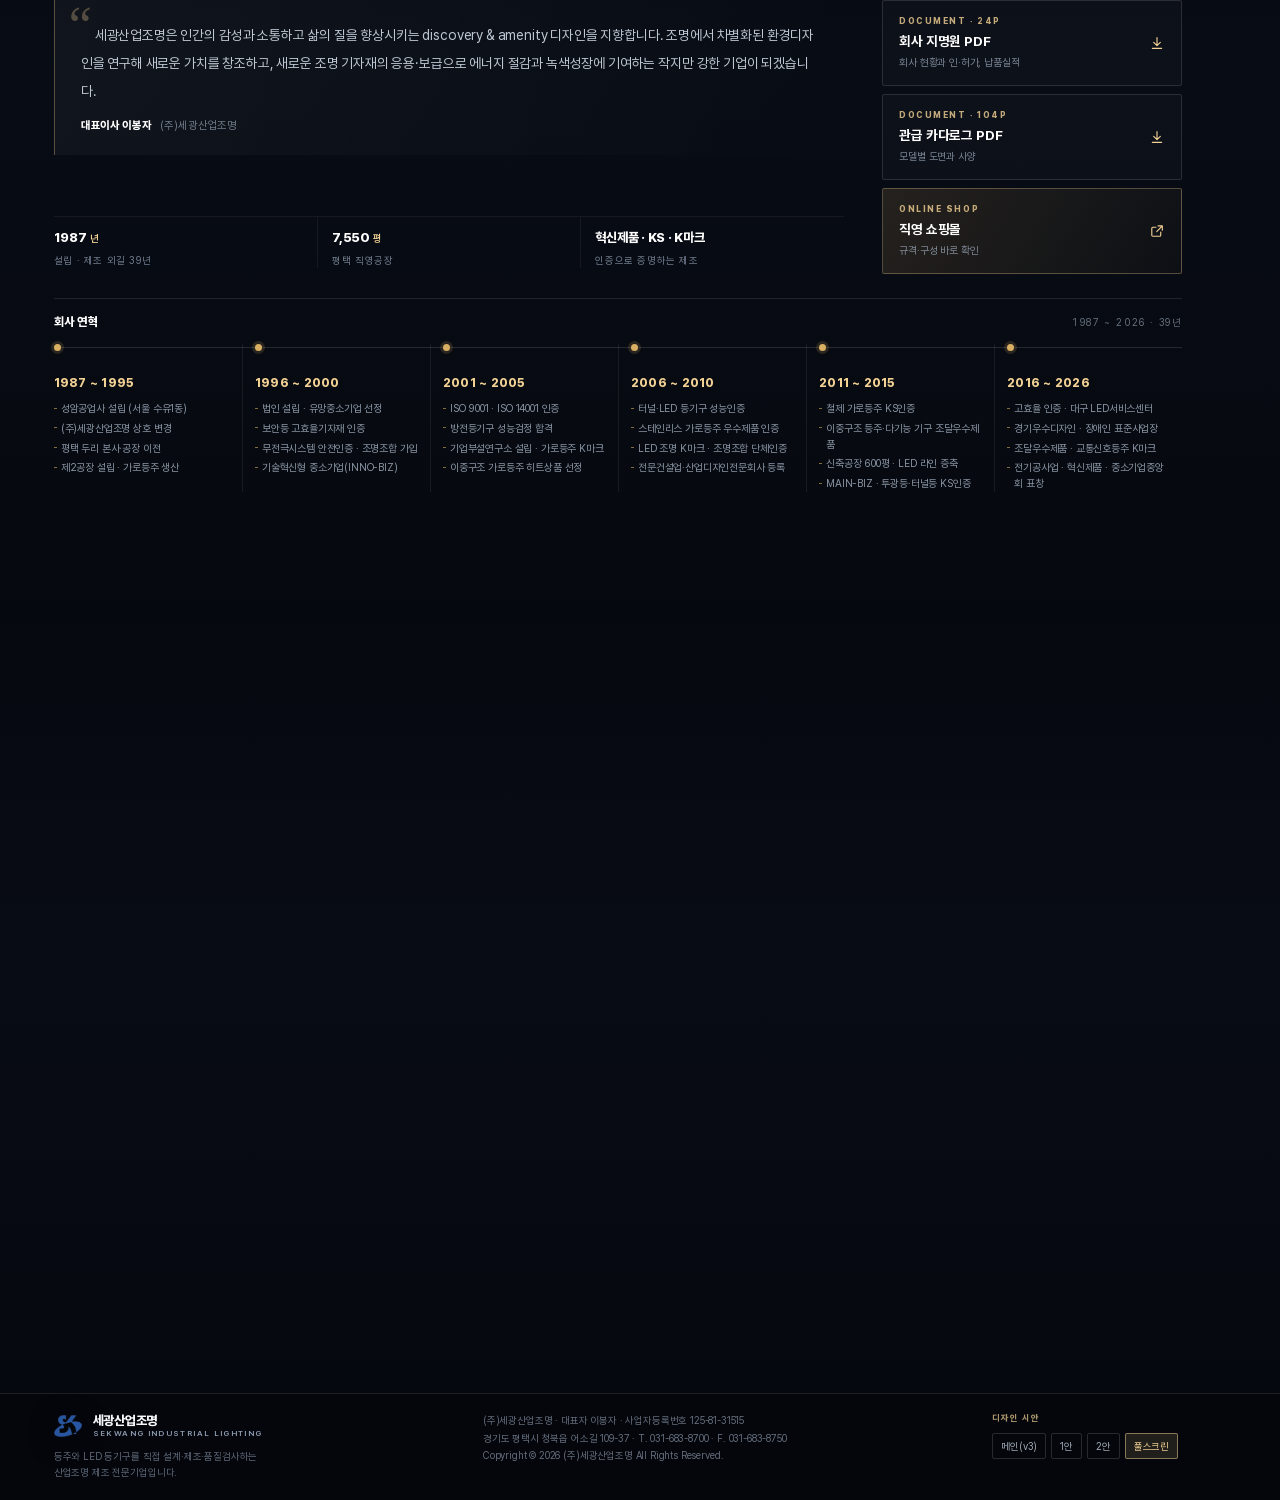
==== commit bf626017: "모바일 01 도로·교통 카드 원복 — LED 등기구·구조물 표 모바일 숨김·카드 높이/여백 복구 · 납품실적 9개 카드는 유지 · 자산 버전 v11" ====
--- a/index.html
+++ b/index.html
@@ -21,7 +21,7 @@
 <link rel="preload" as="image" href="assets/facility/factory-panorama.jpg">
 <link rel="stylesheet" href="styles.css">
 <link rel="stylesheet" href="v2-styles.css">
-<link rel="stylesheet" href="v3-styles.css?v=10">
+<link rel="stylesheet" href="v3-styles.css?v=11">
 <script type="application/ld+json">
 {
   "@context": "https://schema.org",
--- a/v3-styles.css
+++ b/v3-styles.css
@@ -172,11 +172,8 @@
 
 @media(max-width:1040px){
   body.v3 .vbiz__card--road{min-height:520px}
-  .vbiz__cols{grid-template-columns:1fr;gap:16px;align-items:stretch}
-  body.v3 .vbiz__incl{
-    display:block;align-self:stretch;margin-top:2px;padding-top:12px;
-    border-top:1px solid rgba(255,255,255,.24);
-  }
+  .vbiz__cols{grid-template-columns:1fr;gap:14px;align-items:stretch}
+  .vbiz__incl{display:none}
 }
 @media(max-width:820px){
   .vbiz.vbiz--3{grid-template-columns:1fr;gap:16px}
@@ -188,11 +185,6 @@
   body.v3 .vbiz__card .vbiz__tags{margin-top:14px;gap:6px}
   body.v3 .vbiz__card .vbiz__tags li{font-size:11px;padding:4px 9px}
   body.v3 .vbiz__kicker{font-size:8.5px;letter-spacing:.14em}
-  body.v3 .vbiz__incl{padding-top:10px}
-  .vbiz__incl-k{font-size:9px;letter-spacing:.18em}
-  .vbiz__incl ul{margin-top:6px}
-  .vbiz__incl li{font-size:11px;padding:5px 0;gap:1px 8px}
-  .vbiz__incl span{font-size:10.5px;max-width:54%}
   body.v3 .vbiz__card .vbiz__bg .mox__i img{object-position:50% 50%}
   body.v3 .vbiz__card.vbiz__card--road .vbiz__bg .mox__i img{object-position:62% 50%}
   body.v3 .vbiz__card.vbiz__card--land .vbiz__bg .mox__i img{object-position:70% 50%}
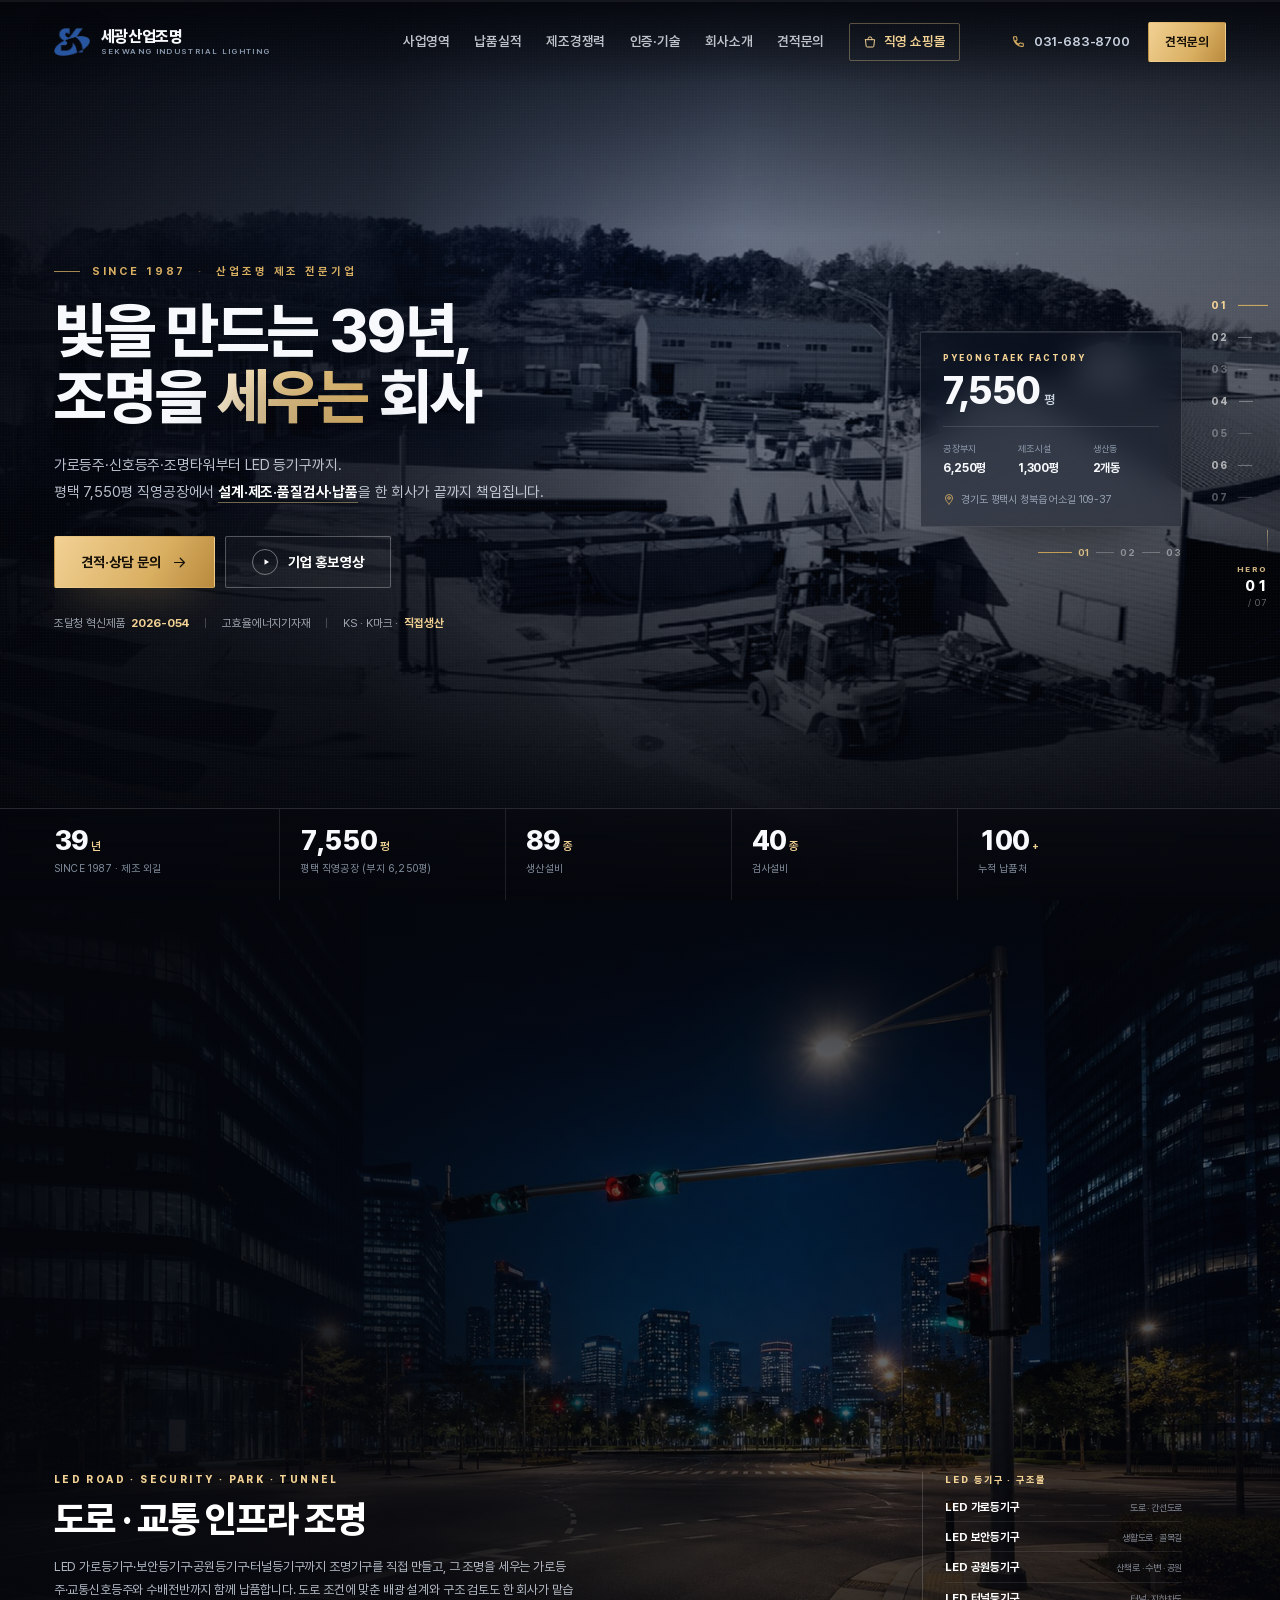
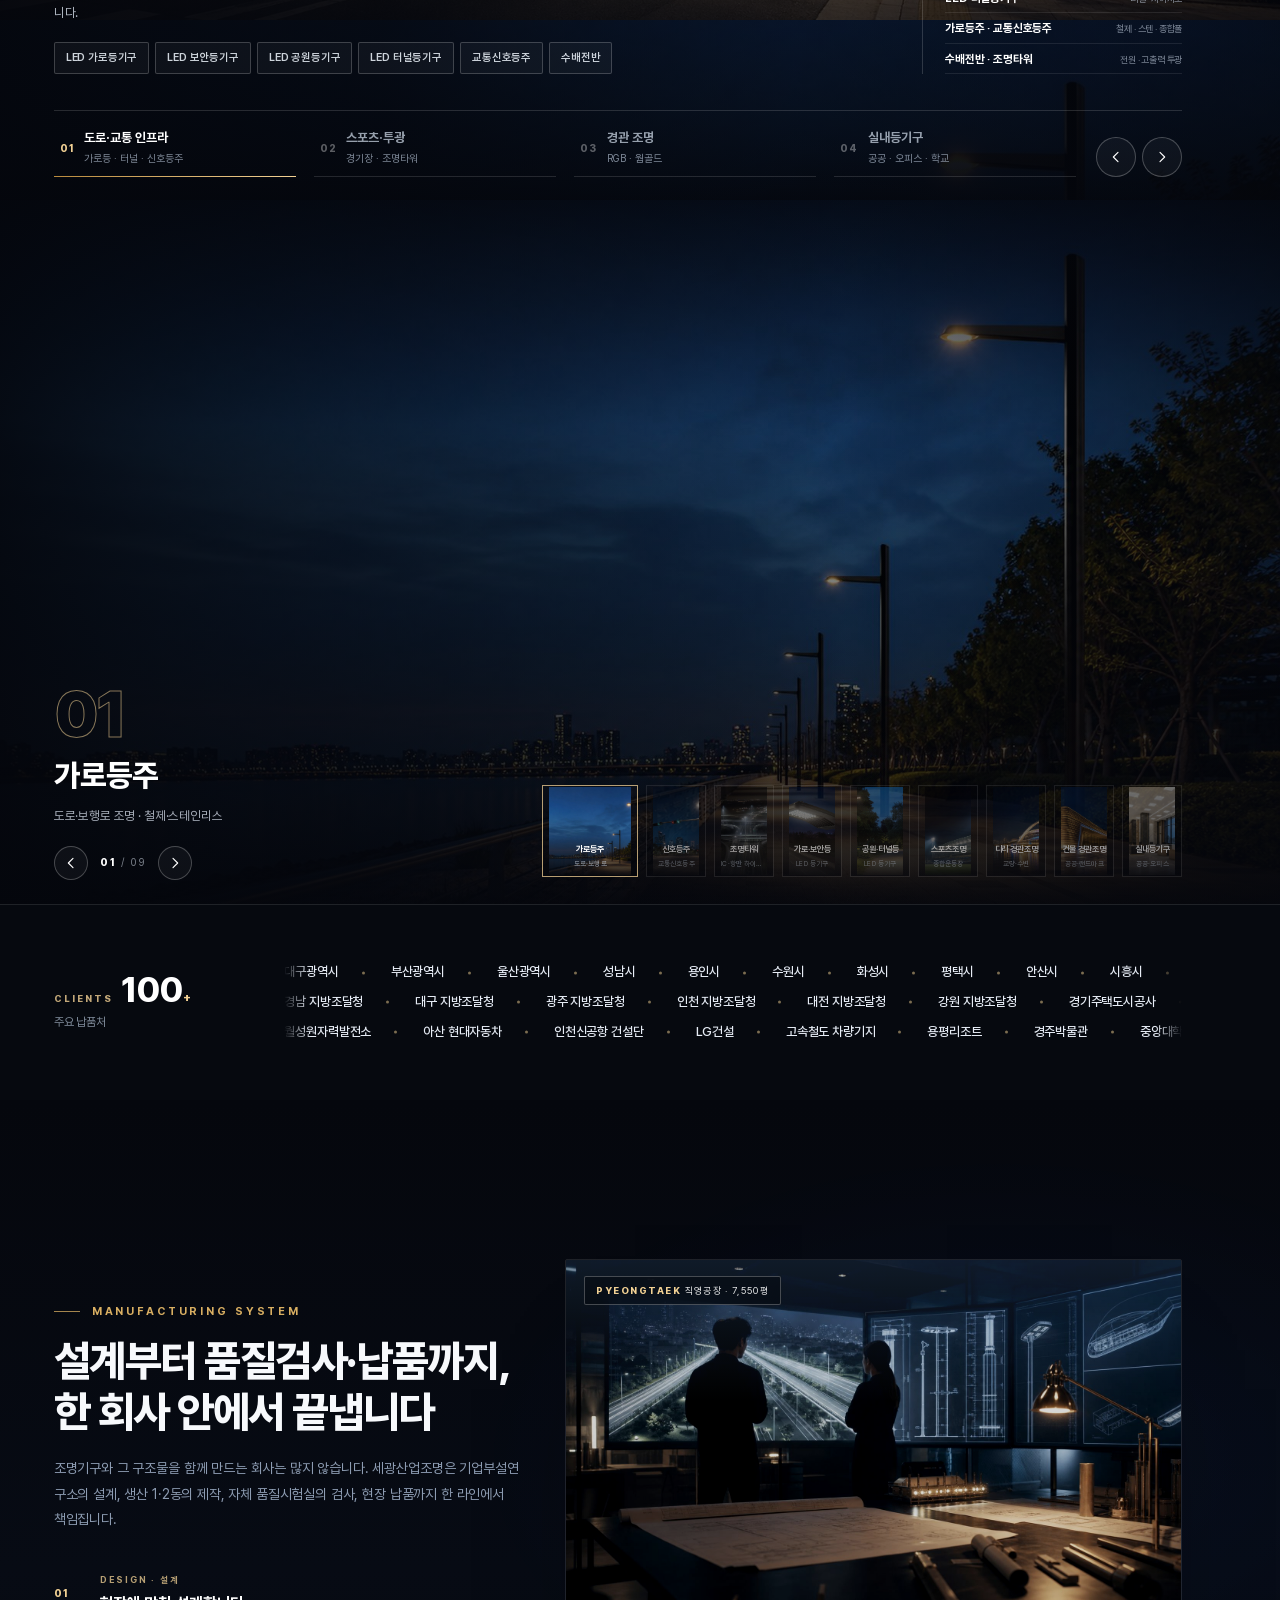
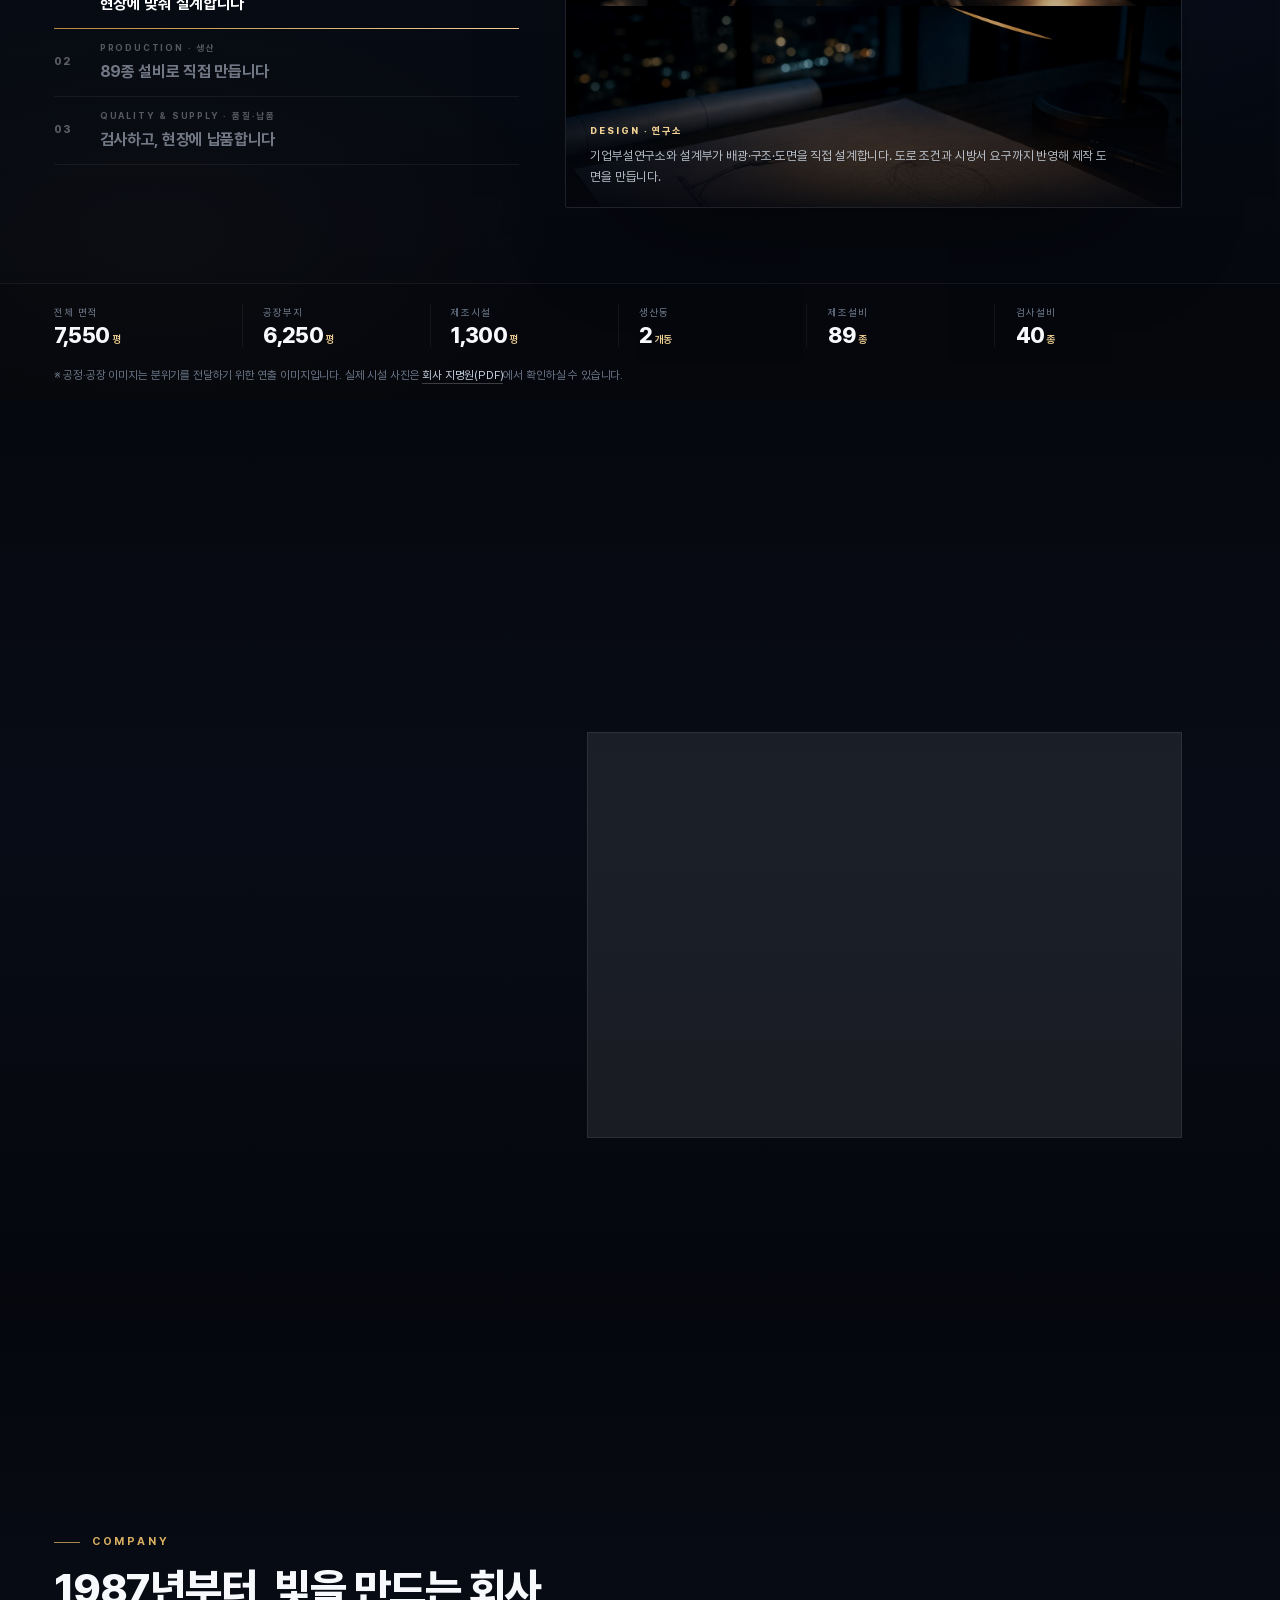
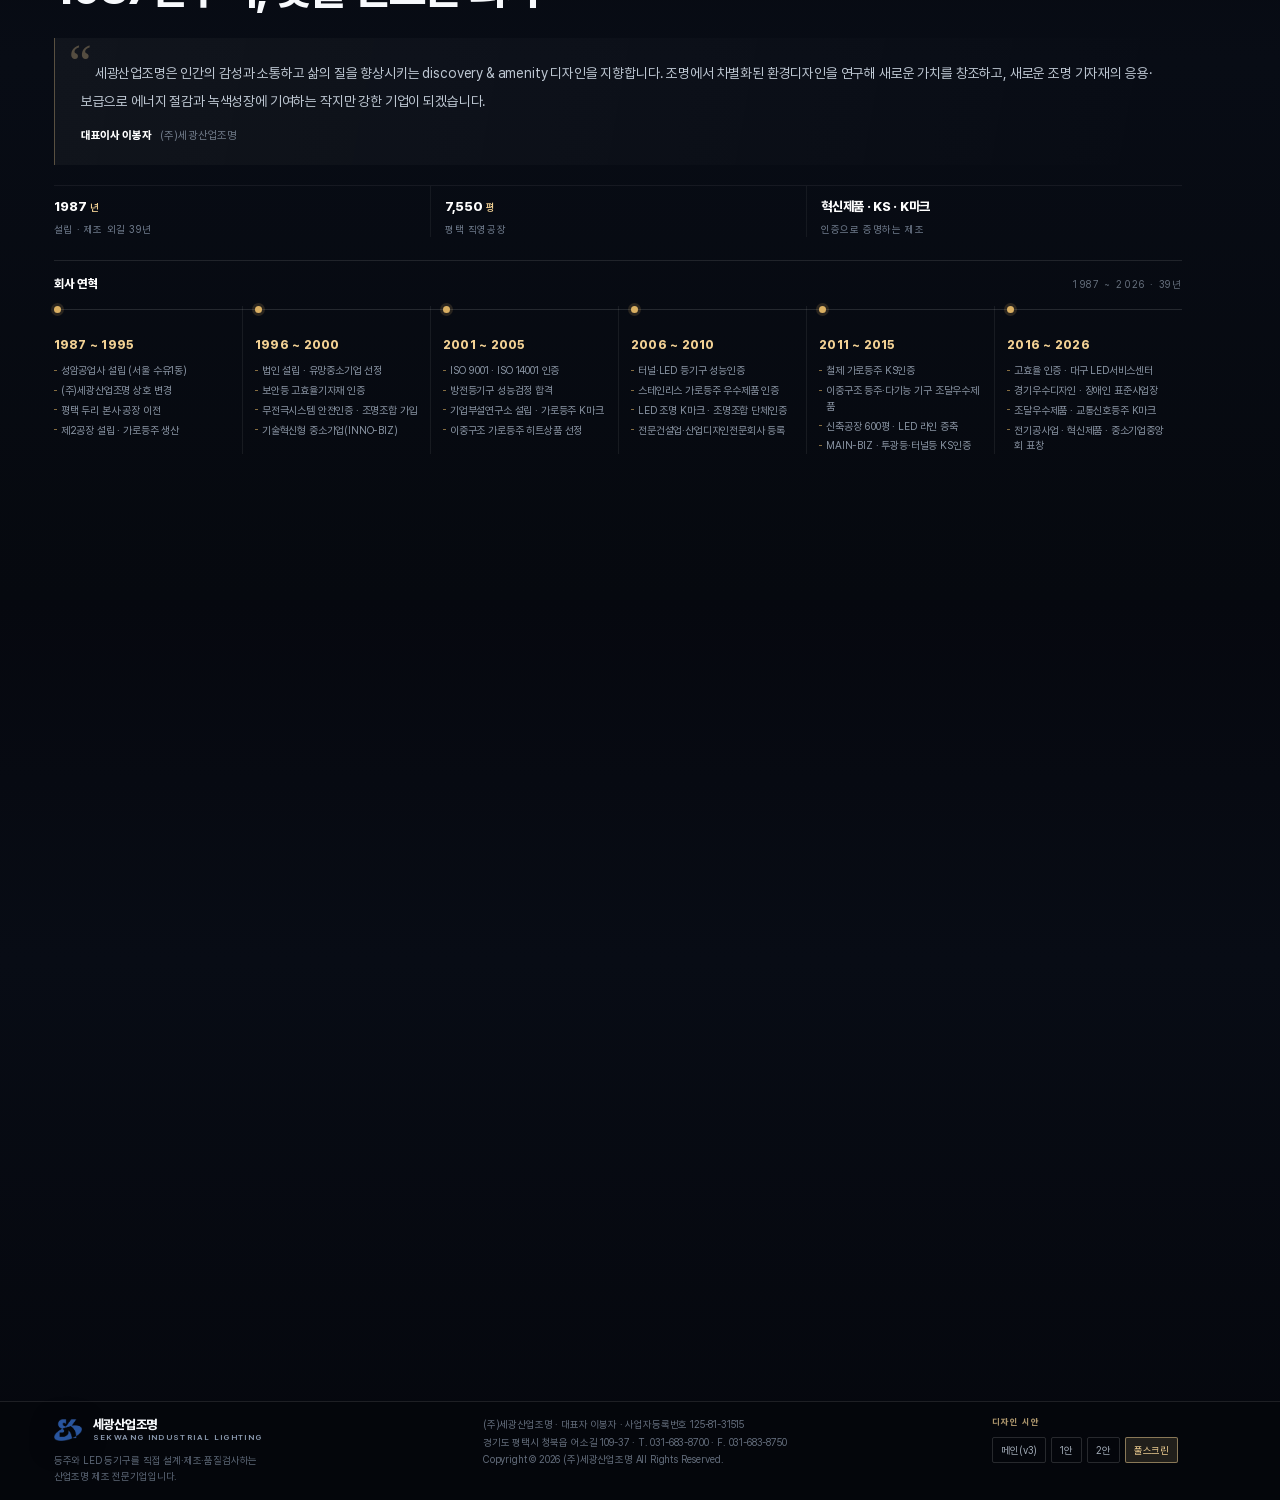
==== commit b03571ad: "섹션 순서 재정렬 — 사업영역 → 03 납품실적 → 04 제조경쟁력 → 05 인증·기술 → 06 회사소개 → 07 견적문의·오시는 길·직영쇼핑몰·지명원/카다로그(맨 끝) - ind" ====
--- a/index.html
+++ b/index.html
@@ -21,7 +21,7 @@
 <link rel="preload" as="image" href="assets/facility/factory-panorama.jpg">
 <link rel="stylesheet" href="styles.css">
 <link rel="stylesheet" href="v2-styles.css">
-<link rel="stylesheet" href="v3-styles.css?v=11">
+<link rel="stylesheet" href="v3-styles.css?v=12">
 <script type="application/ld+json">
 {
   "@context": "https://schema.org",
@@ -63,11 +63,11 @@
     </a>
 
     <nav class="nav" id="nav" aria-label="주요 메뉴">
-      <a href="#about">회사소개</a>
       <a href="#business">사업영역</a>
+      <a href="#case">납품실적</a>
       <a href="#factory">제조경쟁력</a>
       <a href="#cert">인증·기술</a>
-      <a href="#case">납품실적</a>
+      <a href="#about">회사소개</a>
       <a href="#contact">견적문의</a>
       <a class="nav__shop" href="https://skldesign.cafe24.com" target="_blank" rel="noopener noreferrer">
         <span class="nav__shop-ic" aria-hidden="true"><svg viewBox="0 0 24 24"><path d="M4.2 8h15.6l-1.2 11.1a1.7 1.7 0 0 1-1.7 1.5H7.1a1.7 1.7 0 0 1-1.7-1.5L4.2 8Z"/><path d="M8.7 8V6.5a3.3 3.3 0 0 1 6.6 0V8"/></svg></span>
@@ -313,50 +313,165 @@
       </article>
     </div>
 
-<div class="shopband" data-reveal>
-      <div class="shopband__head">
-        <span class="shopband__ic" aria-hidden="true">
-          <svg viewBox="0 0 24 24"><path d="M4.2 8h15.6l-1.2 11.1a1.7 1.7 0 0 1-1.7 1.5H7.1a1.7 1.7 0 0 1-1.7-1.5L4.2 8Z"/><path d="M8.7 8V6.5a3.3 3.3 0 0 1 6.6 0V8"/><path d="M9.4 12.2h5.2"/></svg>
-        </span>
-        <div class="shopband__txt">
-          <p class="shopband__kicker">ONLINE SHOP</p>
-          <h3>직영 온라인 쇼핑몰 운영</h3>
-          <p class="shopband__desc">LED 가로등·보안등·경관조명부터 철제·스텐 가로등주, 투광기, 신호등주, 부속자재까지. 직영 쇼핑몰에서 제품 구성과 규격을 바로 확인하실 수 있습니다.</p>
-        </div>
-      </div>
-      <div class="shopband__act">
-        <a class="btn btn--shop" href="https://skldesign.cafe24.com" target="_blank" rel="noopener noreferrer">
-          직영 쇼핑몰 바로가기
-          <span class="visually-hidden">(새 창에서 열림)</span>
-          <svg viewBox="0 0 24 24" aria-hidden="true"><path d="M13.6 4.4H20v6.4M19.6 4.8l-8 8M17.6 13.6v4.6a1.6 1.6 0 0 1-1.6 1.6H5.8a1.6 1.6 0 0 1-1.6-1.6V8a1.6 1.6 0 0 1 1.6-1.6h4.6"/></svg>
-        </a>
-      </div>
-    </div>
-
-    <div class="dlband" id="download" data-reveal>
-      <div class="dlband__txt">
-        <p class="dlband__kicker">DOCUMENT</p>
-        <h3>2026 회사 지명원 · 관급 카다로그</h3>
-        <p>회사 현황과 인·허가, 납품실적은 지명원에, 모델별 도면과 사양은 관급 카다로그에 정리되어 있습니다.</p>
-      </div>
-      <div class="dlband__btns">
-        <a class="btn btn--primary" href="assets/docs/sekwang-profile-2026-04.pdf" download>
-          회사 지명원 PDF
-          <svg viewBox="0 0 24 24" aria-hidden="true"><path d="M12 4v11M7 11l5 5 5-5M5 20h14"/></svg>
-        </a>
-        <a class="btn btn--line" href="assets/docs/sekwang-public-catalog-2026.pdf" download>
-          관급 카다로그 PDF
-          <svg viewBox="0 0 24 24" aria-hidden="true"><path d="M12 4v11M7 11l5 5 5-5M5 20h14"/></svg>
-        </a>
-      </div>
-    </div>
-    <p class="foot-note" data-reveal>※ 지명원 24페이지 · 관급 카다로그 104페이지 (2026년 기준)</p>
   </div>
 </section>
 
-<!-- ============ MANUFACTURING ============ -->
+<!-- ============ 03 CASE ============ -->
+<section class="sec sec--soft" id="case">
+  <span class="vghost" aria-hidden="true">03</span>
+  <div class="wrap">
+    <header class="sec__head">
+      <p class="eyebrow" data-reveal>PROJECT &amp; REFERENCE</p>
+      <h2 data-reveal data-delay="1">도로에서 경기장, 수변과 실내까지<br class="pc"> 현장에서 빛이 되는 순간</h2>
+      <p class="sec__desc" data-reveal data-delay="2">
+        가로등주·신호등주·조명타워부터 LED 가로등·보안등·공원등·터널등기구, 스포츠·경관·실내 LED 등기구까지.
+        지자체 도로와 공공기관, 산업 플랜트에서 쌓아온 아홉 가지 현장과 조명기구입니다.
+      </p>
+    </header>
+
+    <div class="rgal">
+      <article class="rgal__item" data-reveal data-full="assets/img/v3_steel_pole.jpg">
+        <div class="mox" data-mox data-interval="5800" data-delay="0" data-dots>
+          <figure class="mox__i is-on"><img src="assets/img/v3_steel_pole.jpg" alt="수변 보행로를 따라 이어지는 가로등주와 보행등 야경"></figure>
+          <figure class="mox__i"><img src="assets/img/v3_fac_logistics.jpg" alt="플러드라이트 아래 정렬된 자재와 출고를 기다리는 등주 — 물류·납품 야적장" loading="lazy"></figure>
+        </div>
+        <span class="rgal__no">01</span>
+        <h3 class="rgal__t">가로등주</h3>
+        <span class="gal__cap">도로·보행로 조명 · 철제·스테인리스</span>
+      </article>
+
+      <article class="rgal__item" data-reveal data-delay="1" data-full="assets/img/v3_signal.jpg">
+        <div class="mox" data-mox data-interval="6400" data-delay="900" data-dots>
+          <figure class="mox__i is-on"><img src="assets/img/v3_signal.jpg" alt="도심 대형 교차로의 통합 교통신호등주와 도로조명 야경" loading="lazy"></figure>
+          <figure class="mox__i"><img src="assets/img/v2_card_road.jpg" alt="차량과 보행자를 함께 밝히는 도로조명" loading="lazy"></figure>
+        </div>
+        <span class="rgal__no">02</span>
+        <h3 class="rgal__t">신호등주</h3>
+        <span class="gal__cap">교통신호등주 · 종합폴</span>
+      </article>
+
+      <article class="rgal__item" data-reveal data-delay="2" data-full="assets/img/v3_mast.jpg">
+        <div class="mox" data-mox data-interval="5200" data-delay="1800" data-dots>
+          <figure class="mox__i is-on"><img src="assets/img/v3_mast.jpg" alt="고속도로 분기점을 비추는 초대형 하이마스트 조명타워 야경" loading="lazy"></figure>
+          <figure class="mox__i"><img src="assets/img/v3_mast_plaza.jpg" alt="물류항만과 광장을 밝히는 하이마스트 조명타워" loading="lazy"></figure>
+        </div>
+        <span class="rgal__no">03</span>
+        <h3 class="rgal__t">조명타워</h3>
+        <span class="gal__cap">고속도로 IC · 항만·광장 하이마스트</span>
+      </article>
+
+      <article class="rgal__item" data-reveal data-delay="1" data-full="assets/img/v3_led_street.jpg">
+        <div class="mox" data-mox data-interval="5600" data-delay="600" data-dots>
+          <figure class="mox__i is-on"><img src="assets/img/v3_led_street.jpg" alt="간선도로를 밝히는 고효율 LED 가로등기구 헤드 클로즈업" loading="lazy"></figure>
+          <figure class="mox__i"><img src="assets/img/v3_led_alley.jpg" alt="주택가 생활도로를 밝히는 LED 보안등기구" loading="lazy"></figure>
+        </div>
+        <span class="rgal__no">04</span>
+        <h3 class="rgal__t">LED 가로등·보안등기구</h3>
+        <span class="gal__cap">간선·생활도로 · 고효율 LED 등기구</span>
+      </article>
+
+      <article class="rgal__item" data-reveal data-delay="2" data-full="assets/img/v3_led_park.jpg">
+        <div class="mox" data-mox data-interval="6000" data-delay="1400" data-dots>
+          <figure class="mox__i is-on"><img src="assets/img/v3_led_park.jpg" alt="공원 산책로를 밝히는 LED 공원등기구" loading="lazy"></figure>
+          <figure class="mox__i"><img src="assets/img/v2_tunnel.jpg" alt="균일한 조도로 이어지는 고효율 LED 터널등기구" loading="lazy"></figure>
+        </div>
+        <span class="rgal__no">05</span>
+        <h3 class="rgal__t">LED 공원등·터널등기구</h3>
+        <span class="gal__cap">공원·산책로 · 터널·지하차도</span>
+      </article>
+
+      <article class="rgal__item" data-reveal data-delay="0" data-full="assets/img/v3_sports_stadium.jpg">
+        <div class="mox" data-mox data-interval="6000" data-delay="2400" data-dots>
+          <figure class="mox__i is-on"><img src="assets/img/v2_sports_park.jpg" alt="종합스포츠타운 육상 트랙과 경기장 조명" loading="lazy"></figure>
+          <figure class="mox__i"><img src="assets/img/v3_sports_stadium.jpg" alt="조명타워로 환하게 밝힌 대형 축구장 스타디움" loading="lazy"></figure>
+        </div>
+        <span class="rgal__no">06</span>
+        <h3 class="rgal__t">스포츠조명</h3>
+        <span class="gal__cap">종합운동장 · 스포츠 투광</span>
+      </article>
+
+      <article class="rgal__item" data-reveal data-delay="1" data-full="assets/img/v2_landscape_rgb.jpg">
+        <div class="mox" data-mox data-interval="5600" data-delay="3200" data-dots>
+          <figure class="mox__i is-on"><img src="assets/img/v2_landscape_rgb.jpg" alt="RGB 컬러 연출로 물든 교량 경관조명 야경" loading="lazy"></figure>
+          <figure class="mox__i"><img src="assets/img/v2_landscape_warm.jpg" alt="따뜻한 웜골드 톤으로 빛나는 수변 교량 경관조명" loading="lazy"></figure>
+        </div>
+        <span class="rgal__no">07</span>
+        <h3 class="rgal__t">다리 경관조명</h3>
+        <span class="gal__cap">교량 · 수변 · RGB &amp; 웜골드</span>
+      </article>
+
+      <article class="rgal__item" data-reveal data-delay="2" data-full="assets/img/v3_building.jpg">
+        <div class="mox" data-mox data-interval="6200" data-delay="1200" data-dots>
+          <figure class="mox__i is-on"><img src="assets/img/v3_building.jpg" alt="웜골드 라인과 블루 라인이 흐르는 공공건축물 외벽 경관조명" loading="lazy"></figure>
+          <figure class="mox__i"><img src="assets/img/v3_building_b.jpg" alt="컬럼 업라이트와 루프 라인으로 연출한 시빅 랜드마크 경관조명" loading="lazy"></figure>
+        </div>
+        <span class="rgal__no">08</span>
+        <h3 class="rgal__t">건물 경관조명</h3>
+        <span class="gal__cap">공공·랜드마크 건축 외벽</span>
+      </article>
+
+      <article class="rgal__item" data-reveal data-delay="2" data-full="assets/img/v3_indoor_panel.jpg">
+        <div class="mox" data-mox data-interval="6800" data-delay="2600" data-dots>
+          <figure class="mox__i is-on"><img src="assets/img/v3_indoor_panel.jpg" alt="LED 평판등과 라인조명으로 환하게 밝힌 공공청사 실내" loading="lazy"></figure>
+          <figure class="mox__i"><img src="assets/img/v3_indoor_hall.jpg" alt="LED 다운라이트와 간접조명으로 연출한 실내 다목적 홀" loading="lazy"></figure>
+        </div>
+        <span class="rgal__no">09</span>
+        <h3 class="rgal__t">실내 LED 등기구</h3>
+        <span class="gal__cap">공공청사 · 오피스 · 학교 · 주차장</span>
+      </article>
+    </div>
+
+    <h3 class="subhead" data-reveal>주요 납품처 <em class="subhead__em">100+</em></h3>
+
+    <div class="marquee-wrap" data-reveal aria-label="주요 납품처 목록">
+      <div class="marquee">
+        <ul class="marquee__list">
+          <li>대구광역시</li><li>부산광역시</li><li>울산광역시</li><li>성남시</li><li>용인시</li><li>수원시</li><li>화성시</li><li>평택시</li><li>안산시</li><li>시흥시</li><li>부천시</li><li>오산시</li><li>안성시</li><li>포항시</li><li>경주시</li><li>김해시</li><li>창원시</li><li>진주시</li><li>원주시</li><li>제주시</li><li>서귀포시</li><li>외 다수</li>
+        </ul>
+        <ul class="marquee__list" aria-hidden="true">
+          <li>대구광역시</li><li>부산광역시</li><li>울산광역시</li><li>성남시</li><li>용인시</li><li>수원시</li><li>화성시</li><li>평택시</li><li>안산시</li><li>시흥시</li><li>부천시</li><li>오산시</li><li>안성시</li><li>포항시</li><li>경주시</li><li>김해시</li><li>창원시</li><li>진주시</li><li>원주시</li><li>제주시</li><li>서귀포시</li><li>외 다수</li>
+        </ul>
+      </div>
+      <div class="marquee marquee--rev">
+        <ul class="marquee__list">
+          <li>경남 지방조달청</li><li>대구 지방조달청</li><li>광주 지방조달청</li><li>인천 지방조달청</li><li>대전 지방조달청</li><li>강원 지방조달청</li><li>경기주택도시공사</li><li>경기도 건설본부</li><li>경남도시개발공사</li><li>서울시 서대문구청</li><li>동대문구청</li><li>관악구청</li><li>용산구청</li><li>해운대구청</li><li>서울 상수도사업본부</li><li>농심 메가마트</li>
+        </ul>
+        <ul class="marquee__list" aria-hidden="true">
+          <li>경남 지방조달청</li><li>대구 지방조달청</li><li>광주 지방조달청</li><li>인천 지방조달청</li><li>대전 지방조달청</li><li>강원 지방조달청</li><li>경기주택도시공사</li><li>경기도 건설본부</li><li>경남도시개발공사</li><li>서울시 서대문구청</li><li>동대문구청</li><li>관악구청</li><li>용산구청</li><li>해운대구청</li><li>서울 상수도사업본부</li><li>농심 메가마트</li>
+        </ul>
+      </div>
+      <div class="marquee">
+        <ul class="marquee__list">
+          <li>월성원자력발전소</li><li>아산 현대자동차</li><li>인천신공항 건설단</li><li>LG건설</li><li>고속철도 차량기지</li><li>용평리조트</li><li>경주박물관</li><li>중앙대학교</li><li>홍익대학교</li><li>한성대학교</li><li>평택대학교</li><li>한경대학교</li><li>순천향대학교</li>
+        </ul>
+        <ul class="marquee__list" aria-hidden="true">
+          <li>월성원자력발전소</li><li>아산 현대자동차</li><li>인천신공항 건설단</li><li>LG건설</li><li>고속철도 차량기지</li><li>용평리조트</li><li>경주박물관</li><li>중앙대학교</li><li>홍익대학교</li><li>한성대학교</li><li>평택대학교</li><li>한경대학교</li><li>순천향대학교</li>
+        </ul>
+      </div>
+    </div>
+
+    <div class="refs">
+      <div class="refs__col" data-reveal>
+        <h4>광역 · 기초 지방자치단체</h4>
+        <p>대구광역시 · 부산광역시 · 울산광역시 · 성남시 · 용인시 · 수원시 · 화성시 · 평택시 · 안산시 · 시흥시 · 부천시 · 오산시 · 안성시 · 포항시 · 경주시 · 김해시 · 창원시 · 진주시 · 원주시 · 제주시 · 서귀포시 외 다수</p>
+      </div>
+      <div class="refs__col" data-reveal data-delay="1">
+        <h4>조달청 · 공공기관</h4>
+        <p>경남·대구·광주·인천·대전·강원 지방조달청 · 경기주택도시공사 · 경기도 건설본부 · 경남도시개발공사 · 서울시 서대문구청·동대문구청·관악구청·용산구청 · 해운대구청 · 농심 메가마트 · 서울 상수도사업본부</p>
+      </div>
+      <div class="refs__col" data-reveal data-delay="2">
+        <h4>산업 · 대학</h4>
+        <p>월성원자력발전소 · 아산 현대자동차 · 인천신공항 건설단 · LG건설 · 고속철도 차량기지 · 용평리조트 · 경주박물관 · 중앙대학교 · 홍익대학교 · 한성대학교 · 평택대학교 · 한경대학교 · 순천향대학교</p>
+      </div>
+    </div>
+    <p class="foot-note" data-reveal>※ 납품처는 회사 지명원(2026.04)에 기재된 실적을 옮긴 것입니다. 현장 이미지는 분위기를 전달하기 위한 연출 이미지이며, 실제 현장 사진은 <a class="link" href="assets/docs/sekwang-profile-2026-04.pdf" download>회사 지명원(PDF)</a>에서 확인하실 수 있습니다.</p>
+  </div>
+
+</section>
+
+<!-- ============ 04 MANUFACTURING ============ -->
 <section class="sec" id="factory">
-  <span class="vghost" aria-hidden="true">03</span>
+  <span class="vghost" aria-hidden="true">04</span>
   <div class="wrap">
     <header class="sec__head">
       <p class="eyebrow" data-reveal>MANUFACTURING SYSTEM</p>
@@ -515,9 +630,9 @@
   </div>
 </section>
 
-<!-- ============ CERT ============ -->
+<!-- ============ 05 CERT ============ -->
 <section class="sec" id="cert">
-  <span class="vghost" aria-hidden="true">04</span>
+  <span class="vghost" aria-hidden="true">05</span>
   <div class="wrap">
     <header class="sec__head">
       <p class="eyebrow" data-reveal>CERTIFICATION &amp; TECHNOLOGY</p>
@@ -609,159 +724,6 @@
       모델별 광효율·인증번호는 인증서 기재값을 기준으로 안내합니다.
     </p>
   </div>
-</section>
-
-<!-- ============ CASE ============ -->
-<section class="sec sec--soft" id="case">
-  <span class="vghost" aria-hidden="true">05</span>
-  <div class="wrap">
-    <header class="sec__head">
-      <p class="eyebrow" data-reveal>PROJECT &amp; REFERENCE</p>
-      <h2 data-reveal data-delay="1">도로에서 경기장, 수변과 실내까지<br class="pc"> 현장에서 빛이 되는 순간</h2>
-      <p class="sec__desc" data-reveal data-delay="2">
-        가로등주·신호등주·조명타워부터 LED 가로등·보안등·공원등·터널등기구, 스포츠·경관·실내 LED 등기구까지.
-        지자체 도로와 공공기관, 산업 플랜트에서 쌓아온 아홉 가지 현장과 조명기구입니다.
-      </p>
-    </header>
-
-    <div class="rgal">
-      <article class="rgal__item" data-reveal data-full="assets/img/v3_steel_pole.jpg">
-        <div class="mox" data-mox data-interval="5800" data-delay="0" data-dots>
-          <figure class="mox__i is-on"><img src="assets/img/v3_steel_pole.jpg" alt="수변 보행로를 따라 이어지는 가로등주와 보행등 야경"></figure>
-          <figure class="mox__i"><img src="assets/img/v3_fac_logistics.jpg" alt="플러드라이트 아래 정렬된 자재와 출고를 기다리는 등주 — 물류·납품 야적장" loading="lazy"></figure>
-        </div>
-        <span class="rgal__no">01</span>
-        <h3 class="rgal__t">가로등주</h3>
-        <span class="gal__cap">도로·보행로 조명 · 철제·스테인리스</span>
-      </article>
-
-      <article class="rgal__item" data-reveal data-delay="1" data-full="assets/img/v3_signal.jpg">
-        <div class="mox" data-mox data-interval="6400" data-delay="900" data-dots>
-          <figure class="mox__i is-on"><img src="assets/img/v3_signal.jpg" alt="도심 대형 교차로의 통합 교통신호등주와 도로조명 야경" loading="lazy"></figure>
-          <figure class="mox__i"><img src="assets/img/v2_card_road.jpg" alt="차량과 보행자를 함께 밝히는 도로조명" loading="lazy"></figure>
-        </div>
-        <span class="rgal__no">02</span>
-        <h3 class="rgal__t">신호등주</h3>
-        <span class="gal__cap">교통신호등주 · 종합폴</span>
-      </article>
-
-      <article class="rgal__item" data-reveal data-delay="2" data-full="assets/img/v3_mast.jpg">
-        <div class="mox" data-mox data-interval="5200" data-delay="1800" data-dots>
-          <figure class="mox__i is-on"><img src="assets/img/v3_mast.jpg" alt="고속도로 분기점을 비추는 초대형 하이마스트 조명타워 야경" loading="lazy"></figure>
-          <figure class="mox__i"><img src="assets/img/v3_mast_plaza.jpg" alt="물류항만과 광장을 밝히는 하이마스트 조명타워" loading="lazy"></figure>
-        </div>
-        <span class="rgal__no">03</span>
-        <h3 class="rgal__t">조명타워</h3>
-        <span class="gal__cap">고속도로 IC · 항만·광장 하이마스트</span>
-      </article>
-
-      <article class="rgal__item" data-reveal data-delay="1" data-full="assets/img/v3_led_street.jpg">
-        <div class="mox" data-mox data-interval="5600" data-delay="600" data-dots>
-          <figure class="mox__i is-on"><img src="assets/img/v3_led_street.jpg" alt="간선도로를 밝히는 고효율 LED 가로등기구 헤드 클로즈업" loading="lazy"></figure>
-          <figure class="mox__i"><img src="assets/img/v3_led_alley.jpg" alt="주택가 생활도로를 밝히는 LED 보안등기구" loading="lazy"></figure>
-        </div>
-        <span class="rgal__no">04</span>
-        <h3 class="rgal__t">LED 가로등·보안등기구</h3>
-        <span class="gal__cap">간선·생활도로 · 고효율 LED 등기구</span>
-      </article>
-
-      <article class="rgal__item" data-reveal data-delay="2" data-full="assets/img/v3_led_park.jpg">
-        <div class="mox" data-mox data-interval="6000" data-delay="1400" data-dots>
-          <figure class="mox__i is-on"><img src="assets/img/v3_led_park.jpg" alt="공원 산책로를 밝히는 LED 공원등기구" loading="lazy"></figure>
-          <figure class="mox__i"><img src="assets/img/v2_tunnel.jpg" alt="균일한 조도로 이어지는 고효율 LED 터널등기구" loading="lazy"></figure>
-        </div>
-        <span class="rgal__no">05</span>
-        <h3 class="rgal__t">LED 공원등·터널등기구</h3>
-        <span class="gal__cap">공원·산책로 · 터널·지하차도</span>
-      </article>
-
-      <article class="rgal__item" data-reveal data-delay="0" data-full="assets/img/v3_sports_stadium.jpg">
-        <div class="mox" data-mox data-interval="6000" data-delay="2400" data-dots>
-          <figure class="mox__i is-on"><img src="assets/img/v2_sports_park.jpg" alt="종합스포츠타운 육상 트랙과 경기장 조명" loading="lazy"></figure>
-          <figure class="mox__i"><img src="assets/img/v3_sports_stadium.jpg" alt="조명타워로 환하게 밝힌 대형 축구장 스타디움" loading="lazy"></figure>
-        </div>
-        <span class="rgal__no">06</span>
-        <h3 class="rgal__t">스포츠조명</h3>
-        <span class="gal__cap">종합운동장 · 스포츠 투광</span>
-      </article>
-
-      <article class="rgal__item" data-reveal data-delay="1" data-full="assets/img/v2_landscape_rgb.jpg">
-        <div class="mox" data-mox data-interval="5600" data-delay="3200" data-dots>
-          <figure class="mox__i is-on"><img src="assets/img/v2_landscape_rgb.jpg" alt="RGB 컬러 연출로 물든 교량 경관조명 야경" loading="lazy"></figure>
-          <figure class="mox__i"><img src="assets/img/v2_landscape_warm.jpg" alt="따뜻한 웜골드 톤으로 빛나는 수변 교량 경관조명" loading="lazy"></figure>
-        </div>
-        <span class="rgal__no">07</span>
-        <h3 class="rgal__t">다리 경관조명</h3>
-        <span class="gal__cap">교량 · 수변 · RGB &amp; 웜골드</span>
-      </article>
-
-      <article class="rgal__item" data-reveal data-delay="2" data-full="assets/img/v3_building.jpg">
-        <div class="mox" data-mox data-interval="6200" data-delay="1200" data-dots>
-          <figure class="mox__i is-on"><img src="assets/img/v3_building.jpg" alt="웜골드 라인과 블루 라인이 흐르는 공공건축물 외벽 경관조명" loading="lazy"></figure>
-          <figure class="mox__i"><img src="assets/img/v3_building_b.jpg" alt="컬럼 업라이트와 루프 라인으로 연출한 시빅 랜드마크 경관조명" loading="lazy"></figure>
-        </div>
-        <span class="rgal__no">08</span>
-        <h3 class="rgal__t">건물 경관조명</h3>
-        <span class="gal__cap">공공·랜드마크 건축 외벽</span>
-      </article>
-
-      <article class="rgal__item" data-reveal data-delay="2" data-full="assets/img/v3_indoor_panel.jpg">
-        <div class="mox" data-mox data-interval="6800" data-delay="2600" data-dots>
-          <figure class="mox__i is-on"><img src="assets/img/v3_indoor_panel.jpg" alt="LED 평판등과 라인조명으로 환하게 밝힌 공공청사 실내" loading="lazy"></figure>
-          <figure class="mox__i"><img src="assets/img/v3_indoor_hall.jpg" alt="LED 다운라이트와 간접조명으로 연출한 실내 다목적 홀" loading="lazy"></figure>
-        </div>
-        <span class="rgal__no">09</span>
-        <h3 class="rgal__t">실내 LED 등기구</h3>
-        <span class="gal__cap">공공청사 · 오피스 · 학교 · 주차장</span>
-      </article>
-    </div>
-
-    <h3 class="subhead" data-reveal>주요 납품처 <em class="subhead__em">100+</em></h3>
-
-    <div class="marquee-wrap" data-reveal aria-label="주요 납품처 목록">
-      <div class="marquee">
-        <ul class="marquee__list">
-          <li>대구광역시</li><li>부산광역시</li><li>울산광역시</li><li>성남시</li><li>용인시</li><li>수원시</li><li>화성시</li><li>평택시</li><li>안산시</li><li>시흥시</li><li>부천시</li><li>오산시</li><li>안성시</li><li>포항시</li><li>경주시</li><li>김해시</li><li>창원시</li><li>진주시</li><li>원주시</li><li>제주시</li><li>서귀포시</li><li>외 다수</li>
-        </ul>
-        <ul class="marquee__list" aria-hidden="true">
-          <li>대구광역시</li><li>부산광역시</li><li>울산광역시</li><li>성남시</li><li>용인시</li><li>수원시</li><li>화성시</li><li>평택시</li><li>안산시</li><li>시흥시</li><li>부천시</li><li>오산시</li><li>안성시</li><li>포항시</li><li>경주시</li><li>김해시</li><li>창원시</li><li>진주시</li><li>원주시</li><li>제주시</li><li>서귀포시</li><li>외 다수</li>
-        </ul>
-      </div>
-      <div class="marquee marquee--rev">
-        <ul class="marquee__list">
-          <li>경남 지방조달청</li><li>대구 지방조달청</li><li>광주 지방조달청</li><li>인천 지방조달청</li><li>대전 지방조달청</li><li>강원 지방조달청</li><li>경기주택도시공사</li><li>경기도 건설본부</li><li>경남도시개발공사</li><li>서울시 서대문구청</li><li>동대문구청</li><li>관악구청</li><li>용산구청</li><li>해운대구청</li><li>서울 상수도사업본부</li><li>농심 메가마트</li>
-        </ul>
-        <ul class="marquee__list" aria-hidden="true">
-          <li>경남 지방조달청</li><li>대구 지방조달청</li><li>광주 지방조달청</li><li>인천 지방조달청</li><li>대전 지방조달청</li><li>강원 지방조달청</li><li>경기주택도시공사</li><li>경기도 건설본부</li><li>경남도시개발공사</li><li>서울시 서대문구청</li><li>동대문구청</li><li>관악구청</li><li>용산구청</li><li>해운대구청</li><li>서울 상수도사업본부</li><li>농심 메가마트</li>
-        </ul>
-      </div>
-      <div class="marquee">
-        <ul class="marquee__list">
-          <li>월성원자력발전소</li><li>아산 현대자동차</li><li>인천신공항 건설단</li><li>LG건설</li><li>고속철도 차량기지</li><li>용평리조트</li><li>경주박물관</li><li>중앙대학교</li><li>홍익대학교</li><li>한성대학교</li><li>평택대학교</li><li>한경대학교</li><li>순천향대학교</li>
-        </ul>
-        <ul class="marquee__list" aria-hidden="true">
-          <li>월성원자력발전소</li><li>아산 현대자동차</li><li>인천신공항 건설단</li><li>LG건설</li><li>고속철도 차량기지</li><li>용평리조트</li><li>경주박물관</li><li>중앙대학교</li><li>홍익대학교</li><li>한성대학교</li><li>평택대학교</li><li>한경대학교</li><li>순천향대학교</li>
-        </ul>
-      </div>
-    </div>
-
-    <div class="refs">
-      <div class="refs__col" data-reveal>
-        <h4>광역 · 기초 지방자치단체</h4>
-        <p>대구광역시 · 부산광역시 · 울산광역시 · 성남시 · 용인시 · 수원시 · 화성시 · 평택시 · 안산시 · 시흥시 · 부천시 · 오산시 · 안성시 · 포항시 · 경주시 · 김해시 · 창원시 · 진주시 · 원주시 · 제주시 · 서귀포시 외 다수</p>
-      </div>
-      <div class="refs__col" data-reveal data-delay="1">
-        <h4>조달청 · 공공기관</h4>
-        <p>경남·대구·광주·인천·대전·강원 지방조달청 · 경기주택도시공사 · 경기도 건설본부 · 경남도시개발공사 · 서울시 서대문구청·동대문구청·관악구청·용산구청 · 해운대구청 · 농심 메가마트 · 서울 상수도사업본부</p>
-      </div>
-      <div class="refs__col" data-reveal data-delay="2">
-        <h4>산업 · 대학</h4>
-        <p>월성원자력발전소 · 아산 현대자동차 · 인천신공항 건설단 · LG건설 · 고속철도 차량기지 · 용평리조트 · 경주박물관 · 중앙대학교 · 홍익대학교 · 한성대학교 · 평택대학교 · 한경대학교 · 순천향대학교</p>
-      </div>
-    </div>
-    <p class="foot-note" data-reveal>※ 납품처는 회사 지명원(2026.04)에 기재된 실적을 옮긴 것입니다. 현장 이미지는 분위기를 전달하기 위한 연출 이미지이며, 실제 현장 사진은 <a class="link" href="assets/docs/sekwang-profile-2026-04.pdf" download>회사 지명원(PDF)</a>에서 확인하실 수 있습니다.</p>
-  </div>
-
 </section>
 
 <!-- ============ ABOUT ============ -->
@@ -968,6 +930,55 @@
   </div>
 </section>
 
+<!-- ============ SHOP · DOCUMENT ============ -->
+<section class="sec" id="shopdoc">
+  <div class="wrap">
+    <header class="sec__head sec__head--left">
+      <p class="eyebrow" data-reveal>ONLINE SHOP · DOCUMENT</p>
+      <h2 data-reveal data-delay="1">직영 쇼핑몰과 회사 자료</h2>
+      <p class="sec__desc" data-reveal data-delay="2">규격과 구성을 바로 확인하는 직영 쇼핑몰, 회사 현황과 모델별 사양을 담은 지명원·관급 카다로그입니다.</p>
+    </header>
+<div class="shopband" data-reveal>
+      <div class="shopband__head">
+        <span class="shopband__ic" aria-hidden="true">
+          <svg viewBox="0 0 24 24"><path d="M4.2 8h15.6l-1.2 11.1a1.7 1.7 0 0 1-1.7 1.5H7.1a1.7 1.7 0 0 1-1.7-1.5L4.2 8Z"/><path d="M8.7 8V6.5a3.3 3.3 0 0 1 6.6 0V8"/><path d="M9.4 12.2h5.2"/></svg>
+        </span>
+        <div class="shopband__txt">
+          <p class="shopband__kicker">ONLINE SHOP</p>
+          <h3>직영 온라인 쇼핑몰 운영</h3>
+          <p class="shopband__desc">LED 가로등·보안등·경관조명부터 철제·스텐 가로등주, 투광기, 신호등주, 부속자재까지. 직영 쇼핑몰에서 제품 구성과 규격을 바로 확인하실 수 있습니다.</p>
+        </div>
+      </div>
+      <div class="shopband__act">
+        <a class="btn btn--shop" href="https://skldesign.cafe24.com" target="_blank" rel="noopener noreferrer">
+          직영 쇼핑몰 바로가기
+          <span class="visually-hidden">(새 창에서 열림)</span>
+          <svg viewBox="0 0 24 24" aria-hidden="true"><path d="M13.6 4.4H20v6.4M19.6 4.8l-8 8M17.6 13.6v4.6a1.6 1.6 0 0 1-1.6 1.6H5.8a1.6 1.6 0 0 1-1.6-1.6V8a1.6 1.6 0 0 1 1.6-1.6h4.6"/></svg>
+        </a>
+      </div>
+    </div>
+
+    <div class="dlband" id="download" data-reveal>
+      <div class="dlband__txt">
+        <p class="dlband__kicker">DOCUMENT</p>
+        <h3>2026 회사 지명원 · 관급 카다로그</h3>
+        <p>회사 현황과 인·허가, 납품실적은 지명원에, 모델별 도면과 사양은 관급 카다로그에 정리되어 있습니다.</p>
+      </div>
+      <div class="dlband__btns">
+        <a class="btn btn--primary" href="assets/docs/sekwang-profile-2026-04.pdf" download>
+          회사 지명원 PDF
+          <svg viewBox="0 0 24 24" aria-hidden="true"><path d="M12 4v11M7 11l5 5 5-5M5 20h14"/></svg>
+        </a>
+        <a class="btn btn--line" href="assets/docs/sekwang-public-catalog-2026.pdf" download>
+          관급 카다로그 PDF
+          <svg viewBox="0 0 24 24" aria-hidden="true"><path d="M12 4v11M7 11l5 5 5-5M5 20h14"/></svg>
+        </a>
+      </div>
+    </div>
+    <p class="foot-note" data-reveal>※ 지명원 24페이지 · 관급 카다로그 104페이지 (2026년 기준)</p>
+  </div>
+</section>
+
 </main>
 
 <!-- ============ FOOTER ============ -->
@@ -1005,9 +1016,10 @@
         <h3>바로가기</h3>
         <ul>
           <li><a href="#business">사업영역</a></li>
+          <li><a href="#case">납품실적</a></li>
           <li><a href="#factory">제조경쟁력</a></li>
           <li><a href="#cert">인증·기술</a></li>
-          <li><a href="#download">자료실</a></li>
+          <li><a href="#download">지명원·카다로그</a></li>
           <li><a href="#contact">견적문의</a></li>
           <li><a href="https://skldesign.cafe24.com" target="_blank" rel="noopener noreferrer">직영 쇼핑몰 <span aria-hidden="true">↗</span></a></li>
         </ul>
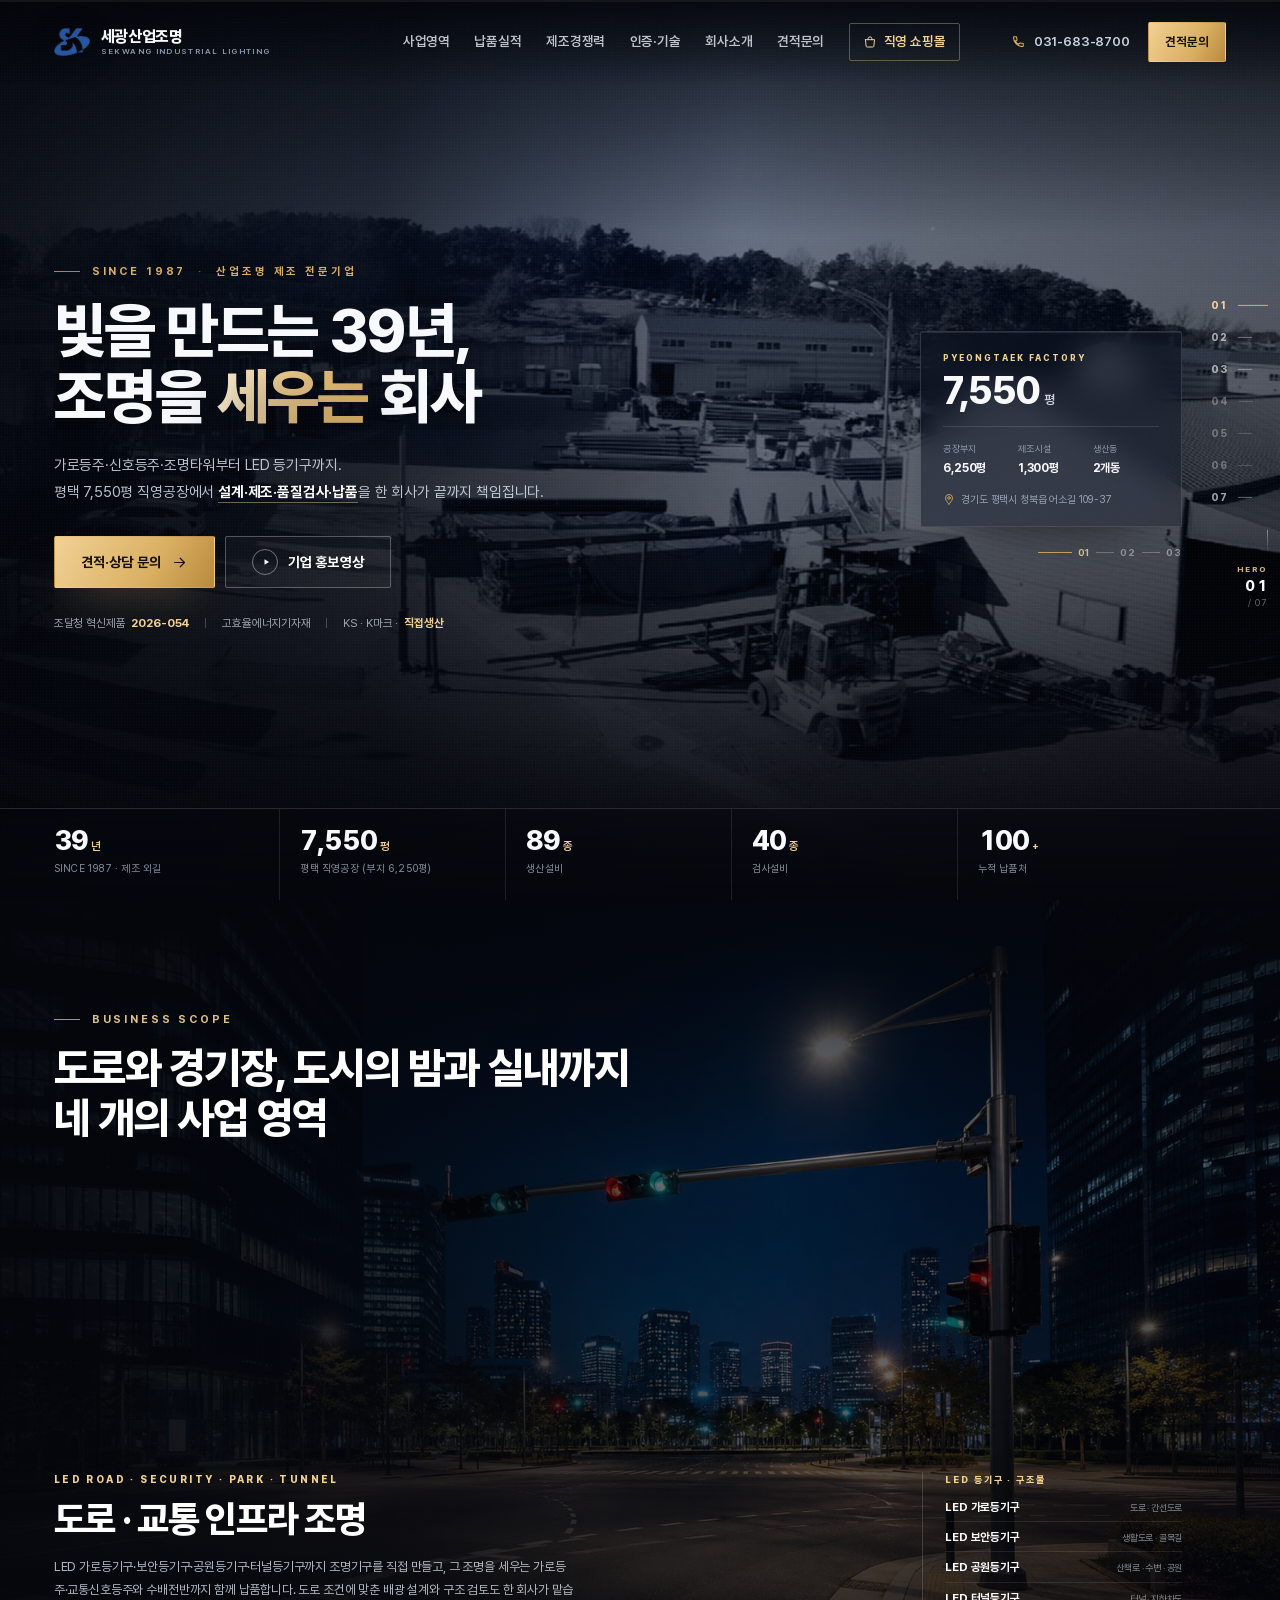
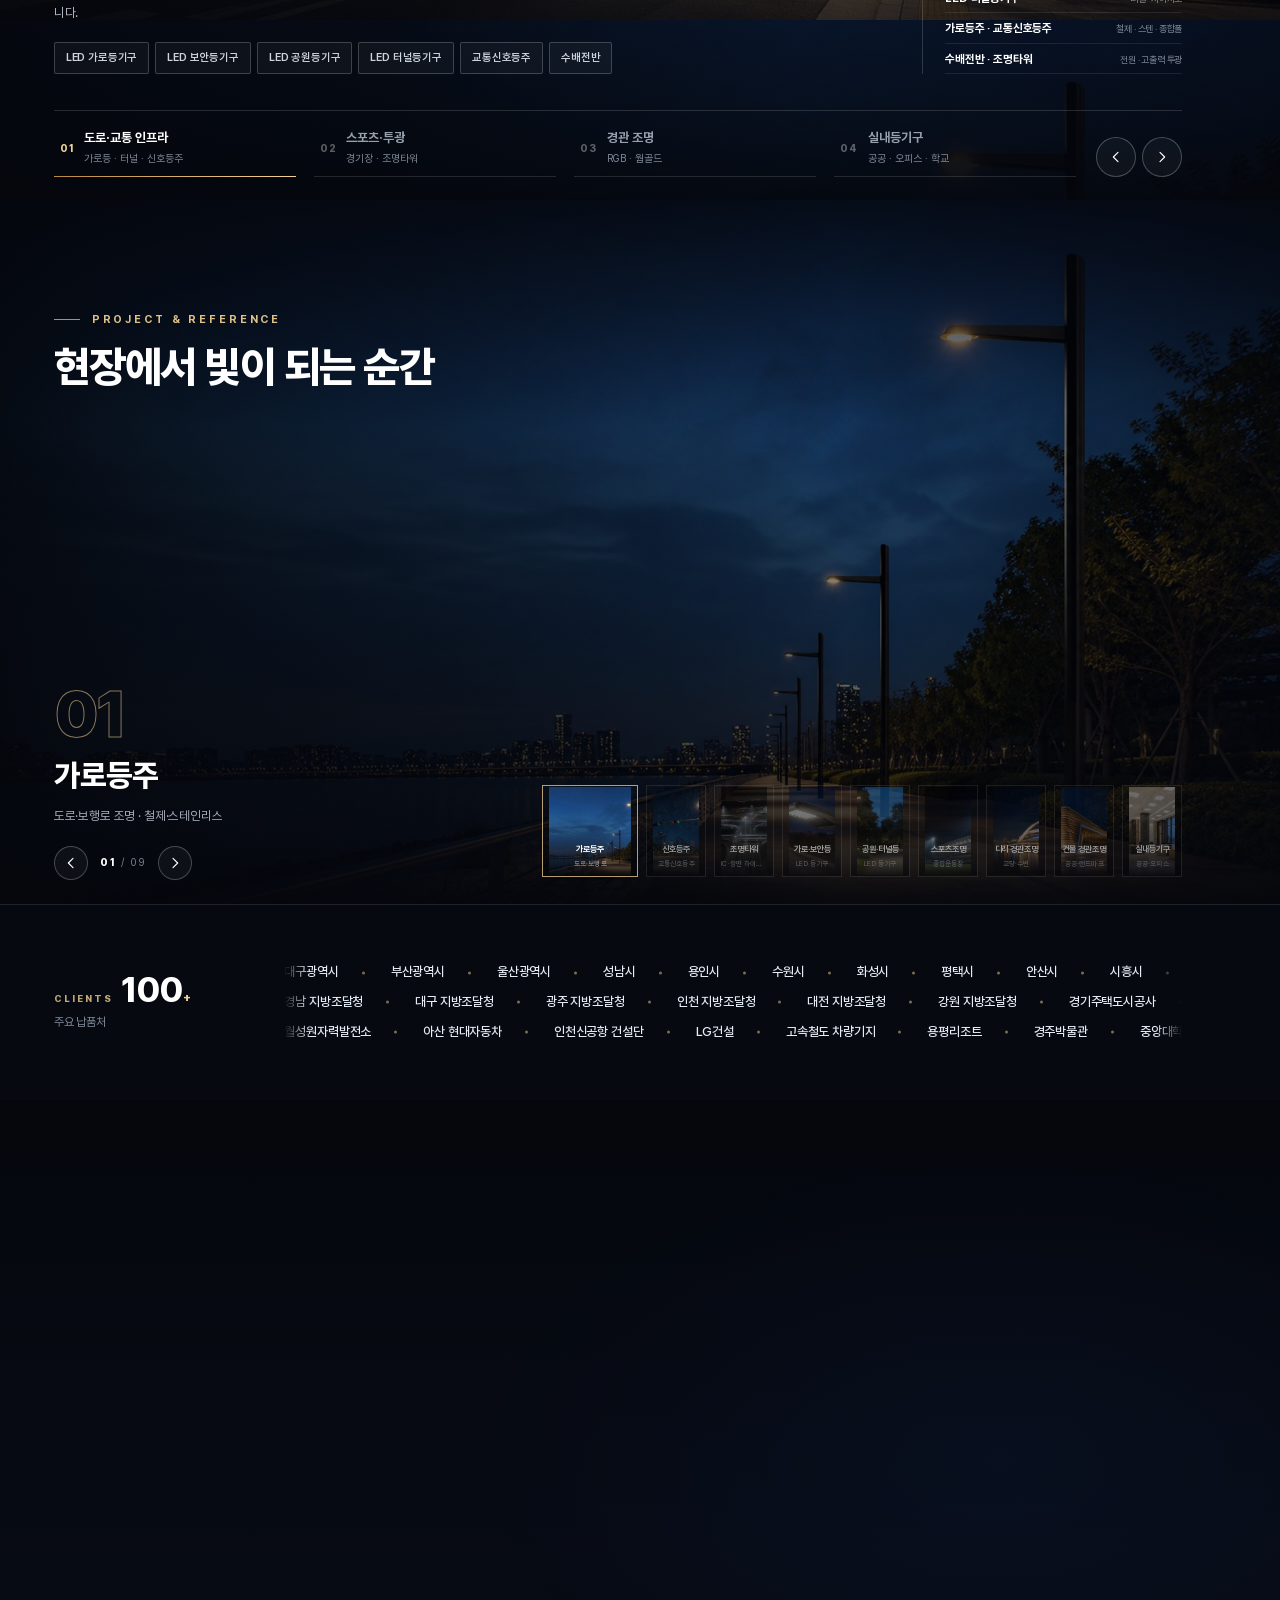
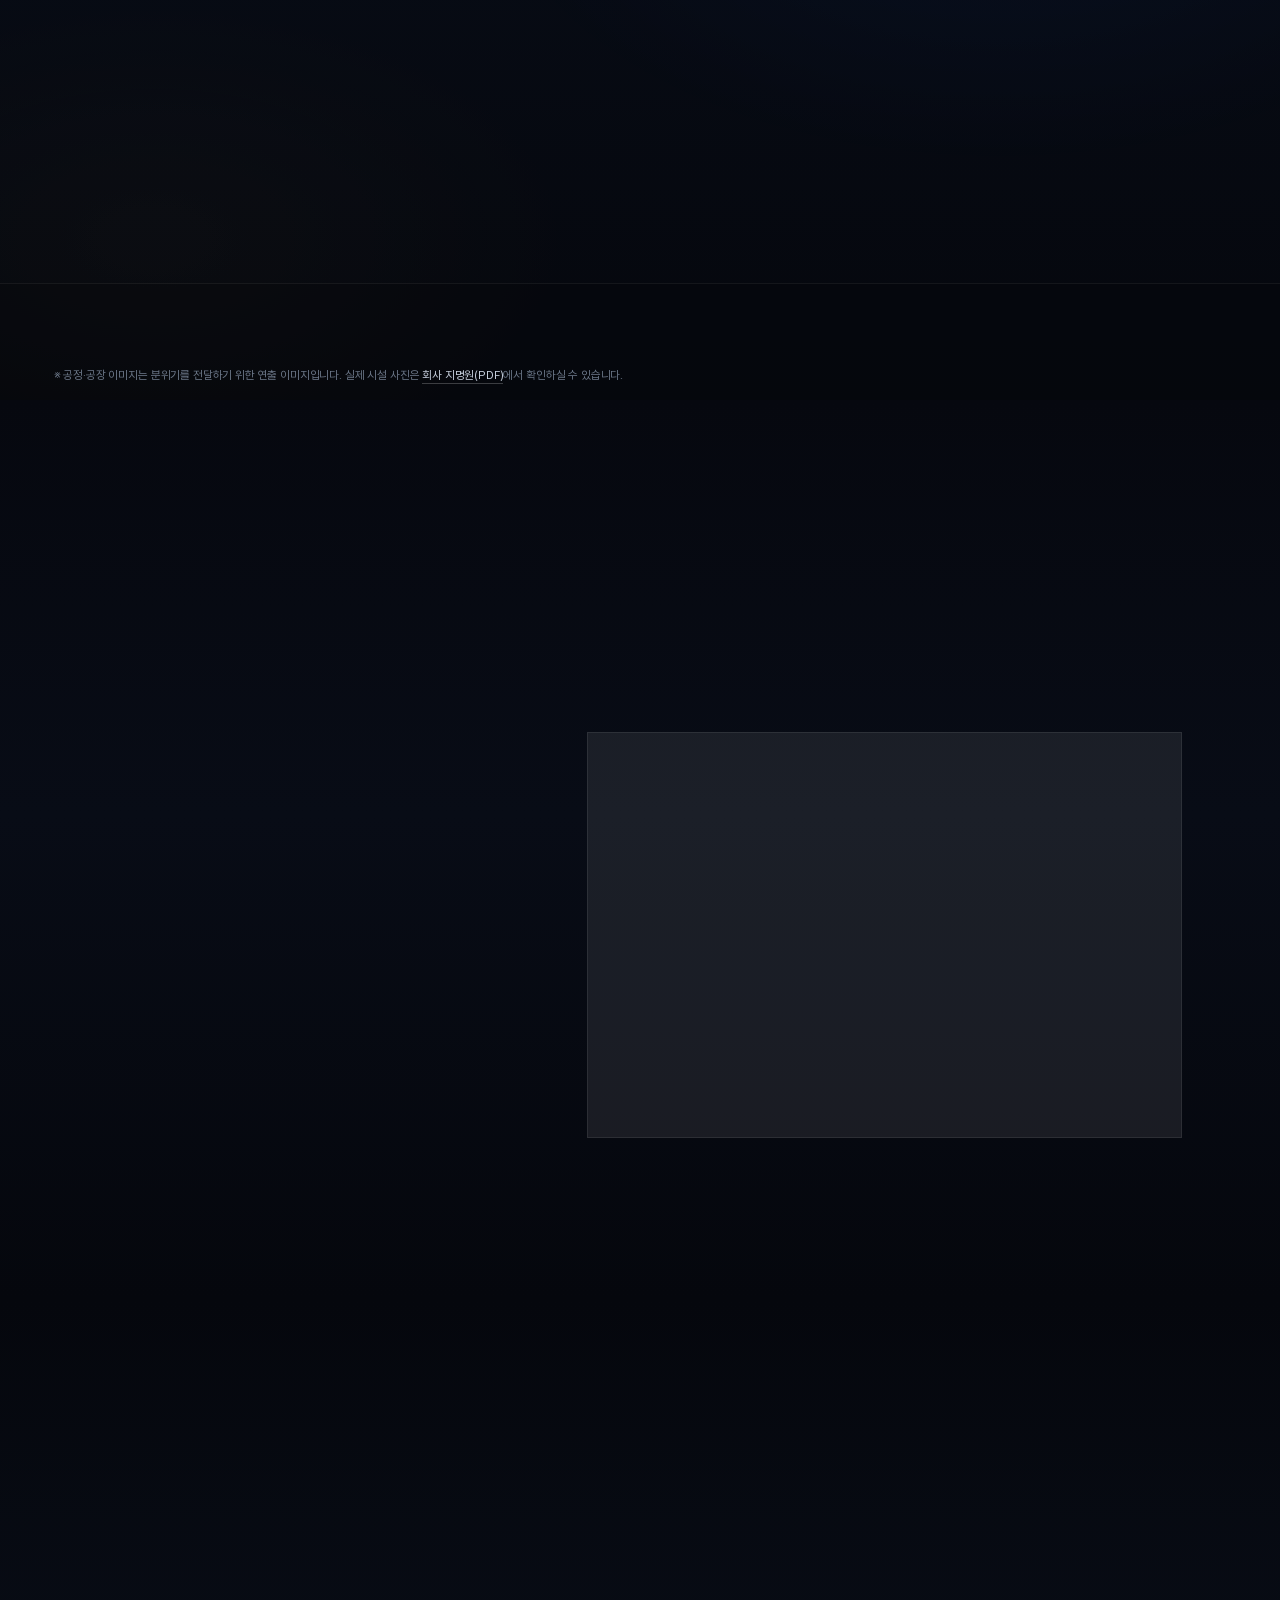
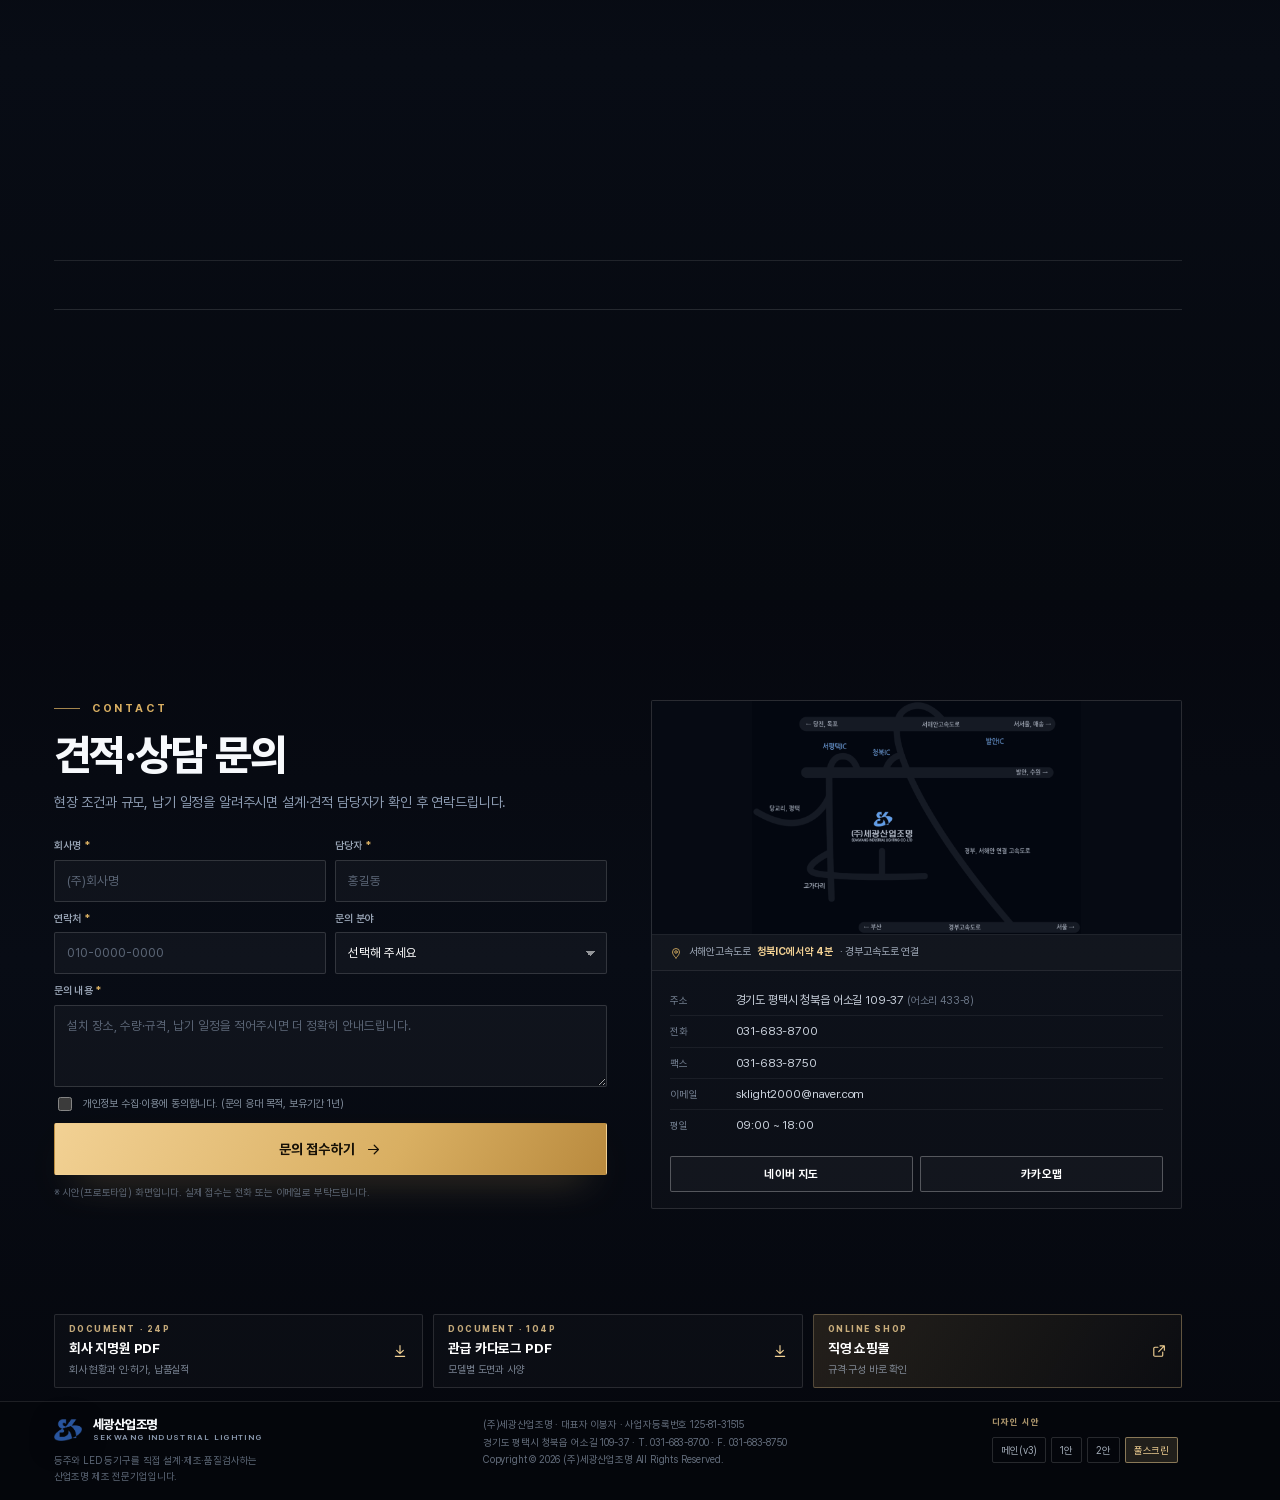
==== commit 2c6e4106: "푸터 바로가기 '지명원·카다로그' 링크를 #shopdoc 섹션으로 정리(고정 헤더 가림 방지)" ====
--- a/index.html
+++ b/index.html
@@ -1019,7 +1019,7 @@
           <li><a href="#case">납품실적</a></li>
           <li><a href="#factory">제조경쟁력</a></li>
           <li><a href="#cert">인증·기술</a></li>
-          <li><a href="#download">지명원·카다로그</a></li>
+          <li><a href="#shopdoc">지명원·카다로그</a></li>
           <li><a href="#contact">견적문의</a></li>
           <li><a href="https://skldesign.cafe24.com" target="_blank" rel="noopener noreferrer">직영 쇼핑몰 <span aria-hidden="true">↗</span></a></li>
         </ul>
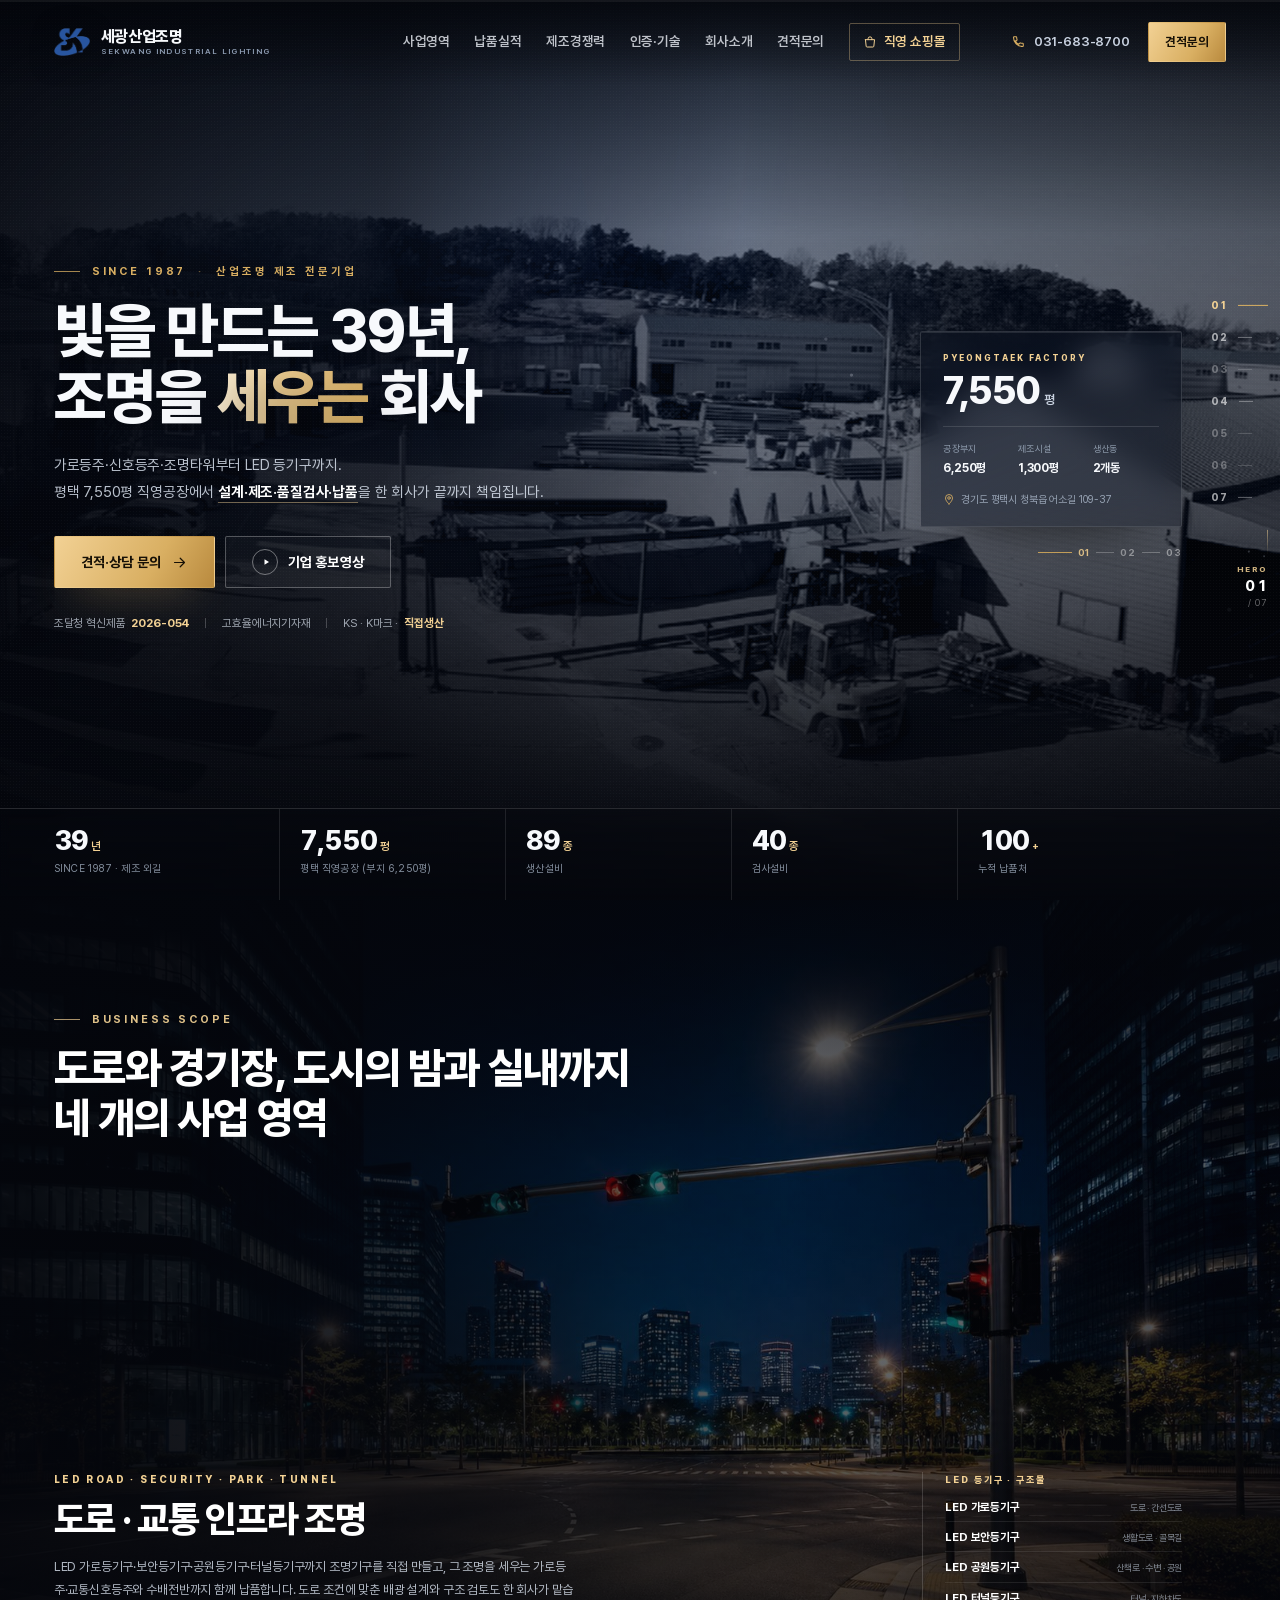
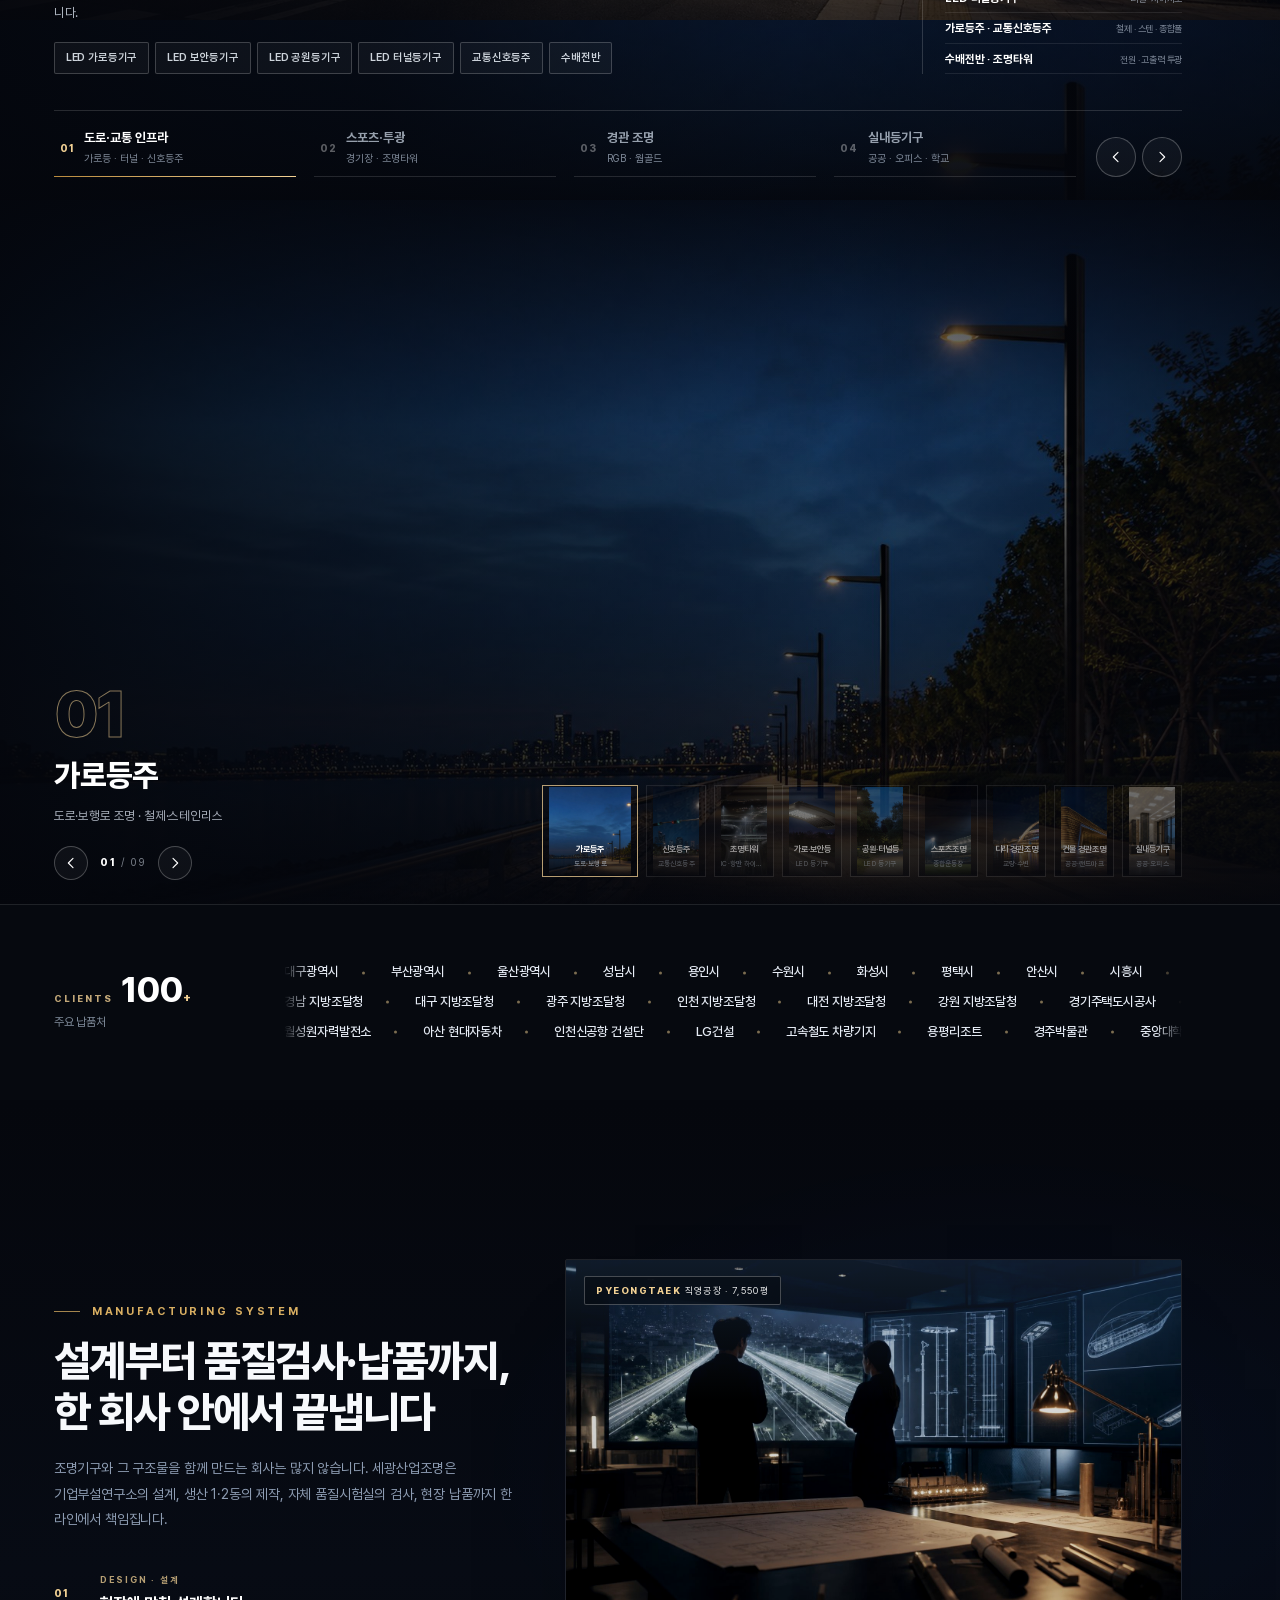
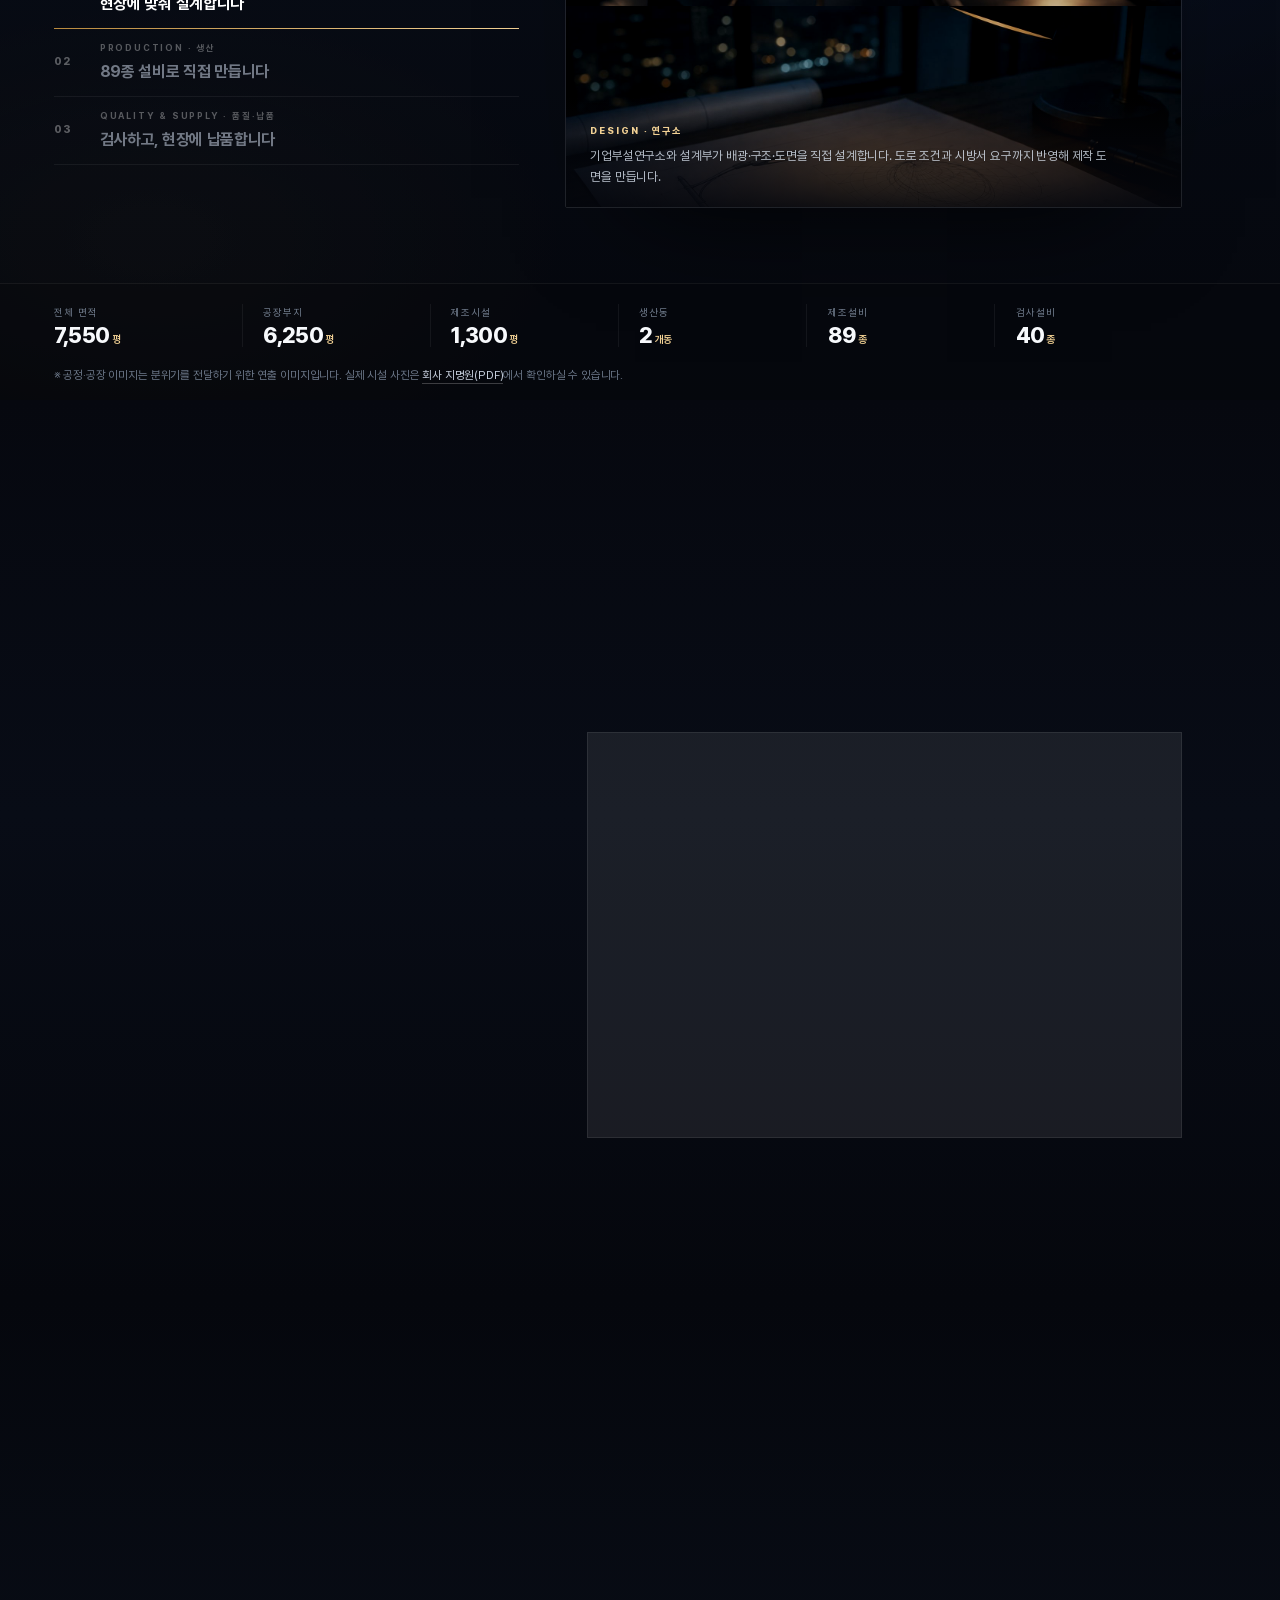
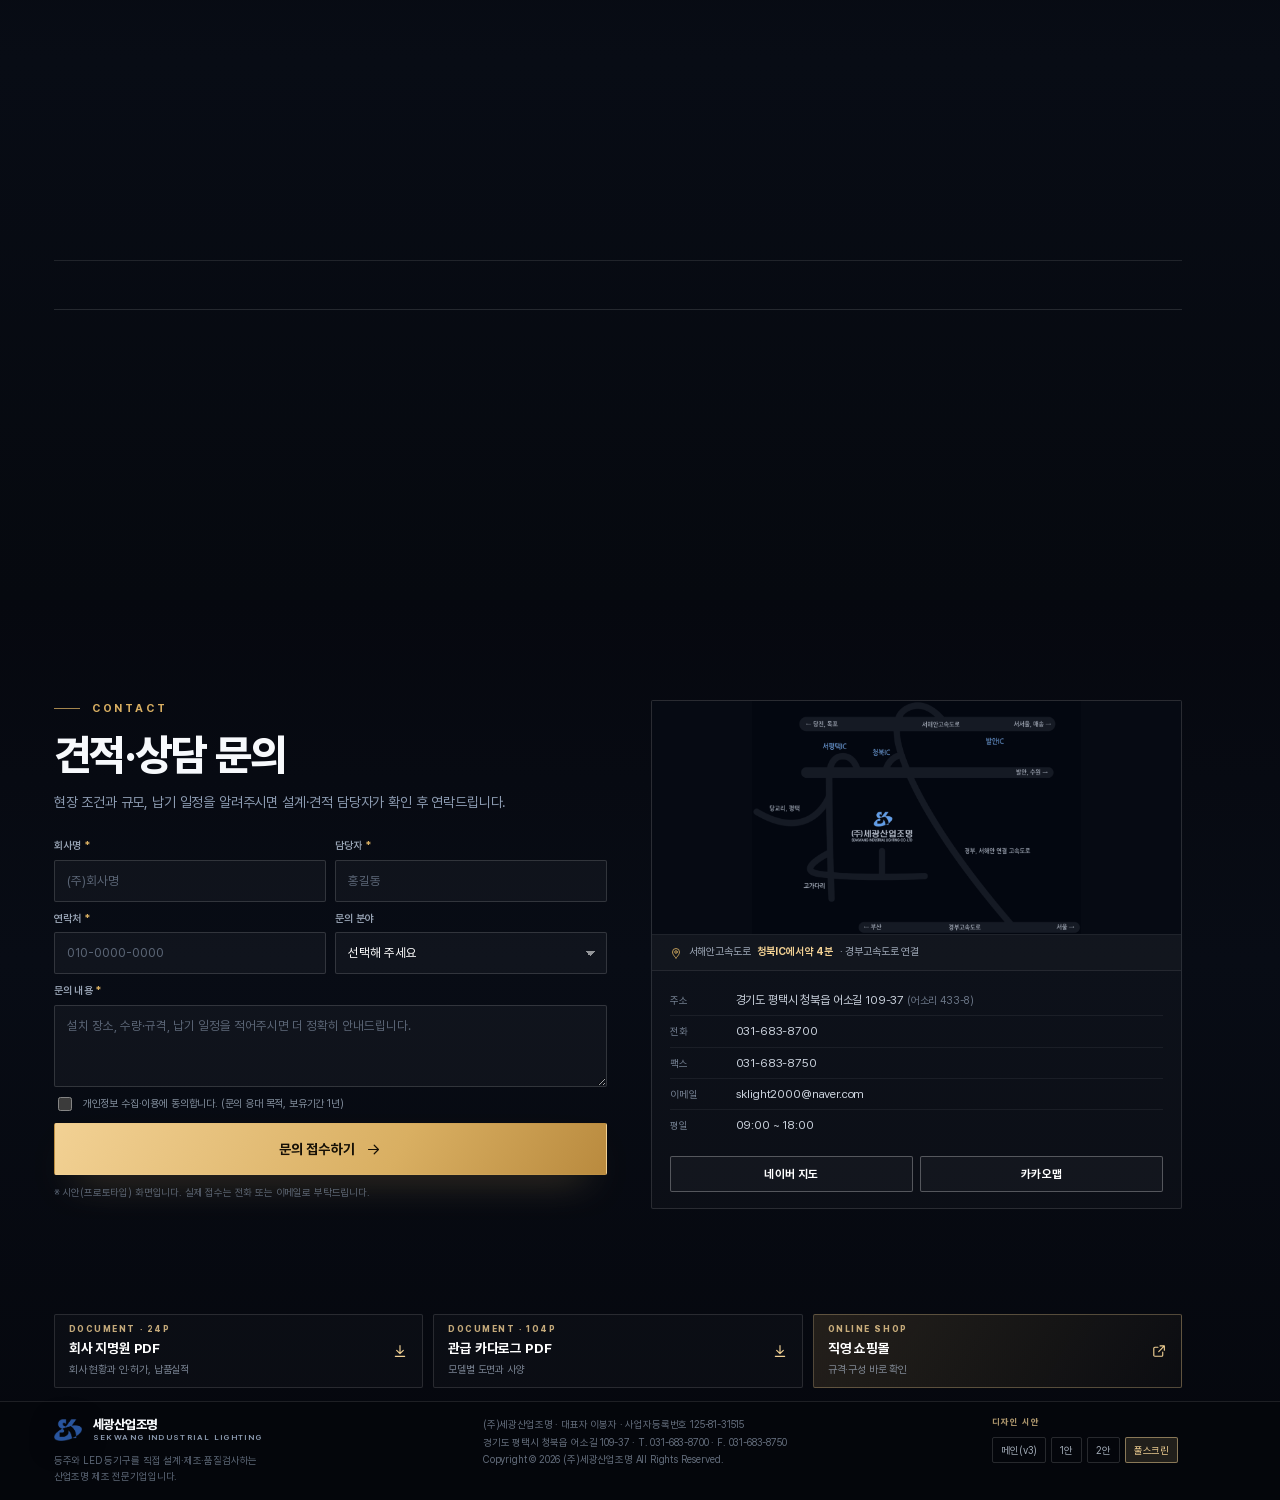
==== commit 9aaf252b: "공공구매 섹션에 장애인표준사업장 인증 내용 보충 — 4번째 카드(우선구매) 추가·도입 문구·혁신제품 카드 배지/혜택 행 추가 · 자산 버전 v13/v5" ====
--- a/index.html
+++ b/index.html
@@ -19,9 +19,9 @@
 <link rel="preload" href="assets/fonts/Pretendard-Regular.woff2" as="font" type="font/woff2" crossorigin>
 <link rel="preload" href="assets/fonts/Pretendard-Bold.woff2" as="font" type="font/woff2" crossorigin>
 <link rel="preload" as="image" href="assets/facility/factory-panorama.jpg">
-<link rel="stylesheet" href="styles.css">
+<link rel="stylesheet" href="styles.css?v=13">
 <link rel="stylesheet" href="v2-styles.css">
-<link rel="stylesheet" href="v3-styles.css?v=12">
+<link rel="stylesheet" href="v3-styles.css?v=13">
 <script type="application/ld+json">
 {
   "@context": "https://schema.org",
@@ -609,6 +609,10 @@
         <b>절연링을 이용한 간극 결합구조의 알루미늄형 감전예방 가로등주</b>가 2026년 조달청 혁신제품(2026-054)으로 지정되었습니다.<br>
         39년간 쌓아온 등주 제조 기술이 감전 위험을 구조로 줄인 제품으로 인정받은 결과입니다.
       </p>
+      <p class="procure__desc procure__desc--std" data-reveal data-delay="3">
+        <b>장애인표준사업장</b> 인증 기업(제2019-037호 · 한국장애인고용공단)으로서, 공공기관이 생산품을 우선구매하거나
+        수의계약으로 구매할 수 있습니다. 혁신제품 지정과 겹쳐 두 가지 근거로 구매를 진행하실 수 있습니다.
+      </p>
     </div>
     <ul class="procure__cards">
       <li data-reveal data-tilt data-tilt-max="4">
@@ -616,12 +620,18 @@
         <p>혁신제품 지정기간 동안 국가·지방자치단체와 수의계약이 가능합니다.</p>
         <span>국가계약법 시행령 제26조 · 지방계약법 시행령 제25조</span>
       </li>
-      <li data-reveal data-delay="1" data-tilt data-tilt-max="4">
+      <li class="is-priority" data-reveal data-delay="1" data-tilt data-tilt-max="4">
+        <em class="procure__tag">우선구매</em>
+        <h3>장애인표준사업장</h3>
+        <p>공공기관은 장애인표준사업장 생산품을 우선구매해야 하며, 금액 제한 없이 수의계약으로도 구매할 수 있습니다.</p>
+        <span>장애인고용촉진 및 직업재활법 제22조의4 · 국가계약법 시행령 제26조 제1항 제4호 마목 · 지방계약법 시행령 제25조 제1항 제7호의2 라목</span>
+      </li>
+      <li data-reveal data-delay="2" data-tilt data-tilt-max="4">
         <h3>구매면책</h3>
         <p>구매 책임자는 고의·중대한 과실이 입증되지 않는 한 손실에 대한 책임을 지지 않습니다.</p>
         <span>조달사업에 관한 법률</span>
       </li>
-      <li data-reveal data-delay="2" data-tilt data-tilt-max="4">
+      <li data-reveal data-delay="3" data-tilt data-tilt-max="4">
         <h3>지정기간 3년 · 최대 6년</h3>
         <p>최초 지정 3년 후 1차(1년)·2차(2년) 연장 신청이 가능합니다.</p>
         <span>혁신제품 지정 유효기간 2026.03.20 ~ 2029.03.19</span>
--- a/styles.css
+++ b/styles.css
@@ -796,14 +796,22 @@
 .procure h2{color:#fff;font-size:clamp(26px,3.1vw,40px)}
 .procure__desc{margin-top:20px;color:#B4C2D8;font-size:15.5px;line-height:1.8}
 .procure__desc b{color:#fff;font-weight:700}
-.procure__cards{display:grid;grid-template-columns:repeat(3,1fr);gap:16px;margin-top:52px}
+.procure__desc--std{margin-top:16px;padding-left:16px;border-left:2px solid rgba(234,179,8,.5);color:#9FB1C9;font-size:14.5px;line-height:1.8}
+.procure__desc--std b{color:#F2D69A}
+.procure__cards{display:grid;grid-template-columns:repeat(4,1fr);gap:16px;margin-top:48px}
 .procure__cards li{
+  position:relative;display:flex;flex-direction:column;
   background:linear-gradient(160deg,rgba(15,23,42,.72),rgba(255,255,255,.035));
   border:1px solid rgba(255,255,255,.1);
-  border-radius:16px;padding:28px 26px;
+  border-radius:16px;padding:28px 24px;
   -webkit-backdrop-filter:blur(12px) saturate(150%);backdrop-filter:blur(12px) saturate(150%);
   box-shadow:inset 0 1px 0 rgba(255,255,255,.06);
   transition:background .4s,border-color .4s,box-shadow .4s,transform .4s;
+}
+.procure__cards li.is-priority{
+  background:linear-gradient(160deg,rgba(46,36,14,.62),rgba(255,255,255,.04));
+  border-color:rgba(234,179,8,.34);
+  box-shadow:inset 0 1px 0 rgba(255,255,255,.07),0 0 40px -32px rgba(234,179,8,.9);
 }
 .procure__cards li:hover{
   background:linear-gradient(160deg,rgba(24,36,60,.8),rgba(255,255,255,.05));
@@ -813,7 +821,15 @@
 .procure__cards h3{font-size:19px;font-weight:800;letter-spacing:-.03em;color:#fff}
 .procure__cards h3::before{content:"";display:block;width:26px;height:2px;background:linear-gradient(90deg,var(--gold-500),var(--gold-300));margin-bottom:14px;border-radius:2px;box-shadow:0 0 10px rgba(234,179,8,.6)}
 .procure__cards p{margin-top:12px;font-size:13.8px;line-height:1.75;color:#AEBBD0}
-.procure__cards span{display:block;margin-top:16px;font-size:11.5px;color:#7E8EA8;letter-spacing:-.01em}
+.procure__cards span{display:block;margin-top:auto;padding-top:16px;font-size:11.5px;color:#7E8EA8;letter-spacing:-.01em}
+.procure__cards .procure__tag{
+  position:absolute;top:20px;right:20px;margin:0;padding:4px 10px 3px;
+  font-style:normal;font-size:10px;font-weight:800;letter-spacing:.08em;
+  color:#FAE6B4;background:rgba(234,179,8,.15);border:1px solid rgba(234,179,8,.4);border-radius:999px;
+}
+@media(max-width:1100px){
+  .procure__cards{grid-template-columns:repeat(2,1fr)}
+}
 @media(max-width:880px){
   .procure{padding:72px 0}
   .procure__cards{grid-template-columns:1fr;gap:12px;margin-top:34px}
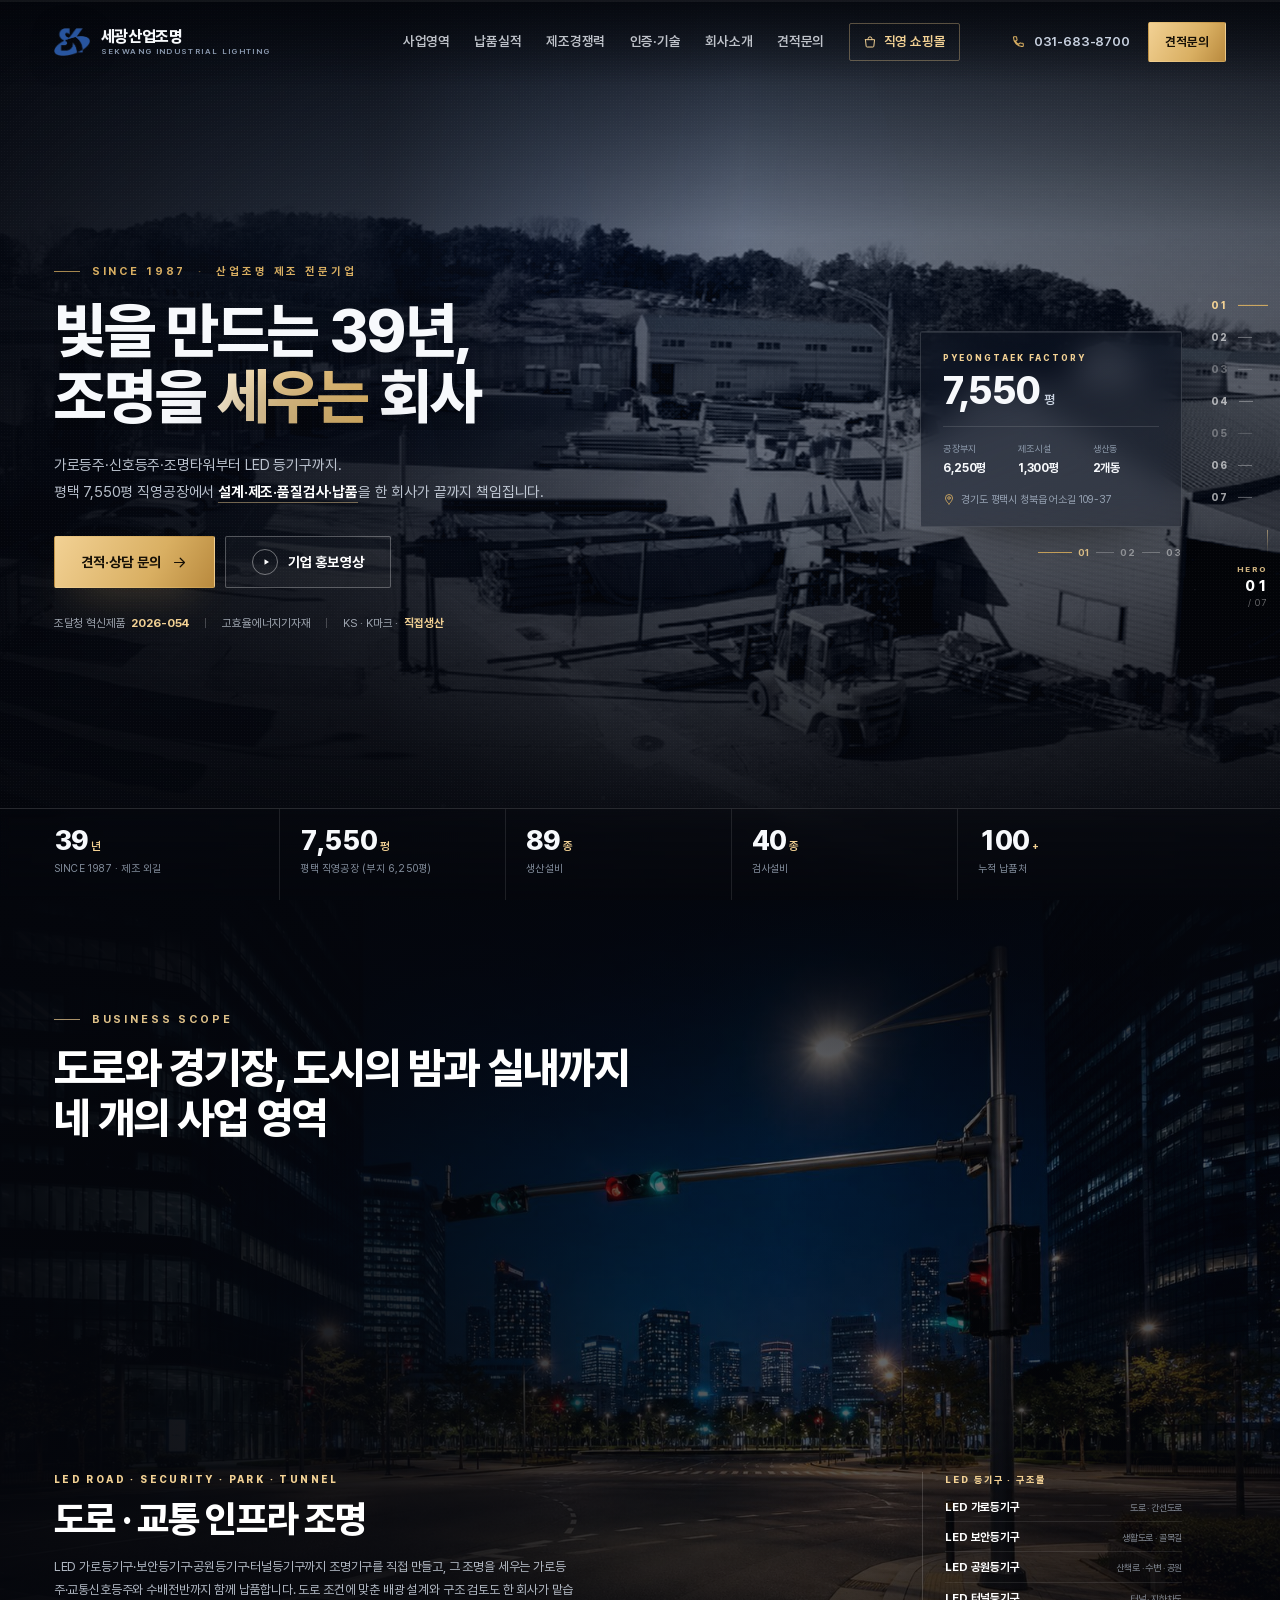
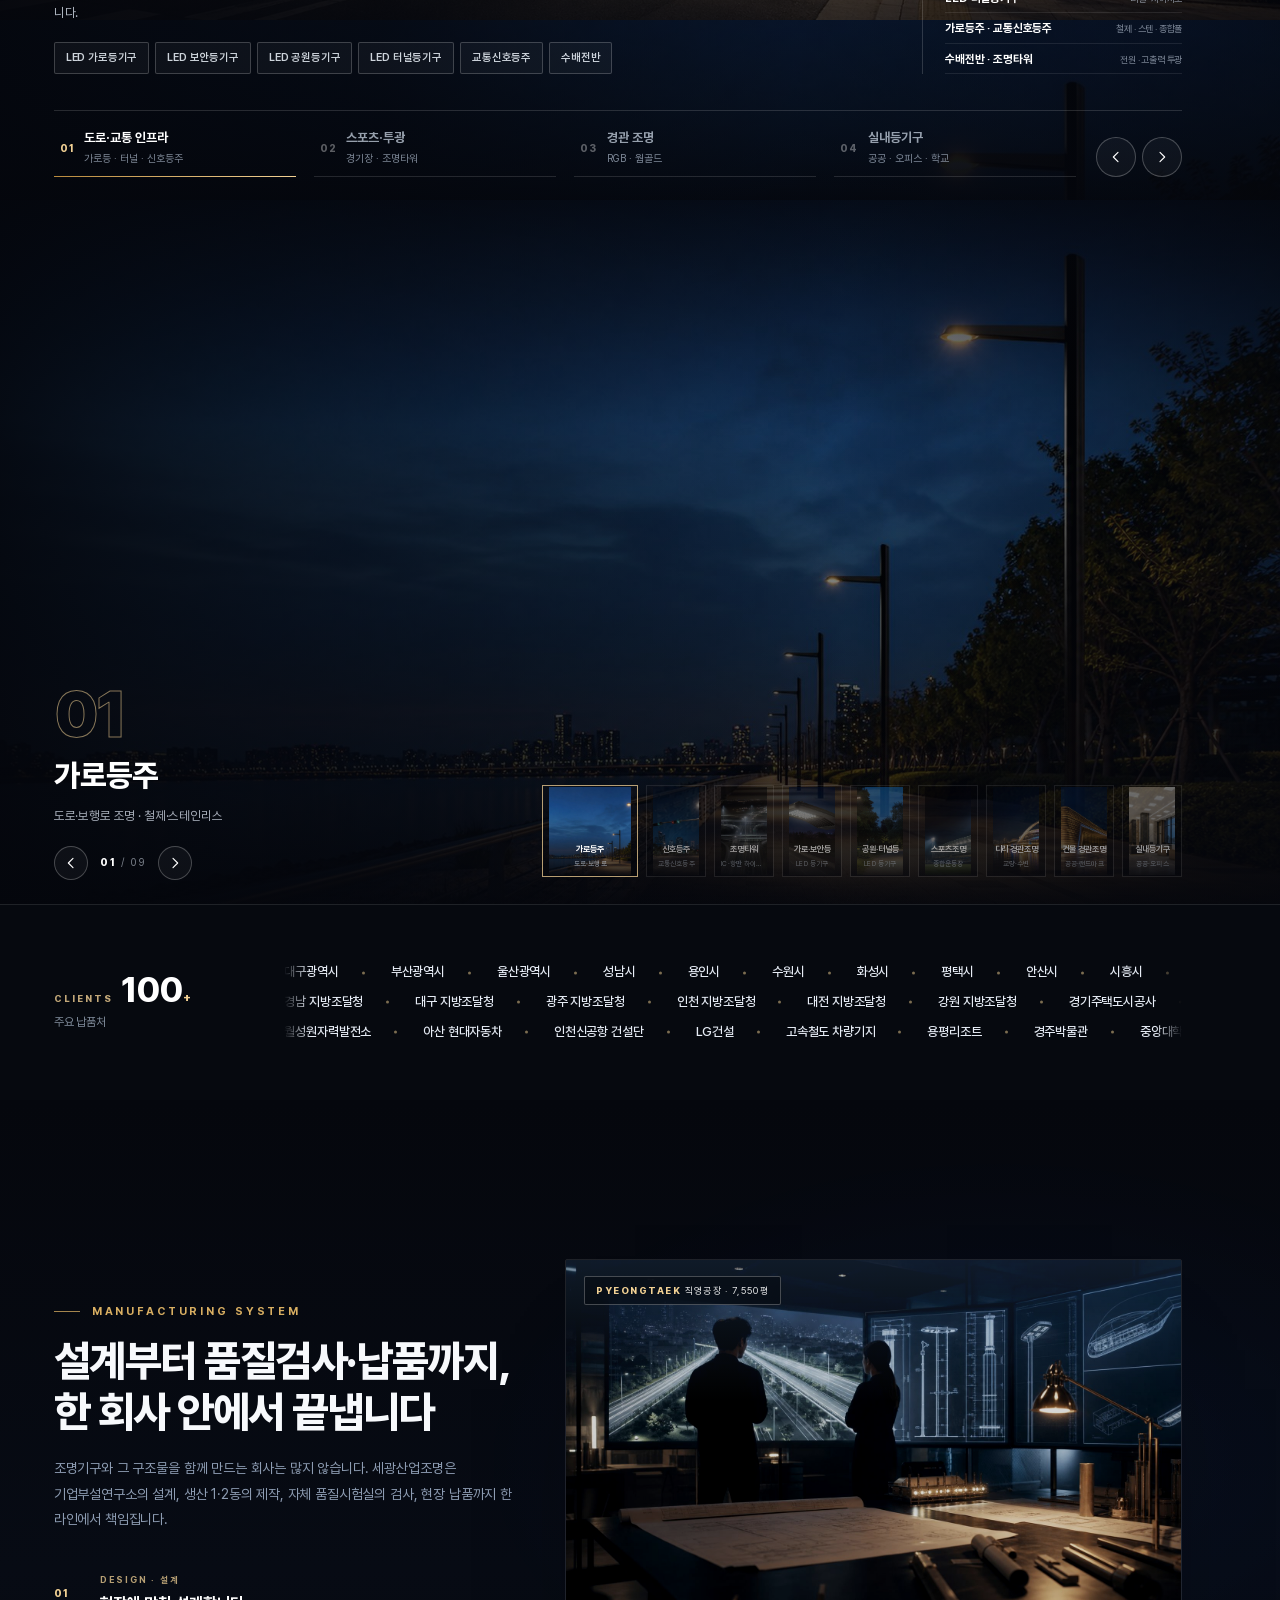
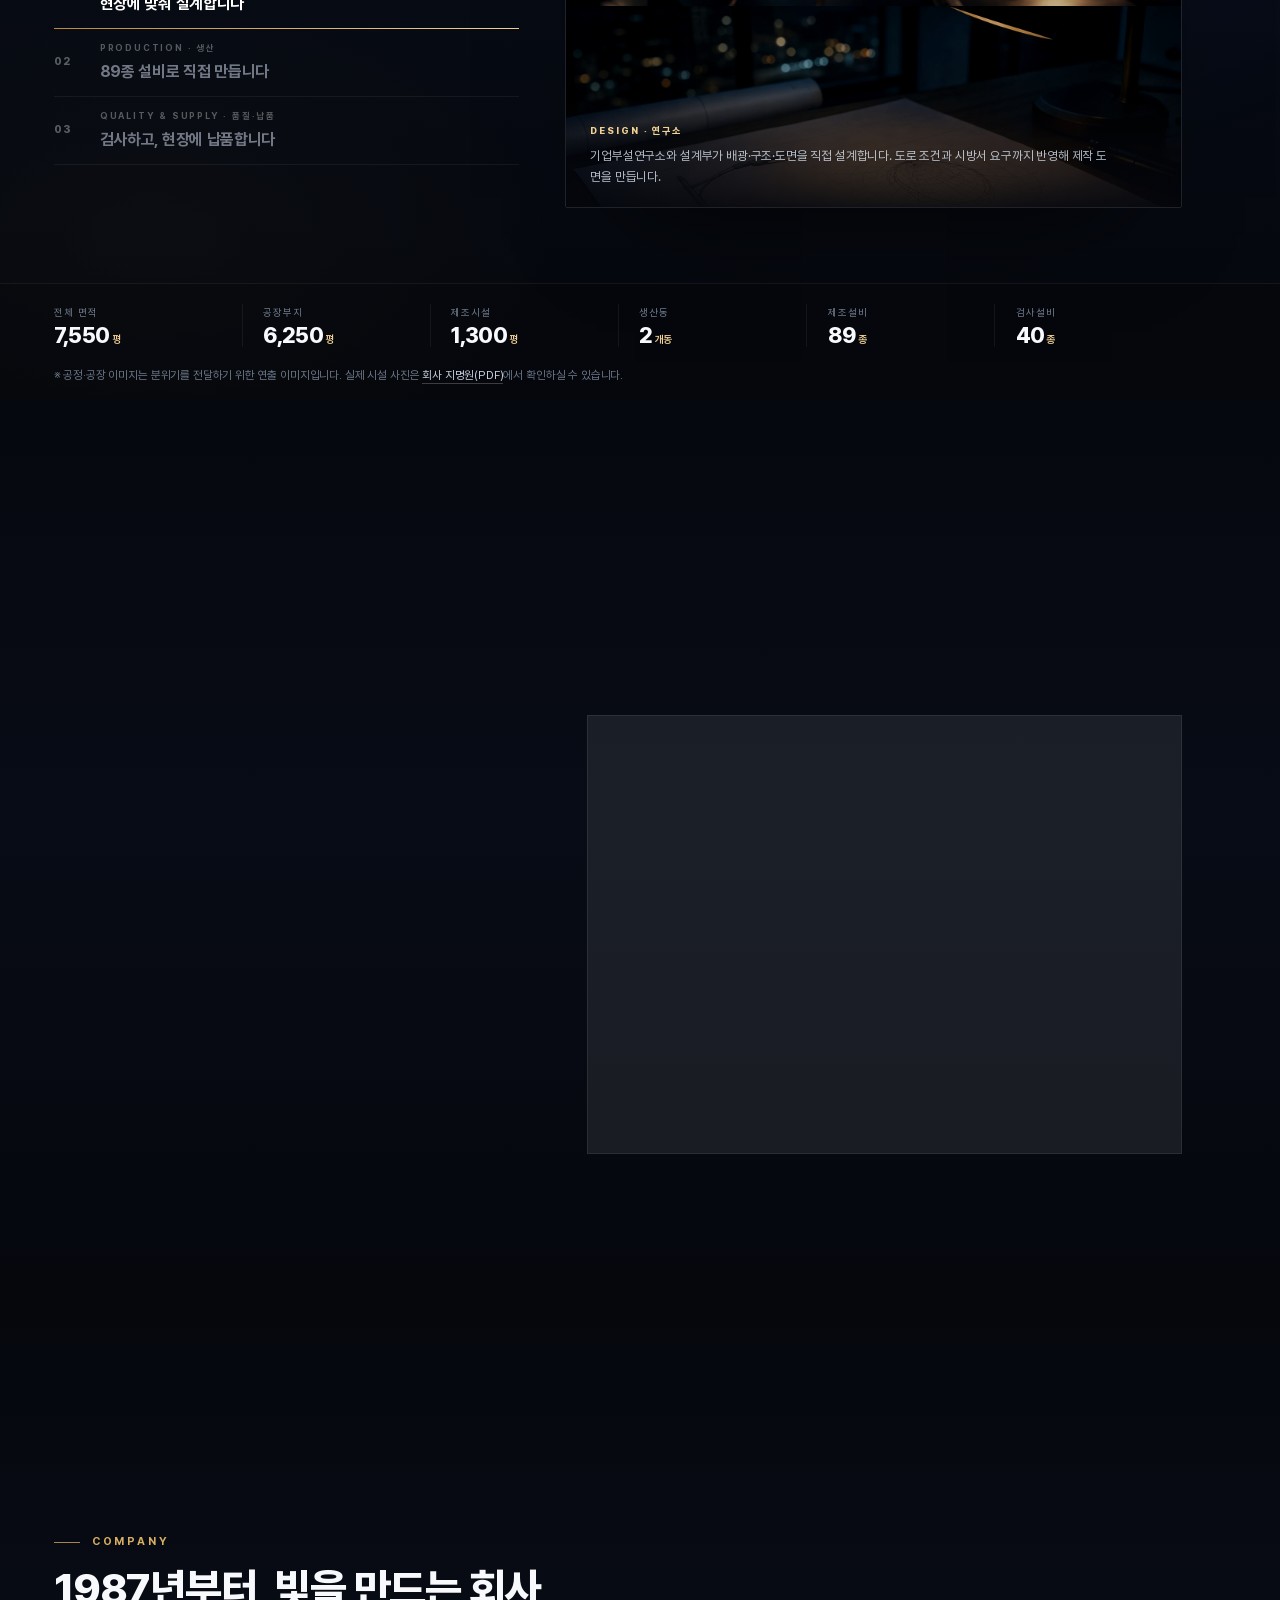
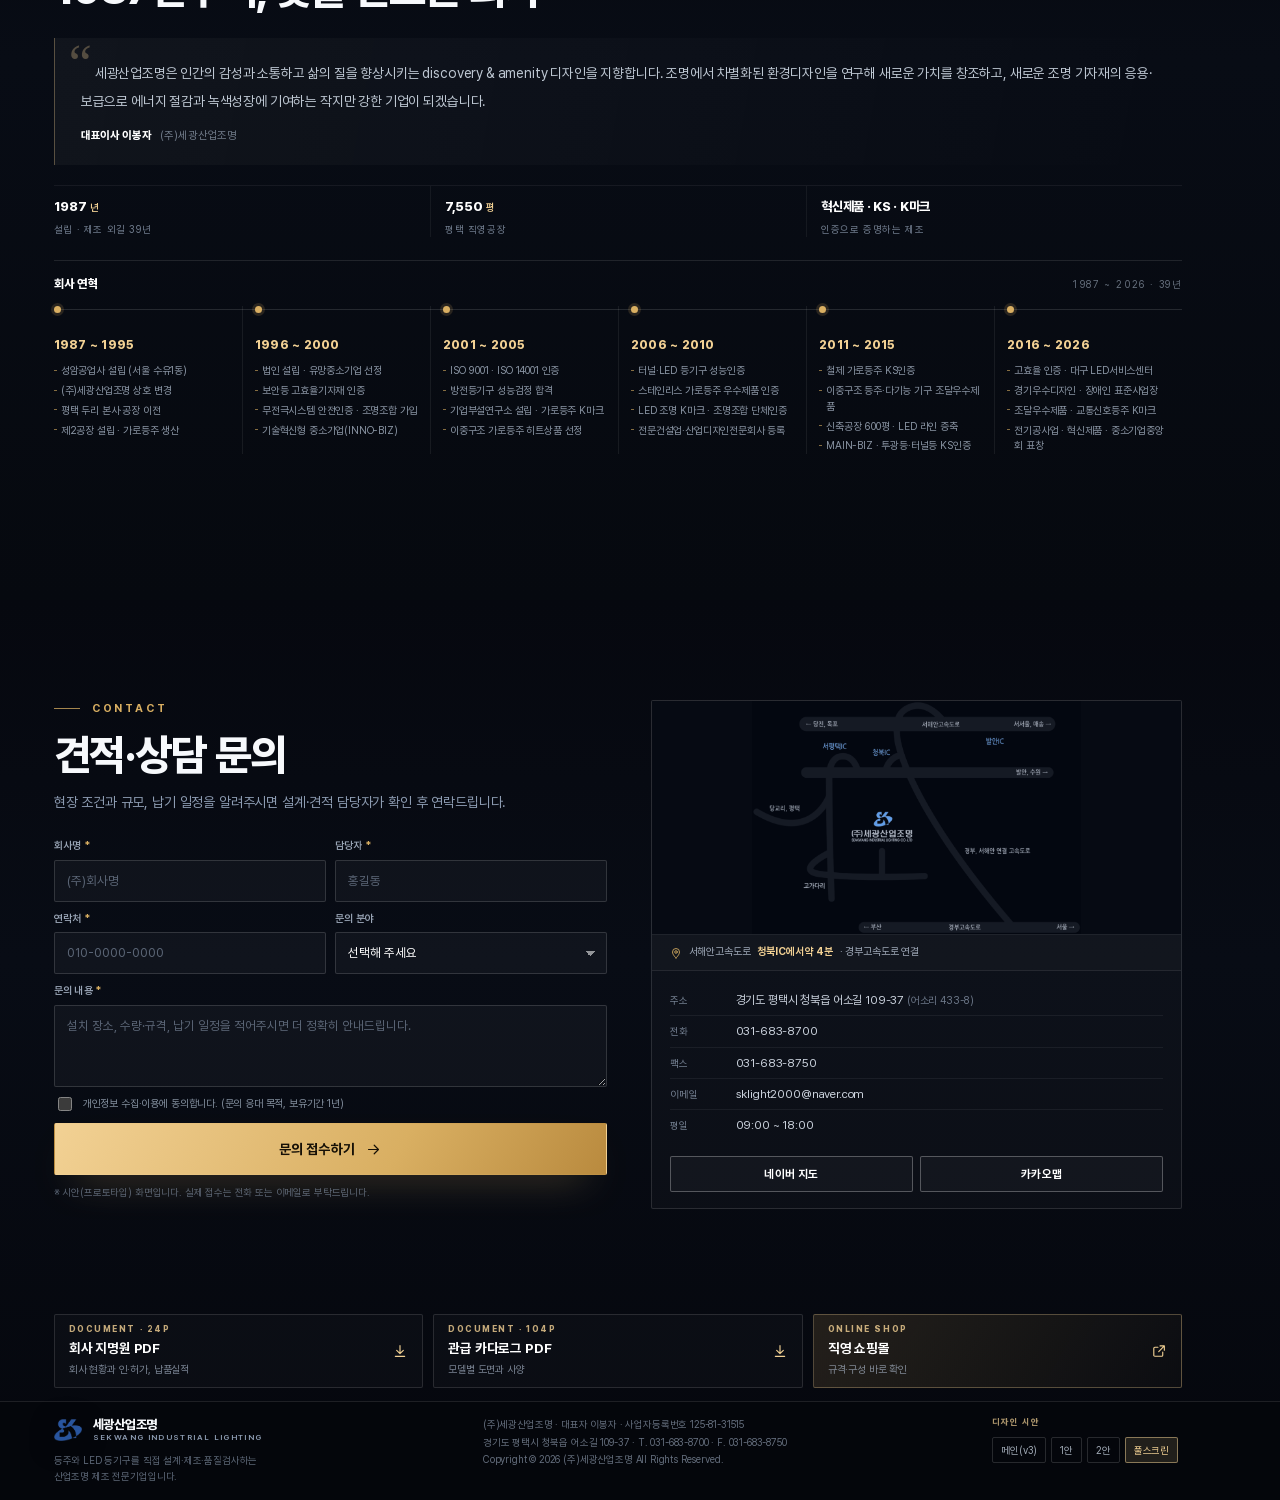
==== commit 20cb7b33: "공공구매·혁신제품 카드에 '의무구매' 표현 추가 — 구매목표 비율(1% 이상)·기관평가 반영 명시 · 모바일/PC 배지·혁신구매 행 · 자산 버전 v14/v6" ====
--- a/index.html
+++ b/index.html
@@ -19,9 +19,9 @@
 <link rel="preload" href="assets/fonts/Pretendard-Regular.woff2" as="font" type="font/woff2" crossorigin>
 <link rel="preload" href="assets/fonts/Pretendard-Bold.woff2" as="font" type="font/woff2" crossorigin>
 <link rel="preload" as="image" href="assets/facility/factory-panorama.jpg">
-<link rel="stylesheet" href="styles.css?v=13">
+<link rel="stylesheet" href="styles.css?v=14">
 <link rel="stylesheet" href="v2-styles.css">
-<link rel="stylesheet" href="v3-styles.css?v=13">
+<link rel="stylesheet" href="v3-styles.css?v=14">
 <script type="application/ld+json">
 {
   "@context": "https://schema.org",
@@ -610,15 +610,20 @@
         39년간 쌓아온 등주 제조 기술이 감전 위험을 구조로 줄인 제품으로 인정받은 결과입니다.
       </p>
       <p class="procure__desc procure__desc--std" data-reveal data-delay="3">
+        혁신제품은 공공기관 <b>의무구매</b> 대상입니다. 중앙행정기관·지방자치단체·공공기관은 물품구매액의 1% 이상을
+        혁신제품으로 구매하는 목표(혁신구매목표제)가 부여되고, 구매실적은 기관평가에 반영됩니다.
+      </p>
+      <p class="procure__desc procure__desc--std" data-reveal data-delay="4">
         <b>장애인표준사업장</b> 인증 기업(제2019-037호 · 한국장애인고용공단)으로서, 공공기관이 생산품을 우선구매하거나
-        수의계약으로 구매할 수 있습니다. 혁신제품 지정과 겹쳐 두 가지 근거로 구매를 진행하실 수 있습니다.
+        수의계약으로 구매할 수 있습니다. 혁신제품(의무구매)과 장애인표준사업장(우선구매) 두 가지 근거로 구매를 진행하실 수 있습니다.
       </p>
     </div>
     <ul class="procure__cards">
-      <li data-reveal data-tilt data-tilt-max="4">
+      <li class="is-mandatory" data-reveal data-tilt data-tilt-max="4">
+        <em class="procure__tag">혁신제품 의무구매</em>
         <h3>수의계약</h3>
-        <p>혁신제품 지정기간 동안 국가·지방자치단체와 수의계약이 가능합니다.</p>
-        <span>국가계약법 시행령 제26조 · 지방계약법 시행령 제25조</span>
+        <p>공공기관 혁신제품 의무구매 대상에 해당하며(물품구매액 1% 이상 구매목표·기관평가 반영), 지정기간 동안 국가·지방자치단체와 수의계약이 가능합니다.</p>
+        <span>조달사업에 관한 법률 제27조·시행령 제33조 · 국가계약법 시행령 제26조 · 지방계약법 시행령 제25조</span>
       </li>
       <li class="is-priority" data-reveal data-delay="1" data-tilt data-tilt-max="4">
         <em class="procure__tag">우선구매</em>
--- a/styles.css
+++ b/styles.css
@@ -808,10 +808,15 @@
   box-shadow:inset 0 1px 0 rgba(255,255,255,.06);
   transition:background .4s,border-color .4s,box-shadow .4s,transform .4s;
 }
-.procure__cards li.is-priority{
+.procure__cards li.is-priority,.procure__cards li.is-mandatory{
   background:linear-gradient(160deg,rgba(46,36,14,.62),rgba(255,255,255,.04));
   border-color:rgba(234,179,8,.34);
   box-shadow:inset 0 1px 0 rgba(255,255,255,.07),0 0 40px -32px rgba(234,179,8,.9);
+}
+.procure__cards li.is-mandatory{border-color:rgba(234,179,8,.5)}
+.procure__cards li.is-mandatory .procure__tag{
+  color:#1A1204;background:linear-gradient(180deg,#F6E2B0,#EAB308);border-color:rgba(246,226,176,.9);
+  letter-spacing:.04em;box-shadow:0 0 14px -4px rgba(234,179,8,.75);
 }
 .procure__cards li:hover{
   background:linear-gradient(160deg,rgba(24,36,60,.8),rgba(255,255,255,.05));
